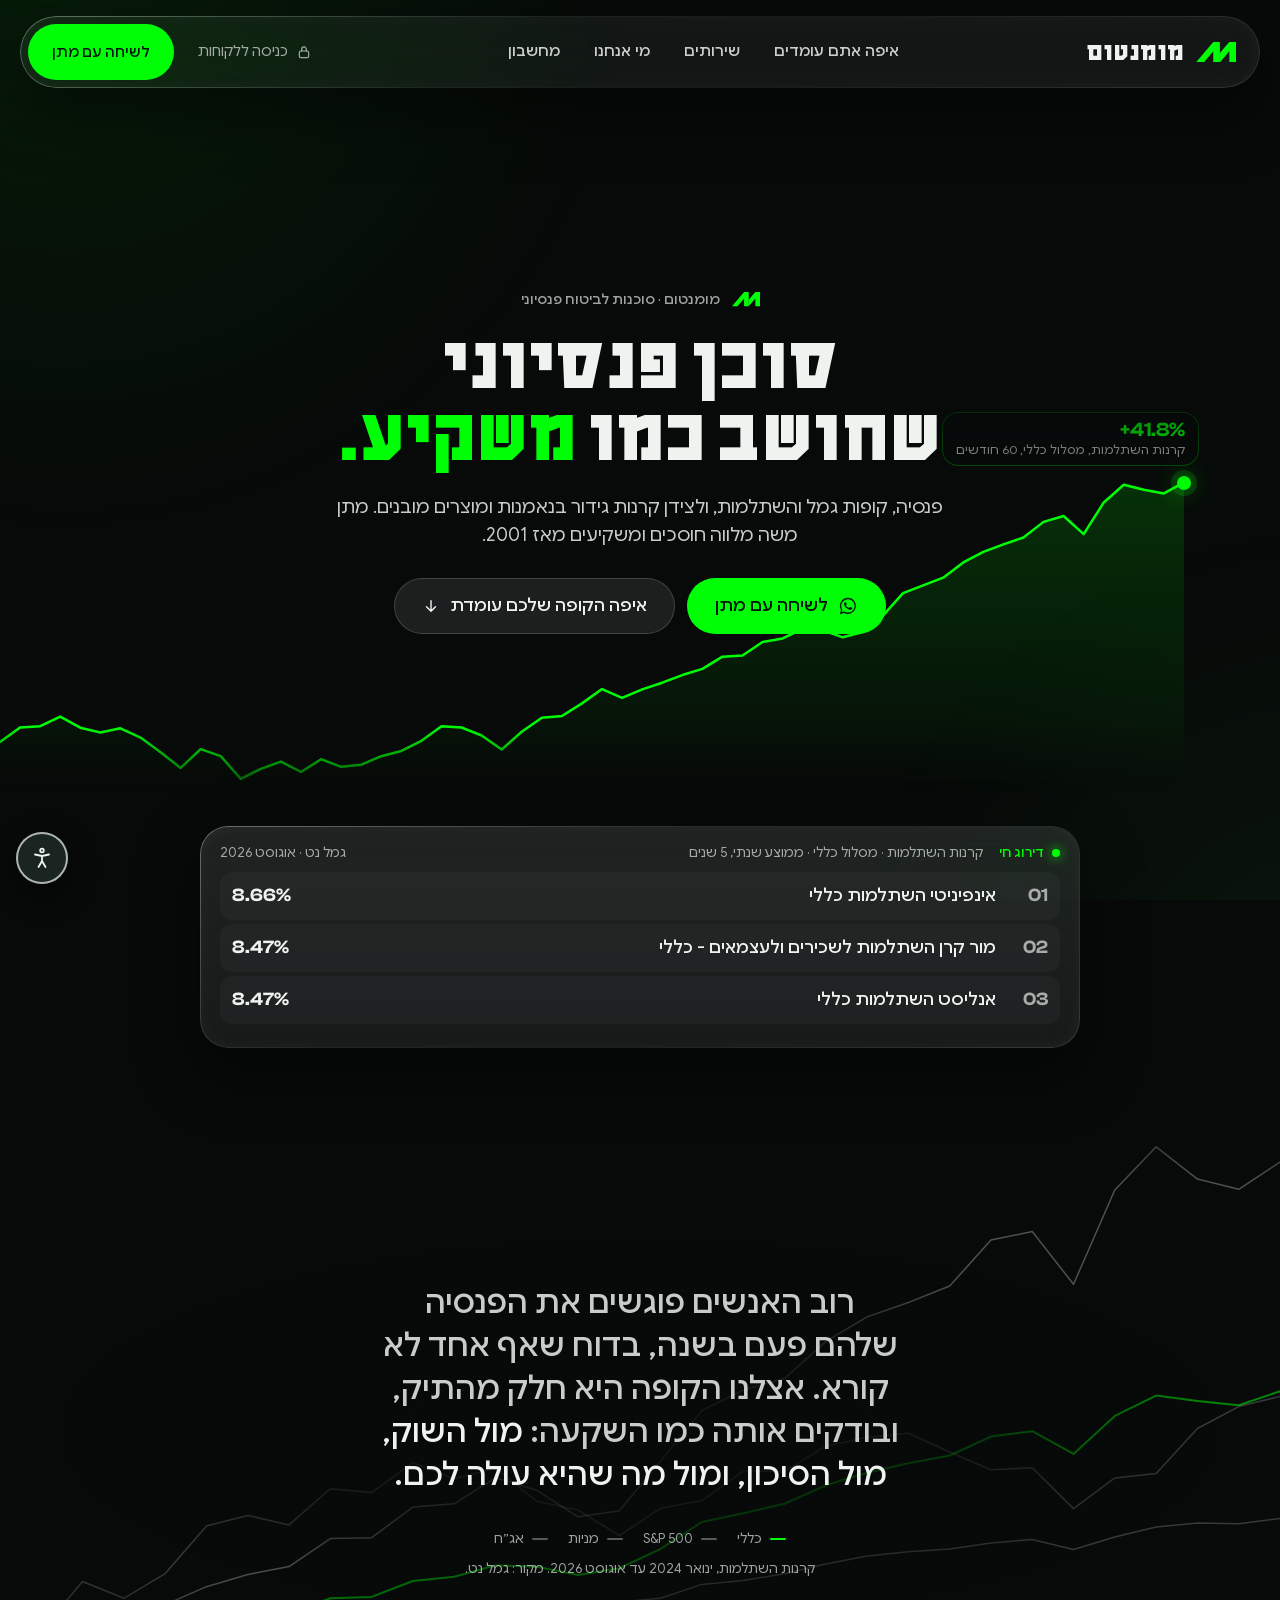
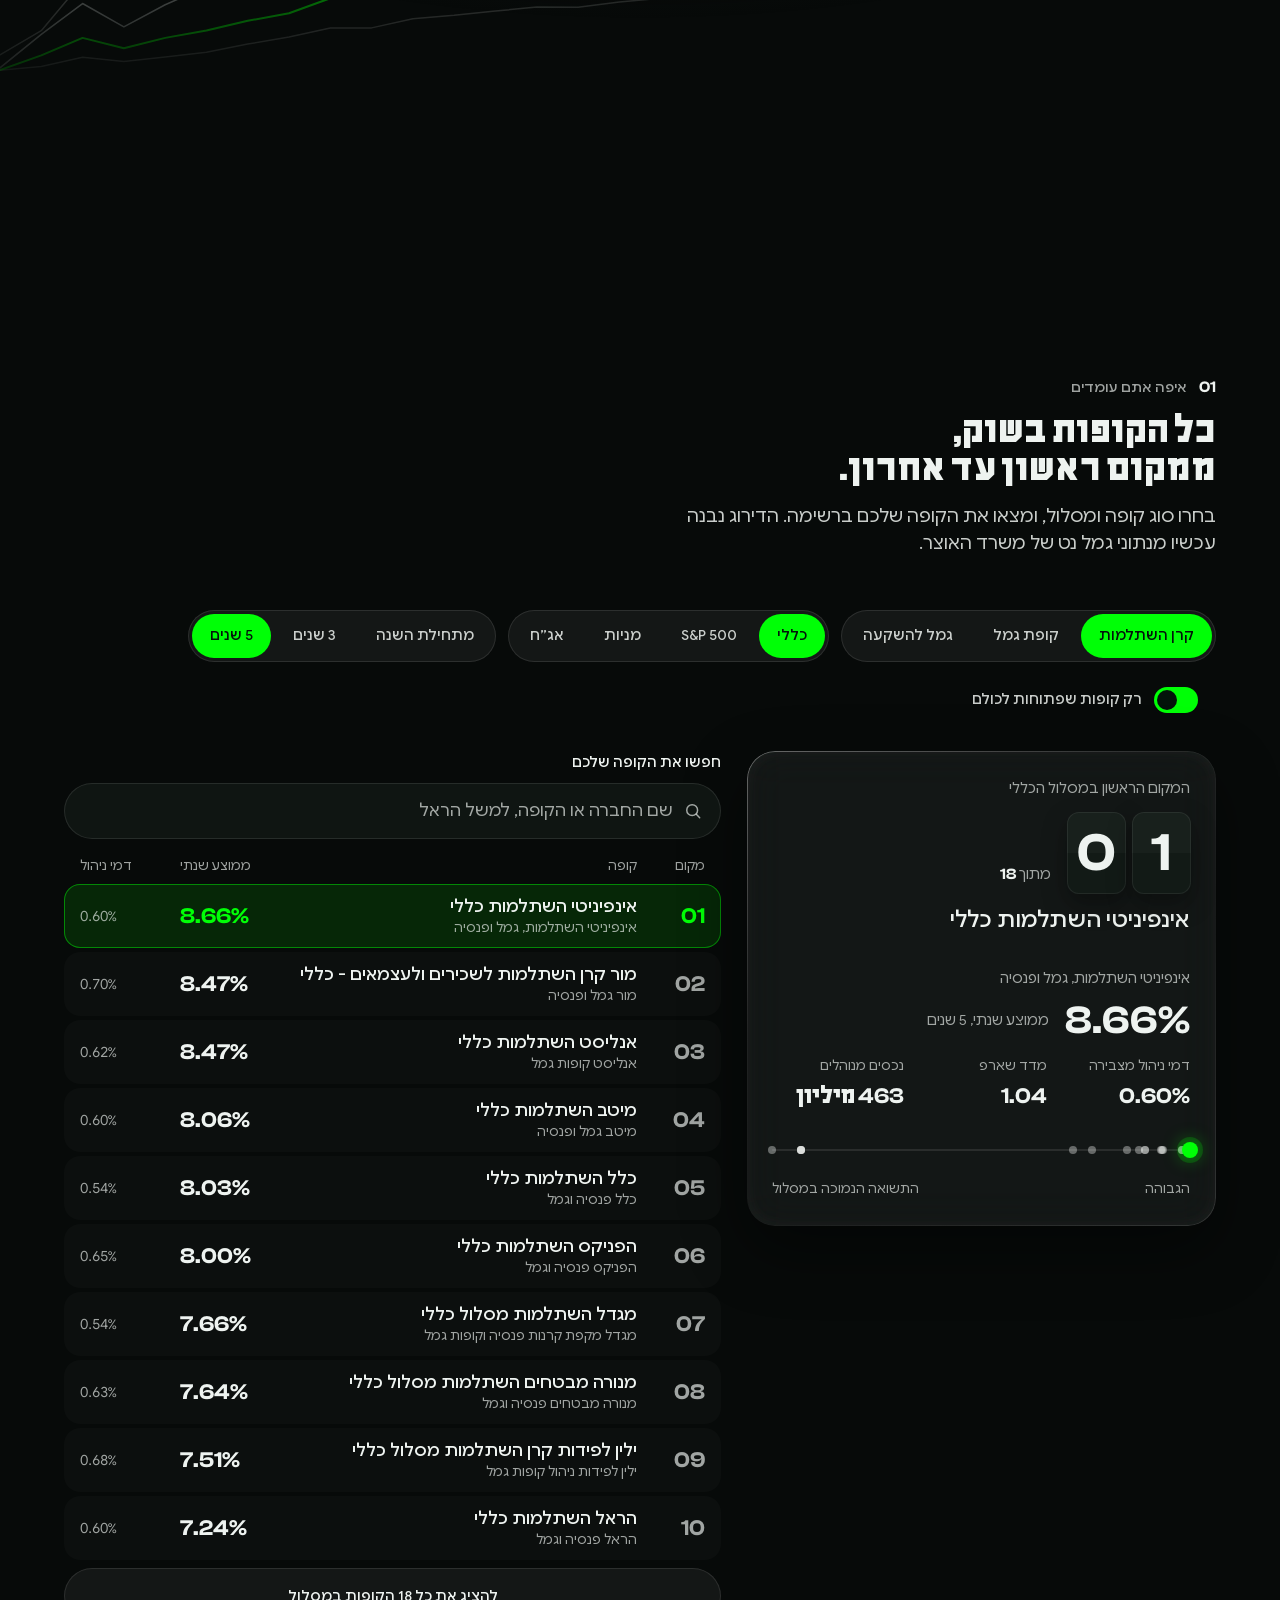
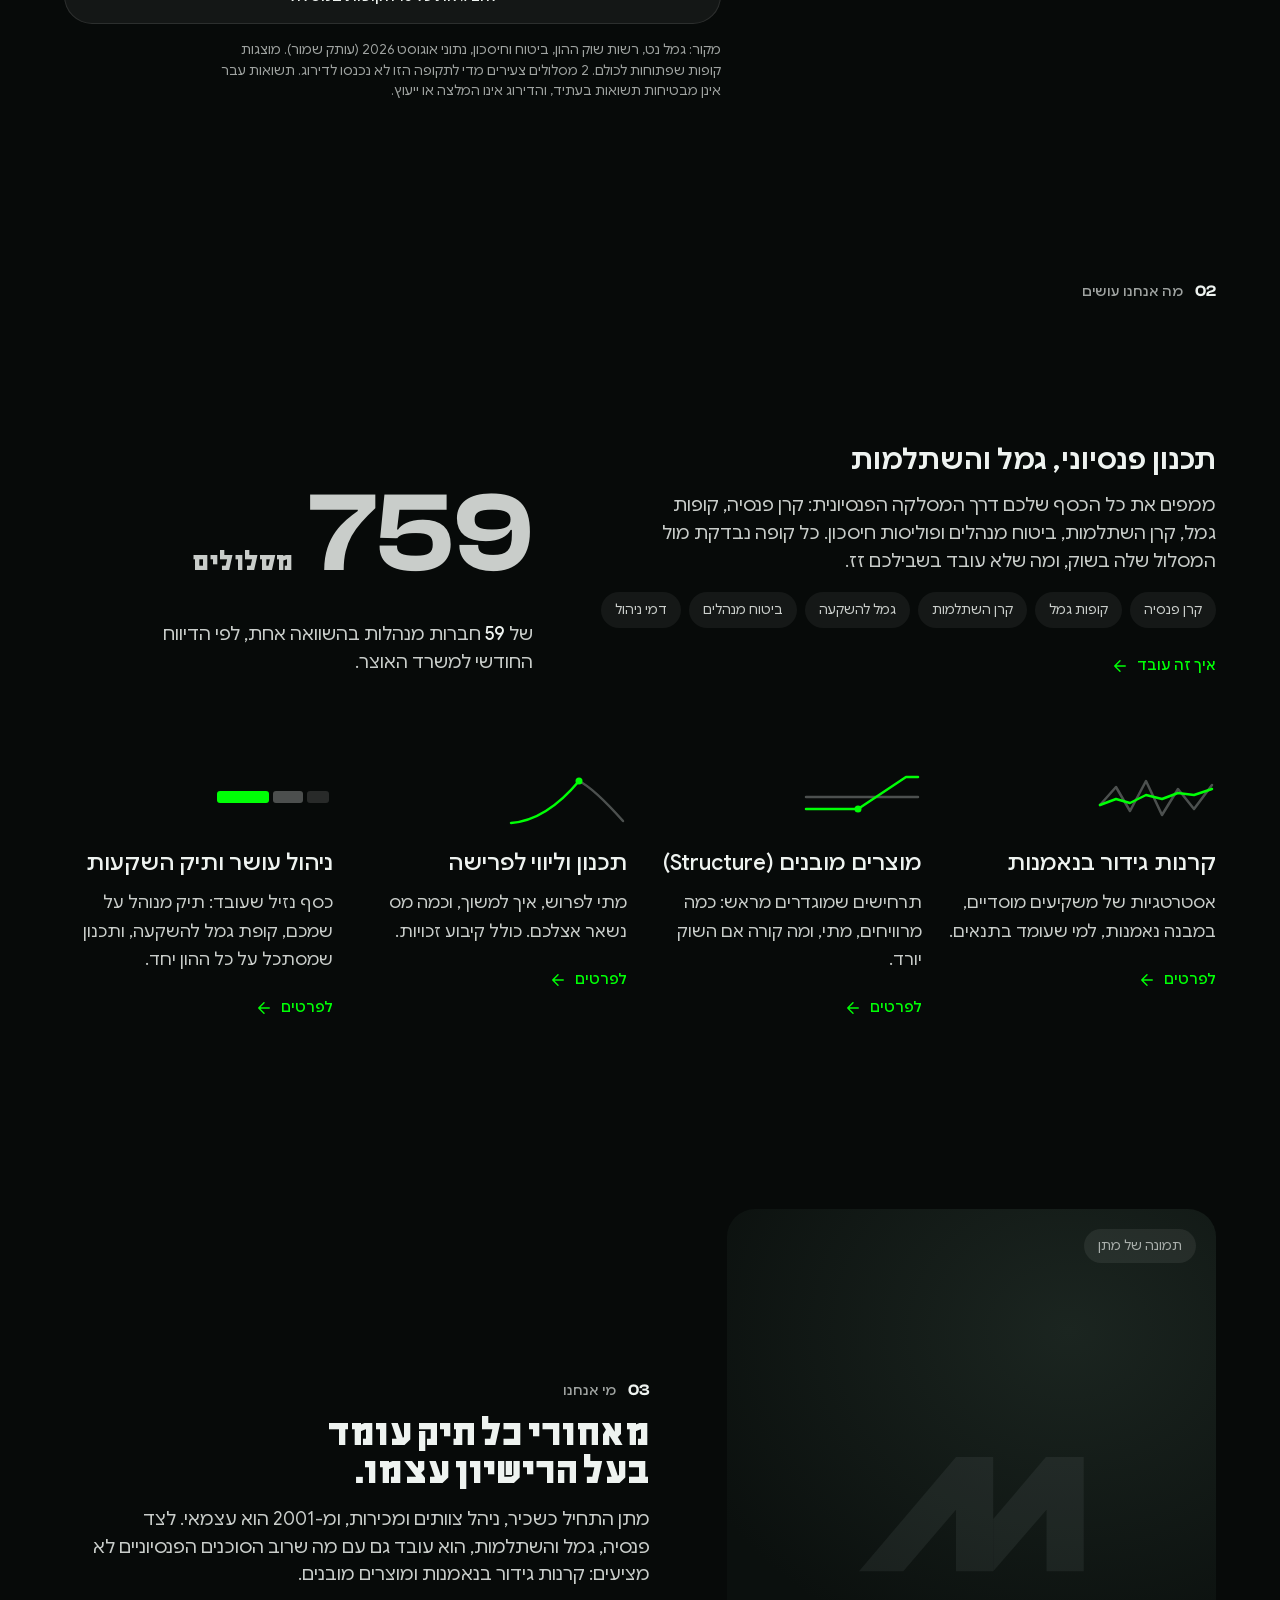
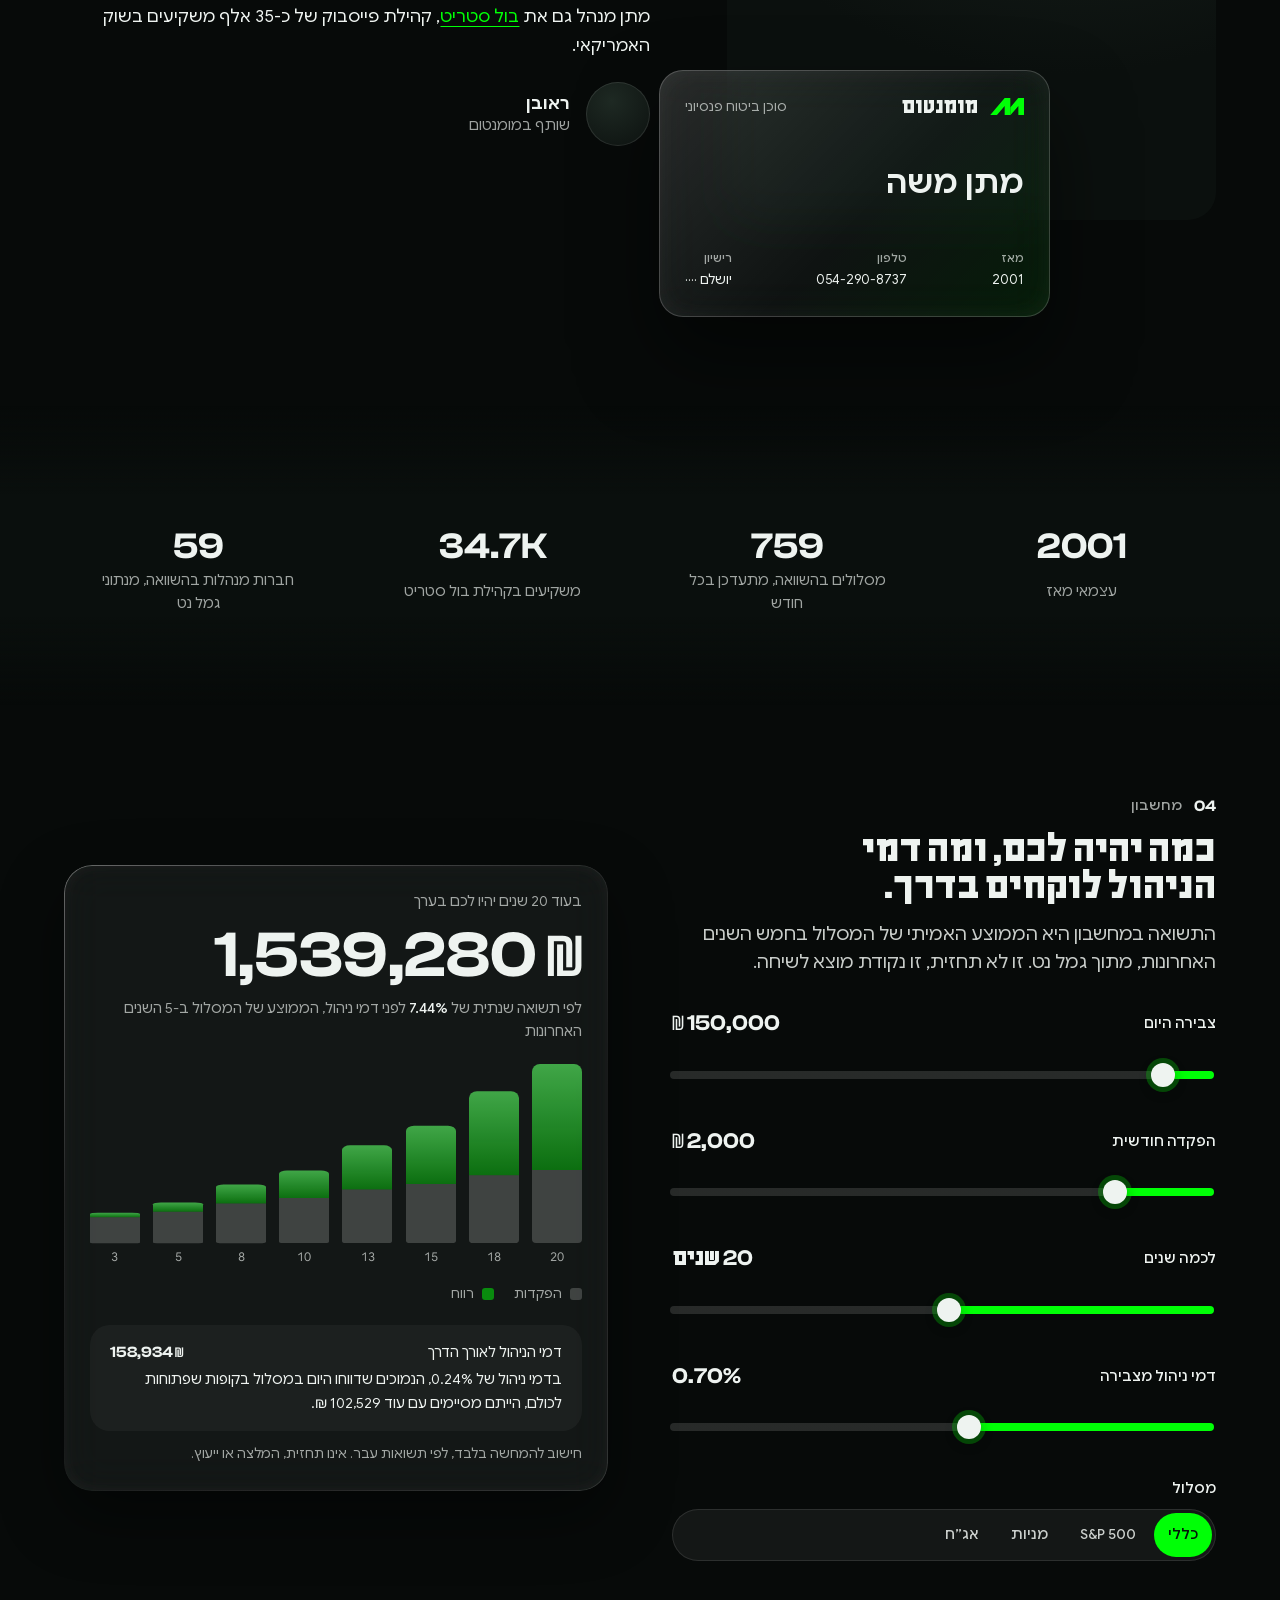
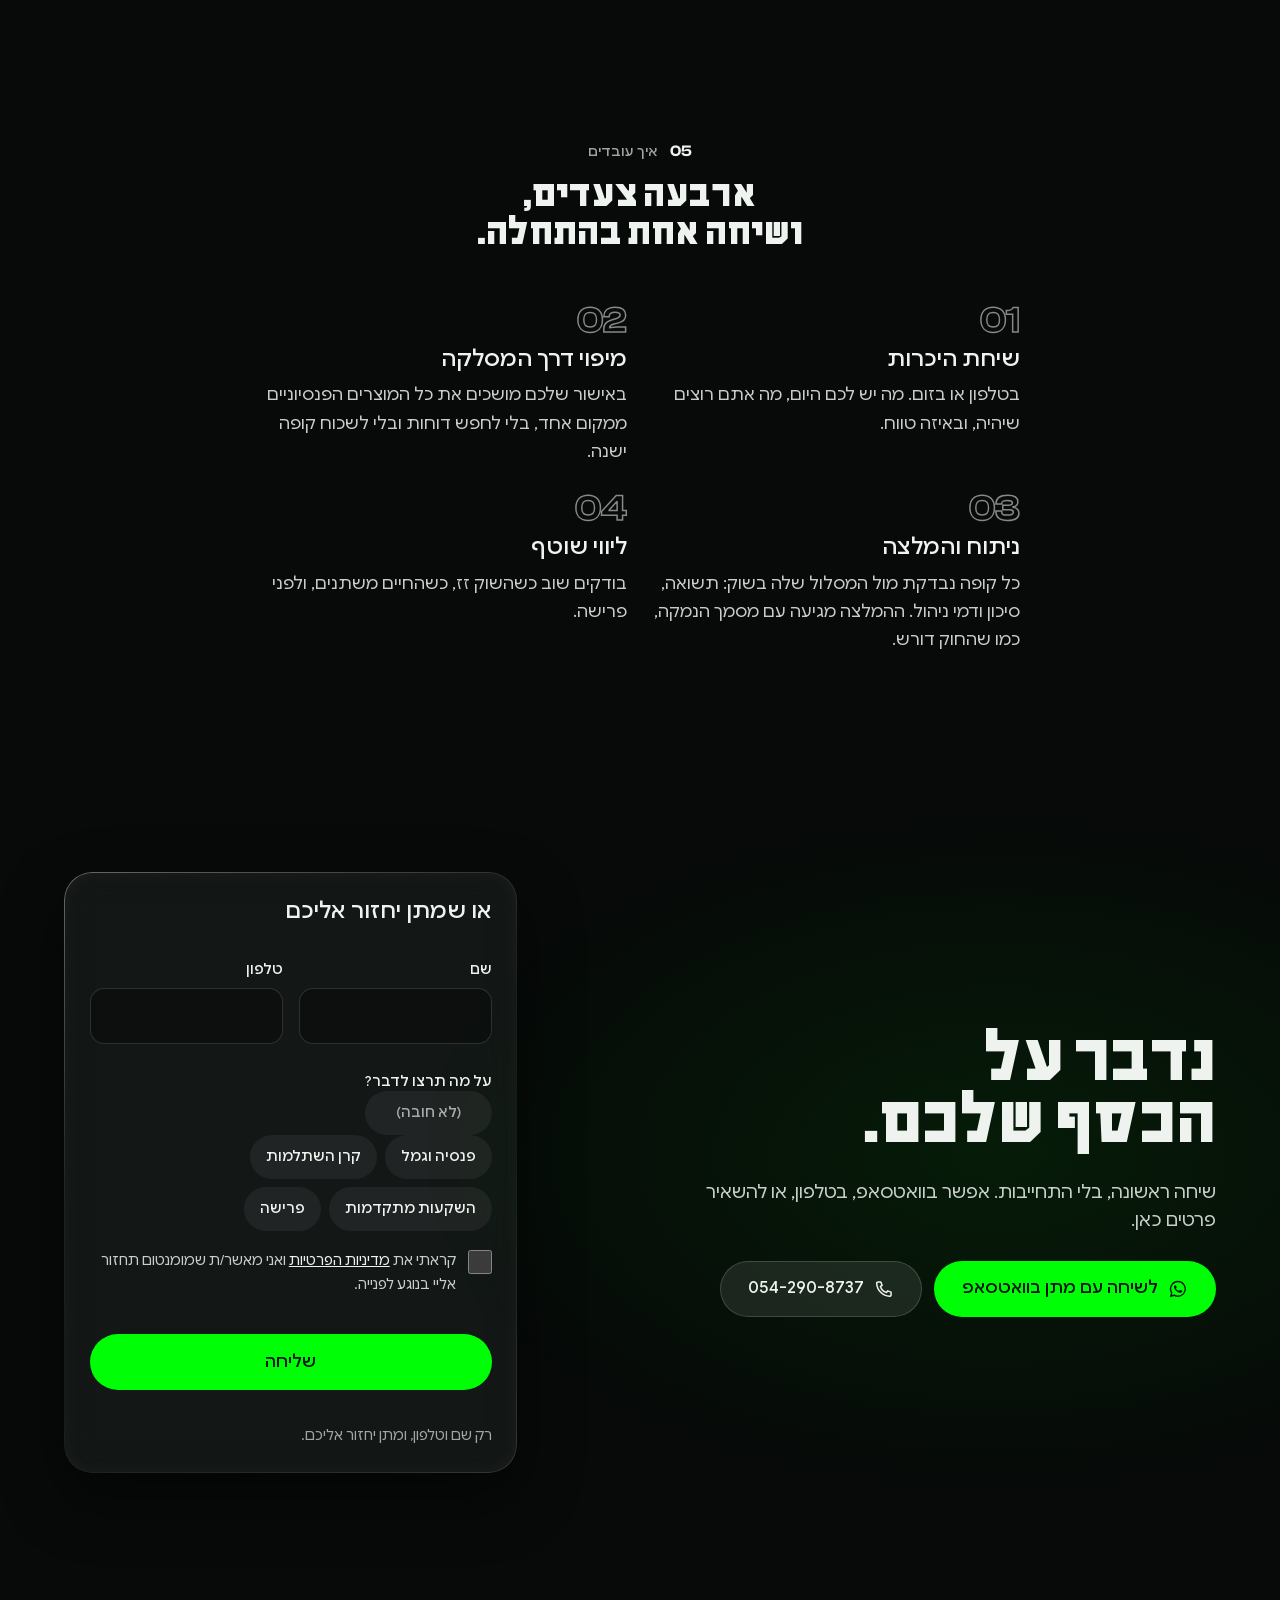
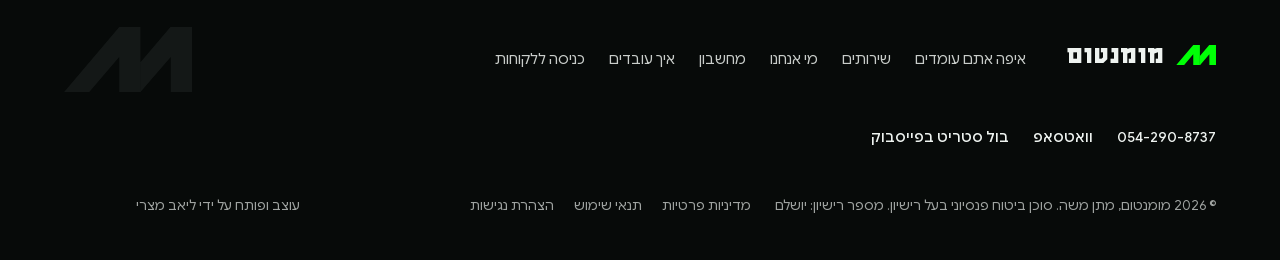
==== index.html @ 80d12e6f "sketch update 2026-09-30_1404" ====
<!DOCTYPE html>
<html lang="he" dir="rtl">
<head>
<meta charset="utf-8">
<meta name="viewport" content="width=device-width, initial-scale=1">
<meta name="robots" content="noindex, nofollow">
<meta name="theme-color" content="#070A09">
<title>מומנטום | מתן משה, סוכן ביטוח פנסיוני</title>
<meta name="description" content="פנסיה, קופות גמל והשתלמות, ולצידן קרנות גידור בנאמנות ומוצרים מובנים. בדקו עם נתוני משרד האוצר איפה הקופה שלכם עומדת מול כל השוק.">
<link rel="icon" href="images/favicon.svg" type="image/svg+xml">
<link rel="preload" href="fonts/Elkanah-ExtraBold.woff2" as="font" type="font/woff2" crossorigin>
<link rel="preload" href="fonts/GoogleSans-Hebrew.woff2" as="font" type="font/woff2" crossorigin>
<link rel="preconnect" href="https://data.gov.il" crossorigin>
<link rel="stylesheet" href="site.css?v=5d0c7196">
<script>document.documentElement.classList.add("js");if(!matchMedia("(prefers-reduced-motion: reduce)").matches&&!/[?&]edit=1/.test(location.search))document.documentElement.classList.add("open-anim")</script>
</head>
<body data-page="index">
<div class="aura" aria-hidden="true"><i></i><i></i></div>
<a class="skip" href="#main">דילוג לתוכן</a>
<header class="hd" id="hd">
  <div class="hd-pill glass">
    <a class="hd-logo" href="index.html" aria-label="מומנטום, לעמוד הבית"><span class="brand "><svg class="brand-m" viewBox="0 0 350 178" aria-hidden="true" focusable="false"><path fill="currentColor" d="M151 0H209V178H151V82L69 178H0Z"/><path fill="currentColor" d="M291 0H350V178H292V82L209 178V96.7Z"/></svg><span class="brand-t">מומנטום</span></span></a>
    <nav class="hd-nav" aria-label="ראשי"><a class="hd-link" href="index.html#terminal">איפה אתם עומדים</a><a class="hd-link" href="index.html#services">שירותים</a><a class="hd-link" href="index.html#about">מי אנחנו</a><a class="hd-link" href="index.html#calc">מחשבון</a></nav>
    <a class="hd-login" href="https://portal.roeto.co.il/Clientinfo/login" target="_blank" rel="noopener"><svg class="i-lock" viewBox="0 0 24 24" fill="none" stroke="currentColor" stroke-width="1.8" stroke-linecap="round" stroke-linejoin="round" aria-hidden="true"><rect x="5" y="10.5" width="14" height="10" rx="2.5"/><path d="M8.5 10.5V7.8a3.5 3.5 0 0 1 7 0v2.7"/></svg><span>כניסה ללקוחות</span></a>
    <a class="btn btn-primary btn-sm hd-cta" href="https://wa.me/972542908737?text=%D7%A9%D7%9C%D7%95%D7%9D%20%D7%9E%D7%AA%D7%9F%2C%20%D7%94%D7%92%D7%A2%D7%AA%D7%99%20%D7%9E%D7%94%D7%90%D7%AA%D7%A8%20%D7%A9%D7%9C%20%D7%9E%D7%95%D7%9E%D7%A0%D7%98%D7%95%D7%9D%20%D7%95%D7%90%D7%A9%D7%9E%D7%97%20%D7%9C%D7%A9%D7%99%D7%97%D7%94." target="_blank" rel="noopener">לשיחה עם מתן</a>
    <button class="burger" type="button" aria-expanded="false" aria-controls="drawer" aria-label="פתיחת התפריט"><span></span><span></span></button>
  </div>
</header>
<div class="drawer" id="drawer" inert>
  <div class="drawer-scrim" data-close></div>
  <nav class="drawer-panel" aria-label="תפריט">
    <div class="drawer-top"><span class="brand "><svg class="brand-m" viewBox="0 0 350 178" aria-hidden="true" focusable="false"><path fill="currentColor" d="M151 0H209V178H151V82L69 178H0Z"/><path fill="currentColor" d="M291 0H350V178H292V82L209 178V96.7Z"/></svg><span class="brand-t">מומנטום</span></span><button class="drawer-x" type="button" data-close aria-label="סגירת התפריט"><span></span><span></span></button></div>
    <ul class="drawer-list"><li style="--i:0"><a href="index.html#terminal">איפה אתם עומדים</a></li><li style="--i:1"><a href="index.html#services">שירותים</a></li><li style="--i:2"><a href="index.html#about">מי אנחנו</a></li><li style="--i:3"><a href="index.html#calc">מחשבון</a></li><li style="--i:4"><a href="index.html#process">איך עובדים</a></li></ul>
    <div class="drawer-foot">
      <a class="btn btn-primary btn-block" href="https://wa.me/972542908737?text=%D7%A9%D7%9C%D7%95%D7%9D%20%D7%9E%D7%AA%D7%9F%2C%20%D7%94%D7%92%D7%A2%D7%AA%D7%99%20%D7%9E%D7%94%D7%90%D7%AA%D7%A8%20%D7%A9%D7%9C%20%D7%9E%D7%95%D7%9E%D7%A0%D7%98%D7%95%D7%9D%20%D7%95%D7%90%D7%A9%D7%9E%D7%97%20%D7%9C%D7%A9%D7%99%D7%97%D7%94." target="_blank" rel="noopener"><svg class="i-wa" viewBox="0 0 24 24" fill="currentColor" aria-hidden="true"><path d="M12 2.2a9.7 9.7 0 0 0-8.4 14.6L2.2 21.8l5.1-1.3A9.7 9.7 0 1 0 12 2.2Zm0 17.7c-1.5 0-3-.4-4.2-1.2l-.3-.2-3 .8.8-2.9-.2-.3A8 8 0 1 1 12 19.9Zm4.4-6c-.2-.1-1.4-.7-1.7-.8-.2-.1-.4-.1-.5.1l-.8.9c-.1.2-.3.2-.5.1a6.6 6.6 0 0 1-3.3-2.9c-.2-.4.3-.4.8-1.3.1-.2 0-.3 0-.4l-.8-1.8c-.2-.5-.4-.4-.5-.4h-.5c-.2 0-.4.1-.6.3-.2.2-.8.8-.8 2s.9 2.3 1 2.5c.1.2 1.7 2.6 4.2 3.6 1.6.7 2.2.7 3 .6.5-.1 1.4-.6 1.6-1.1.2-.6.2-1 .1-1.1l-.4-.2Z"/></svg>לשיחה עם מתן</a>
      <a class="drawer-login" href="https://portal.roeto.co.il/Clientinfo/login" target="_blank" rel="noopener"><svg class="i-lock" viewBox="0 0 24 24" fill="none" stroke="currentColor" stroke-width="1.8" stroke-linecap="round" stroke-linejoin="round" aria-hidden="true"><rect x="5" y="10.5" width="14" height="10" rx="2.5"/><path d="M8.5 10.5V7.8a3.5 3.5 0 0 1 7 0v2.7"/></svg>כניסה ללקוחות</a>
    </div>
  </nav>
</div>
<main id="main" tabindex="-1">
<!-- ============ 01 HERO (MV:h1, centered, with the terminal peeking from below). The trend line behind the glass is real
     data (MV:g126): the asset-weighted average of the general track of the study funds, 60 months, from gemelnet. The path
     is written by build.mjs from data/hero-series.json, so it is there without JS ============ -->
<section class="hero" id="top" aria-labelledby="hero-h" data-cta-origin>
  <div class="hero-chart" aria-hidden="true">
    <svg viewBox="0 0 1600 600" preserveAspectRatio="none">
      <defs><linearGradient id="hc-g" x1="0" y1="0" x2="0" y2="1"><stop offset="0" stop-color="#00FF06" stop-opacity=".16"/><stop offset="1" stop-color="#00FF06" stop-opacity="0"/></linearGradient></defs>
      <g class="hc-grid"></g>
      <path class="hc-fill" d="M0.0 512.9 L25.1 494.1 L50.2 492.6 L75.3 480.2 L100.3 494.5 L125.4 500.6 L150.5 495.3 L175.6 507.2 L200.7 526.1 L225.8 546.1 L250.8 521.9 L275.9 531.0 L301.0 560.0 L326.1 547.2 L351.2 537.9 L376.3 551.3 L401.4 534.9 L426.4 544.7 L451.5 542.0 L476.6 531.0 L501.7 524.3 L526.8 511.3 L551.9 492.7 L576.9 494.2 L602.0 504.5 L627.1 522.5 L652.2 499.7 L677.3 481.6 L702.4 479.5 L727.5 463.3 L752.5 445.0 L777.6 456.2 L802.7 445.3 L827.8 436.8 L852.9 427.0 L878.0 419.1 L903.1 403.4 L928.1 402.0 L953.2 384.6 L978.3 380.0 L1003.4 367.9 L1028.5 369.7 L1053.6 378.6 L1078.6 371.8 L1103.7 350.9 L1128.8 322.0 L1153.9 312.1 L1179.0 302.1 L1204.1 282.6 L1229.2 269.1 L1254.2 259.5 L1279.3 250.6 L1304.4 230.6 L1329.5 223.1 L1354.6 246.3 L1379.7 205.7 L1404.7 183.0 L1429.8 189.5 L1454.9 194.1 L1480.0 180.0 L1480 600 L0 600 Z"/>
      <path class="hc-line" d="M0.0 512.9 L25.1 494.1 L50.2 492.6 L75.3 480.2 L100.3 494.5 L125.4 500.6 L150.5 495.3 L175.6 507.2 L200.7 526.1 L225.8 546.1 L250.8 521.9 L275.9 531.0 L301.0 560.0 L326.1 547.2 L351.2 537.9 L376.3 551.3 L401.4 534.9 L426.4 544.7 L451.5 542.0 L476.6 531.0 L501.7 524.3 L526.8 511.3 L551.9 492.7 L576.9 494.2 L602.0 504.5 L627.1 522.5 L652.2 499.7 L677.3 481.6 L702.4 479.5 L727.5 463.3 L752.5 445.0 L777.6 456.2 L802.7 445.3 L827.8 436.8 L852.9 427.0 L878.0 419.1 L903.1 403.4 L928.1 402.0 L953.2 384.6 L978.3 380.0 L1003.4 367.9 L1028.5 369.7 L1053.6 378.6 L1078.6 371.8 L1103.7 350.9 L1128.8 322.0 L1153.9 312.1 L1179.0 302.1 L1204.1 282.6 L1229.2 269.1 L1254.2 259.5 L1279.3 250.6 L1304.4 230.6 L1329.5 223.1 L1354.6 246.3 L1379.7 205.7 L1404.7 183.0 L1429.8 189.5 L1454.9 194.1 L1480.0 180.0"/>
    </svg>
    <span class="hc-dot" style="--x:92.50%;--y:30.00%"><span class="hc-tag"><b>+41.8%</b><small>קרנות השתלמות, מסלול כללי, 60 חודשים</small></span></span>
  </div>
  <div class="hero-in">
    <p class="kicker hero-kicker" data-open><svg class="kicker-m" viewBox="0 0 350 178" aria-hidden="true" focusable="false"><path fill="currentColor" d="M151 0H209V178H151V82L69 178H0Z"/><path fill="currentColor" d="M291 0H350V178H292V82L209 178V96.7Z"/></svg>מומנטום · סוכנות לביטוח פנסיוני</p>
    <h1 id="hero-h" data-open data-lines><span>סוכן פנסיוני</span> <span>שחושב כמו <em>משקיע.</em></span></h1>
    <p class="lead hero-lead" data-open>פנסיה, קופות גמל והשתלמות, ולצידן קרנות גידור בנאמנות ומוצרים מובנים. מתן משה מלווה חוסכים ומשקיעים מאז 2001.</p>
    <div class="hero-cta" data-open>
      <a class="btn btn-primary btn-lg shine" href="https://wa.me/972542908737?text=%D7%A9%D7%9C%D7%95%D7%9D%20%D7%9E%D7%AA%D7%9F%2C%20%D7%94%D7%92%D7%A2%D7%AA%D7%99%20%D7%9E%D7%94%D7%90%D7%AA%D7%A8%20%D7%A9%D7%9C%20%D7%9E%D7%95%D7%9E%D7%A0%D7%98%D7%95%D7%9D%20%D7%95%D7%90%D7%A9%D7%9E%D7%97%20%D7%9C%D7%A9%D7%99%D7%97%D7%94." target="_blank" rel="noopener"><svg class="i-wa" viewBox="0 0 24 24" fill="currentColor" aria-hidden="true"><path d="M12 2.2a9.7 9.7 0 0 0-8.4 14.6L2.2 21.8l5.1-1.3A9.7 9.7 0 1 0 12 2.2Zm0 17.7c-1.5 0-3-.4-4.2-1.2l-.3-.2-3 .8.8-2.9-.2-.3A8 8 0 1 1 12 19.9Zm4.4-6c-.2-.1-1.4-.7-1.7-.8-.2-.1-.4-.1-.5.1l-.8.9c-.1.2-.3.2-.5.1a6.6 6.6 0 0 1-3.3-2.9c-.2-.4.3-.4.8-1.3.1-.2 0-.3 0-.4l-.8-1.8c-.2-.5-.4-.4-.5-.4h-.5c-.2 0-.4.1-.6.3-.2.2-.8.8-.8 2s.9 2.3 1 2.5c.1.2 1.7 2.6 4.2 3.6 1.6.7 2.2.7 3 .6.5-.1 1.4-.6 1.6-1.1.2-.6.2-1 .1-1.1l-.4-.2Z"/></svg>לשיחה עם מתן</a>
      <a class="btn btn-glass btn-lg" href="#terminal">איפה הקופה שלכם עומדת<svg class="i-down" viewBox="0 0 24 24" fill="none" stroke="currentColor" stroke-width="1.9" stroke-linecap="round" stroke-linejoin="round" aria-hidden="true"><path d="M12 5v14m-6-6 6 6 6-6"/></svg></a>
    </div>
  </div>
</section>
<div class="peek-slot">
  <!-- the peek: a real preview of the terminal, filled from the same data. It rises as the page scrolls (a curtain) -->
  <a class="peek glass" href="#terminal" data-peek aria-label="לדירוג המלא של הקופות">
    <span class="peek-top"><span class="live"><i></i>דירוג חי</span><span data-peek-title>קרנות השתלמות · מסלול כללי · ממוצע שנתי, 5 שנים</span><span class="peek-src" data-peek-src>גמל נט</span></span>
    <ol class="peek-rows" data-peek-rows>
      <li><span class="pr-n">01</span><span class="pr-name">טוען את נתוני משרד האוצר</span><span class="pr-v">...</span></li>
      <li><span class="pr-n">02</span><span class="pr-name">&nbsp;</span><span class="pr-v">&nbsp;</span></li>
      <li><span class="pr-n">03</span><span class="pr-name">&nbsp;</span><span class="pr-v">&nbsp;</span></li>
    </ol>
  </a>
</div>

<!-- ============ 02 BREATH (C14 monologue). The statement is painted word by word (MV:g48) and, behind it, four real
     tracks of the study funds draw themselves on one scale: the market the sentence speaks of, quieter than the hero ============ -->
<section class="breath" data-comp="C14" aria-label="הגישה שלנו">
  <div class="breath-chart" aria-hidden="true"><svg viewBox="0 0 1600 600" preserveAspectRatio="none"><path class="bt bt-bonds" d="M0.0 560.0 L51.6 556.7 L103.2 548.7 L154.8 552.4 L206.5 548.3 L258.1 544.3 L309.7 537.0 L361.3 530.9 L412.9 522.9 L464.5 522.8 L516.1 514.7 L567.7 511.8 L619.4 508.0 L671.0 504.5 L722.6 504.6 L774.2 500.1 L825.8 496.7 L877.4 484.6 L929.0 481.2 L980.6 475.2 L1032.3 466.7 L1083.9 459.6 L1135.5 455.8 L1187.1 453.4 L1238.7 448.2 L1290.3 445.1 L1341.9 454.0 L1393.5 442.9 L1445.2 434.2 L1496.8 430.6 L1548.4 431.3 L1600.0 426.7"/><path class="bt bt-general" d="M0.0 559.9 L51.6 547.0 L103.2 531.6 L154.8 540.7 L206.5 531.6 L258.1 525.1 L309.7 516.6 L361.3 509.9 L412.9 496.8 L464.5 495.6 L516.1 481.6 L567.7 477.9 L619.4 467.9 L671.0 469.0 L722.6 476.3 L774.2 470.4 L825.8 453.4 L877.4 429.7 L929.0 422.0 L980.6 413.7 L1032.3 397.5 L1083.9 386.4 L1135.5 378.2 L1187.1 371.3 L1238.7 354.7 L1290.3 349.9 L1341.9 369.9 L1393.5 336.5 L1445.2 318.6 L1496.8 323.5 L1548.4 327.1 L1600.0 314.9"/><path class="bt bt-sp" d="M0.0 546.5 L51.6 525.3 L103.2 482.1 L154.8 496.8 L206.5 475.1 L258.1 433.2 L309.7 424.0 L361.3 432.3 L412.9 400.5 L464.5 403.9 L516.1 377.5 L567.7 391.7 L619.4 382.5 L671.0 411.6 L722.6 419.2 L774.2 441.7 L825.8 417.6 L877.4 410.9 L929.0 385.2 L980.6 385.2 L1032.3 363.1 L1083.9 355.3 L1135.5 351.8 L1187.1 368.2 L1238.7 383.9 L1290.3 382.1 L1341.9 418.0 L1393.5 391.0 L1445.2 387.2 L1496.8 347.6 L1548.4 328.3 L1600.0 319.4"/><path class="bt bt-stocks" d="M0.0 557.9 L51.6 528.5 L103.2 501.4 L154.8 521.9 L206.5 502.5 L258.1 486.6 L309.7 475.9 L361.3 468.9 L412.9 444.3 L464.5 443.5 L516.1 416.6 L567.7 413.8 L619.4 390.8 L671.0 401.9 L722.6 425.2 L774.2 419.9 L825.8 376.1 L877.4 331.8 L929.0 313.9 L980.6 303.6 L1032.3 271.1 L1083.9 249.5 L1135.5 236.8 L1187.1 222.4 L1238.7 182.0 L1290.3 174.5 L1341.9 220.8 L1393.5 138.0 L1445.2 100.0 L1496.8 128.4 L1548.4 137.4 L1600.0 113.4"/></svg></div>
  <div class="breath-in">
    <p class="say">רוב האנשים פוגשים את הפנסיה שלהם פעם בשנה, בדוח שאף אחד לא קורא. אצלנו הקופה היא חלק מהתיק, ובודקים אותה כמו השקעה: <em>מול השוק, מול הסיכון, ומול מה שהיא עולה לכם.</em></p>
    <p class="breath-src"><span class="bl bl-general">כללי</span><span class="bl bl-sp">S&amp;P 500</span><span class="bl bl-stocks">מניות</span><span class="bl bl-bonds">אג״ח</span><span class="bl-t">קרנות השתלמות, ינואר 2024 עד אוגוסט 2026. מקור: גמל נט.</span></p>
  </div>
</section>

<!-- ============ 03 THE TERMINAL (C11 split, sticky board). The signature: pick a fund type and a track, every fund in
     Israel lines up from first to last, and the board flips like a trading board (MV:g100). Live from data.gov.il,
     with data/gemelnet.json when the source does not answer ============ -->
<section class="sec term" id="terminal" aria-labelledby="t-h">
  <div class="sec-head">
    <p class="kicker rv"><span class="k-n">01</span>איפה אתם עומדים</p>
    <h2 id="t-h" class="rv">כל הקופות בשוק, ממקום ראשון עד אחרון.</h2>
    <p class="lead rv">בחרו סוג קופה ומסלול, ומצאו את הקופה שלכם ברשימה. הדירוג נבנה עכשיו מנתוני גמל נט של משרד האוצר.</p>
  </div>

  <div class="term-controls rv" role="group" aria-label="בחירת קופה">
    <div class="seg" data-seg="kind" role="radiogroup" aria-label="סוג הקופה">
      <button type="button" role="radio" aria-checked="true" data-v="hish">קרן השתלמות</button>
      <button type="button" role="radio" aria-checked="false" data-v="gemel">קופת גמל</button>
      <button type="button" role="radio" aria-checked="false" data-v="invest">גמל להשקעה</button>
    </div>
    <div class="seg" data-seg="track" role="radiogroup" aria-label="מסלול">
      <button type="button" role="radio" aria-checked="true" data-v="general">כללי</button>
      <button type="button" role="radio" aria-checked="false" data-v="sp">S&amp;P 500</button>
      <button type="button" role="radio" aria-checked="false" data-v="stocks">מניות</button>
      <button type="button" role="radio" aria-checked="false" data-v="bonds">אג״ח</button>
    </div>
    <div class="seg" data-seg="period" role="radiogroup" aria-label="תקופה">
      <button type="button" role="radio" aria-checked="false" data-v="ytd">מתחילת השנה</button>
      <button type="button" role="radio" aria-checked="false" data-v="y3">3 שנים</button>
      <button type="button" role="radio" aria-checked="true" data-v="y5">5 שנים</button>
    </div>
    <button class="pub" type="button" aria-pressed="true" data-public><i aria-hidden="true"></i>רק קופות שפתוחות לכולם</button>
  </div>

  <div class="term-grid" data-comp="C11">
    <aside class="board glass" aria-labelledby="b-lab" data-board>
      <p class="b-lab" id="b-lab" data-b-lab>המקום הראשון במסלול</p>
      <div class="b-rank"><span class="sf" data-sf="rank" aria-hidden="true"></span><span class="b-of">מתוך <b data-b-total>0</b></span></div>
      <div class="sr-only" aria-live="polite" data-b-sr></div>
      <p class="b-name" data-b-name>&nbsp;</p>
      <p class="b-co" data-b-co>&nbsp;</p>
      <div class="b-yield"><b class="b-y stat" data-b-y>-</b><span class="b-y-lab" data-b-ylab>ממוצע שנתי, 5 שנים</span></div>
      <dl class="b-stats">
        <div><dt>דמי ניהול מצבירה</dt><dd class="stat" data-b-fee>-</dd></div>
        <div><dt>מדד שארפ</dt><dd class="stat" data-b-sharpe>-</dd></div>
        <div><dt>נכסים מנוהלים</dt><dd class="stat" data-b-assets>-</dd></div>
      </dl>
      <div class="b-dist" data-b-dist aria-hidden="true"></div>
      <p class="b-dist-lab" aria-hidden="true"><span>התשואה הנמוכה במסלול</span><span>הגבוהה</span></p>
    </aside>

    <div class="term-list">
      <div class="tl-search">
        <label for="tl-q">חפשו את הקופה שלכם</label>
        <div class="tl-q-in"><svg viewBox="0 0 24 24" fill="none" stroke="currentColor" stroke-width="1.8" stroke-linecap="round" aria-hidden="true"><circle cx="11" cy="11" r="6.5"/><path d="M16 16l4 4"/></svg><input id="tl-q" type="search" placeholder="שם החברה או הקופה, למשל הראל" autocomplete="off" data-tl-q></div>
      </div>
      <div class="tl-head" aria-hidden="true"><span>מקום</span><span>קופה</span><span data-tl-col>ממוצע שנתי</span><span>דמי ניהול</span></div>
      <ol class="tl" data-tl aria-label="דירוג הקופות"></ol>
      <p class="tl-empty" data-tl-empty hidden>לא מצאנו קופה בשם הזה במסלול. נסו שם של חברה, או בחרו מסלול אחר.</p>
      <button class="tl-more" type="button" data-tl-more hidden></button>
      <p class="tl-note" data-tl-note>מקור: גמל נט, רשות שוק ההון, ביטוח וחיסכון. תשואות עבר אינן מבטיחות תשואות בעתיד, והדירוג אינו המלצה או ייעוץ.</p>
    </div>
  </div>
</section>

<!-- ============ 04 SERVICES (C15 two storeys): the core wide, four specialties under it. Each opens a drawer in the page
     (no inner pages: ar02). The small visuals are drawn in code from the subject itself, never from an icon library ============ -->
<section class="sec svc" id="services" aria-labelledby="s-h">
  <div class="sec-head">
    <p class="kicker rv"><span class="k-n">02</span>מה אנחנו עושים</p>
    <h2 id="s-h" class="rv">מהקופה של כל חודש, ועד השקעות שרוב הסוכנים לא נוגעים בהן.</h2>
  </div>
  <div class="svc-grid" data-comp="C15">
    <article class="svc-hero rv">
      <div class="svc-hero-t">
        <h3>תכנון פנסיוני, גמל והשתלמות</h3>
        <p>ממפים את כל הכסף שלכם דרך המסלקה הפנסיונית: קרן פנסיה, קופות גמל, קרן השתלמות, ביטוח מנהלים ופוליסות חיסכון. כל קופה נבדקת מול המסלול שלה בשוק, ומה שלא עובד בשבילכם זז.</p>
        <ul class="chips"><li>קרן פנסיה</li><li>קופות גמל</li><li>קרן השתלמות</li><li>גמל להשקעה</li><li>ביטוח מנהלים</li><li>דמי ניהול</li></ul>
        <button class="lnk" type="button" data-dlg="pension">איך זה עובד<svg class="i-arr" viewBox="0 0 24 24" fill="none" stroke="currentColor" stroke-width="1.9" stroke-linecap="round" stroke-linejoin="round" aria-hidden="true"><path d="M19 12H5m7-7-7 7 7 7"/></svg></button>
      </div>
      <div class="svc-hero-v" aria-hidden="true">
        <p class="big-n"><b class="stat" data-count-funds>759</b><span>מסלולים</span></p>
        <p class="big-sub">של <b data-count-cos>0</b> חברות מנהלות בהשוואה אחת, לפי הדיווח החודשי למשרד האוצר.</p>
      </div>
    </article>
    <article class="svc-it rv">
      <svg class="svc-v" viewBox="0 0 120 64" aria-hidden="true"><path class="v-mute" d="M4 40 L20 22 L34 46 L50 16 L66 50 L82 24 L98 44 L116 20"/><path class="v-acc" d="M4 40 L20 34 L34 38 L50 30 L66 34 L82 28 L98 30 L116 24"/></svg>
      <h3>קרנות גידור בנאמנות</h3>
      <p>אסטרטגיות של משקיעים מוסדיים, במבנה נאמנות, למי שעומד בתנאים.</p>
      <button class="lnk" type="button" data-dlg="hedge">לפרטים<svg class="i-arr" viewBox="0 0 24 24" fill="none" stroke="currentColor" stroke-width="1.9" stroke-linecap="round" stroke-linejoin="round" aria-hidden="true"><path d="M19 12H5m7-7-7 7 7 7"/></svg></button>
    </article>
    <article class="svc-it rv">
      <svg class="svc-v" viewBox="0 0 120 64" aria-hidden="true"><path class="v-mute" d="M4 32 H116"/><path class="v-acc" d="M4 44 H56 L104 12 H116"/><circle class="v-dot" cx="56" cy="44" r="3.5"/></svg>
      <h3>מוצרים מובנים (Structure)</h3>
      <p>תרחישים שמוגדרים מראש: כמה מרוויחים, מתי, ומה קורה אם השוק יורד.</p>
      <button class="lnk" type="button" data-dlg="structure">לפרטים<svg class="i-arr" viewBox="0 0 24 24" fill="none" stroke="currentColor" stroke-width="1.9" stroke-linecap="round" stroke-linejoin="round" aria-hidden="true"><path d="M19 12H5m7-7-7 7 7 7"/></svg></button>
    </article>
    <article class="svc-it rv">
      <svg class="svc-v" viewBox="0 0 120 64" aria-hidden="true"><path class="v-acc" d="M4 58 C30 56 52 40 72 16"/><path class="v-mute" d="M72 16 C84 22 100 38 116 56"/><circle class="v-dot" cx="72" cy="16" r="3.5"/></svg>
      <h3>תכנון וליווי לפרישה</h3>
      <p>מתי לפרוש, איך למשוך, וכמה מס נשאר אצלכם. כולל קיבוע זכויות.</p>
      <button class="lnk" type="button" data-dlg="retire">לפרטים<svg class="i-arr" viewBox="0 0 24 24" fill="none" stroke="currentColor" stroke-width="1.9" stroke-linecap="round" stroke-linejoin="round" aria-hidden="true"><path d="M19 12H5m7-7-7 7 7 7"/></svg></button>
    </article>
    <article class="svc-it rv">
      <svg class="svc-v" viewBox="0 0 120 64" aria-hidden="true"><rect class="v-acc-f" x="4" y="26" width="52" height="12" rx="3"/><rect class="v-mute-f" x="60" y="26" width="30" height="12" rx="3"/><rect class="v-mute-f v-dim" x="94" y="26" width="22" height="12" rx="3"/></svg>
      <h3>ניהול עושר ותיק השקעות</h3>
      <p>כסף נזיל שעובד: תיק מנוהל על שמכם, קופת גמל להשקעה, ותכנון שמסתכל על כל ההון יחד.</p>
      <button class="lnk" type="button" data-dlg="portfolio">לפרטים<svg class="i-arr" viewBox="0 0 24 24" fill="none" stroke="currentColor" stroke-width="1.9" stroke-linecap="round" stroke-linejoin="round" aria-hidden="true"><path d="M19 12H5m7-7-7 7 7 7"/></svg></button>
    </article>
  </div>
</section>

<!-- the service drawers: one dialog, filled from the button that opened it -->
<dialog class="dlg glass" data-dlg-box aria-labelledby="dlg-h">
  <div class="dlg-in">
    <button class="dlg-x" type="button" data-dlg-close aria-label="סגירה"><span></span><span></span></button>
    <p class="kicker" data-dlg-k></p>
    <h3 id="dlg-h" data-dlg-h></h3>
    <p class="dlg-p" data-dlg-p></p>
    <ul class="dlg-list" data-dlg-list></ul>
    <a class="btn btn-primary" data-dlg-go href="https://wa.me/972542908737?text=%D7%A9%D7%9C%D7%95%D7%9D%20%D7%9E%D7%AA%D7%9F%2C%20%D7%94%D7%92%D7%A2%D7%AA%D7%99%20%D7%9E%D7%94%D7%90%D7%AA%D7%A8%20%D7%A9%D7%9C%20%D7%9E%D7%95%D7%9E%D7%A0%D7%98%D7%95%D7%9D%20%D7%95%D7%90%D7%A9%D7%9E%D7%97%20%D7%9C%D7%A9%D7%99%D7%97%D7%94." target="_blank" rel="noopener"><svg class="i-wa" viewBox="0 0 24 24" fill="currentColor" aria-hidden="true"><path d="M12 2.2a9.7 9.7 0 0 0-8.4 14.6L2.2 21.8l5.1-1.3A9.7 9.7 0 1 0 12 2.2Zm0 17.7c-1.5 0-3-.4-4.2-1.2l-.3-.2-3 .8.8-2.9-.2-.3A8 8 0 1 1 12 19.9Zm4.4-6c-.2-.1-1.4-.7-1.7-.8-.2-.1-.4-.1-.5.1l-.8.9c-.1.2-.3.2-.5.1a6.6 6.6 0 0 1-3.3-2.9c-.2-.4.3-.4.8-1.3.1-.2 0-.3 0-.4l-.8-1.8c-.2-.5-.4-.4-.5-.4h-.5c-.2 0-.4.1-.6.3-.2.2-.8.8-.8 2s.9 2.3 1 2.5c.1.2 1.7 2.6 4.2 3.6 1.6.7 2.2.7 3 .6.5-.1 1.4-.6 1.6-1.1.2-.6.2-1 .1-1.1l-.4-.2Z"/></svg>לדבר עם מתן על זה</a>
  </div>
</dialog>

<!-- ============ 05 ABOUT (C2 overlap): the portrait, and Matan's "digital business card" as a glass card that tilts and
     catches the light as the page scrolls (MV:g125). The card rides the empty lower corner of the portrait only ============ -->
<section class="sec about" id="about" aria-labelledby="a-h">
  <div class="about-grid" data-comp="C2">
    <div class="about-v">
      <div class="portrait" role="img" aria-label="מקום לתמונה של מתן משה">
        <svg class="portrait-m" viewBox="0 0 350 178" aria-hidden="true" focusable="false"><path fill="currentColor" d="M151 0H209V178H151V82L69 178H0Z"/><path fill="currentColor" d="M291 0H350V178H292V82L209 178V96.7Z"/></svg>
        <span class="ph-tag">תמונה של מתן</span>
      </div>
      <div class="card-stage">
        <div class="bcard" data-bcard>
          <div class="bc-top"><span class="brand "><svg class="brand-m" viewBox="0 0 350 178" aria-hidden="true" focusable="false"><path fill="currentColor" d="M151 0H209V178H151V82L69 178H0Z"/><path fill="currentColor" d="M291 0H350V178H292V82L209 178V96.7Z"/></svg><span class="brand-t">מומנטום</span></span><span class="bc-lic">סוכן ביטוח פנסיוני</span></div>
          <p class="bc-name">מתן משה</p>
          <div class="bc-bot"><div><b>מאז</b>2001</div><div><b>טלפון</b><span dir="ltr">054-290-8737</span></div><div><b>רישיון</b><span dir="ltr">···· יושלם</span></div></div>
        </div>
      </div>
    </div>
    <div class="about-t">
      <p class="kicker rv"><span class="k-n">03</span>מי אנחנו</p>
      <h2 id="a-h" class="rv">מאחורי כל תיק עומד בעל הרישיון עצמו.</h2>
      <p class="lead rv">מתן התחיל כשכיר, ניהל צוותים ומכירות, ומ-2001 הוא עצמאי. לצד פנסיה, גמל והשתלמות, הוא עובד גם עם מה שרוב הסוכנים הפנסיוניים לא מציעים: קרנות גידור בנאמנות ומוצרים מובנים.</p>
      <p class="rv">מתן מנהל גם את <a href="https://www.facebook.com/groups/" target="_blank" rel="noopener">בול סטריט</a>, קהילת פייסבוק של כ-35 אלף משקיעים בשוק האמריקאי.</p>
      <div class="partner rv">
        <span class="partner-ph" role="img" aria-label="מקום לתמונה של ראובן"></span>
        <p><b>ראובן</b><span>שותף במומנטום</span></p>
      </div>
    </div>
  </div>
</section>

<!-- ============ 06 TRUST BAND (C10): the market, live (TradingView ticker, which Matan asked for), and four facts that
     come either from Matan or from the data ============ -->
<section class="band" aria-label="השוק ומה שמאחורינו">
  <div class="tv" data-tv><div class="tradingview-widget-container"><div class="tradingview-widget-container__widget"></div></div></div>
  <ul class="facts">
    <li class="rv"><b class="stat">2001</b><span>עצמאי מאז</span></li>
    <li class="rv"><b class="stat" data-count-funds data-count>759</b><span>מסלולים בהשוואה, מתעדכן בכל חודש</span></li>
    <li class="rv"><a href="https://www.facebook.com/groups/" target="_blank" rel="noopener"><b class="stat">34.7K</b><span>משקיעים בקהילת בול סטריט</span></a></li>
    <li class="rv"><b class="stat" data-count-cos>0</b><span>חברות מנהלות בהשוואה, מנתוני גמל נט</span></li>
  </ul>
</section>

<!-- ============ 07 CALCULATOR (C1 split, MV:b43): the return is the real 5-year average of the chosen track, and the fee
     line compares with the lowest fee in that track today. Both from the same data ============ -->
<section class="sec calc" id="calc" aria-labelledby="c-h">
  <div class="calc-grid" data-comp="C1">
    <div class="calc-t">
      <p class="kicker rv"><span class="k-n">04</span>מחשבון</p>
      <h2 id="c-h" class="rv">כמה יהיה לכם, ומה דמי הניהול לוקחים בדרך.</h2>
      <p class="lead rv">התשואה במחשבון היא הממוצע האמיתי של המסלול בחמש השנים האחרונות, מתוך גמל נט. זו לא תחזית, זו נקודת מוצא לשיחה.</p>
      <div class="calc-in rv" data-calc data-cta-end role="group" aria-labelledby="c-h">
        <div class="c-row"><label for="c-bal">צבירה היום</label><output for="c-bal" data-o="bal">150,000 ₪</output><input id="c-bal" type="range" min="0" max="2000000" step="10000" value="150000" data-c="bal"></div>
        <div class="c-row"><label for="c-dep">הפקדה חודשית</label><output for="c-dep" data-o="dep">2,000 ₪</output><input id="c-dep" type="range" min="0" max="12000" step="100" value="2000" data-c="dep"></div>
        <div class="c-row"><label for="c-yrs">לכמה שנים</label><output for="c-yrs" data-o="yrs">20 שנה</output><input id="c-yrs" type="range" min="1" max="40" step="1" value="20" data-c="yrs"></div>
        <div class="c-row"><label for="c-fee">דמי ניהול מצבירה</label><output for="c-fee" data-o="fee">0.70%</output><input id="c-fee" type="range" min="0.05" max="1.5" step="0.05" value="0.7" data-c="fee"></div>
        <div class="c-row c-row-seg"><span class="c-lab" id="c-trk-l">מסלול</span>
          <div class="seg seg-sm" data-seg="ctrack" role="radiogroup" aria-labelledby="c-trk-l">
            <button type="button" role="radio" aria-checked="true" data-v="general">כללי</button>
            <button type="button" role="radio" aria-checked="false" data-v="sp">S&amp;P 500</button>
            <button type="button" role="radio" aria-checked="false" data-v="stocks">מניות</button>
            <button type="button" role="radio" aria-checked="false" data-v="bonds">אג״ח</button>
          </div>
        </div>
      </div>
    </div>
    <div class="calc-out glass rv" aria-live="polite">
      <p class="co-lab">בעוד <span data-o="yrs2">20 שנה</span> יהיו לכם בערך</p>
      <p class="co-sum stat" data-o="sum">0 ₪</p>
      <p class="co-rate">לפי תשואה שנתית של <b data-o="rate">0%</b> לפני דמי ניהול, הממוצע של המסלול ב-5 השנים האחרונות</p>
      <div class="co-bars" data-bars aria-hidden="true"></div>
      <p class="co-legend" aria-hidden="true"><span class="lg-dep">הפקדות</span><span class="lg-gain">רווח</span></p>
      <div class="co-fee">
        <p><span>דמי הניהול לאורך הדרך</span><b data-o="feecost">0 ₪</b></p>
        <p class="co-fee-best" data-o="best">&nbsp;</p>
      </div>
      <p class="co-note">חישוב להמחשה בלבד, לפי תשואות עבר. אינו תחזית, המלצה או ייעוץ.</p>
    </div>
  </div>
</section>

<!-- ============ 08 PROCESS (C6 in a ring, MV:g22, from export/g22.html). A centred composition takes the circle (Liav,
     30.9.2026): the ring paints itself as the page scrolls, counter-clockwise from the top (forward in a right-to-left page),
     each station lights and the centre changes to its step. Without the ring (phone, reduced motion, no GSAP) the four
     steps are a plain numbered list: .is-ring is added by the script only when the scene can run ============ -->
<section class="sec proc" id="process" aria-labelledby="p-h" data-comp="C6">
  <div class="proc-in">
    <div class="sec-head sec-head-c">
      <p class="kicker rv"><span class="k-n">05</span>איך עובדים</p>
      <h2 id="p-h" class="rv">ארבעה צעדים, ושיחה אחת בהתחלה.</h2>
    </div>
    <div class="ring" data-ring>
      <svg class="ring-svg" viewBox="0 0 600 600" aria-hidden="true"><circle class="ring-track" cx="300" cy="300" r="290"/><circle class="ring-draw" cx="300" cy="300" r="290"/></svg>
      <span class="ring-dot on" style="--a:0" aria-hidden="true"></span><span class="ring-dot" style="--a:1" aria-hidden="true"></span><span class="ring-dot" style="--a:2" aria-hidden="true"></span><span class="ring-dot" style="--a:3" aria-hidden="true"></span>
      <ol class="ring-steps">
        <li class="rs on"><span class="rs-n">01</span><h3>שיחת היכרות</h3><p>בטלפון או בזום. מה יש לכם היום, מה אתם רוצים שיהיה, ובאיזה טווח.</p></li>
        <li class="rs"><span class="rs-n">02</span><h3>מיפוי דרך המסלקה</h3><p>באישור שלכם מושכים את כל המוצרים הפנסיוניים ממקום אחד, בלי לחפש דוחות ובלי לשכוח קופה ישנה.</p></li>
        <li class="rs"><span class="rs-n">03</span><h3>ניתוח והמלצה</h3><p>כל קופה נבדקת מול המסלול שלה בשוק: תשואה, סיכון ודמי ניהול. ההמלצה מגיעה עם מסמך הנמקה, כמו שהחוק דורש.</p></li>
        <li class="rs"><span class="rs-n">04</span><h3>ליווי שוטף</h3><p>בודקים שוב כשהשוק זז, כשהחיים משתנים, ולפני פרישה.</p></li>
      </ol>
    </div>
  </div>
</section>

<!-- ============ 09 CLOSING (MV:ft1, the big closer) with the short form. The phone bar steps down here ============ -->
<section class="close" id="contact" aria-labelledby="x-h" data-cta-end>
  <div class="close-grid">
    <div class="close-t">
      <h2 id="x-h" class="close-h rv">נדבר על הכסף שלכם.</h2>
      <p class="lead rv">שיחה ראשונה, בלי התחייבות. אפשר בוואטסאפ, בטלפון, או להשאיר פרטים כאן.</p>
      <div class="close-cta rv">
        <a class="btn btn-primary btn-lg shine" href="https://wa.me/972542908737?text=%D7%A9%D7%9C%D7%95%D7%9D%20%D7%9E%D7%AA%D7%9F%2C%20%D7%94%D7%92%D7%A2%D7%AA%D7%99%20%D7%9E%D7%94%D7%90%D7%AA%D7%A8%20%D7%A9%D7%9C%20%D7%9E%D7%95%D7%9E%D7%A0%D7%98%D7%95%D7%9D%20%D7%95%D7%90%D7%A9%D7%9E%D7%97%20%D7%9C%D7%A9%D7%99%D7%97%D7%94." target="_blank" rel="noopener"><svg class="i-wa" viewBox="0 0 24 24" fill="currentColor" aria-hidden="true"><path d="M12 2.2a9.7 9.7 0 0 0-8.4 14.6L2.2 21.8l5.1-1.3A9.7 9.7 0 1 0 12 2.2Zm0 17.7c-1.5 0-3-.4-4.2-1.2l-.3-.2-3 .8.8-2.9-.2-.3A8 8 0 1 1 12 19.9Zm4.4-6c-.2-.1-1.4-.7-1.7-.8-.2-.1-.4-.1-.5.1l-.8.9c-.1.2-.3.2-.5.1a6.6 6.6 0 0 1-3.3-2.9c-.2-.4.3-.4.8-1.3.1-.2 0-.3 0-.4l-.8-1.8c-.2-.5-.4-.4-.5-.4h-.5c-.2 0-.4.1-.6.3-.2.2-.8.8-.8 2s.9 2.3 1 2.5c.1.2 1.7 2.6 4.2 3.6 1.6.7 2.2.7 3 .6.5-.1 1.4-.6 1.6-1.1.2-.6.2-1 .1-1.1l-.4-.2Z"/></svg>לשיחה עם מתן בוואטסאפ</a>
        <a class="btn btn-glass btn-lg" href="tel:+972542908737"><svg class="i-ph" viewBox="0 0 24 24" fill="none" stroke="currentColor" stroke-width="1.8" stroke-linecap="round" stroke-linejoin="round" aria-hidden="true"><path d="M5 3.5h3.2l1.6 4.2-2.1 1.3a11 11 0 0 0 7.3 7.3l1.3-2.1 4.2 1.6V19a1.8 1.8 0 0 1-1.9 1.8A16.6 16.6 0 0 1 3.2 5.4 1.8 1.8 0 0 1 5 3.5Z"/></svg><span dir="ltr">054-290-8737</span></a>
      </div>
    </div>
    <div class="form-card glass rv" data-state="idle">
      <h3 class="form-h">או שמתן יחזור אליכם</h3>
      <form class="lead-form" data-form="talk" novalidate>
        <div class="sum" data-summary tabindex="-1" role="alert"><div><div class="sum-in"><b data-sum-count></b><ul></ul></div></div></div>
        <div class="f-row">
          <div class="f"><label for="x-name">שם</label><div class="f-in"><input id="x-name" name="name" type="text" autocomplete="name" data-v="name" required aria-describedby="x-name-e"><svg class="tick" viewBox="0 0 24 24" fill="none" stroke="currentColor" stroke-width="2.4" stroke-linecap="round" stroke-linejoin="round" aria-hidden="true"><path d="M5 12.5l4.5 4.5L19 7.5"/></svg></div><div class="f-err" id="x-name-e"><p></p></div></div>
          <div class="f"><label for="x-phone">טלפון</label><div class="f-in"><input id="x-phone" name="phone" type="tel" inputmode="tel" autocomplete="tel" dir="ltr" data-v="phone" required aria-describedby="x-phone-e"><svg class="tick" viewBox="0 0 24 24" fill="none" stroke="currentColor" stroke-width="2.4" stroke-linecap="round" stroke-linejoin="round" aria-hidden="true"><path d="M5 12.5l4.5 4.5L19 7.5"/></svg></div><div class="f-err" id="x-phone-e"><p></p></div></div>
        </div>
        <fieldset class="topic">
          <legend>על מה תרצו לדבר? <span class="opt">(לא חובה)</span></legend>
          <div class="topic-in">
            <label><input type="radio" name="topic" value="pension"><span>פנסיה וגמל</span></label>
            <label><input type="radio" name="topic" value="hishtalmut"><span>קרן השתלמות</span></label>
            <label><input type="radio" name="topic" value="advanced"><span>השקעות מתקדמות</span></label>
            <label><input type="radio" name="topic" value="retire"><span>פרישה</span></label>
          </div>
        </fieldset>
        <label class="consent"><input type="checkbox" name="consent" data-v="consent"><span>קראתי את <a href="privacy.html">מדיניות הפרטיות</a> ואני מאשר/ת שמומנטום תחזור אליי בנוגע לפנייה.</span></label>
        <div class="consent-err f-err"><p></p></div>
        <button class="btn btn-primary btn-lg btn-block send" type="submit"><span class="spin" aria-hidden="true"></span><span data-lab>שליחה</span></button>
        <div class="panel" data-panel role="status"><div><div class="panel-in"><p><svg class="ring-cd" viewBox="0 0 20 20" aria-hidden="true"><circle cx="10" cy="10" r="8"/></svg><span data-msg></span></p><p data-sub></p></div></div></div>
      </form>
      <p class="form-foot">רק שם וטלפון, ומתן יחזור אליכם.</p>
    </div>
  </div>
</section>

</main>
<footer class="ft" data-cta-end>
  <div class="ft-row">
    <a class="ft-logo" href="index.html" aria-label="מומנטום, לעמוד הבית"><span class="brand "><svg class="brand-m" viewBox="0 0 350 178" aria-hidden="true" focusable="false"><path fill="currentColor" d="M151 0H209V178H151V82L69 178H0Z"/><path fill="currentColor" d="M291 0H350V178H292V82L209 178V96.7Z"/></svg><span class="brand-t">מומנטום</span></span></a>
    <nav class="ft-nav" aria-label="ניווט תחתון"><a href="index.html#terminal">איפה אתם עומדים</a><a href="index.html#services">שירותים</a><a href="index.html#about">מי אנחנו</a><a href="index.html#calc">מחשבון</a><a href="index.html#process">איך עובדים</a><a href="https://portal.roeto.co.il/Clientinfo/login" target="_blank" rel="noopener">כניסה ללקוחות</a></nav>
    <svg class="ft-sign" viewBox="0 0 350 178" aria-hidden="true" focusable="false"><path fill="currentColor" d="M151 0H209V178H151V82L69 178H0Z"/><path fill="currentColor" d="M291 0H350V178H292V82L209 178V96.7Z"/></svg>
  </div>
  <div class="ft-contact">
    <a href="tel:+972542908737" dir="ltr">054-290-8737</a>
    <a href="https://wa.me/972542908737?text=%D7%A9%D7%9C%D7%95%D7%9D%20%D7%9E%D7%AA%D7%9F%2C%20%D7%94%D7%92%D7%A2%D7%AA%D7%99%20%D7%9E%D7%94%D7%90%D7%AA%D7%A8%20%D7%A9%D7%9C%20%D7%9E%D7%95%D7%9E%D7%A0%D7%98%D7%95%D7%9D%20%D7%95%D7%90%D7%A9%D7%9E%D7%97%20%D7%9C%D7%A9%D7%99%D7%97%D7%94." target="_blank" rel="noopener">וואטסאפ</a>
    <a href="https://www.facebook.com/groups/" target="_blank" rel="noopener">בול סטריט בפייסבוק</a>
  </div>
  <div class="ft-legal">
    <p>© <span data-year>2026</span> מומנטום, מתן משה. סוכן ביטוח פנסיוני בעל רישיון. <span class="ft-lic">מספר רישיון: יושלם</span></p>
    <nav aria-label="מסמכים"><a href="privacy.html">מדיניות פרטיות</a><a href="terms.html">תנאי שימוש</a><a href="accessibility.html">הצהרת נגישות</a></nav>
    <p class="ft-credit"><a href="https://liavmatzri.co.il" target="_blank" rel="noopener">עוצב ופותח על ידי ליאב מצרי</a></p>
  </div>
</footer>
<div class="fabs">
  <a class="fab fab-a11y" href="accessibility.html" aria-label="נגישות"><svg viewBox="0 0 24 24" fill="none" stroke="currentColor" stroke-width="1.8" stroke-linecap="round" stroke-linejoin="round" aria-hidden="true"><circle cx="12" cy="4.5" r="1.8"/><path d="M5 8.5l7 1.5 7-1.5M12 10v5m0 0-3.5 6M12 15l3.5 6"/></svg></a>
</div>
<div class="mbar glass" data-mbar role="region" aria-label="פעולה מהירה">
  <a class="btn btn-primary mb-go" href="https://wa.me/972542908737?text=%D7%A9%D7%9C%D7%95%D7%9D%20%D7%9E%D7%AA%D7%9F%2C%20%D7%94%D7%92%D7%A2%D7%AA%D7%99%20%D7%9E%D7%94%D7%90%D7%AA%D7%A8%20%D7%A9%D7%9C%20%D7%9E%D7%95%D7%9E%D7%A0%D7%98%D7%95%D7%9D%20%D7%95%D7%90%D7%A9%D7%9E%D7%97%20%D7%9C%D7%A9%D7%99%D7%97%D7%94." target="_blank" rel="noopener"><svg class="i-wa" viewBox="0 0 24 24" fill="currentColor" aria-hidden="true"><path d="M12 2.2a9.7 9.7 0 0 0-8.4 14.6L2.2 21.8l5.1-1.3A9.7 9.7 0 1 0 12 2.2Zm0 17.7c-1.5 0-3-.4-4.2-1.2l-.3-.2-3 .8.8-2.9-.2-.3A8 8 0 1 1 12 19.9Zm4.4-6c-.2-.1-1.4-.7-1.7-.8-.2-.1-.4-.1-.5.1l-.8.9c-.1.2-.3.2-.5.1a6.6 6.6 0 0 1-3.3-2.9c-.2-.4.3-.4.8-1.3.1-.2 0-.3 0-.4l-.8-1.8c-.2-.5-.4-.4-.5-.4h-.5c-.2 0-.4.1-.6.3-.2.2-.8.8-.8 2s.9 2.3 1 2.5c.1.2 1.7 2.6 4.2 3.6 1.6.7 2.2.7 3 .6.5-.1 1.4-.6 1.6-1.1.2-.6.2-1 .1-1.1l-.4-.2Z"/></svg>לשיחה עם מתן</a>
  <a class="mb-call" href="tel:+972542908737" aria-label="להתקשר 054-290-8737"><svg class="i-ph" viewBox="0 0 24 24" fill="none" stroke="currentColor" stroke-width="1.8" stroke-linecap="round" stroke-linejoin="round" aria-hidden="true"><path d="M5 3.5h3.2l1.6 4.2-2.1 1.3a11 11 0 0 0 7.3 7.3l1.3-2.1 4.2 1.6V19a1.8 1.8 0 0 1-1.9 1.8A16.6 16.6 0 0 1 3.2 5.4 1.8 1.8 0 0 1 5 3.5Z"/></svg></a>
</div>
<script src="vendor/gsap.min.js" defer></script>
<script src="vendor/ScrollTrigger.min.js" defer></script>
<script src="vendor/DrawSVGPlugin.min.js" defer></script>
<script src="vendor/Flip.min.js" defer></script>
<script src="a11y.js?v=5d0c7196" defer></script>
<script src="site.js?v=5d0c7196" defer></script>
<script src="terminal.js?v=5d0c7196" defer></script>
</body>
</html>
---- site.css ----
/* ============================================================================
   Momentum, Matan Moshe. design-dna, fluid frame, skin: Liquid Glass dark (MV:s08), 29.9.2026.
   Concept (CLAUDE.md): a private trading terminal. Charcoal, and the green of the M as the only light: on actions,
   on numbers, on what goes up. The live glass lives in four places only: the header, the terminal, Matan's card and the
   buttons. The content sits on plain surfaces. The data is the photography.
   Fonts X10: FUP Elkanah 800 for h1/h2 (factor 0.81, λ 1.25; Latin and digits in Clash Display at 110%),
   Google Sans for everything that is read (0.94, λ 1.05), hosted here.
   ============================================================================ */

@font-face { font-family: "Mdisp"; src: url("fonts/Elkanah-ExtraBold.woff2") format("woff2"); font-weight: 800; font-display: swap; unicode-range: U+0590-05FF, U+FB1D-FB4F; } /* the shekel sign comes from Google Sans: Elkanah draws it as a heavy block */
@font-face { font-family: "Mdisp"; src: url("fonts/ClashDisplay-Semibold.woff2") format("woff2"); font-weight: 800; font-display: swap; size-adjust: 110%; unicode-range: U+0000-00FF, U+2000-206F, U+2190-21FF, U+2212, U+20AC; }
@font-face { font-family: "Google Sans"; src: url("fonts/GoogleSans-Hebrew.woff2") format("woff2"); font-weight: 400 700; font-display: swap; unicode-range: U+0307-0308, U+0590-05FF, U+200C-2010, U+20AA, U+25CC, U+FB1D-FB4F; }
@font-face { font-family: "Google Sans"; src: url("fonts/GoogleSans-Latin.woff2") format("woff2"); font-weight: 400 700; font-display: swap; unicode-range: U+0000-00FF, U+0131, U+0152-0153, U+02BB-02BC, U+02C6, U+02DA, U+02DC, U+0304, U+0308, U+0329, U+2000-206F, U+20AC, U+2122, U+2191, U+2193, U+2212, U+2215, U+FEFF, U+FFFD; }

:root {
  color-scheme: dark;
  /* the skin: charcoal with a trace of the green, never #000 (a hole, not a ground) */
  --bg: #070A09;
  --bg-2: #0A0F0D;
  --surface: #0F1512;
  --surface-2: #141B18;
  --ink: #EEF3F0;
  --ink-soft: rgba(238, 243, 240, .84);
  --muted: rgba(238, 243, 240, .66);
  --line: rgba(238, 243, 240, .1);
  /* the logo's green, measured from the file (0, 255, 6): a light, not a paint */
  --acc: #00FF06;
  --acc-hi: #5CFF66;
  --acc-ink: #03140A;
  --acc-12: rgba(0, 255, 6, .12);
  --acc-6: rgba(0, 255, 6, .06);
  --err: #FF8A7A;
  /* glass (the polished values of the course page, 8.2026, tuned to a green-black ground) */
  --glass: rgba(255, 255, 255, .055);
  --glass-2: rgba(255, 255, 255, .09);
  --glass-edge: rgba(255, 255, 255, .16);
  --blur: blur(20px) saturate(1.5);
  --lift: 0 24px 64px rgba(0, 0, 0, .45);

  --e: cubic-bezier(.2, .6, .2, 1);
  --eio: cubic-bezier(.76, 0, .24, 1);
  --f-d: "Mdisp", "Google Sans", system-ui, sans-serif;
  --f: "Google Sans", system-ui, -apple-system, "Segoe UI", sans-serif;
  --r-card: 28px;
  --r-tile: 20px;
  --r-control: 14px;

  /* the fluid frame (engine/fluid-frame.md), sizes × the font factor, and --a11y-scale is the toolbar's text size */
  --a11y-scale: 1;
  --gutter: clamp(24px, 5vw, 96px);
  --sec: clamp(64px, 7vw, 160px);
  --sec-loose: clamp(96px, 10vw, 224px);
  --sec-breath: clamp(112px, 18vw, 320px);
  --gap-s: clamp(14px, 1vw, 24px);
  --gap-m: clamp(20px, 2vw, 48px);
  --pad-card: clamp(20px, 2vw, 40px);
  --measure: clamp(560px, 36vw, 880px);
  --head: clamp(760px, 52vw, 1240px);
  --hd-h: 72px;
  --fs-h1: calc(clamp(36px, min(4.4vw + 0.5rem, 7.9vh), 104px) * var(--a11y-scale)); /* the hero h1 stays within 8% of the screen height (heroes.md) */
  --fs-close: calc(clamp(34px, min(3.9vw, 6.4vh) + 0.5rem, 92px) * var(--a11y-scale));
  --fs-h2: calc(clamp(27px, 2.1vw + 0.32rem, 60px) * var(--a11y-scale));
  --fs-say: calc(clamp(22px, 1.9vw + 0.4rem, 50px) * var(--a11y-scale));
  --fs-h3: calc(clamp(20px, 1.13vw + 0.47rem, 32px) * var(--a11y-scale));
  --fs-lead: calc(clamp(18px, 0.5vw + 0.72rem, 22px) * var(--a11y-scale));
  --fs-body: calc(clamp(16px, 0.5vw + 0.65rem, 19px) * var(--a11y-scale));
  --fs-small: calc(clamp(14px, 0.3vw + 0.62rem, 16px) * var(--a11y-scale));
  --fs-meta: calc(clamp(13px, 0.25vw + 0.6rem, 15px) * var(--a11y-scale));
  --fs-kicker: calc(clamp(13px, 0.5vw + 0.45rem, 18px) * var(--a11y-scale));
}

/* ---------- base ---------- */
*, *::before, *::after { box-sizing: border-box; }
html { background: var(--bg); color: var(--ink); overflow-x: clip; -webkit-text-size-adjust: 100%; scroll-padding-top: 104px; }
body { margin: 0; overflow-x: clip; font-family: var(--f); font-size: var(--fs-body); line-height: 1.68; font-weight: 400; color: var(--ink); -webkit-font-smoothing: antialiased; display: flex; flex-direction: column; min-height: 100svh; }
#main { flex: 1 0 auto; outline: 0; }
h1, h2, h3, p, ul, ol, dl, dd, figure, blockquote { margin: 0; }
h1, h2 { font-family: var(--f-d); font-weight: 800; letter-spacing: 0; }
h1 { font-size: var(--fs-h1); line-height: 1.12; }
h2 { font-size: var(--fs-h2); line-height: 1.18; text-wrap: balance; }
h3 { font-family: var(--f); font-size: var(--fs-h3); line-height: 1.3; font-weight: 500; }
strong, b { font-weight: 700; }
a { color: inherit; }
img, svg { display: block; max-width: 100%; }
button, input, select, textarea { font: inherit; color: inherit; }
::selection { background: var(--acc); color: var(--acc-ink); }
:focus-visible { outline: 2px solid var(--acc); outline-offset: 3px; border-radius: 6px; }
.sr-only { position: absolute; width: 1px; height: 1px; overflow: hidden; clip-path: inset(50%); white-space: nowrap; }
html.lock { overflow: hidden; }
.skip { position: fixed; top: 12px; inset-inline-start: 12px; z-index: 200; padding: 12px 20px; border-radius: 999px; background: var(--acc); color: var(--acc-ink); font-weight: 500; text-decoration: none; transform: translateY(-160%); transition: transform .2s var(--e); }
.skip:focus-visible { transform: none; }
.lead { font-size: var(--fs-lead); line-height: 1.55; color: var(--ink-soft); max-width: var(--measure); }
p { max-width: var(--measure); }

/* the page ground behind the glass: two soft auras at most (B17), painted as gradients, never a live blur */
.aura { position: fixed; inset: 0; z-index: -1; pointer-events: none; overflow: hidden; }
.aura i { position: absolute; border-radius: 50%; }
.aura i:first-child { width: 90vmax; height: 90vmax; inset-inline-end: -40vmax; top: -48vmax; background: radial-gradient(closest-side, rgba(0, 255, 6, .075), rgba(0, 255, 6, 0)); }
.aura i:last-child { width: 80vmax; height: 80vmax; inset-inline-start: -44vmax; bottom: -50vmax; background: radial-gradient(closest-side, rgba(92, 255, 102, .05), rgba(92, 255, 102, 0)); }

/* the kicker: one opening grammar for every content section, a number in the green and a quiet label (spacing-and-axes, "קצב העמוד") */
.kicker { display: inline-flex; align-items: center; gap: 12px; font-size: var(--fs-kicker); font-weight: 500; color: var(--muted); line-height: 1.6; }
.k-n { font-family: var(--f-d); color: var(--ink); font-size: 1.05em; }
.kicker-m { width: 28px; height: auto; color: var(--acc); }

/* ---------- glass: the lens edge is a gradient painted in a border mask, the light sweeps across on hover ---------- */
.glass { position: relative; isolation: isolate; background: var(--glass); -webkit-backdrop-filter: var(--blur); backdrop-filter: var(--blur);
  box-shadow: inset 0 0 18px rgba(255, 255, 255, .045), var(--lift); }
.glass::before { content: ""; position: absolute; inset: 0; z-index: -1; border-radius: inherit; padding: 1px; pointer-events: none;
  background: linear-gradient(150deg, rgba(255, 255, 255, .34), rgba(255, 255, 255, .04) 38%, rgba(255, 255, 255, 0) 60%, rgba(255, 255, 255, .12));
  -webkit-mask: linear-gradient(#000 0 0) content-box, linear-gradient(#000 0 0); -webkit-mask-composite: xor; mask: linear-gradient(#000 0 0) content-box exclude, linear-gradient(#000 0 0); }
@supports not ((backdrop-filter: blur(1px)) or (-webkit-backdrop-filter: blur(1px))) { .glass { background: rgba(20, 28, 24, .94); } }

/* ---------- buttons: capsules, like the glass they come from (the header is a capsule, and a control inside it is too) ---------- */
.btn { position: relative; display: inline-flex; align-items: center; justify-content: center; gap: 10px; min-height: 48px; padding: 0 24px; border: 0; border-radius: 999px; font-family: var(--f); font-size: var(--fs-small); font-weight: 500; line-height: 1.2; text-decoration: none; cursor: pointer; white-space: nowrap;
  transition: transform .18s var(--e), background-color .18s var(--e), box-shadow .3s var(--e), color .18s var(--e); }
.btn svg { width: 20px; height: 20px; flex: none; }
.btn-lg { min-height: 56px; padding: 0 28px; font-size: var(--fs-body); }
.btn-sm { min-height: 44px; padding: 0 20px; }
.btn-block { width: 100%; }
.btn-primary { background: var(--acc); color: var(--acc-ink); box-shadow: 0 0 0 0 rgba(0, 255, 6, 0); }
.btn-glass { background: var(--glass-2); color: var(--ink); -webkit-backdrop-filter: var(--blur); backdrop-filter: var(--blur); box-shadow: inset 0 0 0 1px var(--glass-edge); }
.btn-glass .i-down { width: 18px; height: 18px; }
@media (hover: hover) and (pointer: fine) {
  .btn:hover { transform: translateY(-2px); }
  .btn-primary:hover { background: var(--acc-hi); box-shadow: 0 0 0 6px var(--acc-12), 0 16px 40px rgba(0, 255, 6, .18); }
  .btn-glass:hover { background: rgba(255, 255, 255, .14); }
}
.btn:active { transform: scale(.97); }
/* MV:css20, from export/css20.html: a light that sweeps across the main CTA every few seconds */
.shine { overflow: hidden; }
.shine::after { content: ""; position: absolute; top: 0; height: 100%; width: 40%; inset-inline-start: -60%; background: linear-gradient(105deg, transparent, rgba(255, 255, 255, .55), transparent); transform: skewX(-20deg); animation: sweep 3.8s var(--e) infinite; pointer-events: none; }
@keyframes sweep { 0%, 62% { inset-inline-start: -60%; } 100% { inset-inline-start: 130%; } }
.lnk { display: inline-flex; align-items: center; gap: 8px; min-height: 44px; padding: 0; border: 0; background: none; color: var(--acc); font-weight: 500; font-size: var(--fs-small); cursor: pointer; }
.lnk .i-arr, .btn .i-arr { width: 18px; height: 18px; transition: transform .2s var(--e); }
@media (hover: hover) and (pointer: fine) { .lnk:hover .i-arr { transform: translateX(-4px); } }

/* ---------- header: MV:hd3, a floating glass capsule, with headroom ---------- */
.hd { position: fixed; top: 16px; inset-inline: 0; z-index: 60; display: flex; justify-content: center; padding-inline: 16px; pointer-events: none; transition: transform .45s var(--e); }
.hd.is-hidden { transform: translateY(calc(-100% - 24px)); }
.hd.is-hidden .hd-pill { box-shadow: none; }
.hd-pill { pointer-events: auto; width: min(1240px, 100%); display: flex; align-items: center; gap: 8px; min-height: var(--hd-h); padding: 8px; padding-inline-start: 24px; border-radius: 999px; }
.hd-logo { display: inline-flex; align-items: center; min-height: 48px; text-decoration: none; margin-inline-end: 8px; }
.brand { display: inline-flex; align-items: center; gap: 12px; color: var(--ink); }
.brand-m { width: 40px; height: auto; color: var(--acc); }
.brand-t { font-family: var(--f-d); font-weight: 800; font-size: 22px; line-height: 1; }
.hd-nav { display: flex; gap: 2px; margin-inline: auto; }
.hd-link { display: inline-flex; align-items: center; min-height: 44px; padding: 0 16px; border-radius: 999px; font-size: 15px; font-weight: 500; color: var(--ink-soft); text-decoration: none; transition: background-color .18s var(--e), color .18s var(--e); }
.hd-login { display: inline-flex; align-items: center; gap: 8px; min-height: 44px; padding: 0 16px; border-radius: 999px; font-size: 14px; color: var(--muted); text-decoration: none; transition: color .18s var(--e), background-color .18s var(--e); }
.hd-cta { min-height: calc(var(--hd-h) - 16px); padding-inline: 24px; } /* 8px above, below and at the end, like the capsule's padding */
.hd-login svg, .drawer-login svg { width: 16px; height: 16px; }
@media (hover: hover) and (pointer: fine) { .hd-link:hover, .hd-login:hover { background: rgba(255, 255, 255, .07); color: var(--ink); } }
.burger { display: none; width: 48px; height: 48px; margin-inline-start: auto; border: 0; border-radius: 50%; background: rgba(255, 255, 255, .08); place-content: center; gap: 6px; cursor: pointer; transition: background-color .18s var(--e); }
.burger span { display: block; width: 18px; height: 2px; border-radius: 2px; background: var(--ink); }
@media (max-width: 1100px) { .hd-nav, .hd-login { display: none; } .hd-cta { margin-inline-start: auto; } }
@media (max-width: 767px) { .hd-pill { min-height: 64px; padding-inline-start: 20px; } .hd-cta { display: none; } .burger { display: grid; } .brand-m { width: 34px; } .brand-t { font-size: 19px; } }

/* ---------- drawer (from the start edge, its own close button) ---------- */
.drawer { position: fixed; inset: 0; z-index: 80; visibility: hidden; transition: visibility 0s linear .44s; }
.drawer.open { visibility: visible; transition-delay: 0s; }
.drawer-scrim { position: absolute; inset: 0; background: rgba(0, 0, 0, .6); opacity: 0; transition: opacity .3s var(--e); }
.drawer.open .drawer-scrim { opacity: 1; }
.drawer-panel { position: absolute; inset-block: 0; inset-inline-start: 0; width: min(88vw, 400px); display: flex; flex-direction: column; overflow: auto; padding: 20px 24px 32px; background: var(--surface); transform: translateX(100%); transition: transform .44s var(--eio); }
.drawer.open .drawer-panel { transform: none; }
.drawer-top { display: flex; align-items: center; justify-content: space-between; padding-bottom: 24px; }
.drawer-x { position: relative; width: 48px; height: 48px; border: 0; border-radius: 50%; background: rgba(255, 255, 255, .08); cursor: pointer; }
.drawer-x span, .dlg-x span { position: absolute; inset: 0; margin: auto; width: 18px; height: 2px; border-radius: 2px; background: var(--ink); transform: rotate(45deg); }
.drawer-x span + span, .dlg-x span + span { transform: rotate(-45deg); }
.drawer-list { list-style: none; padding: 0; display: grid; }
.drawer-list li { opacity: 0; transform: translateY(12px); transition: opacity .18s var(--e), transform .18s var(--e); }
.drawer.open .drawer-list li { opacity: 1; transform: none; transition-duration: .4s; transition-delay: calc(.14s + var(--i) * 45ms); }
.drawer-list a { display: flex; align-items: center; min-height: 56px; font-size: calc(22px * var(--a11y-scale)); font-weight: 500; text-decoration: none; }
.drawer-foot { margin-top: auto; padding-top: 24px; display: grid; gap: 12px; }
.drawer-login { display: inline-flex; align-items: center; justify-content: center; gap: 8px; min-height: 48px; color: var(--muted); text-decoration: none; font-size: var(--fs-small); }

/* ---------- sections ---------- */
.sec { position: relative; padding: var(--sec) var(--gutter); }
.sec-head { display: grid; gap: var(--gap-s); max-width: var(--head); margin-bottom: clamp(32px, 4vw, 72px); }
.sec-head h2 { max-width: 22ch; }
.sec-head-c { justify-items: center; text-align: center; margin-inline: auto; }
.sec-head-c h2, .sec-head-c .lead { margin-inline: auto; }
/* reveal: 16px, 0.5s, keyframes, behind .js (tokens.json motion.reveal); groups stagger 70ms inside themselves only */
.js .rv { opacity: 0; }
.js .rv.is-in { animation: rv .5s var(--e) both; animation-delay: calc(var(--i, 0) * 70ms); }
@keyframes rv { from { opacity: 0; transform: translateY(16px); } to { opacity: 1; transform: none; } }

/* ---------- 01 hero (MV:h1) with the real trend line (MV:g126) and the terminal peeking from below ---------- */
.hero { position: relative; isolation: isolate; min-height: 100svh; display: grid; align-content: center; justify-items: center; padding: calc(var(--hd-h) + 40px) var(--gutter) var(--sec); text-align: center; overflow: clip; }
.hero-chart { position: absolute; inset-inline: 0; bottom: var(--sec); height: 52%; z-index: -1; direction: ltr; pointer-events: none;
  -webkit-mask: linear-gradient(to top, transparent 0, #000 18%, #000 70%, transparent); mask: linear-gradient(to top, transparent 0, #000 18%, #000 70%, transparent); }
.hero-chart svg { width: 100%; height: 100%; overflow: visible; }
.hc-grid line { stroke: rgba(238, 243, 240, .06); stroke-width: 1; vector-effect: non-scaling-stroke; }
.hc-line { fill: none; stroke: var(--acc); stroke-width: 2.5; stroke-linejoin: round; stroke-linecap: round; vector-effect: non-scaling-stroke; opacity: .9; }
.hc-fill { fill: url(#hc-g); }
.hc-dot { position: absolute; inset-inline-start: var(--x); top: var(--y); width: 14px; height: 14px; translate: -50% -50%; border-radius: 50%; background: var(--acc); box-shadow: 0 0 0 6px rgba(0, 255, 6, .16), 0 0 24px rgba(0, 255, 6, .6); }
.hc-tag { position: absolute; bottom: 24px; inset-inline-end: -8px; display: grid; justify-items: end; gap: 2px; padding: 8px 14px; border-radius: 16px; background: rgba(7, 10, 9, .82); box-shadow: inset 0 0 0 1px rgba(0, 255, 6, .28); white-space: nowrap; }
.hc-tag b { color: var(--acc); font-family: var(--f-d); font-size: 18px; font-weight: 800; line-height: 1.1; font-variant-numeric: tabular-nums; }
.hc-tag small { font-size: 12px; color: var(--muted); line-height: 1.3; direction: rtl; }
.hero-in { position: relative; display: grid; justify-items: center; gap: clamp(16px, 2.2vh, 28px); max-width: var(--head); }
.hero h1 { max-width: 14ch; }
.hero h1 > span { display: block; }
.hero h1 em { font-style: normal; color: var(--acc); }
.hero-lead { margin-inline: auto; max-width: 52ch; }
.hero-cta { display: flex; flex-wrap: wrap; justify-content: center; gap: 12px; margin-top: 8px; }
/* the peek: the top of the terminal shows in the first screen and rises as the page scrolls */
.peek-slot { position: relative; z-index: 2; padding-inline: var(--gutter); height: 0; }
.peek { position: relative; top: calc(16px - var(--sec)); margin-inline: auto; width: min(880px, 100%); display: grid; background-image: linear-gradient(180deg, rgba(255, 255, 255, .05), rgba(255, 255, 255, .015)); gap: 8px; padding: 16px 20px 24px; border-radius: var(--r-card); text-decoration: none; color: var(--ink); transition: transform .3s var(--e); }
.peek-top { display: flex; align-items: center; gap: 16px; font-size: var(--fs-meta); color: var(--muted); }
.peek-src { margin-inline-start: auto; }
.live { display: inline-flex; align-items: center; gap: 8px; color: var(--acc); font-weight: 500; }
.live i { width: 8px; height: 8px; border-radius: 50%; background: var(--acc); box-shadow: 0 0 12px var(--acc); animation: pulse 2s var(--e) infinite; }
@keyframes pulse { 50% { opacity: .35; } }
.peek-rows { list-style: none; padding: 0; display: grid; gap: 4px; }
.peek-rows li { display: grid; grid-template-columns: 40px 1fr auto; align-items: center; gap: 12px; min-height: 48px; padding: 0 12px; border-radius: 12px; background: rgba(255, 255, 255, .03); text-align: start; }
.pr-n { font-family: var(--f-d); color: var(--muted); }
.pr-name { overflow: hidden; text-overflow: ellipsis; white-space: nowrap; font-weight: 500; }
.pr-v { font-family: var(--f-d); font-variant-numeric: tabular-nums; }
@media (hover: hover) and (pointer: fine) { .peek:hover { transform: translateY(-6px); } }
@media (max-width: 767px) {
  .hero h1 { font-size: calc(clamp(34px, 9.4vw, 44px) * var(--a11y-scale)); }
  .hero-cta { flex-direction: column; align-items: stretch; width: 100%; }
  .hero-chart { height: 30%; }
  .hc-tag small { display: none; }
  .peek { padding: 12px 12px 20px; }
  .peek-top > span:nth-child(2) { display: none; }
}

/* ---------- 02 breath (C14): the statement painted word by word (MV:g48) over four real tracks drawing themselves ---------- */
.breath { position: relative; isolation: isolate; min-height: 100svh; display: grid; align-content: center; padding: var(--sec-breath) var(--gutter); text-align: center; overflow: clip; }
.peek-slot + .breath { padding-top: calc(var(--sec-breath) + 112px); }
.breath-chart { position: absolute; inset: 14% 0; z-index: -1; direction: ltr; pointer-events: none;
  -webkit-mask: linear-gradient(to bottom, transparent, #000 22%, #000 78%, transparent); mask: linear-gradient(to bottom, transparent, #000 22%, #000 78%, transparent); }
.breath-chart svg { width: 100%; height: 100%; overflow: visible; }
.bt { fill: none; stroke: rgba(238, 243, 240, .2); stroke-width: 1.5; stroke-linejoin: round; stroke-linecap: round; vector-effect: non-scaling-stroke; }
.bt-general { stroke: var(--acc); stroke-opacity: .5; stroke-width: 2; }
.bt-stocks { stroke: rgba(238, 243, 240, .3); }
/* a soft pool of the ground behind the words: the lines pass under it and the sentence stays clear */
.breath-in { position: relative; display: grid; justify-items: center; gap: 32px; padding: clamp(24px, 3vw, 56px); background-image: radial-gradient(closest-side, rgba(7, 10, 9, .9), rgba(7, 10, 9, .6) 60%, rgba(7, 10, 9, 0)); }
.say { max-width: 30ch; margin-inline: auto; font-size: var(--fs-say); line-height: 1.4; font-weight: 500; color: var(--ink-soft); text-wrap: balance; }
.say em { font-style: normal; color: var(--ink); }
.say.is-split, .say.is-split em { color: rgba(238, 243, 240, .24); } /* MV:g48: from a whisper to full, as it is read (reduced motion never splits it) */
.say .w { display: inline-block; }
.breath-src { display: flex; flex-wrap: wrap; justify-content: center; align-items: center; gap: 8px 20px; max-width: 56ch; margin-inline: auto; font-size: var(--fs-meta); color: var(--muted); }
.bl { display: inline-flex; align-items: center; gap: 8px; }
.bl::before { content: ""; width: 16px; height: 2px; border-radius: 2px; background: rgba(238, 243, 240, .35); }
.bl-general::before { background: var(--acc); }
.bl-t { flex-basis: 100%; }

/* ---------- 03 the terminal (C11, a sticky board beside the list) ---------- */
.term { padding-top: var(--sec-loose); }
.term-controls { display: flex; flex-wrap: wrap; gap: 12px; margin-bottom: var(--gap-m); }
.seg { display: inline-flex; flex-wrap: wrap; gap: 4px; padding: 4px; border-radius: 999px; background: var(--glass); -webkit-backdrop-filter: var(--blur); backdrop-filter: var(--blur); box-shadow: inset 0 0 0 1px rgba(255, 255, 255, .1); }
.seg button { min-height: 44px; padding: 0 18px; border: 0; border-radius: 999px; background: none; color: var(--ink-soft); font-size: var(--fs-small); font-weight: 500; cursor: pointer; white-space: nowrap; transition: background-color .2s var(--e), color .2s var(--e); }
.seg button[aria-checked="true"] { background: var(--acc); color: var(--acc-ink); } /* the chosen state is lit: the green is the light on what you act on */
@media (hover: hover) and (pointer: fine) { .seg button[aria-checked="false"]:hover { background: rgba(255, 255, 255, .08); color: var(--ink); } }
.seg-sm button { padding: 0 14px; }
.term-grid { display: grid; grid-template-columns: minmax(340px, 5fr) 7fr; gap: var(--gap-m); align-items: start; }
.board { position: sticky; top: calc(var(--hd-h) + 32px); display: grid; gap: 12px; padding: var(--pad-card); border-radius: var(--r-card); }
.b-lab { font-size: var(--fs-small); color: var(--muted); }
.b-rank { display: flex; align-items: flex-end; gap: 16px; }
.b-of { font-size: var(--fs-small); color: var(--muted); padding-bottom: 8px; }
.b-of b { font-family: var(--f-d); color: var(--ink); font-weight: 800; }
.b-name { font-size: var(--fs-h3); font-weight: 500; line-height: 1.3; min-height: 2.6em; }
.b-co { font-size: var(--fs-small); color: var(--muted); margin-top: -8px; }
.b-yield { display: flex; align-items: center; gap: 16px; flex-wrap: wrap; }
.b-y-lab { font-size: var(--fs-small); color: var(--muted); }
.b-y { font-family: var(--f-d); font-weight: 800; font-size: calc(clamp(34px, 2.8vw, 60px) * var(--a11y-scale)); line-height: 1; font-variant-numeric: tabular-nums; direction: ltr; }
.b-y.is-new { animation: b-y-in .5s var(--e); } /* not .tick: that name belongs to the form's check mark */
@keyframes b-y-in { from { opacity: 0; transform: translateY(10px); } }
/* the switch: funds of a sector or an employer are real, but most visitors cannot join them */
.pub { display: inline-flex; align-items: center; gap: 12px; min-height: 52px; padding: 0 18px 0 8px; border: 0; border-radius: 999px; background: none; color: var(--ink-soft); font-size: var(--fs-small); font-weight: 500; cursor: pointer; }
.pub i { position: relative; width: 44px; height: 26px; border-radius: 999px; background: rgba(238, 243, 240, .16); transition: background-color .2s var(--e); }
.pub i::after { content: ""; position: absolute; top: 3px; inset-inline-start: 3px; width: 20px; height: 20px; border-radius: 50%; background: var(--ink); transition: transform .2s var(--e); }
.pub[aria-pressed="true"] i { background: var(--acc); }
.pub[aria-pressed="true"] i::after { transform: translateX(-18px); background: var(--acc-ink); }
.b-stats { display: grid; grid-template-columns: repeat(3, 1fr); gap: 12px; margin-top: 4px; }
.b-stats div { display: grid; gap: 4px; }
.b-stats dt { font-size: var(--fs-meta); color: var(--muted); }
.b-stats dd { font-family: var(--f-d); font-size: calc(20px * var(--a11y-scale)); font-variant-numeric: tabular-nums; }
.b-dist { position: relative; height: 32px; margin-top: 8px; direction: ltr; }
.b-dist::before { content: ""; position: absolute; inset-inline: 0; top: 15px; height: 2px; border-radius: 2px; background: rgba(238, 243, 240, .1); }
.b-dist i { position: absolute; top: 50%; inset-inline-start: var(--p); width: 8px; height: 8px; margin: -4px 0 0 -4px; border-radius: 50%; background: rgba(238, 243, 240, .38); transition: background-color .3s var(--e); }
.b-dist i.on { width: 16px; height: 16px; margin: -8px 0 0 -8px; background: var(--acc); box-shadow: 0 0 0 5px rgba(0, 255, 6, .18), 0 0 18px rgba(0, 255, 6, .6); z-index: 1; }
.b-dist-lab { display: flex; justify-content: space-between; flex-direction: row-reverse; font-size: var(--fs-meta); color: var(--muted); }
/* MV:g100, from export/g100.html: split-flap tiles; the digits turn over, one tile after the other */
.sf { display: inline-flex; gap: 6px; direction: ltr; perspective: 800px; }
.sf-t { position: relative; display: grid; place-items: center; width: clamp(52px, 4.6vw, 88px); height: clamp(72px, 6.4vw, 120px); border-radius: 12px; background: linear-gradient(#18201C, #0E1411); color: var(--ink); font-family: var(--f-d); font-weight: 800; font-size: clamp(40px, 3.8vw, 78px); line-height: 1; transform-style: preserve-3d; will-change: transform; box-shadow: inset 0 0 0 1px rgba(255, 255, 255, .07), 0 10px 24px rgba(0, 0, 0, .35); }
.sf-t { background-image: linear-gradient(to bottom, #18201C 0 49.4%, #070A09 49.4% 50.6%, #121A16 50.6%); } /* the hinge is painted into the tile, not drawn as a line */
/* the list */
.tl-search { display: grid; gap: 8px; margin-bottom: 16px; }
.tl-search label { font-size: var(--fs-small); font-weight: 500; }
.tl-q-in { position: relative; }
.tl-q-in svg, .nf-s-in svg { position: absolute; inset-inline-start: 18px; top: 50%; width: 20px; height: 20px; margin-top: -10px; color: var(--muted); pointer-events: none; }
.tl-q-in input, .nf-s-in input { width: 100%; min-height: 56px; padding: 0 20px; padding-inline-start: 48px; border: 0; border-radius: 999px; background: var(--surface); font-size: max(16px, var(--fs-body)); color: var(--ink); box-shadow: inset 0 0 0 1px var(--line); transition: box-shadow .18s var(--e); }
.tl-q-in input:focus, .nf-s-in input:focus { outline: 0; box-shadow: inset 0 0 0 2px var(--acc); }
.tl-q-in input::placeholder, .nf-s-in input::placeholder { color: var(--muted); }
.tl-head, .tl-row { display: grid; grid-template-columns: 56px minmax(0, 1fr) 104px 88px; align-items: center; gap: 12px; }
.tl-head { padding: 0 16px 8px; font-size: var(--fs-meta); color: var(--muted); }
.tl-head span:nth-child(n+3) { text-align: end; }
.tl-row .tl-v, .tl-row .tl-f { text-align: start; } /* the numbers run LTR: start is the same edge as the heading's end */
.tl { list-style: none; padding: 0; display: grid; gap: 4px; }
.tl-row { width: 100%; min-height: 64px; padding: 8px 16px; border: 0; border-radius: 16px; background: rgba(255, 255, 255, .025); text-align: start; cursor: pointer; transition: background-color .18s var(--e), transform .18s var(--e); }
.tl-n { font-family: var(--f-d); font-size: calc(20px * var(--a11y-scale)); color: var(--muted); font-variant-numeric: tabular-nums; }
.tl-t { display: grid; min-width: 0; line-height: 1.35; }
.tl-t b { font-weight: 500; overflow: hidden; text-overflow: ellipsis; white-space: nowrap; }
.tl-t small { font-size: var(--fs-meta); color: var(--muted); overflow: hidden; text-overflow: ellipsis; white-space: nowrap; }
.tl-v { font-family: var(--f-d); font-size: calc(20px * var(--a11y-scale)); font-variant-numeric: tabular-nums; direction: ltr; }
.tl-f { font-size: var(--fs-small); color: var(--muted); font-variant-numeric: tabular-nums; direction: ltr; }
.tl-row[aria-pressed="true"] { background: var(--acc-12); box-shadow: inset 0 0 0 1px rgba(0, 255, 6, .45); }
.tl-row[aria-pressed="true"] .tl-n, .tl-row[aria-pressed="true"] .tl-v { color: var(--acc); }
.tl-gap { display: flex; justify-content: center; padding: 4px 0; color: var(--muted); letter-spacing: 0; }
@media (hover: hover) and (pointer: fine) { .tl-row:hover { background: rgba(255, 255, 255, .06); } }
.tl-row mark { background: var(--acc-12); color: inherit; border-radius: 4px; }
.tl-empty { padding: 20px; border-radius: 16px; background: var(--surface); color: var(--ink-soft); }
.tl-empty[hidden], .tl-more[hidden] { display: none; }
.tl-more { display: flex; align-items: center; justify-content: center; width: 100%; min-height: 56px; margin-top: 8px; border: 0; border-radius: 999px; background: var(--glass); color: var(--ink); font-weight: 500; font-size: var(--fs-small); cursor: pointer; box-shadow: inset 0 0 0 1px rgba(255, 255, 255, .1); transition: background-color .18s var(--e); }
@media (hover: hover) and (pointer: fine) { .tl-more:hover { background: var(--glass-2); } }
.tl-note { margin-top: 16px; font-size: var(--fs-meta); color: var(--muted); line-height: 1.55; max-width: 56ch; }
@media (max-width: 1023px) {
  .term-grid { grid-template-columns: 1fr; }
  /* tablet and phone: the board is in the flow above the list (a sticky bar would ride on the list's text); a pick brings it back into view */
  .board { position: static; }
  .sf-t { width: 56px; height: 76px; font-size: 44px; }
}
@media (max-width: 767px) {
  .term-controls { display: grid; gap: 8px; }
  .seg { display: flex; flex-wrap: nowrap; overflow-x: auto; scrollbar-width: none; }
  .seg button { flex: 1 0 auto; padding: 0 14px; }
  .tl-head { display: none; }
  .tl-row { grid-template-columns: 40px minmax(0, 1fr) auto; }
  .tl-f { display: none; }
}

/* ---------- 04 services (C15): the core on the top storey, four specialties under it. No cards: space and type ---------- */
.svc-grid { display: grid; grid-template-columns: repeat(4, minmax(0, 1fr)); gap: clamp(32px, 3vw, 64px) var(--gap-m); }
.svc-hero { grid-column: 1 / -1; display: grid; grid-template-columns: 7fr 5fr; gap: var(--gap-m); align-items: center; padding-bottom: clamp(24px, 3vw, 56px); }
.svc-hero-t { display: grid; gap: 16px; justify-items: start; }
.svc-hero h3 { font-weight: 700; font-size: calc(clamp(24px, 1.5vw + 0.5rem, 44px) * var(--a11y-scale)); line-height: 1.2; }
.svc-hero p { color: var(--ink-soft); font-size: var(--fs-lead); line-height: 1.55; }
.chips { list-style: none; padding: 0; display: flex; flex-wrap: wrap; gap: 8px; }
.chips li { display: inline-flex; align-items: center; min-height: 36px; padding: 0 14px; border-radius: 999px; background: rgba(255, 255, 255, .06); font-size: var(--fs-meta); color: var(--ink-soft); }
.svc-hero-v { display: grid; gap: 8px; justify-items: start; }
.big-n { display: flex; align-items: baseline; gap: 16px; font-family: var(--f-d); line-height: .9; }
.big-n b { font-size: calc(clamp(72px, 8vw, 180px) * var(--a11y-scale)); font-weight: 800; font-variant-numeric: tabular-nums; }
.big-n span { font-size: var(--fs-h3); font-weight: 800; }
.big-sub { color: var(--muted); max-width: 34ch; }
.big-sub b { color: var(--ink); font-weight: 500; }
.svc-it { display: grid; gap: 12px; align-content: start; justify-items: start; }
.svc-it h3 { font-weight: 500; }
.svc-it p { color: var(--ink-soft); }
.svc-v { width: 120px; height: 64px; margin-bottom: 8px; overflow: visible; }
.svc-v path { fill: none; stroke-width: 2.5; stroke-linecap: round; stroke-linejoin: round; }
.v-mute { stroke: rgba(238, 243, 240, .3); }
.v-acc { stroke: var(--acc); }
.v-dot { fill: var(--acc); }
.v-acc-f { fill: var(--acc); }
.v-mute-f { fill: rgba(238, 243, 240, .3); }
.v-dim { fill: rgba(238, 243, 240, .14); }
@media (max-width: 1023px) { .svc-grid { grid-template-columns: repeat(2, minmax(0, 1fr)); } .svc-hero { grid-template-columns: 1fr; } }
@media (max-width: 767px) { .svc-grid { grid-template-columns: 1fr; } }

/* the service drawer: a native dialog, glass, from the bottom on a phone */
.dlg { position: fixed; width: min(640px, calc(100% - 32px)); max-height: calc(100svh - 48px); padding: 0; border: 0; border-radius: var(--r-card); color: var(--ink); background: rgba(16, 22, 19, .82); overflow: auto; }
.dlg::backdrop { background: rgba(0, 0, 0, .62); }
.dlg[open] { animation: dlg-in .32s var(--e); }
@keyframes dlg-in { from { opacity: 0; transform: translateY(16px) scale(.98); } }
.dlg-in { position: relative; display: grid; gap: 16px; padding: clamp(28px, 3vw, 48px); }
.dlg-x { position: absolute; top: 16px; inset-inline-end: 16px; width: 48px; height: 48px; border: 0; border-radius: 50%; background: rgba(255, 255, 255, .08); cursor: pointer; }
.dlg h3 { font-family: var(--f-d); font-weight: 800; font-size: var(--fs-h2); line-height: 1.18; padding-inline-end: 48px; }
.dlg-p { color: var(--ink-soft); }
.dlg-list { list-style: none; padding: 0; display: grid; gap: 12px; }
.dlg-list li { position: relative; padding-inline-start: 28px; color: var(--ink-soft); }
.dlg-list li::before { content: ""; position: absolute; inset-inline-start: 0; top: .55em; width: 14px; height: 8px; background: var(--acc); clip-path: polygon(40% 0, 100% 0, 60% 100%, 0 100%); }
.dlg .btn { justify-self: start; margin-top: 8px; }
@media (max-width: 767px) { .dlg { margin: auto auto 0; width: 100%; max-width: none; border-radius: var(--r-card) var(--r-card) 0 0; } }

/* ---------- 05 about (C2): the portrait, and the business card riding its empty lower corner ---------- */
.about-grid { display: grid; grid-template-columns: 5fr 6fr; gap: clamp(48px, 6vw, 144px); align-items: center; }
.about-v { position: relative; padding-bottom: 96px; }
.portrait { position: relative; aspect-ratio: 4 / 5; width: min(100%, 520px); border-radius: var(--r-card); overflow: hidden; background: radial-gradient(120% 80% at 70% 20%, #1B2520, #0B100E 70%); display: grid; place-items: center; }
.portrait-m { width: 46%; height: auto; color: rgba(238, 243, 240, .06); }
.ph-tag { position: absolute; top: 20px; inset-inline-start: 20px; padding: 6px 14px; border-radius: 999px; background: rgba(255, 255, 255, .07); font-size: var(--fs-meta); color: var(--muted); }
.card-stage { position: absolute; bottom: 0; inset-inline-start: 34%; width: min(440px, 80%); perspective: 1200px; }
/* MV:g125, from export/g125.html: a glass card that tilts and catches the light as the page scrolls */
.bcard { position: relative; aspect-ratio: 1.586; display: flex; flex-direction: column; justify-content: space-between; padding: clamp(18px, 2vw, 28px); border-radius: 24px; overflow: hidden; transform-style: preserve-3d; will-change: transform; color: var(--ink);
  background: linear-gradient(135deg, rgba(255, 255, 255, .14), rgba(255, 255, 255, .04) 55%, rgba(0, 255, 6, .08)); -webkit-backdrop-filter: blur(22px) saturate(1.6); backdrop-filter: blur(22px) saturate(1.6);
  box-shadow: inset 0 0 0 1px rgba(255, 255, 255, .18), inset 0 0 24px rgba(255, 255, 255, .05), 0 40px 80px rgba(0, 0, 0, .5); }
.bcard::after { content: ""; position: absolute; inset: 0; background: linear-gradient(115deg, transparent 40%, rgba(255, 255, 255, .28) 50%, transparent 60%); background-size: 300% 100%; background-position: var(--shine, 120%) 0; pointer-events: none; }
.bc-top { display: flex; align-items: center; justify-content: space-between; gap: 12px; }
.bc-top .brand-m { width: 34px; }
.bc-top .brand-t { font-size: 18px; }
.bc-lic { font-size: var(--fs-meta); color: var(--muted); }
.bc-name { font-weight: 700; font-size: calc(clamp(28px, 2.4vw, 44px) * var(--a11y-scale)); line-height: 1.1; }
.bc-bot { display: flex; justify-content: space-between; gap: 12px; font-size: var(--fs-meta); }
.bc-bot b { display: block; font-size: 11px; font-weight: 500; color: var(--muted); margin-bottom: 2px; }
.about-t { display: grid; gap: var(--gap-s); }
.about-t h2 { max-width: 16ch; }
.about-t a { color: var(--acc); text-underline-offset: 4px; }
.partner { display: flex; align-items: center; gap: 16px; margin-top: 8px; }
.partner-ph { width: 64px; height: 64px; border-radius: 50%; background: radial-gradient(circle at 40% 30%, #1E2923, #0C110F); box-shadow: inset 0 0 0 1px rgba(255, 255, 255, .1); flex: none; }
.partner p { display: grid; line-height: 1.4; }
.partner span { color: var(--muted); font-size: var(--fs-small); }
@media (max-width: 1023px) { .about-grid { grid-template-columns: 1fr; } .about-v { max-width: 560px; } }
@media (max-width: 767px) { .card-stage { inset-inline-start: 12%; width: 86%; } .about-v { padding-bottom: 72px; } }

/* ---------- 06 the band (C10): the market, live, then four facts ---------- */
/* one ground for the whole page (seam-check, 30.9.2026): a section that needs another tone fades it in and out, never a line */
.band { position: relative; background: linear-gradient(to bottom, transparent, var(--bg-2) 30%, var(--bg-2) 70%, transparent); padding-bottom: var(--sec); }
.tv { height: 84px; overflow: hidden; direction: ltr; /* the tape with its change line is 84px: reserved up front so the lazy widget never moves the pins below it */ -webkit-mask: linear-gradient(90deg, transparent, #000 6%, #000 94%, transparent); mask: linear-gradient(90deg, transparent, #000 6%, #000 94%, transparent); }
.tv iframe { color-scheme: light; } /* a dark page paints an opaque white under a light-scheme iframe (Chrome); matching the scheme keeps it transparent */
.facts { list-style: none; display: grid; grid-template-columns: repeat(4, minmax(0, 1fr)); gap: var(--gap-m); padding: clamp(32px, 3vw, 56px) var(--gutter) 0; }
.facts li { display: grid; gap: 4px; justify-items: center; text-align: center; }
.facts a { display: grid; gap: 4px; justify-items: center; text-decoration: none; }
.facts b { font-family: var(--f-d); font-weight: 800; font-size: calc(clamp(32px, 2.6vw, 60px) * var(--a11y-scale)); line-height: 1.1; font-variant-numeric: tabular-nums; }
.facts span { font-size: var(--fs-small); color: var(--muted); max-width: 22ch; }
@media (hover: hover) and (pointer: fine) { .facts a:hover b { color: var(--acc); } }
.facts a b { transition: color .2s var(--e); }
@media (max-width: 767px) { .facts { grid-template-columns: repeat(2, minmax(0, 1fr)); } }

/* ---------- 07 calculator (C1, MV:b43) ---------- */
.calc-grid { display: grid; grid-template-columns: 1fr 1fr; gap: clamp(40px, 5vw, 112px); align-items: center; }
.calc-t { display: grid; gap: var(--gap-s); }
.calc-t h2 { max-width: 16ch; }
.calc-in { display: grid; gap: 24px; margin-top: 16px; max-width: 620px; }
.c-row { display: grid; grid-template-columns: 1fr auto; gap: 8px 16px; align-items: center; }
.c-row label, .c-lab { font-size: var(--fs-small); font-weight: 500; }
.c-row output { font-family: var(--f-d); font-size: calc(20px * var(--a11y-scale)); font-variant-numeric: tabular-nums; }
.c-row input { grid-column: 1 / -1; }
.c-row-seg { grid-template-columns: 1fr; }
input[type="range"] { -webkit-appearance: none; appearance: none; width: 100%; height: 48px; background: transparent; cursor: pointer; direction: rtl; }
input[type="range"]::-webkit-slider-runnable-track { height: 8px; border-radius: 8px; background: linear-gradient(to left, var(--acc) var(--p, 50%), rgba(238, 243, 240, .14) var(--p, 50%)); }
input[type="range"]::-moz-range-track { height: 8px; border-radius: 8px; background: rgba(238, 243, 240, .14); }
input[type="range"]::-moz-range-progress { height: 8px; border-radius: 8px; background: var(--acc); }
input[type="range"]::-webkit-slider-thumb { -webkit-appearance: none; width: 24px; height: 24px; margin-top: -8px; border-radius: 50%; background: var(--ink); box-shadow: 0 0 0 5px rgba(0, 255, 6, .25), 0 4px 12px rgba(0, 0, 0, .4); transition: transform .18s var(--e); }
input[type="range"]::-moz-range-thumb { width: 24px; height: 24px; border: 0; border-radius: 50%; background: var(--ink); box-shadow: 0 0 0 5px rgba(0, 255, 6, .25); }
input[type="range"]:active::-webkit-slider-thumb { transform: scale(1.12); }
input[type="range"]:focus-visible { outline: 2px solid var(--acc); outline-offset: 4px; }
.calc-out { display: grid; gap: 12px; padding: var(--pad-card); border-radius: var(--r-card); }
.co-lab { color: var(--muted); font-size: var(--fs-small); }
.co-sum { font-family: var(--f-d); font-weight: 800; font-size: calc(clamp(44px, 4.6vw, 104px) * var(--a11y-scale)); line-height: 1; font-variant-numeric: tabular-nums; direction: ltr; text-align: end; }
.co-rate { font-size: var(--fs-small); color: var(--muted); max-width: 52ch; }
.co-rate b { color: var(--ink); font-weight: 500; }
.co-bars { display: flex; align-items: flex-end; gap: clamp(6px, 1vw, 16px); height: clamp(140px, 14vw, 240px); margin-top: 8px; direction: ltr; }
.co-bar { position: relative; flex: 1; height: 100%; display: flex; flex-direction: column; justify-content: flex-end; align-items: stretch; }
.co-stack { display: flex; flex-direction: column; justify-content: flex-end; height: 100%; transform-origin: 50% 100%; transition: transform .45s var(--e); }
.co-gain { background: linear-gradient(180deg, rgba(92, 255, 102, .62), rgba(0, 255, 6, .38)); border-radius: 8px 8px 0 0; }
.co-dep { background: rgba(238, 243, 240, .2); border-radius: 0 0 4px 4px; }
.co-yr { position: absolute; bottom: -24px; inset-inline: 0; text-align: center; font-size: 12px; color: var(--muted); font-variant-numeric: tabular-nums; }
.co-legend { display: flex; gap: 20px; margin-top: 28px; font-size: var(--fs-meta); color: var(--muted); }
.co-legend span { display: inline-flex; align-items: center; gap: 8px; }
.co-legend span::before { content: ""; width: 12px; height: 12px; border-radius: 3px; }
.lg-dep::before { background: rgba(238, 243, 240, .2); }
.lg-gain::before { background: rgba(0, 255, 6, .5); }
.co-fee { display: grid; gap: 4px; margin-top: 8px; padding: 16px 20px; border-radius: var(--r-tile); background: rgba(255, 255, 255, .04); }
.co-fee p { display: flex; justify-content: space-between; gap: 16px; font-size: var(--fs-small); max-width: 52ch; }
.co-fee b { font-family: var(--f-d); font-weight: 800; font-variant-numeric: tabular-nums; direction: ltr; }
.co-fee-best { color: var(--ink); }
.co-note { font-size: var(--fs-meta); color: var(--muted); max-width: 52ch; }
@media (max-width: 1023px) { .calc-grid { grid-template-columns: 1fr; } }

/* ---------- 08 process (C6 in a ring, MV:g22). Without .is-ring: a plain numbered list ---------- */
.ring-svg, .ring-dot { display: none; }
.ring-steps { list-style: none; padding: 0; display: grid; grid-template-columns: repeat(2, minmax(0, 1fr)); gap: var(--gap-m); max-width: var(--head); margin-inline: auto; }
.rs { display: grid; gap: 8px; align-content: start; }
.rs-n { font-family: var(--f-d); font-size: calc(clamp(32px, 2.6vw, 56px) * var(--a11y-scale)); line-height: 1; color: transparent; -webkit-text-stroke: 1.5px rgba(238, 243, 240, .55); }
.rs p { color: var(--ink-soft); max-width: 40ch; }
@media (max-width: 767px) { .ring-steps { grid-template-columns: 1fr; } }
.proc.is-ring { padding-block: 0; }
.is-ring .proc-in { min-height: 100svh; display: grid; align-content: center; gap: clamp(24px, 3vh, 48px); padding-block: calc(var(--hd-h) + 24px) 32px; }
.is-ring .sec-head { margin-bottom: 0; }
.is-ring .ring { position: relative; width: min(560px, 58svh); aspect-ratio: 1; margin-inline: auto; direction: ltr; }
.is-ring .ring-svg { display: block; position: absolute; inset: 0; width: 100%; height: 100%; transform: scaleX(-1) rotate(-90deg); } /* from the top, counter-clockwise: forward in RTL */
.ring-track { fill: none; stroke: rgba(238, 243, 240, .12); stroke-width: 2; vector-effect: non-scaling-stroke; }
.ring-draw { fill: none; stroke: var(--acc); stroke-width: 3; stroke-linecap: round; vector-effect: non-scaling-stroke; }
.is-ring .ring-dot { display: block; position: absolute; width: 22px; height: 22px; translate: -50% -50%; border-radius: 50%; background: var(--bg); box-shadow: inset 0 0 0 2px rgba(238, 243, 240, .3); transition: background-color .35s var(--e), box-shadow .35s var(--e); }
.ring-dot[style*="--a:0"] { top: 1.67%; inset-inline-start: 50%; }
.ring-dot[style*="--a:1"] { top: 50%; inset-inline-start: 1.67%; }
.ring-dot[style*="--a:2"] { top: 98.33%; inset-inline-start: 50%; }
.ring-dot[style*="--a:3"] { top: 50%; inset-inline-start: 98.33%; }
.is-ring .ring-dot.on { background: var(--acc); box-shadow: 0 0 0 6px var(--acc-12), 0 0 18px rgba(0, 255, 6, .55); }
.is-ring .ring-steps { position: absolute; inset: 0; display: block; max-width: none; direction: rtl; }
.is-ring .rs { position: absolute; inset: 0; display: grid; align-content: center; justify-items: center; gap: 12px; padding: 17%; text-align: center; opacity: 0; transform: translateY(12px); transition: opacity .35s var(--e), transform .35s var(--e); }
.is-ring .rs.on { opacity: 1; transform: none; }
.is-ring .rs p { max-width: 30ch; margin-inline: auto; }

/* ---------- 09 the closer (MV:ft1) with the short form ---------- */
.close { position: relative; padding: var(--sec-loose) var(--gutter) var(--sec); background: radial-gradient(46% 42% at 78% 50%, rgba(0, 255, 6, .075), rgba(0, 255, 6, 0)); } /* the glow dies before the edges: no line at the top, none at the footer */
.close-grid { display: grid; grid-template-columns: 7fr 5fr; gap: clamp(40px, 5vw, 112px); align-items: center; }
.close-t { display: grid; gap: var(--gap-m); }
.close-h { font-size: var(--fs-close); line-height: 1.08; max-width: 11ch; }
.close-cta { display: flex; flex-wrap: wrap; gap: 12px; }
.form-card { display: grid; gap: 16px; padding: var(--pad-card); border-radius: var(--r-card); }
.form-h { font-weight: 500; }
@media (max-width: 1023px) { .close-grid { grid-template-columns: 1fr; } }
@media (max-width: 767px) { .close-cta { flex-direction: column; align-items: stretch; } }

/* ---------- forms (MV:cv8 + MV:cv9) ---------- */
.lead-form { display: grid; gap: 18px; }
.f { display: grid; gap: 8px; align-content: start; min-width: 0; margin: 0; padding: 0; border: 0; }
.f > label, .topic legend { font-size: var(--fs-small); font-weight: 500; padding: 0; line-height: 1.4; }
.opt { font-weight: 400; color: var(--muted); }
.f-row { display: grid; grid-template-columns: 1fr 1fr; gap: 16px; }
.f-in { position: relative; }
.f input { width: 100%; min-height: 56px; padding: 12px 18px; border: 0; border-radius: var(--r-control); background: rgba(7, 10, 9, .6); font-size: max(16px, var(--fs-body)); color: var(--ink); box-shadow: inset 0 0 0 1px rgba(255, 255, 255, .14); transition: box-shadow .18s var(--e), background-color .18s var(--e); }
.f input:focus { outline: 0; background: rgba(7, 10, 9, .85); box-shadow: inset 0 0 0 2px var(--acc); }
.f input[dir="ltr"] { padding-inline: 48px 18px; text-align: end; }
.f.is-bad input { box-shadow: inset 0 0 0 2px var(--err); }
.tick { position: absolute; inset-inline-end: 14px; top: 50%; width: 20px; height: 20px; margin-top: -10px; color: var(--acc); opacity: 0; transform: scale(.6); transition: opacity .2s var(--e), transform .25s var(--e); pointer-events: none; }
.tick path { stroke-dasharray: 24; stroke-dashoffset: 24; transition: stroke-dashoffset .3s var(--e) .05s; }
.f.is-ok .tick { opacity: 1; transform: none; } .f.is-ok .tick path { stroke-dashoffset: 0; }
.f-err, .sum, .panel { display: grid; grid-template-rows: 0fr; transition: grid-template-rows .28s var(--e); }
.f-err > p, .sum > div, .panel > div { overflow: hidden; min-height: 0; }
.f.is-bad .f-err, .consent-err.is-on, .sum.is-open, .panel.is-open { grid-template-rows: 1fr; }
.f-err p { color: var(--err); font-size: var(--fs-small); padding-top: 2px; }
.sum-in { padding: 16px 20px; border-radius: var(--r-control); background: rgba(255, 138, 122, .1); }
.sum-in b { display: block; color: var(--err); margin-bottom: 4px; }
.sum-in ul { margin: 0; padding-inline-start: 20px; font-size: var(--fs-small); }
.sum-in a { color: var(--ink); }
.sum:focus { outline: 0; }
.topic { margin: 0; padding: 0; border: 0; display: grid; gap: 8px; }
.topic-in { display: flex; flex-wrap: wrap; gap: 8px; }
.topic label { position: relative; display: grid; }
.topic input { position: absolute; opacity: 0; inset: 0; margin: 0; cursor: pointer; }
.topic span { display: grid; place-items: center; min-height: 44px; padding: 0 16px; border-radius: 999px; background: rgba(255, 255, 255, .06); font-size: var(--fs-small); font-weight: 500; transition: background-color .2s var(--e), color .2s var(--e); }
.topic input:checked + span { background: var(--ink); color: var(--bg); }
.topic input:focus-visible + span { outline: 2px solid var(--acc); outline-offset: 2px; }
.consent { display: grid; grid-template-columns: 24px 1fr; gap: 12px; align-items: start; font-size: var(--fs-small); color: var(--ink-soft); }
.consent input { width: 24px; height: 24px; margin: 1px 0 0; accent-color: var(--acc); }
.consent a { color: var(--ink); }
.send .spin { display: none; width: 18px; height: 18px; border-radius: 50%; box-shadow: inset 0 0 0 2px rgba(3, 20, 10, .25); border-top: 2px solid var(--acc-ink); animation: spin .8s linear infinite; }
[data-state="sending"] .send .spin { display: block; }
[data-lab].in { animation: lab .22s var(--e); }
@keyframes lab { from { opacity: 0; transform: translateY(6px); } to { opacity: 1; transform: none; } }
@keyframes spin { to { transform: rotate(360deg); } }
.panel-in { display: grid; gap: 8px; padding: 16px 20px; border-radius: var(--r-control); background: rgba(255, 138, 122, .1); }
.panel[data-kind="offline"] .panel-in { background: rgba(255, 255, 255, .06); }
.panel-in p { display: flex; align-items: center; gap: 10px; color: var(--ink-soft); font-size: var(--fs-small); }
.ring-cd { width: 20px; height: 20px; flex: none; transform: rotate(-90deg); }
.ring-cd circle { fill: none; stroke: var(--err); stroke-width: 2.5; stroke-dasharray: 50.3; stroke-dashoffset: 0; }
.ring-cd.run circle { animation: count var(--t, 5s) linear forwards; }
@keyframes count { to { stroke-dashoffset: 50.3; } }
.panel[data-kind="offline"] .ring-cd, .panel.is-final .ring-cd { display: none; }
.form-foot { font-size: var(--fs-small); color: var(--muted); }
@media (max-width: 767px) { .f-row { grid-template-columns: 1fr; } }

/* ---------- footer (MV:ft1 + the brand signature of MV:ft8) ---------- */
.ft { position: relative; display: grid; gap: 24px; padding: clamp(48px, 5vw, 88px) var(--gutter) 32px; overflow: clip; } /* on the page ground, like every section */
.ft-sign { margin-inline-start: auto; width: clamp(120px, 10vw, 200px); height: auto; color: rgba(238, 243, 240, .06); pointer-events: none; }
.ft-row { position: relative; display: flex; flex-wrap: wrap; align-items: center; gap: 16px 40px; }
.ft-logo { text-decoration: none; }
.ft-nav, .ft-contact { display: flex; flex-wrap: wrap; gap: 4px 24px; }
.ft-nav a, .ft-contact a, .ft-legal a { display: inline-flex; align-items: center; min-height: 44px; color: var(--ink-soft); text-decoration: none; font-size: var(--fs-small); transition: color .18s var(--e); }
.ft-contact a { color: var(--ink); font-weight: 500; }
@media (hover: hover) and (pointer: fine) { .ft-nav a:hover, .ft-contact a:hover, .ft-legal a:hover { color: var(--acc); } }
.ft-legal { position: relative; display: flex; flex-wrap: wrap; align-items: center; gap: 4px 24px; font-size: var(--fs-meta); color: var(--muted); }
.ft-legal p { max-width: none; }
.ft-legal nav { display: flex; flex-wrap: wrap; gap: 0 20px; }
.ft-legal a { font-size: var(--fs-meta); color: var(--muted); }
.ft-credit { margin-inline-start: auto; }
.ft-lic { color: var(--muted); }
@media (min-width: 768px) { .ft-legal { padding-inline-end: 72px; } }
@media (max-width: 1023px) { .ft-sign { display: none; } }
@media (max-width: 767px) {
  .ft-row { display: grid; justify-content: start; }
  .ft-credit { margin-inline-start: 0; flex-basis: 100%; }
  body[data-page="index"] .ft { padding-bottom: calc(112px + env(safe-area-inset-bottom)); }
}

/* ---------- fixed controls: the end side (left in RTL), where Hebrew lines end ragged ---------- */
.fabs { position: fixed; z-index: 70; inset-inline-end: 16px; bottom: 16px; display: grid; gap: 12px; }
.fab { display: grid; place-items: center; width: 52px; height: 52px; border: 0; border-radius: 50%; color: var(--ink); cursor: pointer; transition: transform .18s var(--e); }
.fab svg { width: 24px; height: 24px; }
.fab-a11y { background: #1A2420; box-shadow: inset 0 0 0 2px rgba(238, 243, 240, .7), 0 10px 28px rgba(0, 0, 0, .45); }
.fab:active { transform: scale(.94); }
/* phone: never on running text. With the bar on, it docks in the slot the bar keeps for it; with the bar off it is a tab in the gutter */
@media (max-width: 767px) {
  .fabs { bottom: 16px; inset-inline-end: 0; }
  .fab-a11y { width: 24px; height: 48px; border-radius: 0 12px 12px 0; }
  .fab-a11y svg { width: 16px; height: 16px; }
  html.bar-on .fabs { bottom: 14px; inset-inline-end: 12px; }
  html.bar-on .fab-a11y { width: 48px; height: 48px; border-radius: 50%; }
  html.bar-on .fab-a11y svg { width: 24px; height: 24px; }
}

/* ---------- mobile action bar (MV:cv1) ---------- */
.mbar { position: fixed; inset-inline: 12px; bottom: 12px; z-index: 65; display: flex; align-items: center; gap: 8px; padding: 8px; padding-inline-end: 72px; border-radius: 999px; transform: translateY(calc(100% + 24px)); transition: transform .32s var(--eio); background: rgba(15, 21, 18, .8); }
.mbar.is-on { transform: none; transition-timing-function: var(--e); }
@media (min-width: 768px) { .mbar { display: none; } }
.mb-go { flex: 1; min-width: 0; min-height: 52px; }
.mb-call { display: grid; place-items: center; width: 52px; height: 52px; border-radius: 50%; background: rgba(255, 255, 255, .1); color: var(--ink); flex: none; }
.mb-call svg { width: 22px; height: 22px; }

/* ---------- inner pages ---------- */
.page-sec { min-height: 80svh; padding: calc(var(--sec) + 96px) var(--gutter) var(--sec); }
.thanks-in, .nf-in, .legal-in { position: relative; max-width: 720px; margin-inline: auto; display: grid; gap: 16px; }
.legal h2 { font-family: var(--f); font-size: var(--fs-h3); font-weight: 500; margin-top: 16px; }
.legal p { color: var(--ink-soft); }
.legal-note { padding: 16px 20px; border-radius: var(--r-control); background: rgba(255, 255, 255, .05); color: var(--muted); font-size: var(--fs-small); }
.ty-check { width: 56px; height: 56px; fill: none; stroke: var(--acc); stroke-width: 2.5; stroke-linecap: round; stroke-linejoin: round; }
.ty-check circle { stroke-dasharray: 164; stroke-dashoffset: 164; transform: rotate(-90deg); transform-origin: center; transition: stroke-dashoffset .7s var(--e); }
.ty-check path { stroke: var(--ink); stroke-dasharray: 36; stroke-dashoffset: 36; transition: stroke-dashoffset .35s var(--e) .5s; }
.is-in .ty-check circle, .is-in .ty-check path { stroke-dashoffset: 0; }
.ty-steps { position: relative; list-style: none; margin: 16px 0 24px; padding: 0; display: grid; gap: 28px; }
.ty-steps li { position: relative; display: grid; grid-template-columns: 24px 1fr; gap: 16px; }
.ty-steps li > i { position: relative; z-index: 1; display: grid; place-items: center; width: 24px; height: 24px; border-radius: 50%; background: var(--surface); box-shadow: inset 0 0 0 2px rgba(238, 243, 240, .25); }
.ty-steps li.is-done > i { background: var(--acc); box-shadow: none; color: var(--acc-ink); }
.ty-steps li.is-done > i svg { width: 14px; height: 14px; }
.ty-steps li.is-now > i { box-shadow: inset 0 0 0 2px var(--acc); }
.ty-steps li.is-now > i::after { content: ""; width: 8px; height: 8px; border-radius: 50%; background: var(--acc); }
.ty-step-h { font-family: var(--f); font-size: calc(21px * var(--a11y-scale)); font-weight: 500; }
.ty-steps p { color: var(--ink-soft); margin-top: 4px; }
.ty-more-h { font-weight: 500; margin-bottom: 12px; }
.ty-more div { display: flex; flex-wrap: wrap; gap: 12px; }
.nf-code { display: flex; align-items: center; gap: 10px; font-size: var(--fs-small); font-weight: 500; color: var(--muted); }
.nf-code code { padding: 4px 10px; border-radius: 8px; background: var(--surface); color: var(--ink); text-decoration: line-through; text-decoration-color: var(--err); }
.nf-guess { display: grid; grid-template-columns: 1fr auto; gap: 4px 16px; align-items: center; margin: 8px 0 16px; padding: 20px 24px; border-radius: var(--r-tile); background: var(--surface-2); text-decoration: none; transition: transform .2s var(--e); }
.nf-guess[hidden] { display: none; }
.nf-guess small { font-size: var(--fs-small); color: var(--muted); }
.nf-guess b { grid-column: 1; font-size: var(--fs-h3); font-weight: 500; }
.nf-guess code { grid-column: 1; font-size: var(--fs-small); color: var(--muted); text-align: start; }
.nf-guess code mark { background: var(--acc-12); color: var(--acc); border-radius: 3px; }
.nf-guess .i-arr { grid-row: 1 / span 3; grid-column: 2; width: 24px; height: 24px; }
@media (hover: hover) and (pointer: fine) { .nf-guess:hover { transform: translateY(-2px); } }
.nf-s { font-size: var(--fs-small); font-weight: 500; }
.nf-s-in { position: relative; }
.nf-list { list-style: none; margin: 0; padding: 0; display: grid; gap: 2px; }
.nf-list a { display: flex; align-items: baseline; justify-content: space-between; gap: 16px; min-height: 48px; padding: 12px 16px; border-radius: var(--r-control); text-decoration: none; transition: background-color .15s var(--e); }
.nf-list a:focus-visible, .nf-list a:hover { background: var(--surface); }
.nf-list mark { background: var(--acc-12); color: inherit; border-radius: 3px; }
.nf-empty { padding: 16px; border-radius: var(--r-control); background: var(--surface); color: var(--ink-soft); }
.nf-empty[hidden] { display: none; }
.nf-out { display: flex; flex-wrap: wrap; gap: 12px; margin-top: 16px; }

/* ---------- accessibility toolbar (B19), built by a11y.js ---------- */
.a11y-panel { position: fixed; z-index: 90; inset-inline-end: 16px; bottom: 84px; width: min(340px, calc(100vw - 32px)); max-height: min(560px, calc(100svh - 120px)); display: flex; flex-direction: column;
  border-radius: var(--r-tile); background: var(--surface-2); color: var(--ink); box-shadow: 0 24px 64px rgba(0, 0, 0, .55), inset 0 0 0 1px rgba(255, 255, 255, .08);
  opacity: 0; transform: translateY(8px) scale(.98); transform-origin: bottom left; /* qa-allow: physical, it grows from the button on the left */ visibility: hidden; transition: opacity .2s var(--e), transform .24s var(--e), visibility 0s linear .24s; }
.a11y-panel.open { opacity: 1; transform: none; visibility: visible; transition-delay: 0s; }
html.bar-on .a11y-panel { bottom: 164px; }
.a11y-head { display: flex; align-items: center; justify-content: space-between; padding: 16px 20px 8px; }
.a11y-head h2 { font-family: var(--f); font-size: calc(19px * var(--a11y-scale)); font-weight: 500; }
.a11y-x { width: 48px; height: 48px; border: 0; border-radius: 12px; background: rgba(255, 255, 255, .08); font-size: 22px; line-height: 1; cursor: pointer; }
.a11y-opts { overflow-y: auto; padding: 8px 12px; display: grid; gap: 6px; }
.a11y-row { display: flex; align-items: center; gap: 8px; }
.a11y-row > span { flex: 1; font-weight: 500; font-size: var(--fs-small); }
.a11y-opts button { min-height: 48px; padding: 0 14px; border: 0; border-radius: 12px; background: rgba(255, 255, 255, .06); font-size: var(--fs-small); font-weight: 500; cursor: pointer; text-align: start; transition: background-color .15s var(--e), color .15s var(--e); }
.a11y-opts button[aria-pressed="true"] { background: var(--acc); color: var(--acc-ink); }
.a11y-foot { display: flex; flex-wrap: wrap; align-items: center; justify-content: space-between; gap: 4px 12px; padding: 12px 20px 16px; }
.a11y-note { font-size: calc(13px * var(--a11y-scale)); color: var(--muted); }
.a11y-foot a { white-space: nowrap; font-weight: 500; min-height: 44px; display: inline-flex; align-items: center; }
/* modes */
html.a11y-contrast body, html.a11y-contrast .sec, html.a11y-contrast .hero, html.a11y-contrast .band, html.a11y-contrast .close, html.a11y-contrast .ft, html.a11y-contrast .page-sec, html.a11y-contrast .glass, html.a11y-contrast .bcard, html.a11y-contrast .a11y-panel { background: #000 !important; color: #fff !important; }
html.a11y-contrast p, html.a11y-contrast .lead, html.a11y-contrast small, html.a11y-contrast .say { color: #fff !important; }
html.a11y-contrast a { color: #FFE14D !important; }
html.a11y-contrast .btn-primary { background: #FFE14D !important; color: #000 !important; }
html.a11y-gray { filter: grayscale(1); }
html.a11y-invert { filter: invert(1) hue-rotate(180deg); }
html.a11y-links a { text-decoration: underline !important; text-underline-offset: 3px; outline: 2px solid rgba(0, 255, 6, .6); outline-offset: 2px; }
html.a11y-font body, html.a11y-font h1, html.a11y-font h2, html.a11y-font h3, html.a11y-font .btn, html.a11y-font button, html.a11y-font input { font-family: Arial, sans-serif !important; }
html.a11y-spacing p, html.a11y-spacing li { line-height: 1.9 !important; word-spacing: .12em; }
html.a11y-still *, html.a11y-still *::before, html.a11y-still *::after { animation-duration: .01ms !important; animation-iteration-count: 1 !important; transition-duration: .01ms !important; }

/* ---------- the page opening: hidden only while the opening can run (html.open-anim, set in the head); shown anyway after 2.5s ---------- */
.open-anim [data-open], .open-anim .hc-line, .open-anim .hc-fill, .open-anim .hc-dot, .open-anim .hd-pill, .open-anim .peek { opacity: 0; animation: open-failsafe 0s 2.5s forwards; }
@keyframes open-failsafe { to { opacity: 1; } }

/* ---------- reduced motion: final states, nothing moves by itself ---------- */
@media (prefers-reduced-motion: reduce) {
  .js .rv { opacity: 1; animation: none; }
  .shine::after, .live i { animation: none; }
  .btn, .peek, .tl-row, .co-stack, .b-dist i, .ring-dot, .rs, .hd, .drawer-panel { transition: none; }
  .dlg[open] { animation: none; }
}

/* forced colors: every focus that is a shadow becomes an outline again */
@media (forced-colors: active) { .tl-q-in input:focus, .nf-s-in input:focus, .f input:focus { outline: 2px solid CanvasText; } }
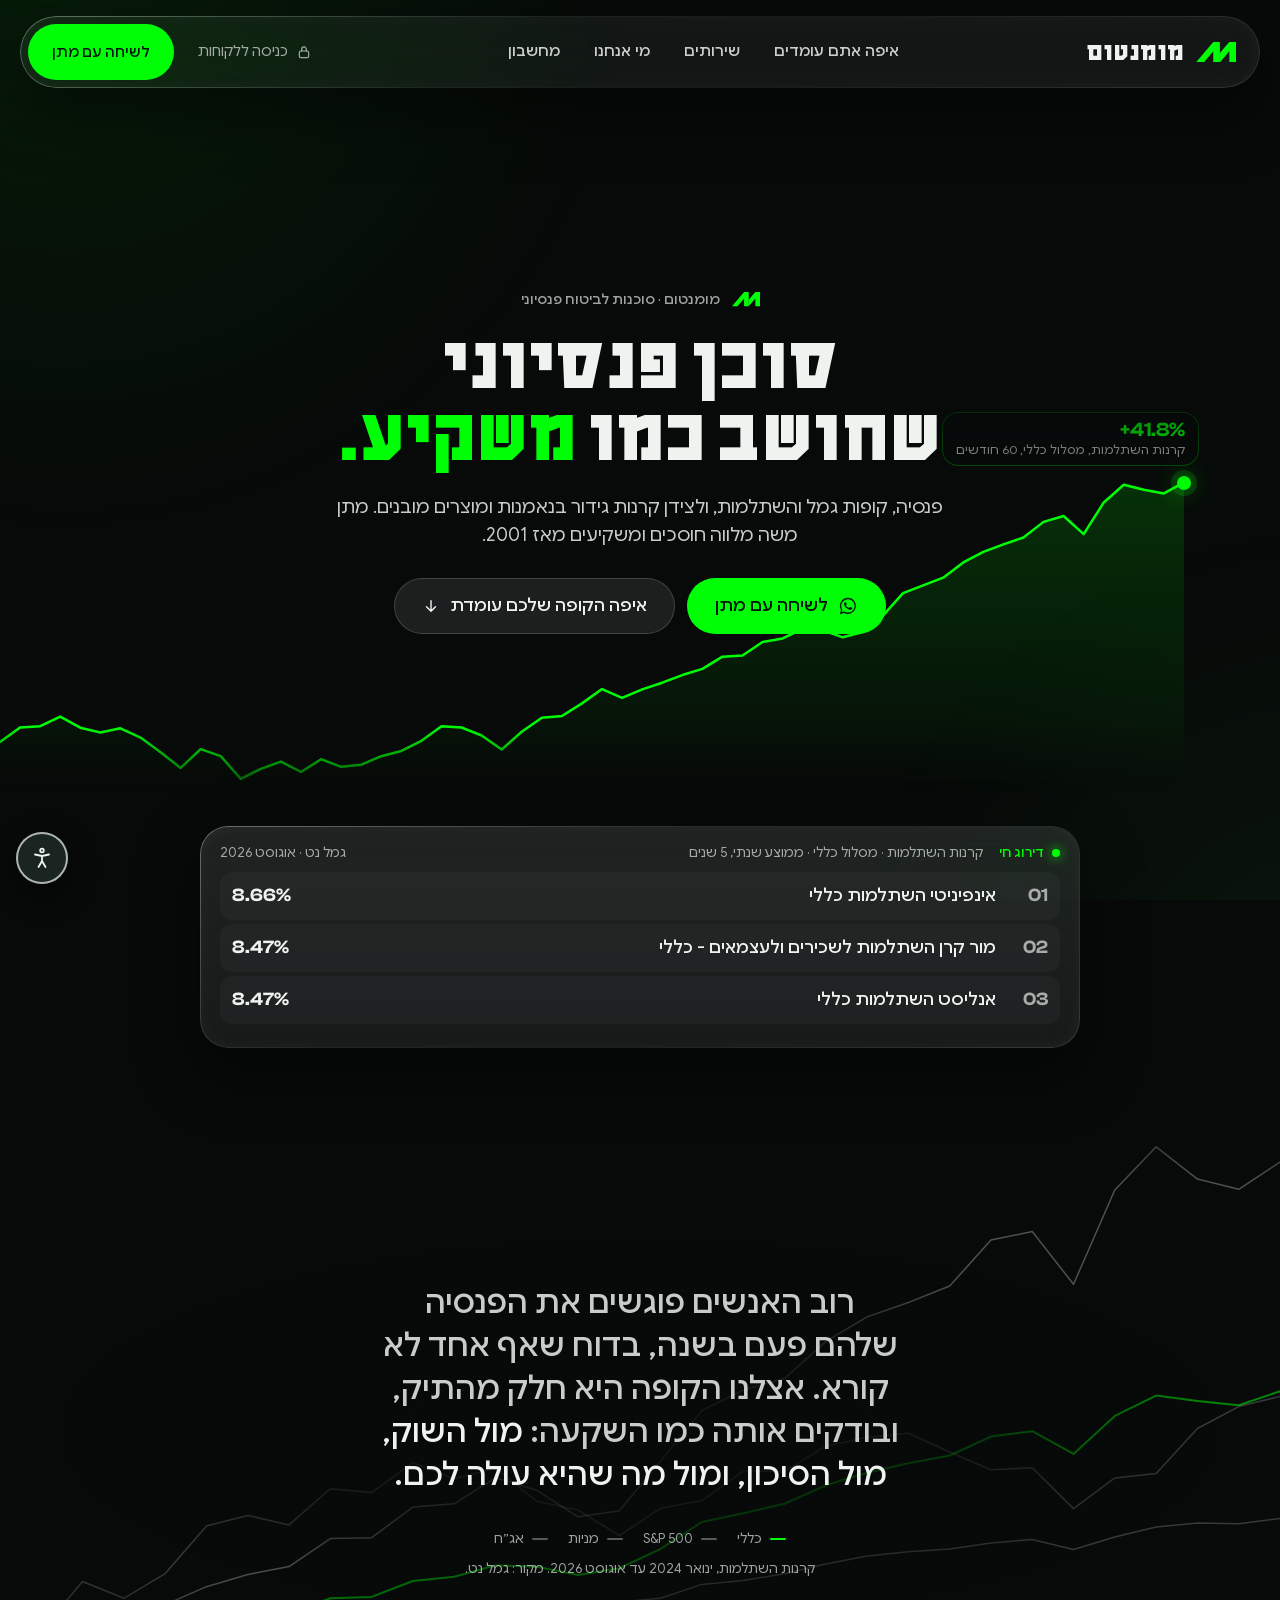
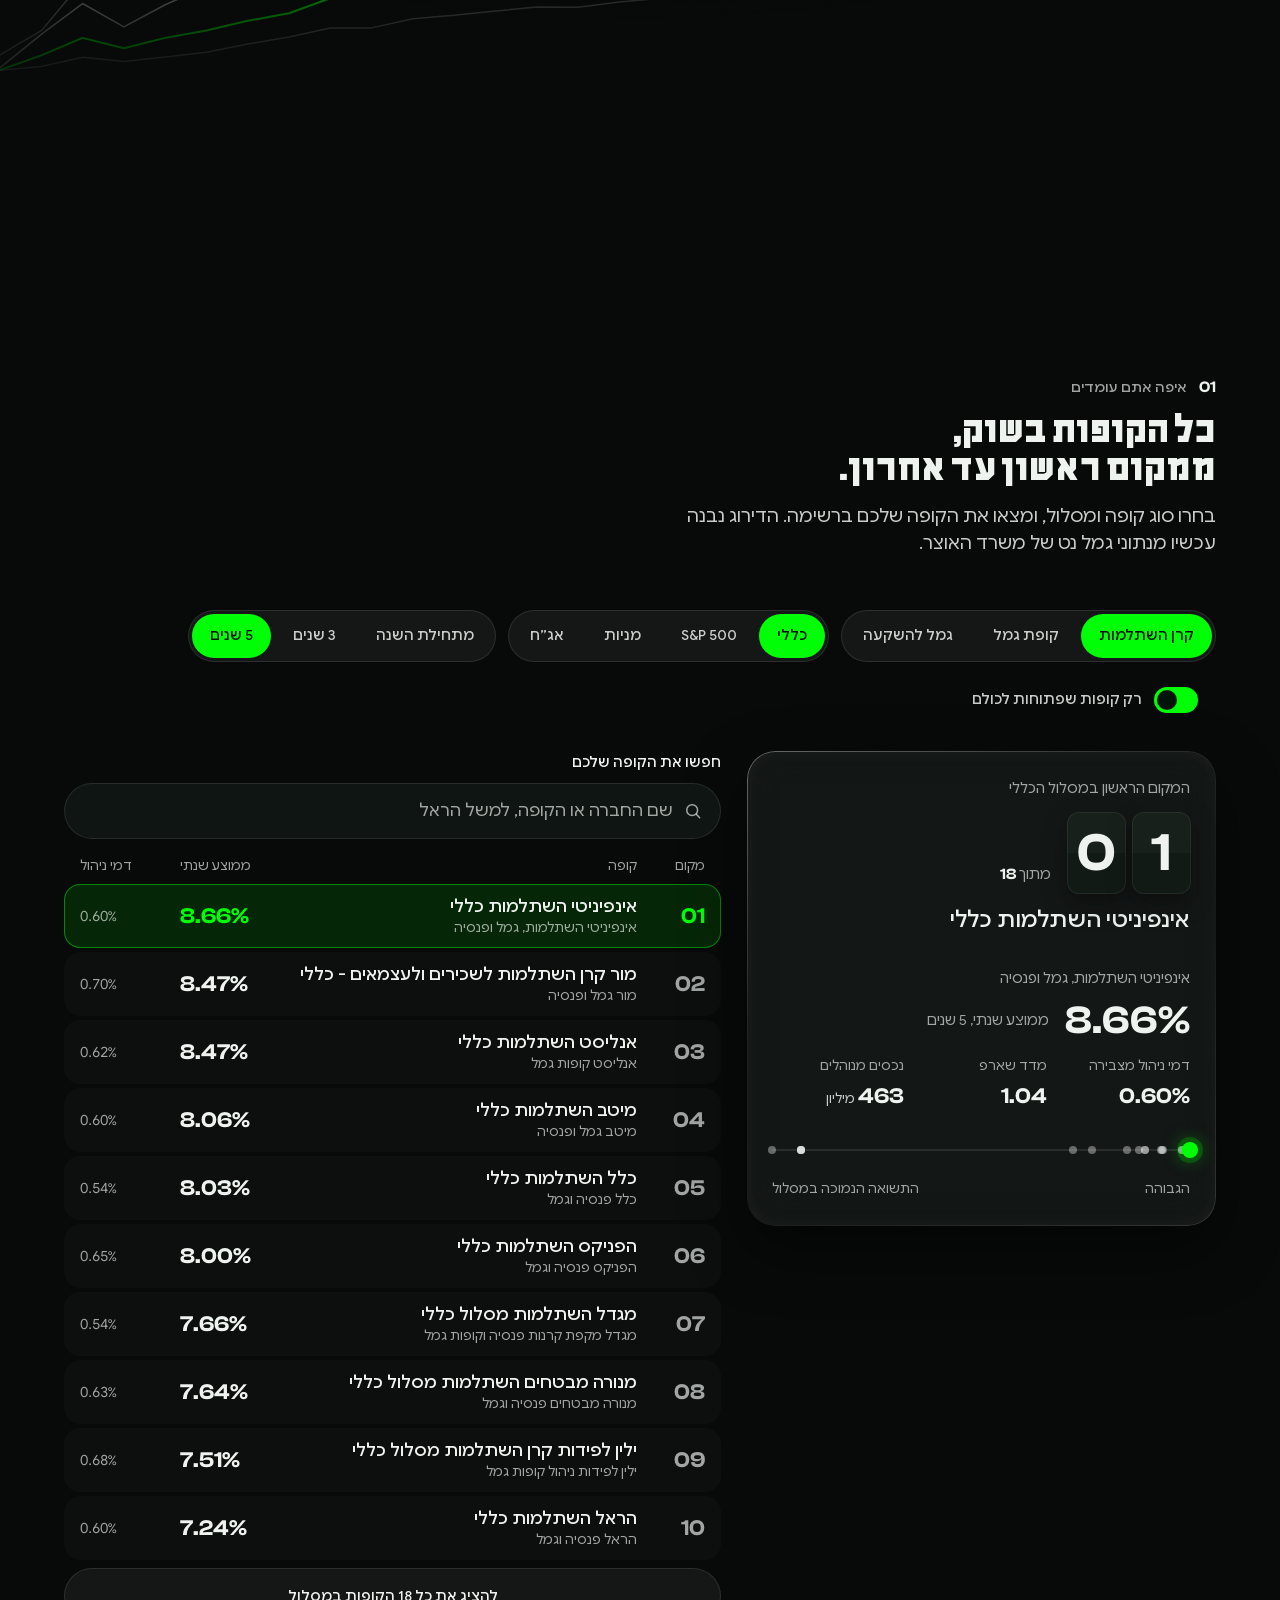
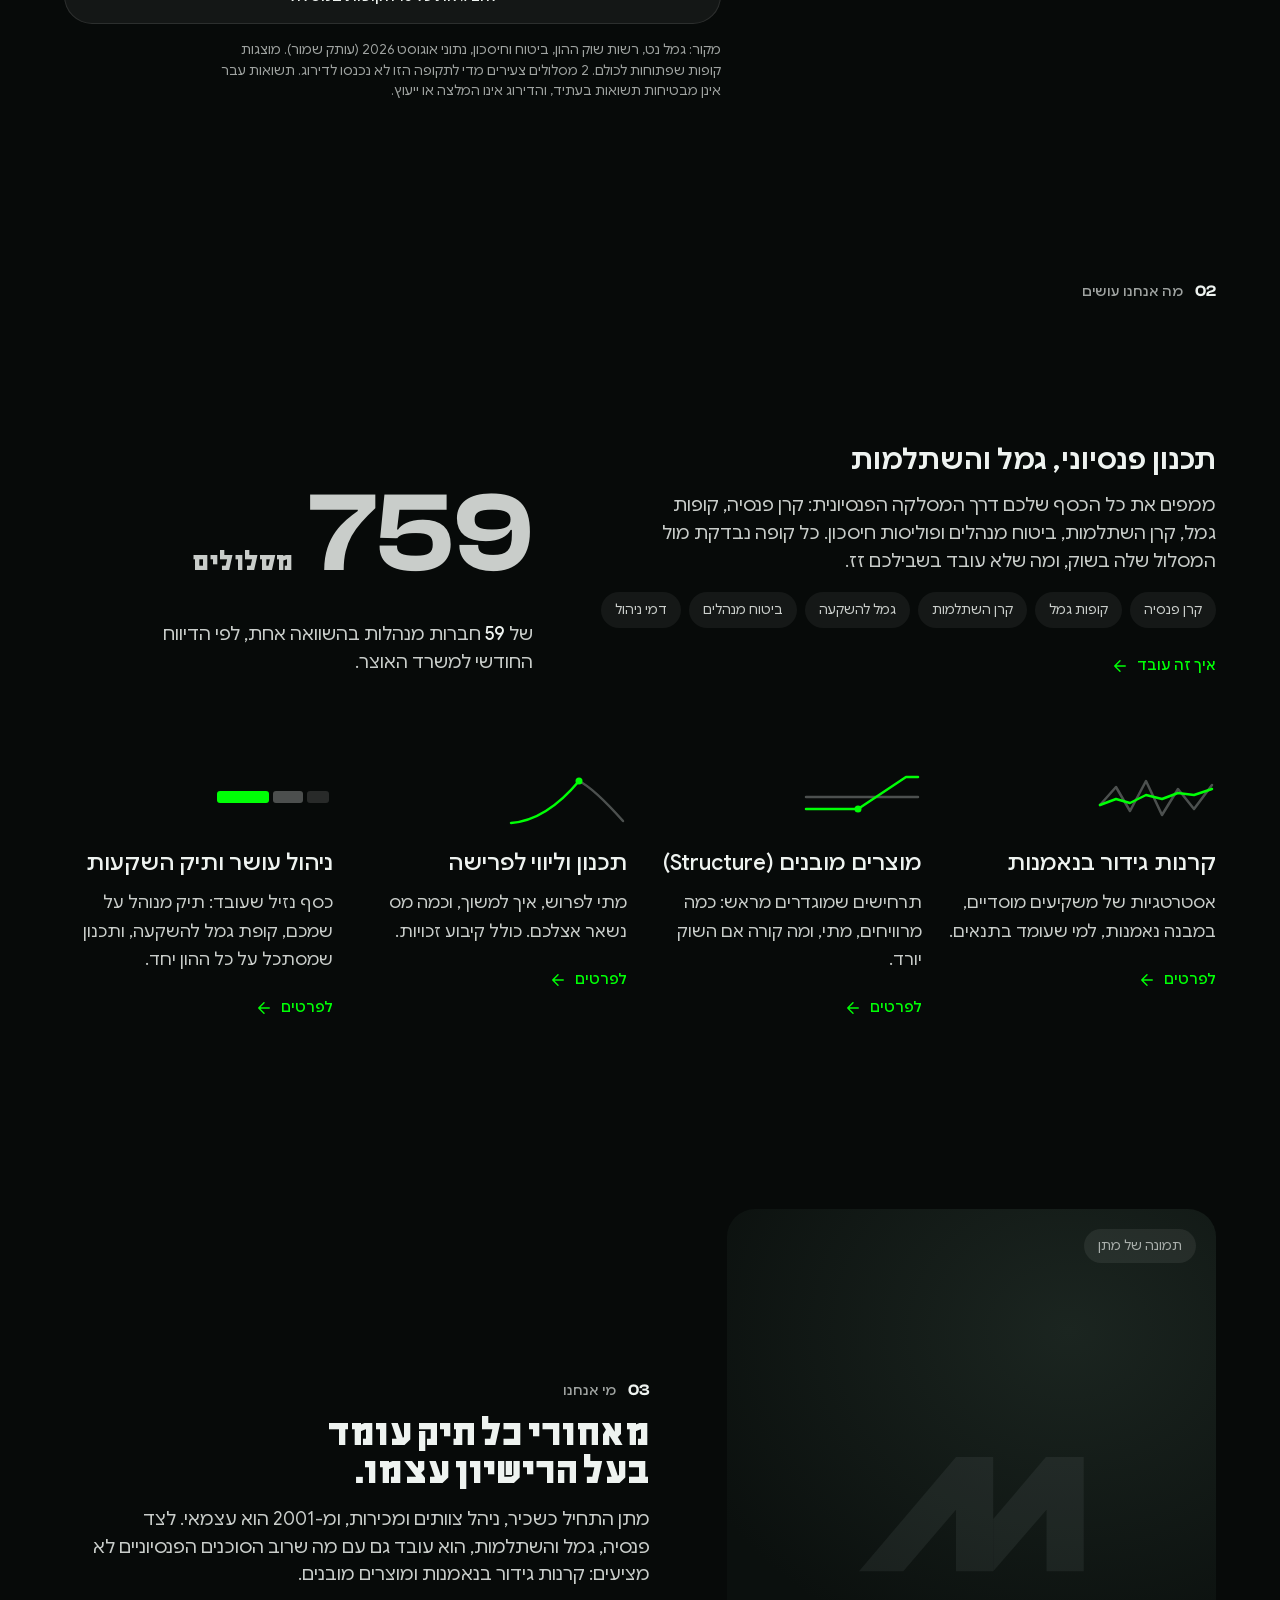
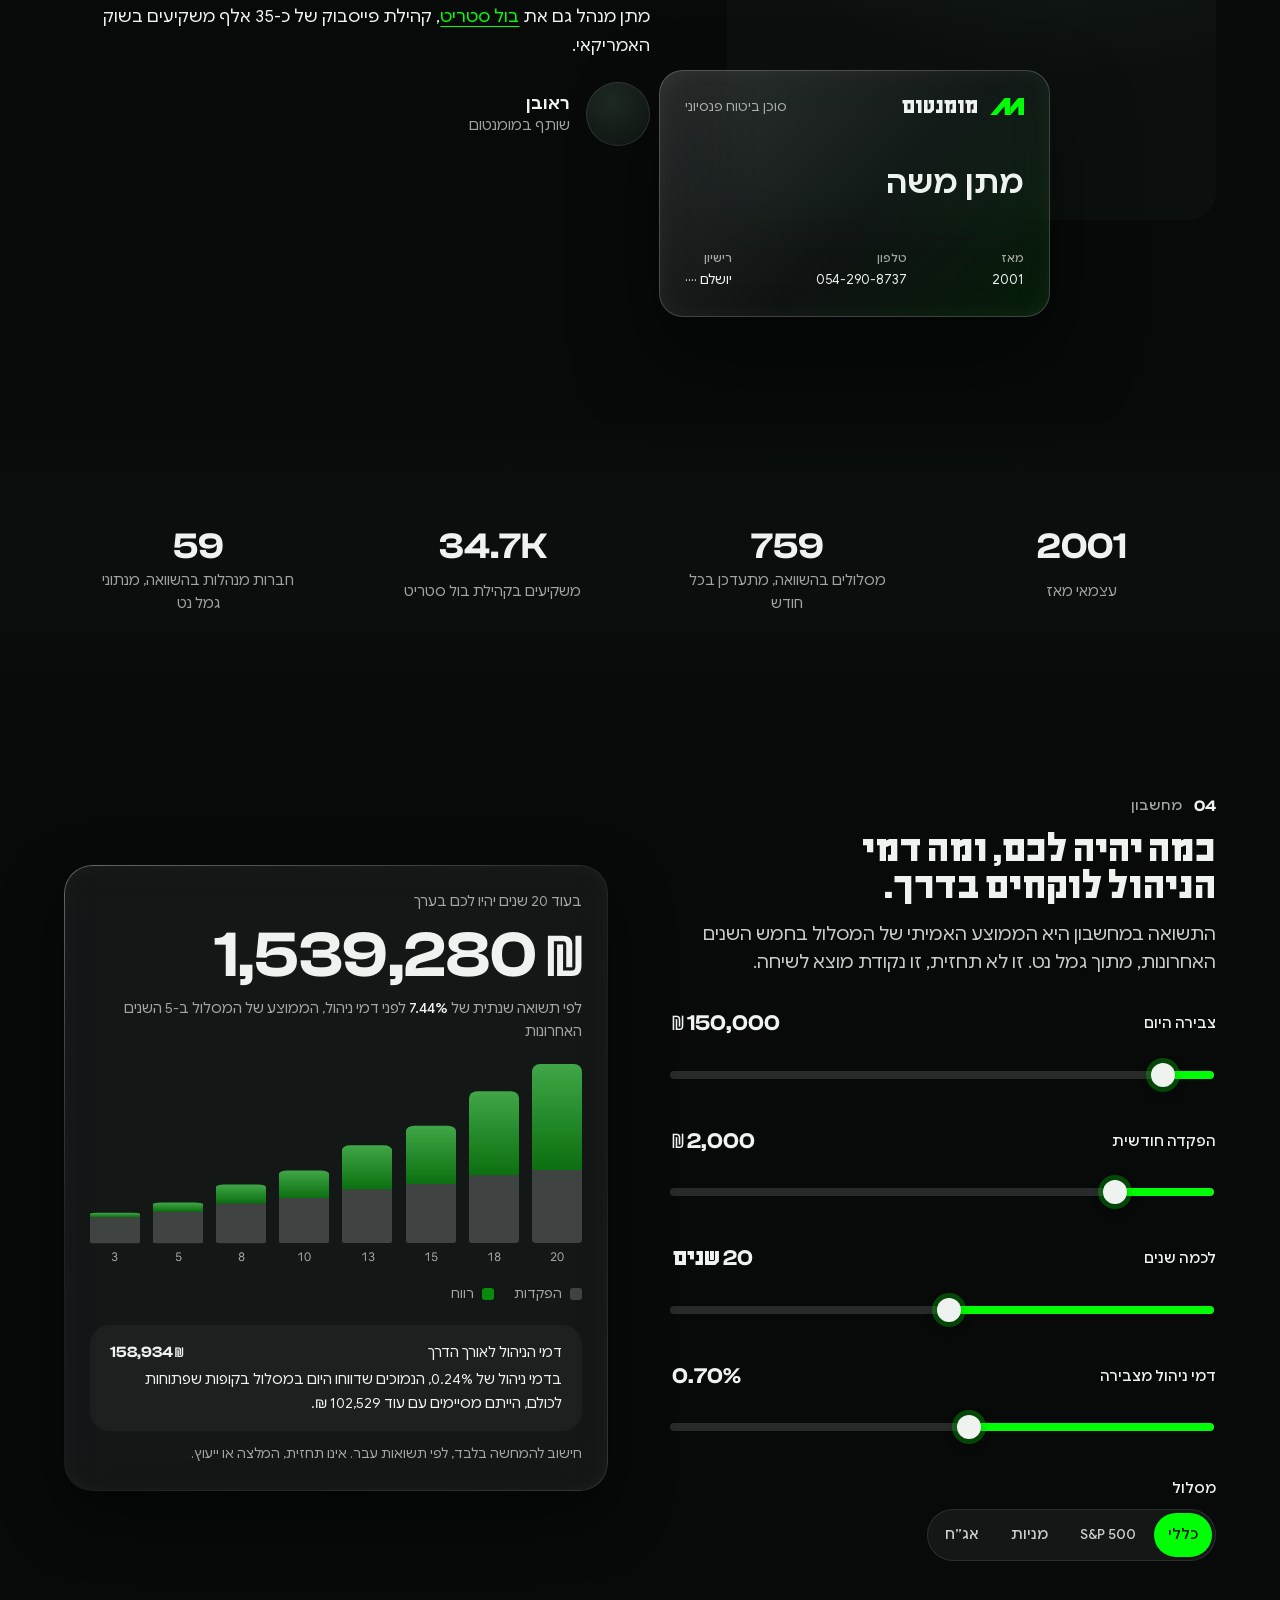
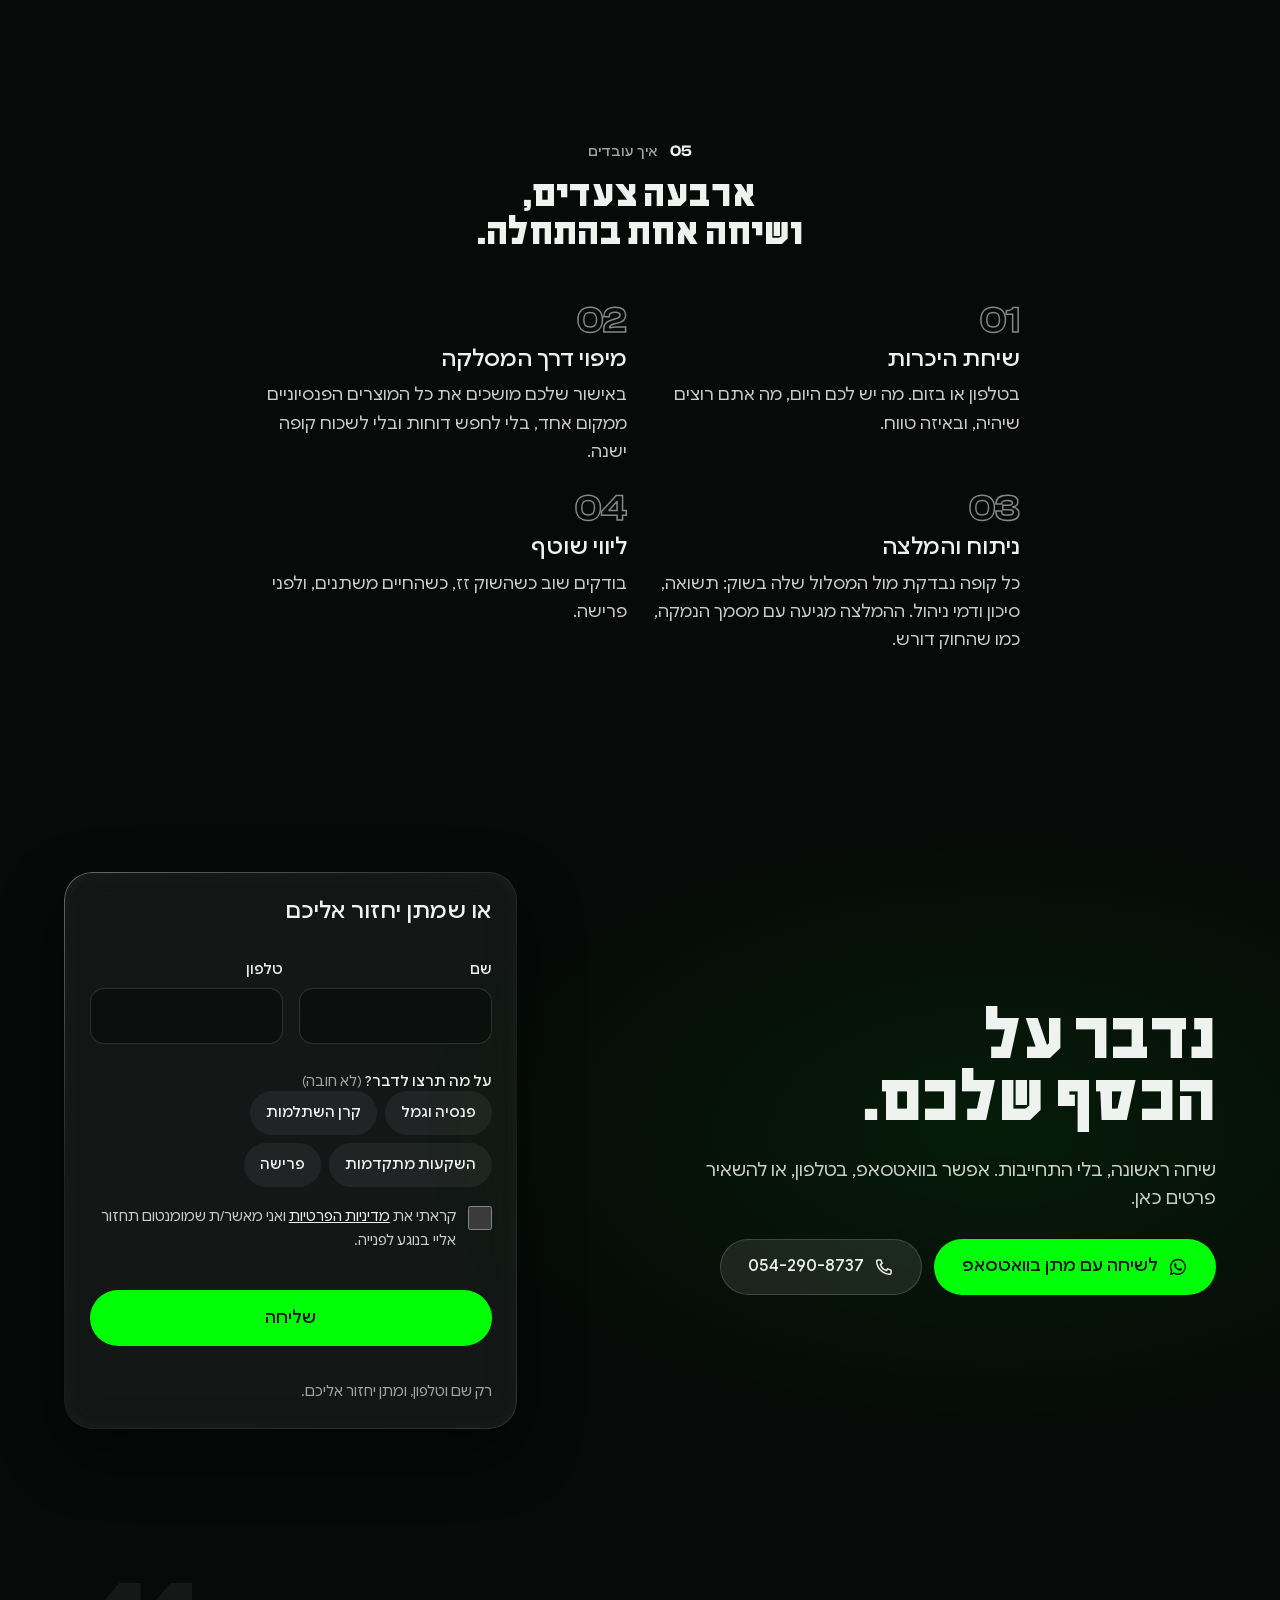
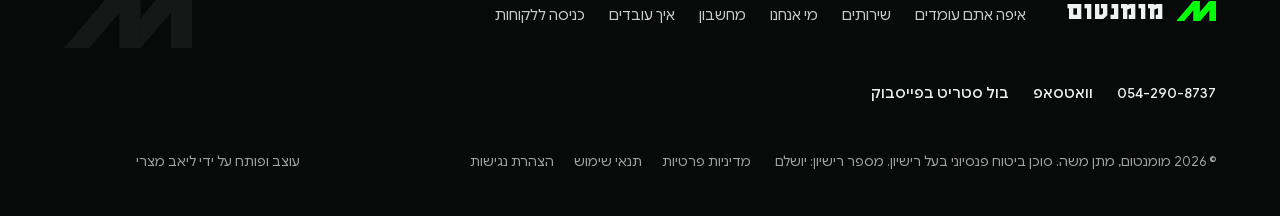
==== commit b474251f: "sketch update 2026-09-30_1525" ====
--- a/index.html
+++ b/index.html
@@ -11,7 +11,7 @@
 <link rel="preload" href="fonts/Elkanah-ExtraBold.woff2" as="font" type="font/woff2" crossorigin>
 <link rel="preload" href="fonts/GoogleSans-Hebrew.woff2" as="font" type="font/woff2" crossorigin>
 <link rel="preconnect" href="https://data.gov.il" crossorigin>
-<link rel="stylesheet" href="site.css?v=5d0c7196">
+<link rel="stylesheet" href="site.css?v=7a7351ff">
 <script>document.documentElement.classList.add("js");if(!matchMedia("(prefers-reduced-motion: reduce)").matches&&!/[?&]edit=1/.test(location.search))document.documentElement.classList.add("open-anim")</script>
 </head>
 <body data-page="index">
@@ -247,7 +247,7 @@
 
 <!-- ============ 07 CALCULATOR (C1 split, MV:b43): the return is the real 5-year average of the chosen track, and the fee
      line compares with the lowest fee in that track today. Both from the same data ============ -->
-<section class="sec calc" id="calc" aria-labelledby="c-h">
+<section class="sec calc" id="calc" aria-labelledby="c-h" data-axis="start">
   <div class="calc-grid" data-comp="C1">
     <div class="calc-t">
       <p class="kicker rv"><span class="k-n">04</span>מחשבון</p>
@@ -287,7 +287,7 @@
      30.9.2026): the ring paints itself as the page scrolls, counter-clockwise from the top (forward in a right-to-left page),
      each station lights and the centre changes to its step. Without the ring (phone, reduced motion, no GSAP) the four
      steps are a plain numbered list: .is-ring is added by the script only when the scene can run ============ -->
-<section class="sec proc" id="process" aria-labelledby="p-h" data-comp="C6">
+<section class="sec proc" id="process" aria-labelledby="p-h" data-comp="C6" data-axis="start">
   <div class="proc-in">
     <div class="sec-head sec-head-c">
       <p class="kicker rv"><span class="k-n">05</span>איך עובדים</p>
@@ -307,7 +307,7 @@
 </section>
 
 <!-- ============ 09 CLOSING (MV:ft1, the big closer) with the short form. The phone bar steps down here ============ -->
-<section class="close" id="contact" aria-labelledby="x-h" data-cta-end>
+<section class="close" id="contact" aria-labelledby="x-h" data-cta-end data-axis="start">
   <div class="close-grid">
     <div class="close-t">
       <h2 id="x-h" class="close-h rv">נדבר על הכסף שלכם.</h2>
@@ -373,8 +373,8 @@
 <script src="vendor/ScrollTrigger.min.js" defer></script>
 <script src="vendor/DrawSVGPlugin.min.js" defer></script>
 <script src="vendor/Flip.min.js" defer></script>
-<script src="a11y.js?v=5d0c7196" defer></script>
-<script src="site.js?v=5d0c7196" defer></script>
-<script src="terminal.js?v=5d0c7196" defer></script>
+<script src="a11y.js?v=7a7351ff" defer></script>
+<script src="site.js?v=7a7351ff" defer></script>
+<script src="terminal.js?v=7a7351ff" defer></script>
 </body>
 </html>
--- a/site.css
+++ b/site.css
@@ -189,6 +189,7 @@
 .hero-chart { position: absolute; inset-inline: 0; bottom: var(--sec); height: 52%; z-index: -1; direction: ltr; pointer-events: none;
   -webkit-mask: linear-gradient(to top, transparent 0, #000 18%, #000 70%, transparent); mask: linear-gradient(to top, transparent 0, #000 18%, #000 70%, transparent); }
 .hero-chart svg { width: 100%; height: 100%; overflow: visible; }
+.sd { stroke-dasharray: var(--S) var(--S); stroke-dashoffset: calc((1 - var(--p, 1)) * var(--S)); } /* drawn by screen length (site.js drawable) */
 .hc-grid line { stroke: rgba(238, 243, 240, .06); stroke-width: 1; vector-effect: non-scaling-stroke; }
 .hc-line { fill: none; stroke: var(--acc); stroke-width: 2.5; stroke-linejoin: round; stroke-linecap: round; vector-effect: non-scaling-stroke; opacity: .9; }
 .hc-fill { fill: url(#hc-g); }
@@ -200,7 +201,7 @@
 .hero h1 { max-width: 14ch; }
 .hero h1 > span { display: block; }
 .hero h1 em { font-style: normal; color: var(--acc); }
-.hero-lead { margin-inline: auto; max-width: 52ch; }
+.hero-lead { margin-inline: auto; max-width: 52ch; text-wrap: pretty; }
 .hero-cta { display: flex; flex-wrap: wrap; justify-content: center; gap: 12px; margin-top: 8px; }
 /* the peek: the top of the terminal shows in the first screen and rises as the page scrolls */
 .peek-slot { position: relative; z-index: 2; padding-inline: var(--gutter); height: 0; }
@@ -216,11 +217,11 @@
 .pr-name { overflow: hidden; text-overflow: ellipsis; white-space: nowrap; font-weight: 500; }
 .pr-v { font-family: var(--f-d); font-variant-numeric: tabular-nums; }
 @media (hover: hover) and (pointer: fine) { .peek:hover { transform: translateY(-6px); } }
+@media (max-width: 1023px) { .hero-chart { height: 30%; } } /* phone and tablet: the line runs under the buttons, not through the lead */
+@media (max-width: 1199px) { .hc-tag { display: none; } } /* under ~1160 the tag lands on the headline or the lead (QA 30.9.2026: 1024x768, 768, 390) */
 @media (max-width: 767px) {
   .hero h1 { font-size: calc(clamp(34px, 9.4vw, 44px) * var(--a11y-scale)); }
   .hero-cta { flex-direction: column; align-items: stretch; width: 100%; }
-  .hero-chart { height: 30%; }
-  .hc-tag small { display: none; }
   .peek { padding: 12px 12px 20px; }
   .peek-top > span:nth-child(2) { display: none; }
 }
@@ -245,6 +246,10 @@
 .bl::before { content: ""; width: 16px; height: 2px; border-radius: 2px; background: rgba(238, 243, 240, .35); }
 .bl-general::before { background: var(--acc); }
 .bl-t { flex-basis: 100%; }
+@media (max-width: 1023px) { /* no pin below 1024: a full-screen minimum only added blank space around the statement (QA 30.9.2026) */
+  .breath { min-height: 0; padding-bottom: var(--sec); }
+  .peek-slot + .breath { padding-top: calc(var(--sec-breath) + 64px); } /* clears the peek at rest and in reduced motion, without a blank screen once it has risen */
+}
 
 /* ---------- 03 the terminal (C11, a sticky board beside the list) ---------- */
 .term { padding-top: var(--sec-loose); }
@@ -274,9 +279,10 @@
 .pub[aria-pressed="true"] i { background: var(--acc); }
 .pub[aria-pressed="true"] i::after { transform: translateX(-18px); background: var(--acc-ink); }
 .b-stats { display: grid; grid-template-columns: repeat(3, 1fr); gap: 12px; margin-top: 4px; }
-.b-stats div { display: grid; gap: 4px; }
+.b-stats div { display: grid; gap: 4px; align-content: space-between; } /* a label on two lines does not push its value off the row */
 .b-stats dt { font-size: var(--fs-meta); color: var(--muted); }
-.b-stats dd { font-family: var(--f-d); font-size: calc(20px * var(--a11y-scale)); font-variant-numeric: tabular-nums; }
+.b-stats dd { font-family: var(--f-d); font-size: calc(20px * var(--a11y-scale)); font-variant-numeric: tabular-nums; white-space: nowrap; }
+.b-stats dd small { font-family: var(--f); font-size: var(--fs-meta); color: var(--ink-soft); }
 .b-dist { position: relative; height: 32px; margin-top: 8px; direction: ltr; }
 .b-dist::before { content: ""; position: absolute; inset-inline: 0; top: 15px; height: 2px; border-radius: 2px; background: rgba(238, 243, 240, .1); }
 .b-dist i { position: absolute; top: 50%; inset-inline-start: var(--p); width: 8px; height: 8px; margin: -4px 0 0 -4px; border-radius: 50%; background: rgba(238, 243, 240, .38); transition: background-color .3s var(--e); }
@@ -400,7 +406,7 @@
 .partner-ph { width: 64px; height: 64px; border-radius: 50%; background: radial-gradient(circle at 40% 30%, #1E2923, #0C110F); box-shadow: inset 0 0 0 1px rgba(255, 255, 255, .1); flex: none; }
 .partner p { display: grid; line-height: 1.4; }
 .partner span { color: var(--muted); font-size: var(--fs-small); }
-@media (max-width: 1023px) { .about-grid { grid-template-columns: 1fr; } .about-v { max-width: 560px; } }
+@media (max-width: 1023px) { .about-grid { grid-template-columns: 1fr; } .about-v { max-width: 560px; } .about-t { order: -1; } } /* the head before its picture on a phone */
 @media (max-width: 767px) { .card-stage { inset-inline-start: 12%; width: 86%; } .about-v { padding-bottom: 72px; } }
 
 /* ---------- 06 the band (C10): the market, live, then four facts ---------- */
@@ -427,6 +433,7 @@
 .c-row output { font-family: var(--f-d); font-size: calc(20px * var(--a11y-scale)); font-variant-numeric: tabular-nums; }
 .c-row input { grid-column: 1 / -1; }
 .c-row-seg { grid-template-columns: 1fr; }
+@media (min-width: 768px) { .c-row-seg .seg { justify-self: start; } } /* the four tracks, not a wide empty capsule */
 input[type="range"] { -webkit-appearance: none; appearance: none; width: 100%; height: 48px; background: transparent; cursor: pointer; direction: rtl; }
 input[type="range"]::-webkit-slider-runnable-track { height: 8px; border-radius: 8px; background: linear-gradient(to left, var(--acc) var(--p, 50%), rgba(238, 243, 240, .14) var(--p, 50%)); }
 input[type="range"]::-moz-range-track { height: 8px; border-radius: 8px; background: rgba(238, 243, 240, .14); }
@@ -464,7 +471,7 @@
 .rs { display: grid; gap: 8px; align-content: start; }
 .rs-n { font-family: var(--f-d); font-size: calc(clamp(32px, 2.6vw, 56px) * var(--a11y-scale)); line-height: 1; color: transparent; -webkit-text-stroke: 1.5px rgba(238, 243, 240, .55); }
 .rs p { color: var(--ink-soft); max-width: 40ch; }
-@media (max-width: 767px) { .ring-steps { grid-template-columns: 1fr; } }
+@media (max-width: 767px) { .ring-steps { grid-template-columns: 1fr; } .proc .sec-head-c { justify-items: start; text-align: start; margin-inline: 0; } .proc .sec-head-c h2 { margin-inline: 0; } } /* a single column of running text: the head goes with it, to the start */
 .proc.is-ring { padding-block: 0; }
 .is-ring .proc-in { min-height: 100svh; display: grid; align-content: center; gap: clamp(24px, 3vh, 48px); padding-block: calc(var(--hd-h) + 24px) 32px; }
 .is-ring .sec-head { margin-bottom: 0; }
@@ -521,7 +528,7 @@
 .topic-in { display: flex; flex-wrap: wrap; gap: 8px; }
 .topic label { position: relative; display: grid; }
 .topic input { position: absolute; opacity: 0; inset: 0; margin: 0; cursor: pointer; }
-.topic span { display: grid; place-items: center; min-height: 44px; padding: 0 16px; border-radius: 999px; background: rgba(255, 255, 255, .06); font-size: var(--fs-small); font-weight: 500; transition: background-color .2s var(--e), color .2s var(--e); }
+.topic label span { display: grid; place-items: center; min-height: 44px; padding: 0 16px; border-radius: 999px; background: rgba(255, 255, 255, .06); font-size: var(--fs-small); font-weight: 500; transition: background-color .2s var(--e), color .2s var(--e); }
 .topic input:checked + span { background: var(--ink); color: var(--bg); }
 .topic input:focus-visible + span { outline: 2px solid var(--acc); outline-offset: 2px; }
 .consent { display: grid; grid-template-columns: 24px 1fr; gap: 12px; align-items: start; font-size: var(--fs-small); color: var(--ink-soft); }
@@ -572,8 +579,8 @@
 .fab svg { width: 24px; height: 24px; }
 .fab-a11y { background: #1A2420; box-shadow: inset 0 0 0 2px rgba(238, 243, 240, .7), 0 10px 28px rgba(0, 0, 0, .45); }
 .fab:active { transform: scale(.94); }
-/* phone: never on running text. With the bar on, it docks in the slot the bar keeps for it; with the bar off it is a tab in the gutter */
-@media (max-width: 767px) {
+/* phone and tablet: never on running text (the gutter is under 52px up to 1023). With the bar on (phone), it docks in the slot the bar keeps for it; with the bar off it is a tab in the gutter */
+@media (max-width: 1023px) {
   .fabs { bottom: 16px; inset-inline-end: 0; }
   .fab-a11y { width: 24px; height: 48px; border-radius: 0 12px 12px 0; }
   .fab-a11y svg { width: 16px; height: 16px; }
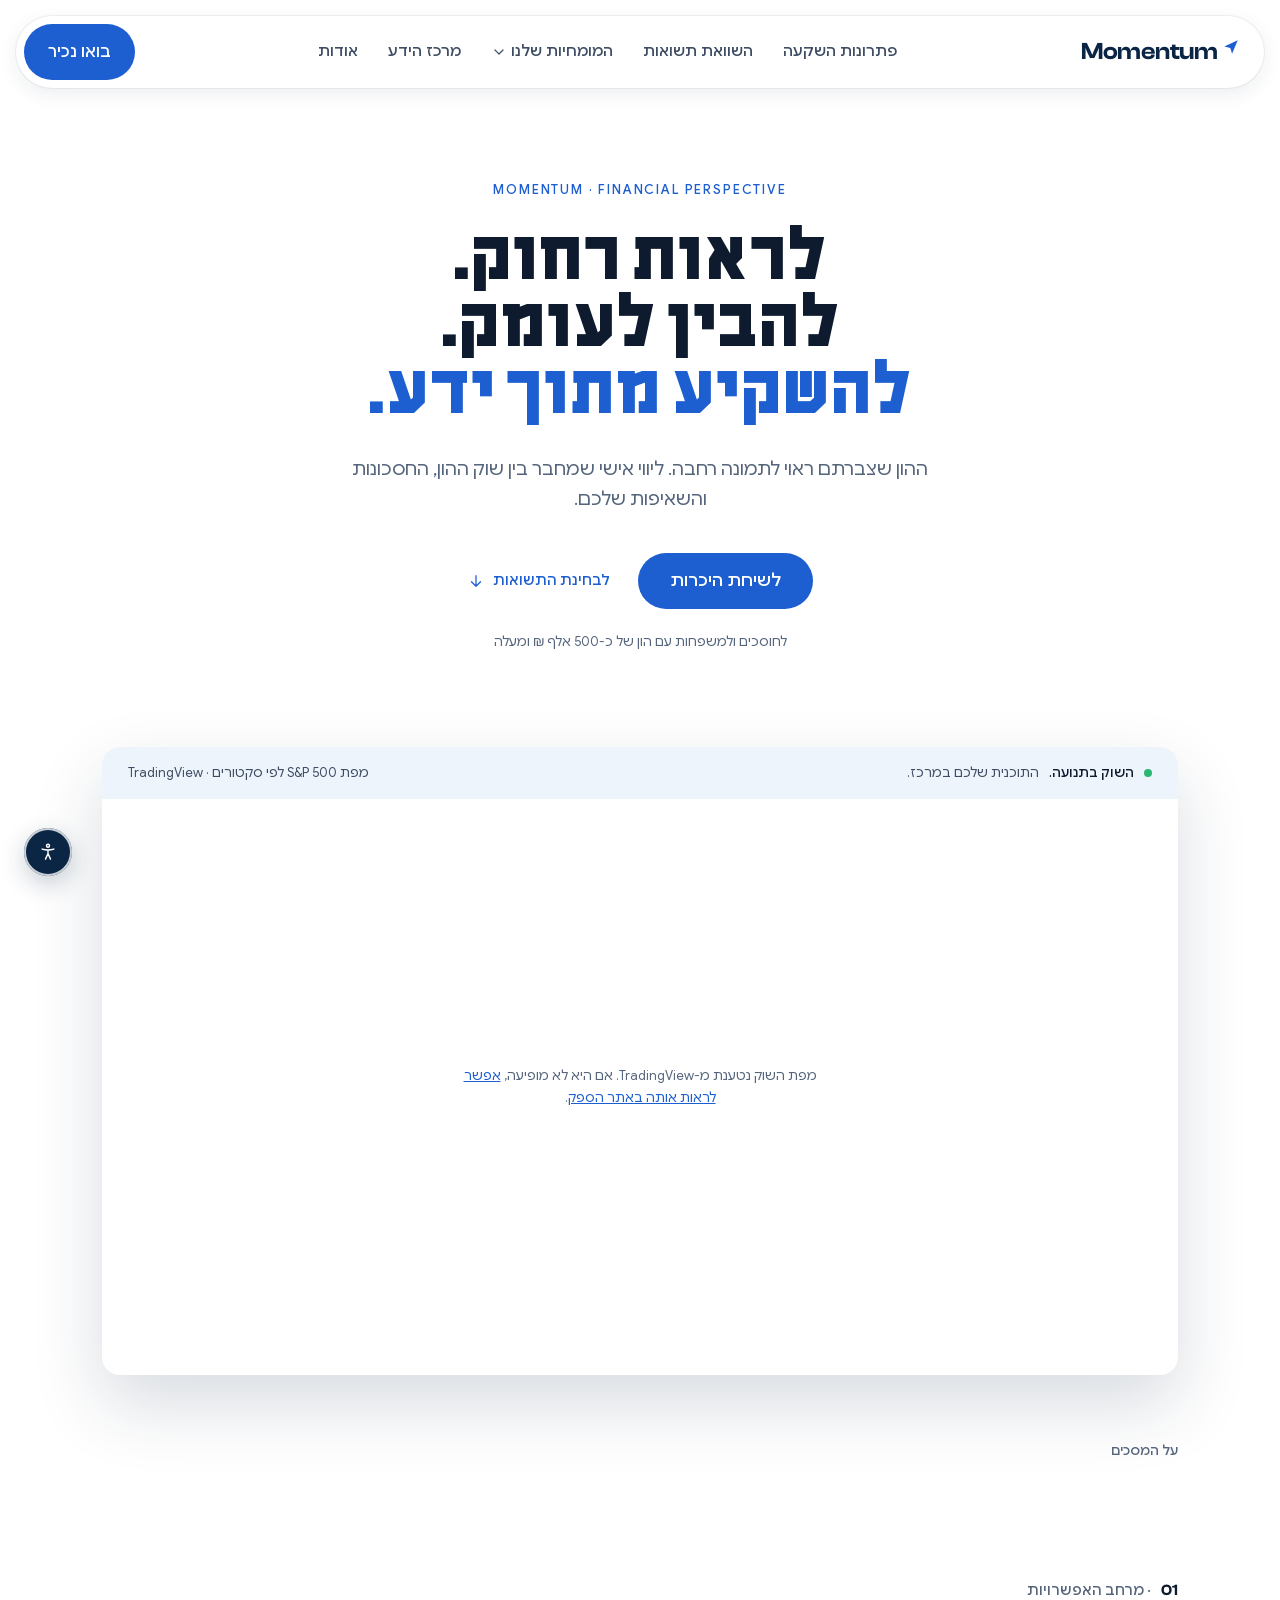
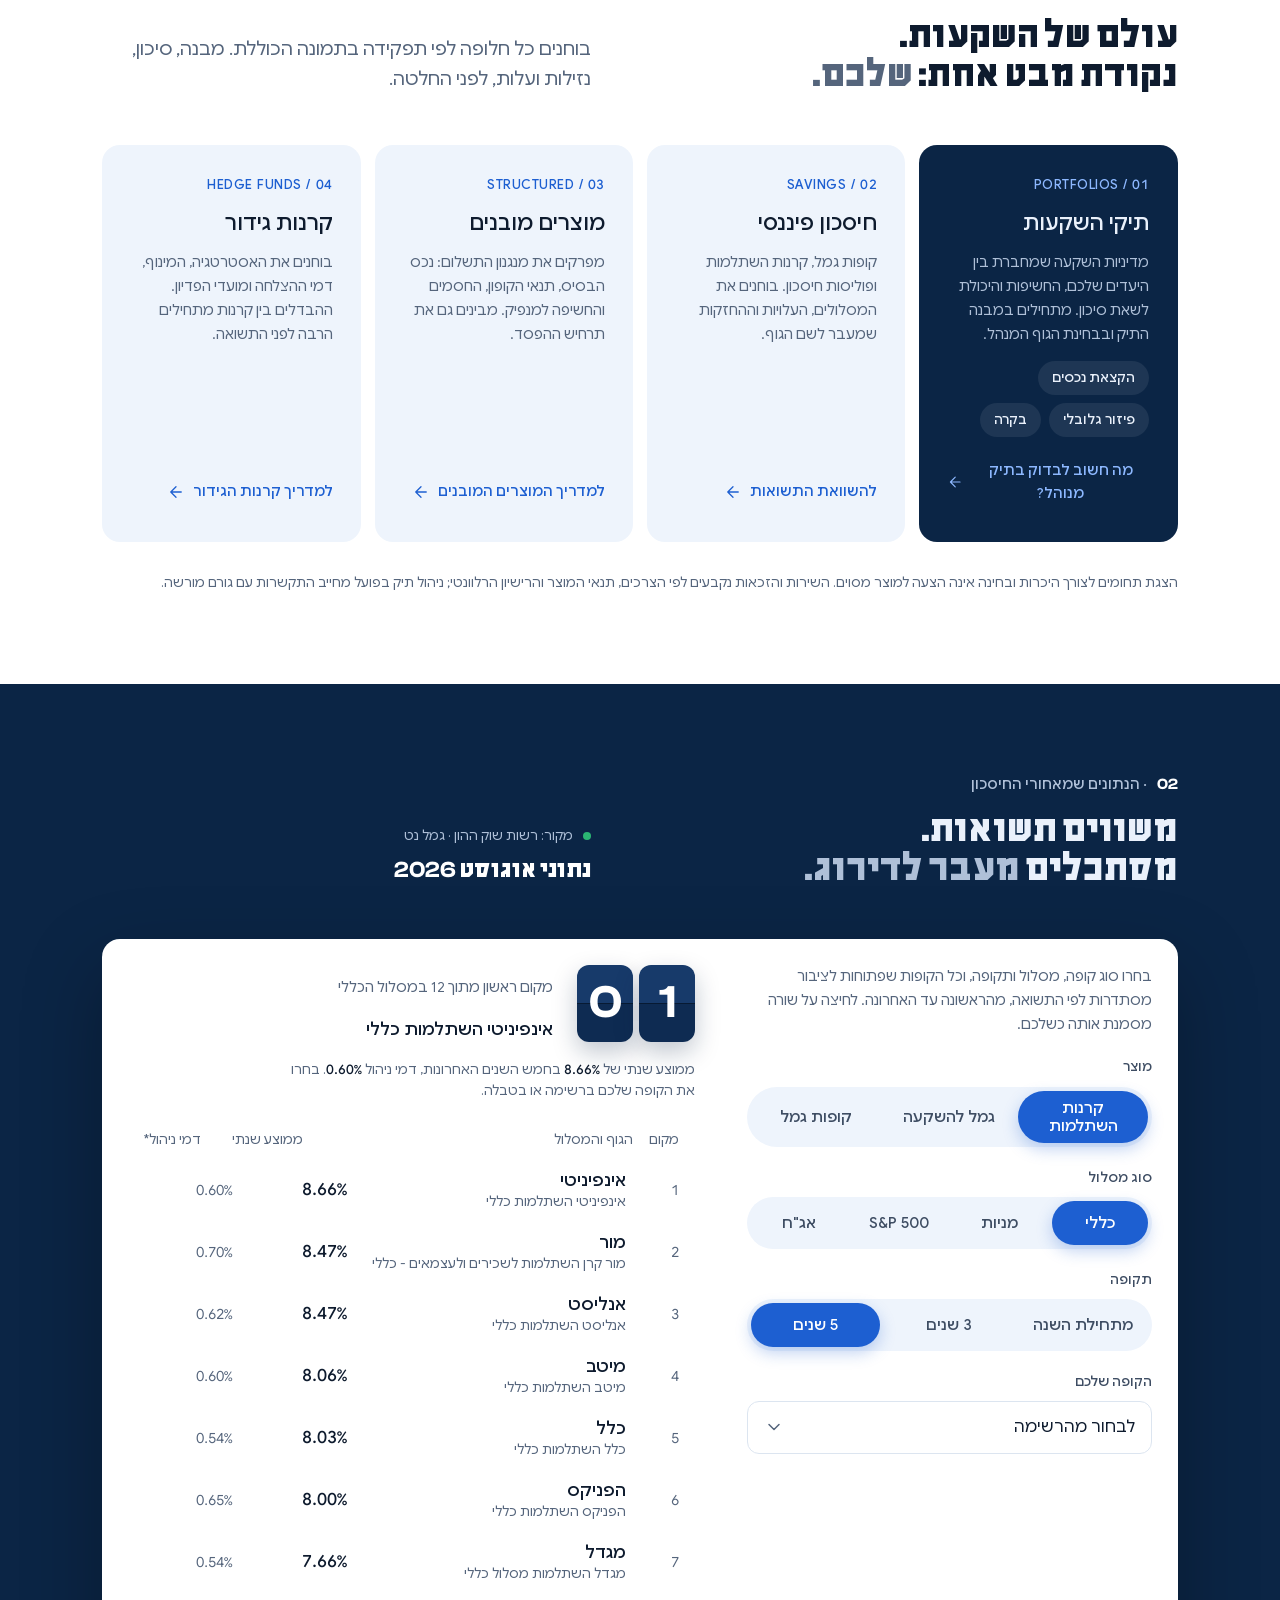
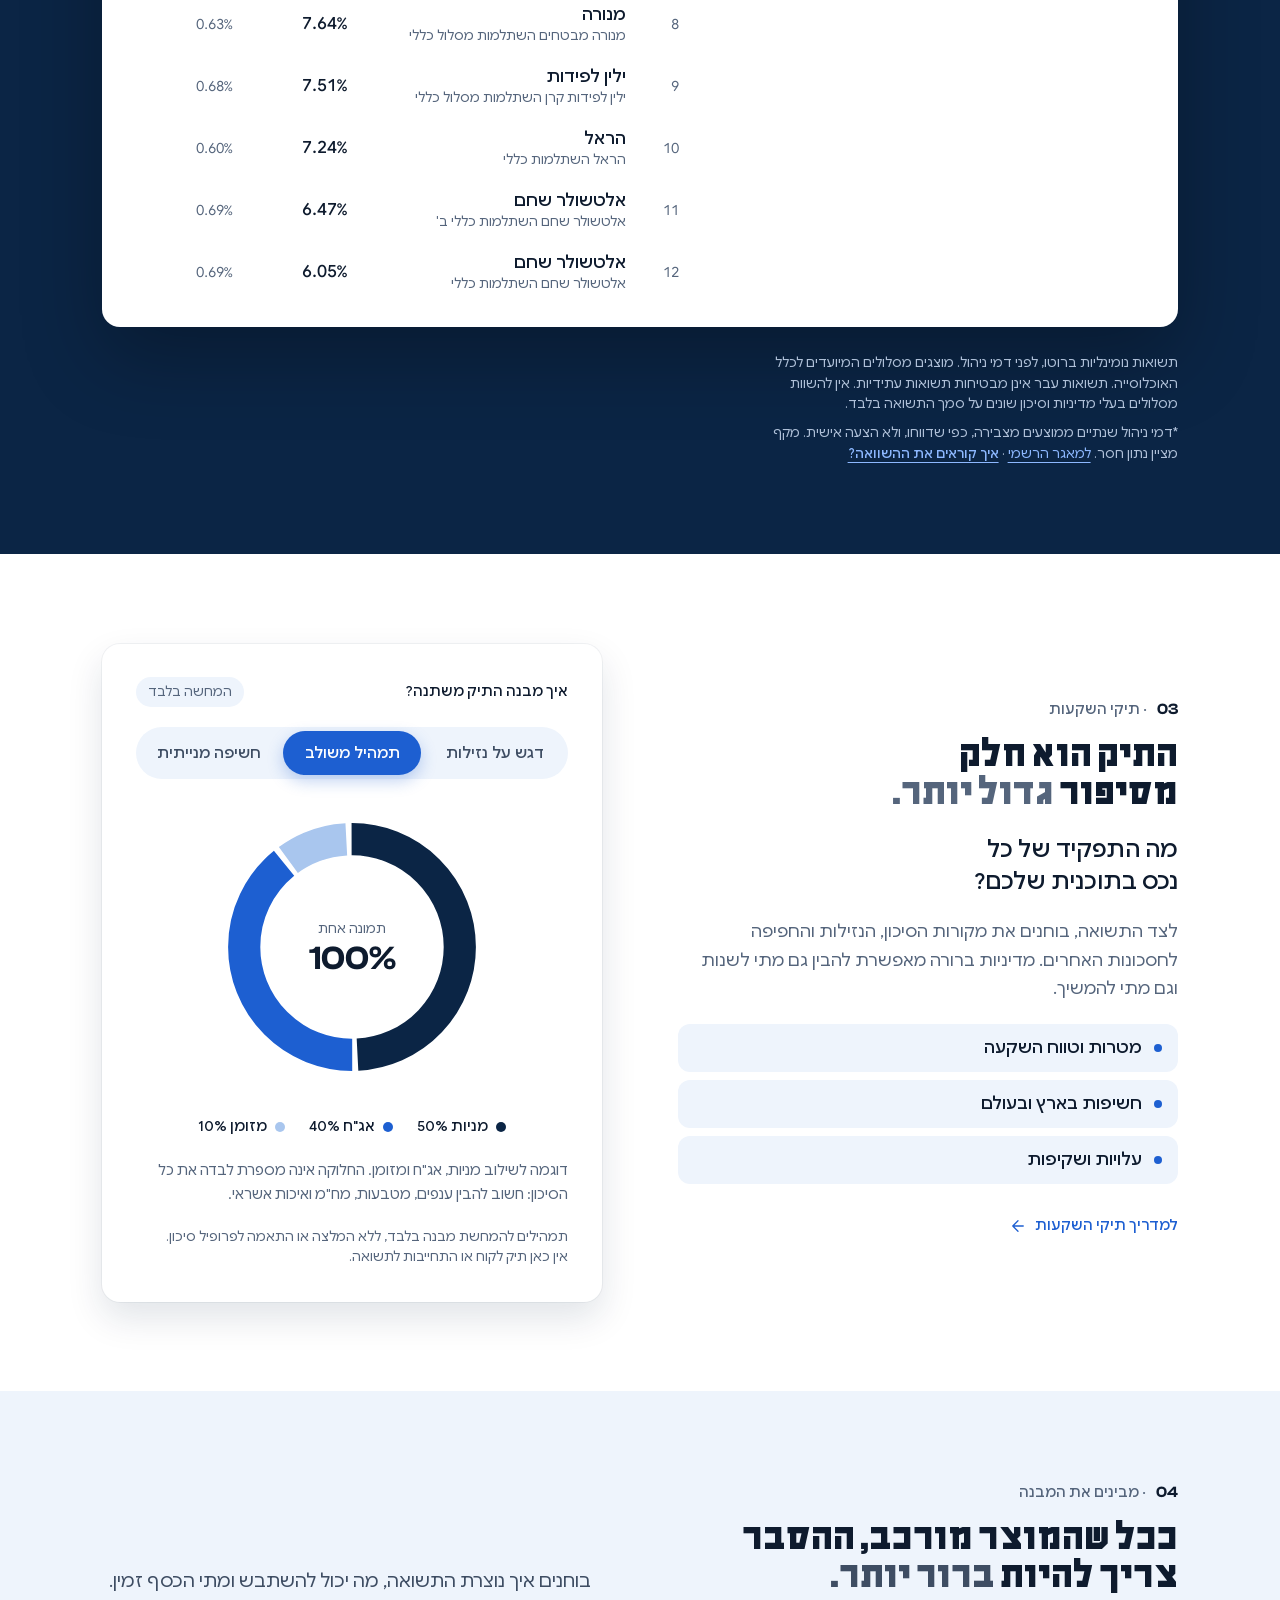
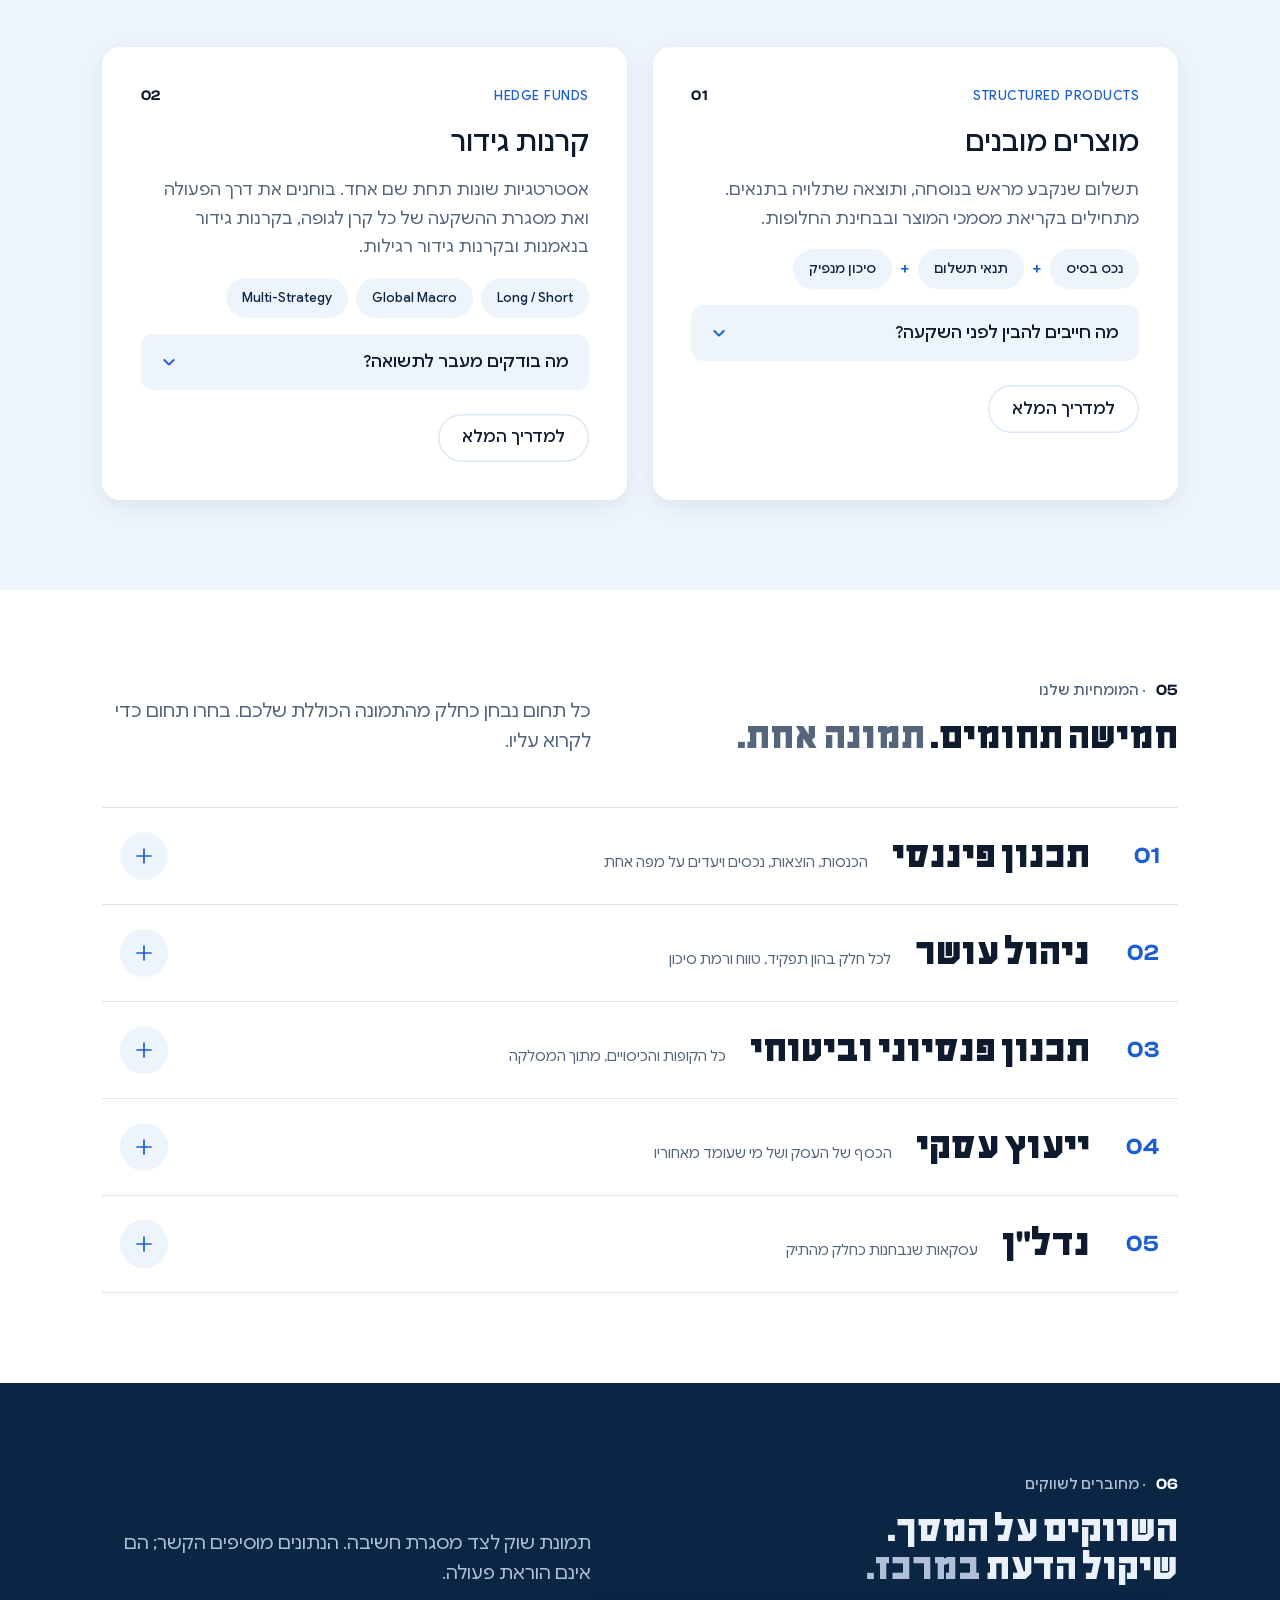
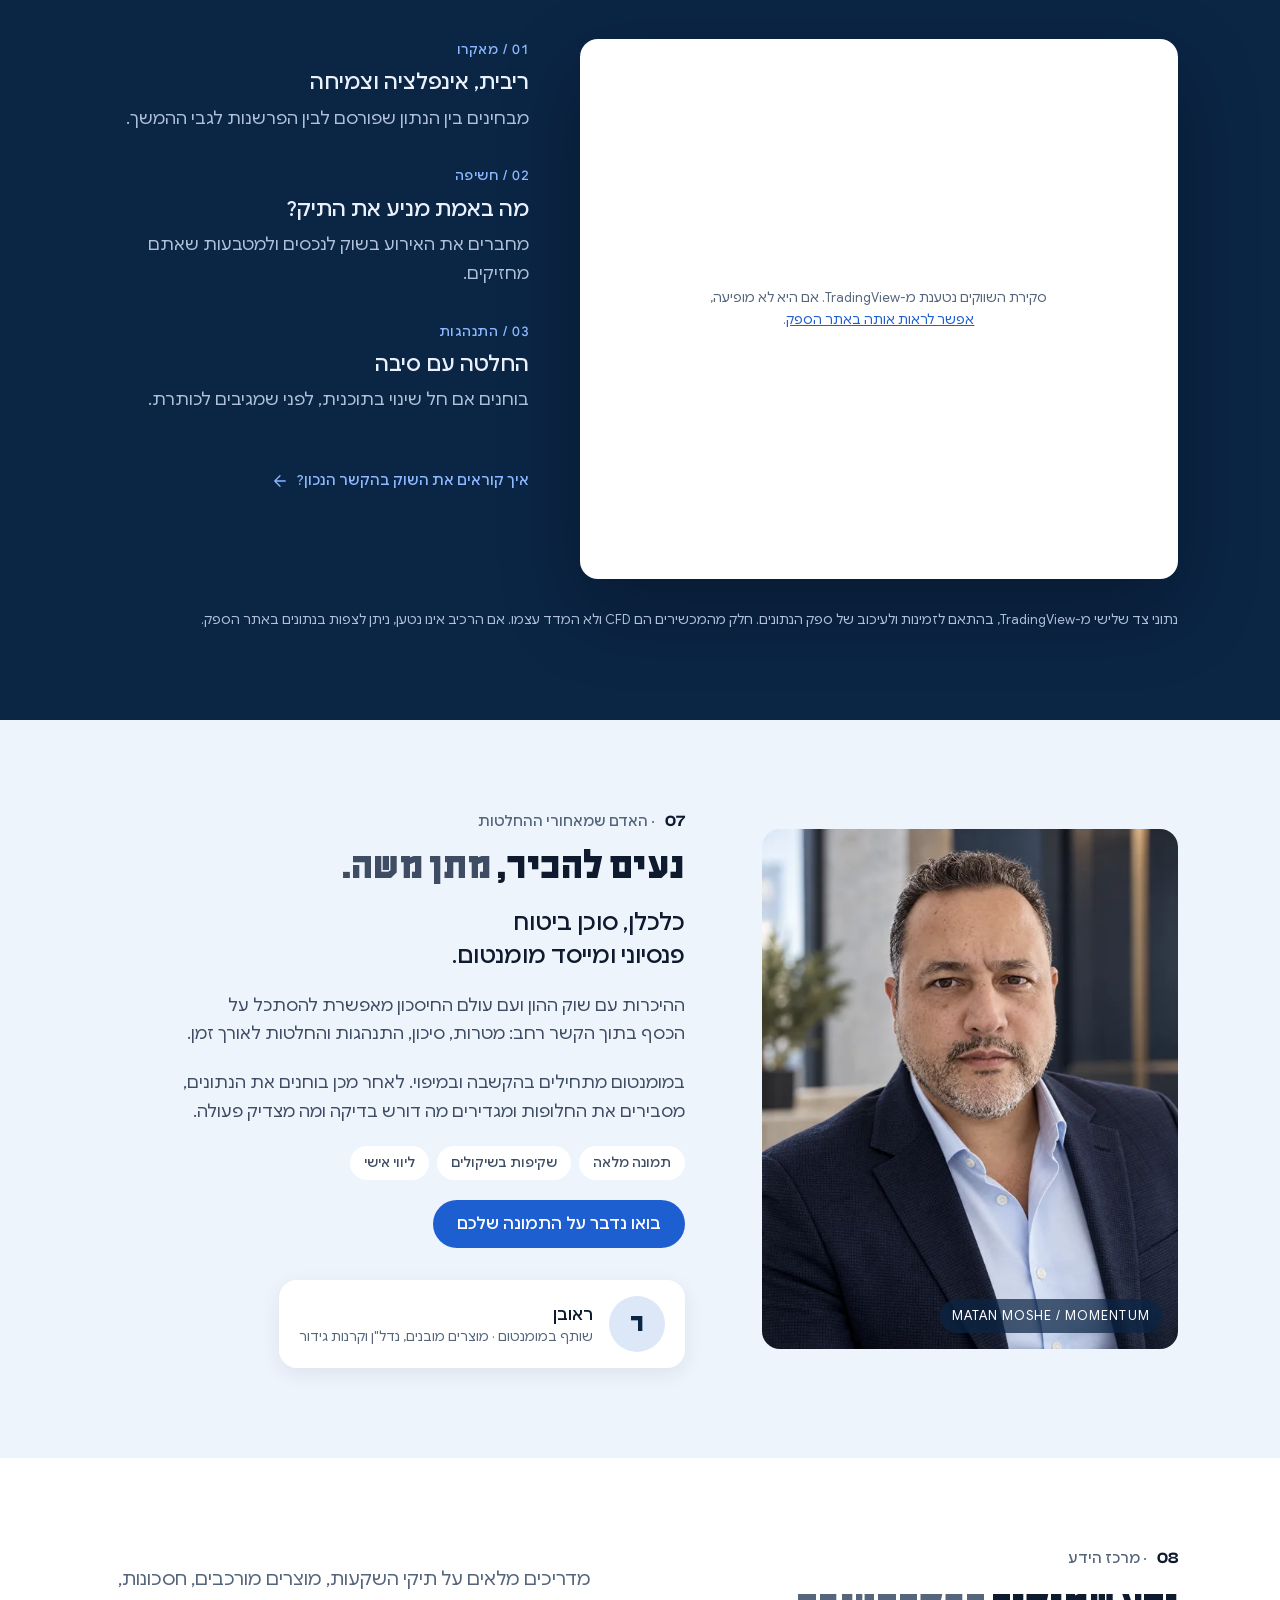
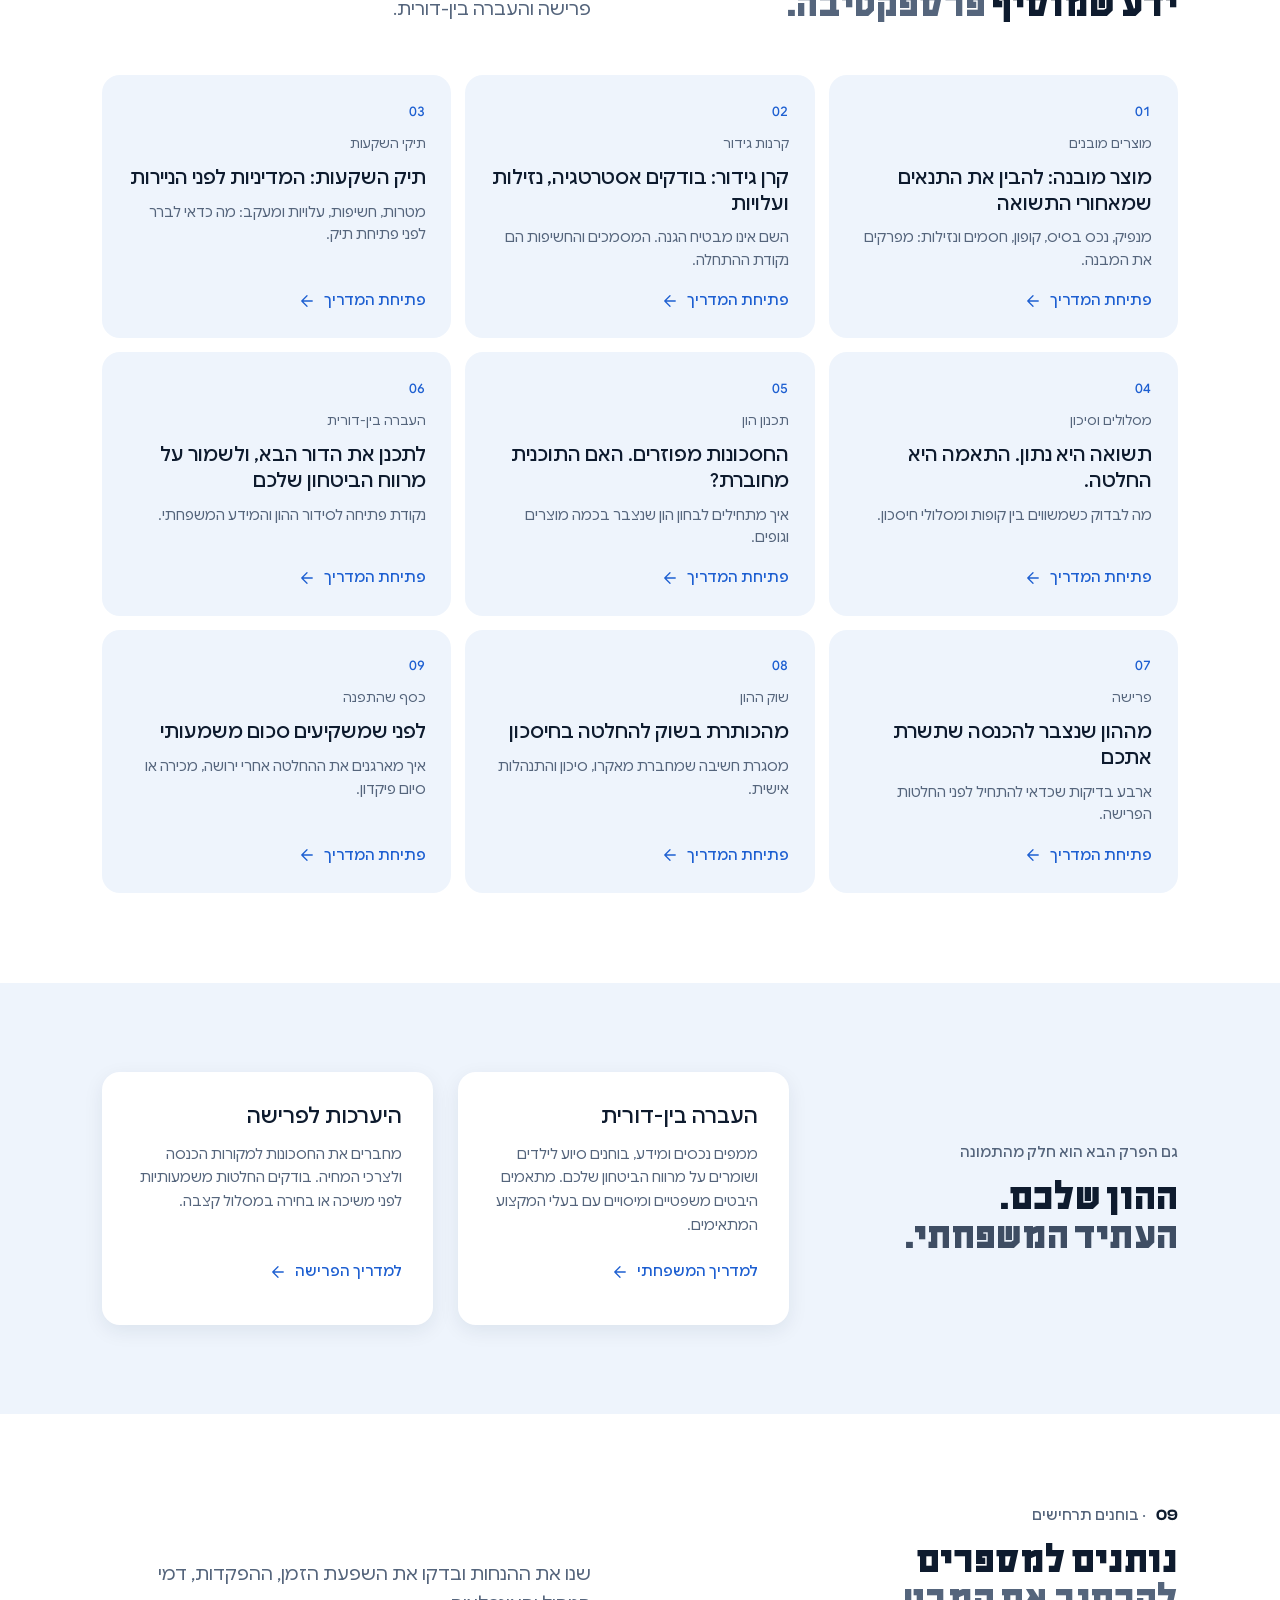
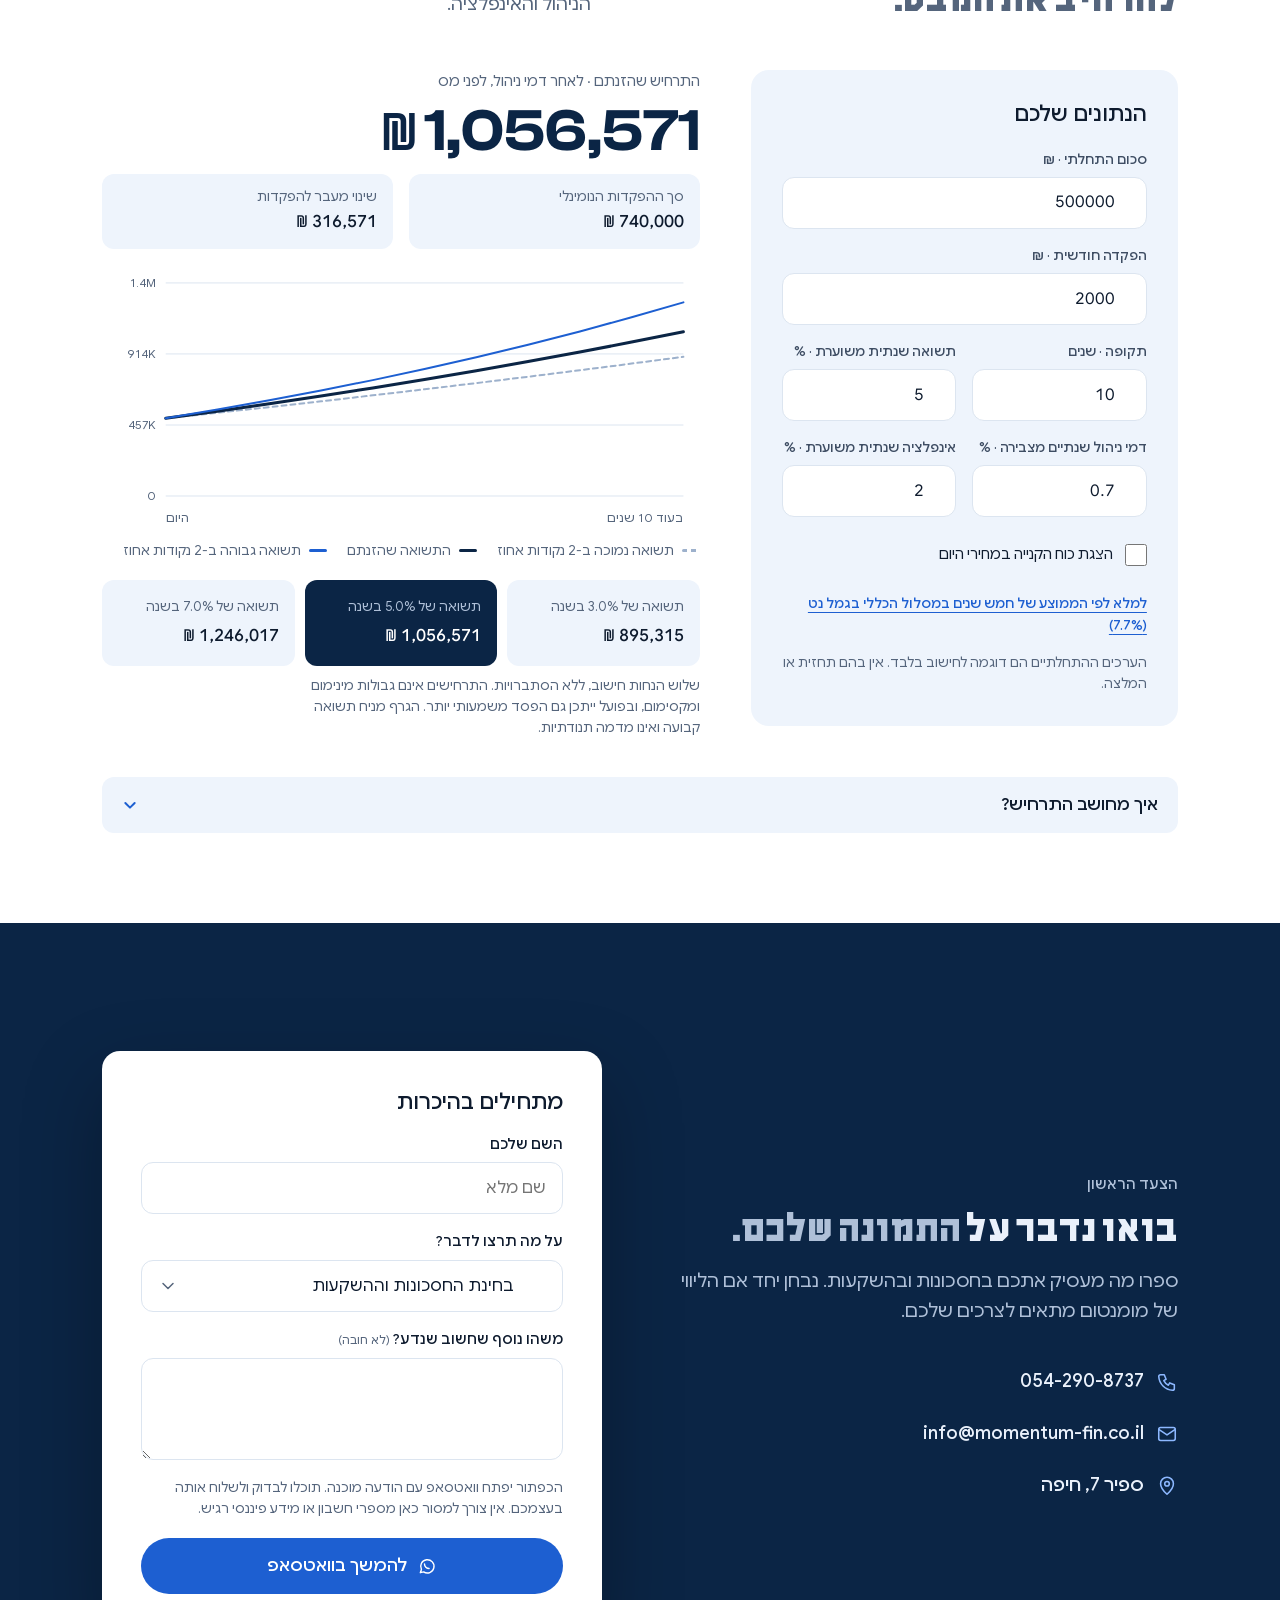
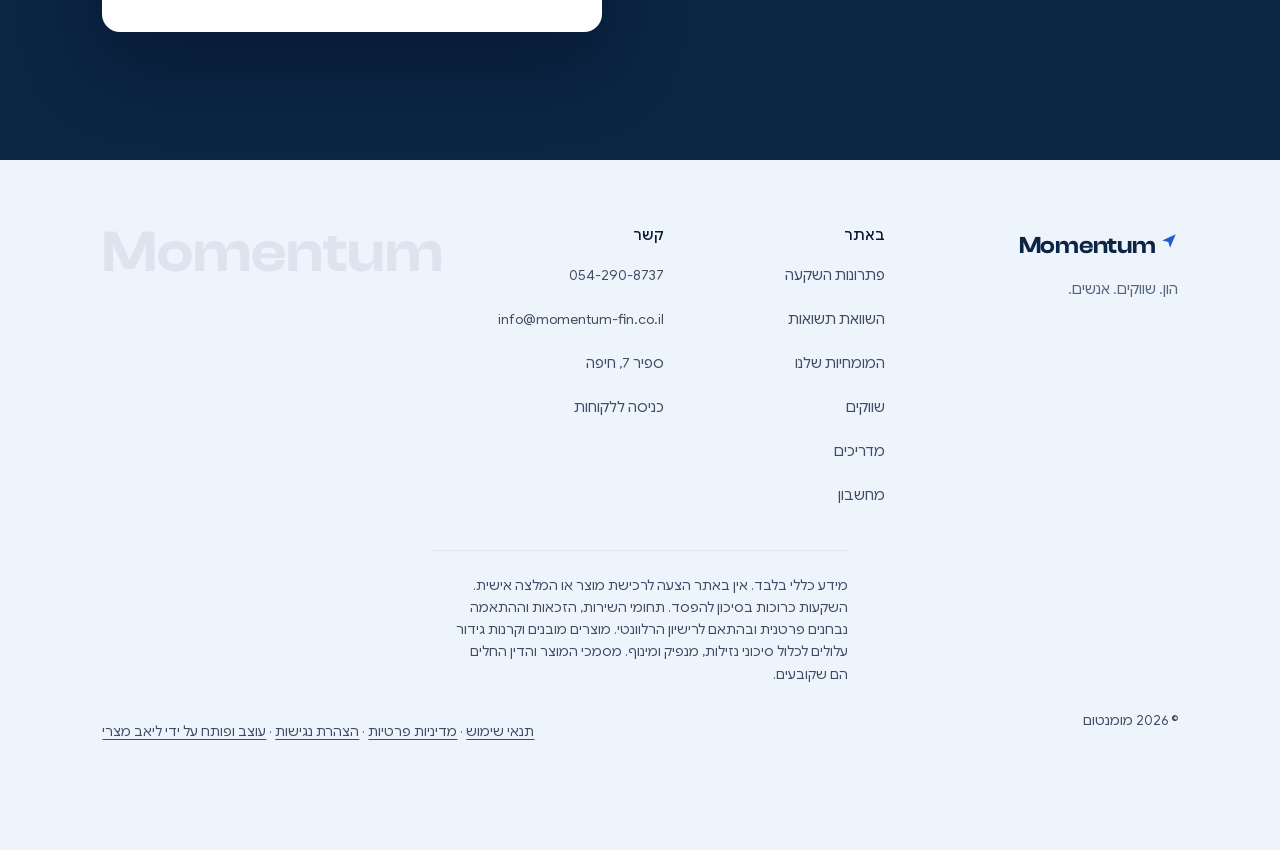
==== commit 12753fa4: "sketch update 2026-10-01_1330" ====
--- a/index.html
+++ b/index.html
@@ -1,380 +1,514 @@
-<!DOCTYPE html>
+<!doctype html>
 <html lang="he" dir="rtl">
 <head>
 <meta charset="utf-8">
-<meta name="viewport" content="width=device-width, initial-scale=1">
+<meta name="viewport" content="width=device-width, initial-scale=1, viewport-fit=cover">
+<title>מומנטום · תכנון פיננסי עם הבנה של שוק ההון</title>
+<meta name="description" content="ליווי אישי שמחבר בין שוק ההון, החסכונות והשאיפות שלכם. תיקי השקעות, חיסכון פיננסי, מוצרים מובנים וקרנות גידור. מתן משה, מומנטום.">
 <meta name="robots" content="noindex, nofollow">
-<meta name="theme-color" content="#070A09">
-<title>מומנטום | מתן משה, סוכן ביטוח פנסיוני</title>
-<meta name="description" content="פנסיה, קופות גמל והשתלמות, ולצידן קרנות גידור בנאמנות ומוצרים מובנים. בדקו עם נתוני משרד האוצר איפה הקופה שלכם עומדת מול כל השוק.">
+<meta name="theme-color" content="#ffffff">
 <link rel="icon" href="images/favicon.svg" type="image/svg+xml">
 <link rel="preload" href="fonts/Elkanah-ExtraBold.woff2" as="font" type="font/woff2" crossorigin>
 <link rel="preload" href="fonts/GoogleSans-Hebrew.woff2" as="font" type="font/woff2" crossorigin>
-<link rel="preconnect" href="https://data.gov.il" crossorigin>
-<link rel="stylesheet" href="site.css?v=7a7351ff">
-<script>document.documentElement.classList.add("js");if(!matchMedia("(prefers-reduced-motion: reduce)").matches&&!/[?&]edit=1/.test(location.search))document.documentElement.classList.add("open-anim")</script>
+<link rel="stylesheet" href="site.css?v=m2-1">
+<script>
+  /* the progressive-enhancement gate (engine/motion.md 2), and the page opening only when motion is allowed */
+  (function () {
+    var h = document.documentElement, still = false;
+    h.classList.add("js");
+    try { still = !!(JSON.parse(localStorage.getItem("momentum-a11y") || "{}").still); } catch (e) {}
+    if (true && !still && !matchMedia("(prefers-reduced-motion: reduce)").matches) h.classList.add("open-anim");
+  })();
+</script>
 </head>
-<body data-page="index">
-<div class="aura" aria-hidden="true"><i></i><i></i></div>
-<a class="skip" href="#main">דילוג לתוכן</a>
+<body>
+<a class="hskip" href="#main">דילוג לתוכן</a>
 <header class="hd" id="hd">
-  <div class="hd-pill glass">
-    <a class="hd-logo" href="index.html" aria-label="מומנטום, לעמוד הבית"><span class="brand "><svg class="brand-m" viewBox="0 0 350 178" aria-hidden="true" focusable="false"><path fill="currentColor" d="M151 0H209V178H151V82L69 178H0Z"/><path fill="currentColor" d="M291 0H350V178H292V82L209 178V96.7Z"/></svg><span class="brand-t">מומנטום</span></span></a>
-    <nav class="hd-nav" aria-label="ראשי"><a class="hd-link" href="index.html#terminal">איפה אתם עומדים</a><a class="hd-link" href="index.html#services">שירותים</a><a class="hd-link" href="index.html#about">מי אנחנו</a><a class="hd-link" href="index.html#calc">מחשבון</a></nav>
-    <a class="hd-login" href="https://portal.roeto.co.il/Clientinfo/login" target="_blank" rel="noopener"><svg class="i-lock" viewBox="0 0 24 24" fill="none" stroke="currentColor" stroke-width="1.8" stroke-linecap="round" stroke-linejoin="round" aria-hidden="true"><rect x="5" y="10.5" width="14" height="10" rx="2.5"/><path d="M8.5 10.5V7.8a3.5 3.5 0 0 1 7 0v2.7"/></svg><span>כניסה ללקוחות</span></a>
-    <a class="btn btn-primary btn-sm hd-cta" href="https://wa.me/972542908737?text=%D7%A9%D7%9C%D7%95%D7%9D%20%D7%9E%D7%AA%D7%9F%2C%20%D7%94%D7%92%D7%A2%D7%AA%D7%99%20%D7%9E%D7%94%D7%90%D7%AA%D7%A8%20%D7%A9%D7%9C%20%D7%9E%D7%95%D7%9E%D7%A0%D7%98%D7%95%D7%9D%20%D7%95%D7%90%D7%A9%D7%9E%D7%97%20%D7%9C%D7%A9%D7%99%D7%97%D7%94." target="_blank" rel="noopener">לשיחה עם מתן</a>
-    <button class="burger" type="button" aria-expanded="false" aria-controls="drawer" aria-label="פתיחת התפריט"><span></span><span></span></button>
+  <div class="hd-pill">
+    <a class="logo" href="#top" aria-label="מומנטום, לעמוד הבית"><span class="wm" lang="en">Momentum</span><svg class="logo-arrow" viewBox="0 0 24 24" aria-hidden="true"><path fill="currentColor" d="M3 11.2 21 3l-7.6 18-2.3-7.6z"/></svg></a>
+    <nav class="hd-nav" aria-label="ראשי">
+      <a class="hlink" href="#solutions">פתרונות השקעה</a>
+      <a class="hlink" href="#returns">השוואת תשואות</a>
+      <div class="hd-sub" data-sub>
+        <button class="hlink hd-sub-btn" type="button" aria-expanded="false" aria-controls="sub-exp">המומחיות שלנו<svg viewBox="0 0 24 24" fill="none" stroke="currentColor" stroke-width="1.8" stroke-linecap="round" stroke-linejoin="round" aria-hidden="true"><path d="m6 9 6 6 6-6"/></svg></button>
+        <ul class="hd-sub-list" id="sub-exp">
+          <li><a href="#expertise" data-open-dlg="exp-planning">תכנון פיננסי</a></li>
+          <li><a href="#expertise" data-open-dlg="exp-wealth">ניהול עושר</a></li>
+          <li><a href="#expertise" data-open-dlg="exp-pension">תכנון פנסיוני וביטוחי</a></li>
+          <li><a href="#expertise" data-open-dlg="exp-business">ייעוץ עסקי</a></li>
+          <li><a href="#expertise" data-open-dlg="exp-realestate">נדל"ן</a></li>
+        </ul>
+      </div>
+      <a class="hlink" href="#knowledge">מרכז הידע</a>
+      <a class="hlink" href="#about">אודות</a>
+    </nav>
+    <a class="btn shine hd-cta" href="#contact">בואו נכיר</a>
+    <button class="burger" type="button" aria-label="פתיחת תפריט" aria-expanded="false" aria-controls="md"><i></i><i></i><i></i></button>
   </div>
 </header>
-<div class="drawer" id="drawer" inert>
-  <div class="drawer-scrim" data-close></div>
-  <nav class="drawer-panel" aria-label="תפריט">
-    <div class="drawer-top"><span class="brand "><svg class="brand-m" viewBox="0 0 350 178" aria-hidden="true" focusable="false"><path fill="currentColor" d="M151 0H209V178H151V82L69 178H0Z"/><path fill="currentColor" d="M291 0H350V178H292V82L209 178V96.7Z"/></svg><span class="brand-t">מומנטום</span></span><button class="drawer-x" type="button" data-close aria-label="סגירת התפריט"><span></span><span></span></button></div>
-    <ul class="drawer-list"><li style="--i:0"><a href="index.html#terminal">איפה אתם עומדים</a></li><li style="--i:1"><a href="index.html#services">שירותים</a></li><li style="--i:2"><a href="index.html#about">מי אנחנו</a></li><li style="--i:3"><a href="index.html#calc">מחשבון</a></li><li style="--i:4"><a href="index.html#process">איך עובדים</a></li></ul>
-    <div class="drawer-foot">
-      <a class="btn btn-primary btn-block" href="https://wa.me/972542908737?text=%D7%A9%D7%9C%D7%95%D7%9D%20%D7%9E%D7%AA%D7%9F%2C%20%D7%94%D7%92%D7%A2%D7%AA%D7%99%20%D7%9E%D7%94%D7%90%D7%AA%D7%A8%20%D7%A9%D7%9C%20%D7%9E%D7%95%D7%9E%D7%A0%D7%98%D7%95%D7%9D%20%D7%95%D7%90%D7%A9%D7%9E%D7%97%20%D7%9C%D7%A9%D7%99%D7%97%D7%94." target="_blank" rel="noopener"><svg class="i-wa" viewBox="0 0 24 24" fill="currentColor" aria-hidden="true"><path d="M12 2.2a9.7 9.7 0 0 0-8.4 14.6L2.2 21.8l5.1-1.3A9.7 9.7 0 1 0 12 2.2Zm0 17.7c-1.5 0-3-.4-4.2-1.2l-.3-.2-3 .8.8-2.9-.2-.3A8 8 0 1 1 12 19.9Zm4.4-6c-.2-.1-1.4-.7-1.7-.8-.2-.1-.4-.1-.5.1l-.8.9c-.1.2-.3.2-.5.1a6.6 6.6 0 0 1-3.3-2.9c-.2-.4.3-.4.8-1.3.1-.2 0-.3 0-.4l-.8-1.8c-.2-.5-.4-.4-.5-.4h-.5c-.2 0-.4.1-.6.3-.2.2-.8.8-.8 2s.9 2.3 1 2.5c.1.2 1.7 2.6 4.2 3.6 1.6.7 2.2.7 3 .6.5-.1 1.4-.6 1.6-1.1.2-.6.2-1 .1-1.1l-.4-.2Z"/></svg>לשיחה עם מתן</a>
-      <a class="drawer-login" href="https://portal.roeto.co.il/Clientinfo/login" target="_blank" rel="noopener"><svg class="i-lock" viewBox="0 0 24 24" fill="none" stroke="currentColor" stroke-width="1.8" stroke-linecap="round" stroke-linejoin="round" aria-hidden="true"><rect x="5" y="10.5" width="14" height="10" rx="2.5"/><path d="M8.5 10.5V7.8a3.5 3.5 0 0 1 7 0v2.7"/></svg>כניסה ללקוחות</a>
+
+<div class="md" id="md" role="dialog" aria-modal="true" aria-label="תפריט">
+  <div class="md-scrim"></div>
+  <nav class="md-panel" aria-label="ניווט ראשי">
+    <div class="md-top"><span class="logo"><span class="wm" lang="en">Momentum</span><svg class="logo-arrow" viewBox="0 0 24 24" aria-hidden="true"><path fill="currentColor" d="M3 11.2 21 3l-7.6 18-2.3-7.6z"/></svg></span><button class="md-close" type="button" aria-label="סגירת תפריט"><svg viewBox="0 0 24 24" fill="none" stroke="currentColor" stroke-width="1.7" stroke-linecap="round" aria-hidden="true"><path d="M18 6 6 18M6 6l12 12"/></svg></button></div>
+    <ul>
+      <li class="md-item"><a class="md-link" href="#solutions"><small>01</small>פתרונות השקעה</a></li>
+      <li class="md-item"><a class="md-link" href="#returns"><small>02</small>השוואת תשואות</a></li>
+      <li class="md-item"><a class="md-link" href="#expertise"><small>05</small>המומחיות שלנו</a></li>
+      <li class="md-item"><a class="md-link" href="#markets"><small>06</small>שווקים</a></li>
+      <li class="md-item"><a class="md-link" href="#about"><small>07</small>אודות</a></li>
+      <li class="md-item"><a class="md-link" href="#knowledge"><small>08</small>מרכז הידע</a></li>
+      <li class="md-item"><a class="md-link" href="#tools"><small>09</small>מחשבון</a></li>
+    </ul>
+    <div class="md-cta">
+      <a class="btn" href="#contact">בואו נכיר</a>
+      <a class="btn b2" href="https://portal.roeto.co.il/Clientinfo/login" target="_blank" rel="noopener">כניסה ללקוחות</a>
     </div>
   </nav>
 </div>
+
 <main id="main" tabindex="-1">
-<!-- ============ 01 HERO (MV:h1, centered, with the terminal peeking from below). The trend line behind the glass is real
-     data (MV:g126): the asset-weighted average of the general track of the study funds, 60 months, from gemelnet. The path
-     is written by build.mjs from data/hero-series.json, so it is there without JS ============ -->
-<section class="hero" id="top" aria-labelledby="hero-h" data-cta-origin>
-  <div class="hero-chart" aria-hidden="true">
-    <svg viewBox="0 0 1600 600" preserveAspectRatio="none">
-      <defs><linearGradient id="hc-g" x1="0" y1="0" x2="0" y2="1"><stop offset="0" stop-color="#00FF06" stop-opacity=".16"/><stop offset="1" stop-color="#00FF06" stop-opacity="0"/></linearGradient></defs>
-      <g class="hc-grid"></g>
-      <path class="hc-fill" d="M0.0 512.9 L25.1 494.1 L50.2 492.6 L75.3 480.2 L100.3 494.5 L125.4 500.6 L150.5 495.3 L175.6 507.2 L200.7 526.1 L225.8 546.1 L250.8 521.9 L275.9 531.0 L301.0 560.0 L326.1 547.2 L351.2 537.9 L376.3 551.3 L401.4 534.9 L426.4 544.7 L451.5 542.0 L476.6 531.0 L501.7 524.3 L526.8 511.3 L551.9 492.7 L576.9 494.2 L602.0 504.5 L627.1 522.5 L652.2 499.7 L677.3 481.6 L702.4 479.5 L727.5 463.3 L752.5 445.0 L777.6 456.2 L802.7 445.3 L827.8 436.8 L852.9 427.0 L878.0 419.1 L903.1 403.4 L928.1 402.0 L953.2 384.6 L978.3 380.0 L1003.4 367.9 L1028.5 369.7 L1053.6 378.6 L1078.6 371.8 L1103.7 350.9 L1128.8 322.0 L1153.9 312.1 L1179.0 302.1 L1204.1 282.6 L1229.2 269.1 L1254.2 259.5 L1279.3 250.6 L1304.4 230.6 L1329.5 223.1 L1354.6 246.3 L1379.7 205.7 L1404.7 183.0 L1429.8 189.5 L1454.9 194.1 L1480.0 180.0 L1480 600 L0 600 Z"/>
-      <path class="hc-line" d="M0.0 512.9 L25.1 494.1 L50.2 492.6 L75.3 480.2 L100.3 494.5 L125.4 500.6 L150.5 495.3 L175.6 507.2 L200.7 526.1 L225.8 546.1 L250.8 521.9 L275.9 531.0 L301.0 560.0 L326.1 547.2 L351.2 537.9 L376.3 551.3 L401.4 534.9 L426.4 544.7 L451.5 542.0 L476.6 531.0 L501.7 524.3 L526.8 511.3 L551.9 492.7 L576.9 494.2 L602.0 504.5 L627.1 522.5 L652.2 499.7 L677.3 481.6 L702.4 479.5 L727.5 463.3 L752.5 445.0 L777.6 456.2 L802.7 445.3 L827.8 436.8 L852.9 427.0 L878.0 419.1 L903.1 403.4 L928.1 402.0 L953.2 384.6 L978.3 380.0 L1003.4 367.9 L1028.5 369.7 L1053.6 378.6 L1078.6 371.8 L1103.7 350.9 L1128.8 322.0 L1153.9 312.1 L1179.0 302.1 L1204.1 282.6 L1229.2 269.1 L1254.2 259.5 L1279.3 250.6 L1304.4 230.6 L1329.5 223.1 L1354.6 246.3 L1379.7 205.7 L1404.7 183.0 L1429.8 189.5 L1454.9 194.1 L1480.0 180.0"/>
-    </svg>
-    <span class="hc-dot" style="--x:92.50%;--y:30.00%"><span class="hc-tag"><b>+41.8%</b><small>קרנות השתלמות, מסלול כללי, 60 חודשים</small></span></span>
-  </div>
-  <div class="hero-in">
-    <p class="kicker hero-kicker" data-open><svg class="kicker-m" viewBox="0 0 350 178" aria-hidden="true" focusable="false"><path fill="currentColor" d="M151 0H209V178H151V82L69 178H0Z"/><path fill="currentColor" d="M291 0H350V178H292V82L209 178V96.7Z"/></svg>מומנטום · סוכנות לביטוח פנסיוני</p>
-    <h1 id="hero-h" data-open data-lines><span>סוכן פנסיוני</span> <span>שחושב כמו <em>משקיע.</em></span></h1>
-    <p class="lead hero-lead" data-open>פנסיה, קופות גמל והשתלמות, ולצידן קרנות גידור בנאמנות ומוצרים מובנים. מתן משה מלווה חוסכים ומשקיעים מאז 2001.</p>
-    <div class="hero-cta" data-open>
-      <a class="btn btn-primary btn-lg shine" href="https://wa.me/972542908737?text=%D7%A9%D7%9C%D7%95%D7%9D%20%D7%9E%D7%AA%D7%9F%2C%20%D7%94%D7%92%D7%A2%D7%AA%D7%99%20%D7%9E%D7%94%D7%90%D7%AA%D7%A8%20%D7%A9%D7%9C%20%D7%9E%D7%95%D7%9E%D7%A0%D7%98%D7%95%D7%9D%20%D7%95%D7%90%D7%A9%D7%9E%D7%97%20%D7%9C%D7%A9%D7%99%D7%97%D7%94." target="_blank" rel="noopener"><svg class="i-wa" viewBox="0 0 24 24" fill="currentColor" aria-hidden="true"><path d="M12 2.2a9.7 9.7 0 0 0-8.4 14.6L2.2 21.8l5.1-1.3A9.7 9.7 0 1 0 12 2.2Zm0 17.7c-1.5 0-3-.4-4.2-1.2l-.3-.2-3 .8.8-2.9-.2-.3A8 8 0 1 1 12 19.9Zm4.4-6c-.2-.1-1.4-.7-1.7-.8-.2-.1-.4-.1-.5.1l-.8.9c-.1.2-.3.2-.5.1a6.6 6.6 0 0 1-3.3-2.9c-.2-.4.3-.4.8-1.3.1-.2 0-.3 0-.4l-.8-1.8c-.2-.5-.4-.4-.5-.4h-.5c-.2 0-.4.1-.6.3-.2.2-.8.8-.8 2s.9 2.3 1 2.5c.1.2 1.7 2.6 4.2 3.6 1.6.7 2.2.7 3 .6.5-.1 1.4-.6 1.6-1.1.2-.6.2-1 .1-1.1l-.4-.2Z"/></svg>לשיחה עם מתן</a>
-      <a class="btn btn-glass btn-lg" href="#terminal">איפה הקופה שלכם עומדת<svg class="i-down" viewBox="0 0 24 24" fill="none" stroke="currentColor" stroke-width="1.9" stroke-linecap="round" stroke-linejoin="round" aria-hidden="true"><path d="M12 5v14m-6-6 6 6 6-6"/></svg></a>
-    </div>
-  </div>
-</section>
-<div class="peek-slot">
-  <!-- the peek: a real preview of the terminal, filled from the same data. It rises as the page scrolls (a curtain) -->
-  <a class="peek glass" href="#terminal" data-peek aria-label="לדירוג המלא של הקופות">
-    <span class="peek-top"><span class="live"><i></i>דירוג חי</span><span data-peek-title>קרנות השתלמות · מסלול כללי · ממוצע שנתי, 5 שנים</span><span class="peek-src" data-peek-src>גמל נט</span></span>
-    <ol class="peek-rows" data-peek-rows>
-      <li><span class="pr-n">01</span><span class="pr-name">טוען את נתוני משרד האוצר</span><span class="pr-v">...</span></li>
-      <li><span class="pr-n">02</span><span class="pr-name">&nbsp;</span><span class="pr-v">&nbsp;</span></li>
-      <li><span class="pr-n">03</span><span class="pr-name">&nbsp;</span><span class="pr-v">&nbsp;</span></li>
-    </ol>
-  </a>
+
+<section class="hero" id="top">
+  <p class="kicker eyebrow lad l1" lang="en">MOMENTUM · FINANCIAL PERSPECTIVE</p>
+  <h1 class="lad l2"><span>לראות רחוק.</span> <span>להבין לעומק.</span> <em>להשקיע מתוך ידע.</em></h1>
+  <p class="lead lad l3">ההון שצברתם ראוי לתמונה רחבה. ליווי אישי שמחבר בין שוק ההון, החסכונות והשאיפות שלכם.</p>
+  <div class="ctas lad l4">
+    <a class="btn lg shine" data-cta href="#contact">לשיחת היכרות</a>
+    <a class="lnk" href="#returns">לבחינת התשואות <svg class="down" viewBox="0 0 24 24" fill="none" stroke="currentColor" stroke-width="1.7" stroke-linecap="round" stroke-linejoin="round" aria-hidden="true"><path d="M12 5v14m-6-6 6 6 6-6"/></svg></a>
+  </div>
+  <p class="audience lad l5">לחוסכים ולמשפחות עם הון של כ-500 אלף ₪ ומעלה</p>
+</section>
+
+<div class="peek-wrap" aria-label="מפת השוק">
+  <div class="peek">
+    <div class="peek-bar"><span class="live"><i aria-hidden="true"></i><b>השוק בתנועה.</b> התוכנית שלכם במרכז.</span><span class="peek-src">מפת S&amp;P 500 לפי סקטורים · TradingView</span></div>
+    <div class="peek-map tv" data-tv="heatmap"><div class="tradingview-widget-container"><div class="tradingview-widget-container__widget"></div></div><p class="tv-fallback">מפת השוק נטענת מ-TradingView. אם היא לא מופיעה, <a href="https://www.tradingview.com/heatmap/stock/" target="_blank" rel="noopener">אפשר לראות אותה באתר הספק</a>.</p></div>
+  </div>
 </div>
 
-<!-- ============ 02 BREATH (C14 monologue). The statement is painted word by word (MV:g48) and, behind it, four real
-     tracks of the study funds draw themselves on one scale: the market the sentence speaks of, quieter than the hero ============ -->
-<section class="breath" data-comp="C14" aria-label="הגישה שלנו">
-  <div class="breath-chart" aria-hidden="true"><svg viewBox="0 0 1600 600" preserveAspectRatio="none"><path class="bt bt-bonds" d="M0.0 560.0 L51.6 556.7 L103.2 548.7 L154.8 552.4 L206.5 548.3 L258.1 544.3 L309.7 537.0 L361.3 530.9 L412.9 522.9 L464.5 522.8 L516.1 514.7 L567.7 511.8 L619.4 508.0 L671.0 504.5 L722.6 504.6 L774.2 500.1 L825.8 496.7 L877.4 484.6 L929.0 481.2 L980.6 475.2 L1032.3 466.7 L1083.9 459.6 L1135.5 455.8 L1187.1 453.4 L1238.7 448.2 L1290.3 445.1 L1341.9 454.0 L1393.5 442.9 L1445.2 434.2 L1496.8 430.6 L1548.4 431.3 L1600.0 426.7"/><path class="bt bt-general" d="M0.0 559.9 L51.6 547.0 L103.2 531.6 L154.8 540.7 L206.5 531.6 L258.1 525.1 L309.7 516.6 L361.3 509.9 L412.9 496.8 L464.5 495.6 L516.1 481.6 L567.7 477.9 L619.4 467.9 L671.0 469.0 L722.6 476.3 L774.2 470.4 L825.8 453.4 L877.4 429.7 L929.0 422.0 L980.6 413.7 L1032.3 397.5 L1083.9 386.4 L1135.5 378.2 L1187.1 371.3 L1238.7 354.7 L1290.3 349.9 L1341.9 369.9 L1393.5 336.5 L1445.2 318.6 L1496.8 323.5 L1548.4 327.1 L1600.0 314.9"/><path class="bt bt-sp" d="M0.0 546.5 L51.6 525.3 L103.2 482.1 L154.8 496.8 L206.5 475.1 L258.1 433.2 L309.7 424.0 L361.3 432.3 L412.9 400.5 L464.5 403.9 L516.1 377.5 L567.7 391.7 L619.4 382.5 L671.0 411.6 L722.6 419.2 L774.2 441.7 L825.8 417.6 L877.4 410.9 L929.0 385.2 L980.6 385.2 L1032.3 363.1 L1083.9 355.3 L1135.5 351.8 L1187.1 368.2 L1238.7 383.9 L1290.3 382.1 L1341.9 418.0 L1393.5 391.0 L1445.2 387.2 L1496.8 347.6 L1548.4 328.3 L1600.0 319.4"/><path class="bt bt-stocks" d="M0.0 557.9 L51.6 528.5 L103.2 501.4 L154.8 521.9 L206.5 502.5 L258.1 486.6 L309.7 475.9 L361.3 468.9 L412.9 444.3 L464.5 443.5 L516.1 416.6 L567.7 413.8 L619.4 390.8 L671.0 401.9 L722.6 425.2 L774.2 419.9 L825.8 376.1 L877.4 331.8 L929.0 313.9 L980.6 303.6 L1032.3 271.1 L1083.9 249.5 L1135.5 236.8 L1187.1 222.4 L1238.7 182.0 L1290.3 174.5 L1341.9 220.8 L1393.5 138.0 L1445.2 100.0 L1496.8 128.4 L1548.4 137.4 L1600.0 113.4"/></svg></div>
-  <div class="breath-in">
-    <p class="say">רוב האנשים פוגשים את הפנסיה שלהם פעם בשנה, בדוח שאף אחד לא קורא. אצלנו הקופה היא חלק מהתיק, ובודקים אותה כמו השקעה: <em>מול השוק, מול הסיכון, ומול מה שהיא עולה לכם.</em></p>
-    <p class="breath-src"><span class="bl bl-general">כללי</span><span class="bl bl-sp">S&amp;P 500</span><span class="bl bl-stocks">מניות</span><span class="bl bl-bonds">אג״ח</span><span class="bl-t">קרנות השתלמות, ינואר 2024 עד אוגוסט 2026. מקור: גמל נט.</span></p>
-  </div>
-</section>
-
-<!-- ============ 03 THE TERMINAL (C11 split, sticky board). The signature: pick a fund type and a track, every fund in
-     Israel lines up from first to last, and the board flips like a trading board (MV:g100). Live from data.gov.il,
-     with data/gemelnet.json when the source does not answer ============ -->
-<section class="sec term" id="terminal" aria-labelledby="t-h">
-  <div class="sec-head">
-    <p class="kicker rv"><span class="k-n">01</span>איפה אתם עומדים</p>
-    <h2 id="t-h" class="rv">כל הקופות בשוק, ממקום ראשון עד אחרון.</h2>
-    <p class="lead rv">בחרו סוג קופה ומסלול, ומצאו את הקופה שלכם ברשימה. הדירוג נבנה עכשיו מנתוני גמל נט של משרד האוצר.</p>
-  </div>
-
-  <div class="term-controls rv" role="group" aria-label="בחירת קופה">
-    <div class="seg" data-seg="kind" role="radiogroup" aria-label="סוג הקופה">
-      <button type="button" role="radio" aria-checked="true" data-v="hish">קרן השתלמות</button>
-      <button type="button" role="radio" aria-checked="false" data-v="gemel">קופת גמל</button>
-      <button type="button" role="radio" aria-checked="false" data-v="invest">גמל להשקעה</button>
-    </div>
-    <div class="seg" data-seg="track" role="radiogroup" aria-label="מסלול">
-      <button type="button" role="radio" aria-checked="true" data-v="general">כללי</button>
-      <button type="button" role="radio" aria-checked="false" data-v="sp">S&amp;P 500</button>
-      <button type="button" role="radio" aria-checked="false" data-v="stocks">מניות</button>
-      <button type="button" role="radio" aria-checked="false" data-v="bonds">אג״ח</button>
-    </div>
-    <div class="seg" data-seg="period" role="radiogroup" aria-label="תקופה">
-      <button type="button" role="radio" aria-checked="false" data-v="ytd">מתחילת השנה</button>
-      <button type="button" role="radio" aria-checked="false" data-v="y3">3 שנים</button>
-      <button type="button" role="radio" aria-checked="true" data-v="y5">5 שנים</button>
-    </div>
-    <button class="pub" type="button" aria-pressed="true" data-public><i aria-hidden="true"></i>רק קופות שפתוחות לכולם</button>
-  </div>
-
-  <div class="term-grid" data-comp="C11">
-    <aside class="board glass" aria-labelledby="b-lab" data-board>
-      <p class="b-lab" id="b-lab" data-b-lab>המקום הראשון במסלול</p>
-      <div class="b-rank"><span class="sf" data-sf="rank" aria-hidden="true"></span><span class="b-of">מתוך <b data-b-total>0</b></span></div>
-      <div class="sr-only" aria-live="polite" data-b-sr></div>
-      <p class="b-name" data-b-name>&nbsp;</p>
-      <p class="b-co" data-b-co>&nbsp;</p>
-      <div class="b-yield"><b class="b-y stat" data-b-y>-</b><span class="b-y-lab" data-b-ylab>ממוצע שנתי, 5 שנים</span></div>
-      <dl class="b-stats">
-        <div><dt>דמי ניהול מצבירה</dt><dd class="stat" data-b-fee>-</dd></div>
-        <div><dt>מדד שארפ</dt><dd class="stat" data-b-sharpe>-</dd></div>
-        <div><dt>נכסים מנוהלים</dt><dd class="stat" data-b-assets>-</dd></div>
-      </dl>
-      <div class="b-dist" data-b-dist aria-hidden="true"></div>
-      <p class="b-dist-lab" aria-hidden="true"><span>התשואה הנמוכה במסלול</span><span>הגבוהה</span></p>
-    </aside>
-
-    <div class="term-list">
-      <div class="tl-search">
-        <label for="tl-q">חפשו את הקופה שלכם</label>
-        <div class="tl-q-in"><svg viewBox="0 0 24 24" fill="none" stroke="currentColor" stroke-width="1.8" stroke-linecap="round" aria-hidden="true"><circle cx="11" cy="11" r="6.5"/><path d="M16 16l4 4"/></svg><input id="tl-q" type="search" placeholder="שם החברה או הקופה, למשל הראל" autocomplete="off" data-tl-q></div>
-      </div>
-      <div class="tl-head" aria-hidden="true"><span>מקום</span><span>קופה</span><span data-tl-col>ממוצע שנתי</span><span>דמי ניהול</span></div>
-      <ol class="tl" data-tl aria-label="דירוג הקופות"></ol>
-      <p class="tl-empty" data-tl-empty hidden>לא מצאנו קופה בשם הזה במסלול. נסו שם של חברה, או בחרו מסלול אחר.</p>
-      <button class="tl-more" type="button" data-tl-more hidden></button>
-      <p class="tl-note" data-tl-note>מקור: גמל נט, רשות שוק ההון, ביטוח וחיסכון. תשואות עבר אינן מבטיחות תשואות בעתיד, והדירוג אינו המלצה או ייעוץ.</p>
-    </div>
-  </div>
-</section>
-
-<!-- ============ 04 SERVICES (C15 two storeys): the core wide, four specialties under it. Each opens a drawer in the page
-     (no inner pages: ar02). The small visuals are drawn in code from the subject itself, never from an icon library ============ -->
-<section class="sec svc" id="services" aria-labelledby="s-h">
-  <div class="sec-head">
-    <p class="kicker rv"><span class="k-n">02</span>מה אנחנו עושים</p>
-    <h2 id="s-h" class="rv">מהקופה של כל חודש, ועד השקעות שרוב הסוכנים לא נוגעים בהן.</h2>
-  </div>
-  <div class="svc-grid" data-comp="C15">
-    <article class="svc-hero rv">
-      <div class="svc-hero-t">
-        <h3>תכנון פנסיוני, גמל והשתלמות</h3>
-        <p>ממפים את כל הכסף שלכם דרך המסלקה הפנסיונית: קרן פנסיה, קופות גמל, קרן השתלמות, ביטוח מנהלים ופוליסות חיסכון. כל קופה נבדקת מול המסלול שלה בשוק, ומה שלא עובד בשבילכם זז.</p>
-        <ul class="chips"><li>קרן פנסיה</li><li>קופות גמל</li><li>קרן השתלמות</li><li>גמל להשקעה</li><li>ביטוח מנהלים</li><li>דמי ניהול</li></ul>
-        <button class="lnk" type="button" data-dlg="pension">איך זה עובד<svg class="i-arr" viewBox="0 0 24 24" fill="none" stroke="currentColor" stroke-width="1.9" stroke-linecap="round" stroke-linejoin="round" aria-hidden="true"><path d="M19 12H5m7-7-7 7 7 7"/></svg></button>
-      </div>
-      <div class="svc-hero-v" aria-hidden="true">
-        <p class="big-n"><b class="stat" data-count-funds>759</b><span>מסלולים</span></p>
-        <p class="big-sub">של <b data-count-cos>0</b> חברות מנהלות בהשוואה אחת, לפי הדיווח החודשי למשרד האוצר.</p>
-      </div>
+<section class="ticker" aria-label="על המסכים">
+  <span class="ticker-l">על המסכים</span>
+  <div class="tv tv-tape" data-tv="tape"><div class="tradingview-widget-container"><div class="tradingview-widget-container__widget"></div></div></div>
+</section>
+
+<section class="sec sol" id="solutions" aria-labelledby="sol-h" data-comp="C5">
+  <div class="head split reveal">
+    <div><p class="kicker"><b>01</b> · מרחב האפשרויות</p>
+    <h2 id="sol-h">עולם של השקעות. נקודת מבט אחת: <em>שלכם.</em></h2></div>
+    <p class="lead">בוחנים כל חלופה לפי תפקידה בתמונה הכוללת. מבנה, סיכון, נזילות ועלות, לפני החלטה.</p>
+  </div>
+  <div class="sol-grid">
+    <article class="sol-card feat reveal" style="--i:0">
+      <span class="no" lang="en">01 / PORTFOLIOS</span>
+      <h3>תיקי השקעות</h3>
+      <p>מדיניות השקעה שמחברת בין היעדים שלכם, החשיפות והיכולת לשאת סיכון. מתחילים במבנה התיק ובבחינת הגוף המנהל.</p>
+      <ul class="tags"><li>הקצאת נכסים</li><li>פיזור גלובלי</li><li>בקרה</li></ul>
+      <button class="lnk" type="button" data-open-dlg="g-portfolios">מה חשוב לבדוק בתיק מנוהל? <svg class="left" viewBox="0 0 24 24" fill="none" stroke="currentColor" stroke-width="1.7" stroke-linecap="round" stroke-linejoin="round" aria-hidden="true"><path d="M19 12H5m7-7-7 7 7 7"/></svg></button>
     </article>
-    <article class="svc-it rv">
-      <svg class="svc-v" viewBox="0 0 120 64" aria-hidden="true"><path class="v-mute" d="M4 40 L20 22 L34 46 L50 16 L66 50 L82 24 L98 44 L116 20"/><path class="v-acc" d="M4 40 L20 34 L34 38 L50 30 L66 34 L82 28 L98 30 L116 24"/></svg>
-      <h3>קרנות גידור בנאמנות</h3>
-      <p>אסטרטגיות של משקיעים מוסדיים, במבנה נאמנות, למי שעומד בתנאים.</p>
-      <button class="lnk" type="button" data-dlg="hedge">לפרטים<svg class="i-arr" viewBox="0 0 24 24" fill="none" stroke="currentColor" stroke-width="1.9" stroke-linecap="round" stroke-linejoin="round" aria-hidden="true"><path d="M19 12H5m7-7-7 7 7 7"/></svg></button>
+    <article class="sol-card reveal" style="--i:1">
+      <span class="no" lang="en">02 / SAVINGS</span>
+      <h3>חיסכון פיננסי</h3>
+      <p>קופות גמל, קרנות השתלמות ופוליסות חיסכון. בוחנים את המסלולים, העלויות וההחזקות שמעבר לשם הגוף.</p>
+      <a class="lnk" href="#returns">להשוואת התשואות <svg class="left" viewBox="0 0 24 24" fill="none" stroke="currentColor" stroke-width="1.7" stroke-linecap="round" stroke-linejoin="round" aria-hidden="true"><path d="M19 12H5m7-7-7 7 7 7"/></svg></a>
     </article>
-    <article class="svc-it rv">
-      <svg class="svc-v" viewBox="0 0 120 64" aria-hidden="true"><path class="v-mute" d="M4 32 H116"/><path class="v-acc" d="M4 44 H56 L104 12 H116"/><circle class="v-dot" cx="56" cy="44" r="3.5"/></svg>
-      <h3>מוצרים מובנים (Structure)</h3>
-      <p>תרחישים שמוגדרים מראש: כמה מרוויחים, מתי, ומה קורה אם השוק יורד.</p>
-      <button class="lnk" type="button" data-dlg="structure">לפרטים<svg class="i-arr" viewBox="0 0 24 24" fill="none" stroke="currentColor" stroke-width="1.9" stroke-linecap="round" stroke-linejoin="round" aria-hidden="true"><path d="M19 12H5m7-7-7 7 7 7"/></svg></button>
+    <article class="sol-card reveal" style="--i:2">
+      <span class="no" lang="en">03 / STRUCTURED</span>
+      <h3>מוצרים מובנים</h3>
+      <p>מפרקים את מנגנון התשלום: נכס הבסיס, תנאי הקופון, החסמים והחשיפה למנפיק. מבינים גם את תרחיש ההפסד.</p>
+      <button class="lnk" type="button" data-open-dlg="g-structured">למדריך המוצרים המובנים <svg class="left" viewBox="0 0 24 24" fill="none" stroke="currentColor" stroke-width="1.7" stroke-linecap="round" stroke-linejoin="round" aria-hidden="true"><path d="M19 12H5m7-7-7 7 7 7"/></svg></button>
     </article>
-    <article class="svc-it rv">
-      <svg class="svc-v" viewBox="0 0 120 64" aria-hidden="true"><path class="v-acc" d="M4 58 C30 56 52 40 72 16"/><path class="v-mute" d="M72 16 C84 22 100 38 116 56"/><circle class="v-dot" cx="72" cy="16" r="3.5"/></svg>
-      <h3>תכנון וליווי לפרישה</h3>
-      <p>מתי לפרוש, איך למשוך, וכמה מס נשאר אצלכם. כולל קיבוע זכויות.</p>
-      <button class="lnk" type="button" data-dlg="retire">לפרטים<svg class="i-arr" viewBox="0 0 24 24" fill="none" stroke="currentColor" stroke-width="1.9" stroke-linecap="round" stroke-linejoin="round" aria-hidden="true"><path d="M19 12H5m7-7-7 7 7 7"/></svg></button>
+    <article class="sol-card reveal" style="--i:3">
+      <span class="no" lang="en">04 / HEDGE FUNDS</span>
+      <h3>קרנות גידור</h3>
+      <p>בוחנים את האסטרטגיה, המינוף, דמי ההצלחה ומועדי הפדיון. ההבדלים בין קרנות מתחילים הרבה לפני התשואה.</p>
+      <button class="lnk" type="button" data-open-dlg="g-hedge">למדריך קרנות הגידור <svg class="left" viewBox="0 0 24 24" fill="none" stroke="currentColor" stroke-width="1.7" stroke-linecap="round" stroke-linejoin="round" aria-hidden="true"><path d="M19 12H5m7-7-7 7 7 7"/></svg></button>
     </article>
-    <article class="svc-it rv">
-      <svg class="svc-v" viewBox="0 0 120 64" aria-hidden="true"><rect class="v-acc-f" x="4" y="26" width="52" height="12" rx="3"/><rect class="v-mute-f" x="60" y="26" width="30" height="12" rx="3"/><rect class="v-mute-f v-dim" x="94" y="26" width="22" height="12" rx="3"/></svg>
-      <h3>ניהול עושר ותיק השקעות</h3>
-      <p>כסף נזיל שעובד: תיק מנוהל על שמכם, קופת גמל להשקעה, ותכנון שמסתכל על כל ההון יחד.</p>
-      <button class="lnk" type="button" data-dlg="portfolio">לפרטים<svg class="i-arr" viewBox="0 0 24 24" fill="none" stroke="currentColor" stroke-width="1.9" stroke-linecap="round" stroke-linejoin="round" aria-hidden="true"><path d="M19 12H5m7-7-7 7 7 7"/></svg></button>
+  </div>
+  <p class="fine reveal">הצגת תחומים לצורך היכרות ובחינה אינה הצעה למוצר מסוים. השירות והזכאות נקבעים לפי הצרכים, תנאי המוצר והרישיון הרלוונטי; ניהול תיק בפועל מחייב התקשרות עם גורם מורשה.</p>
+</section>
+
+<section class="sec deep returns" id="returns" aria-labelledby="rank-h" data-axis="start" data-comp="C11">
+  <div class="head split reveal">
+    <div><p class="kicker"><b>02</b> · הנתונים שמאחורי החיסכון</p>
+    <h2 id="rank-h">משווים תשואות. מסתכלים <em>מעבר לדירוג.</em></h2></div>
+    <p class="data-date"><span><i aria-hidden="true"></i>מקור: רשות שוק ההון · גמל נט</span><b>נתוני אוגוסט 2026</b></p>
+  </div>
+  <div class="frame reveal">
+    <div class="rk" data-rank>
+      <div class="rk-side">
+        <p class="rk-intro">בחרו סוג קופה, מסלול ותקופה, וכל הקופות שפתוחות לציבור מסתדרות לפי התשואה, מהראשונה עד האחרונה. לחיצה על שורה מסמנת אותה כשלכם.</p>
+        <div class="ctl"><span class="ctl-l" id="l-kind">מוצר</span>
+          <div class="seg" role="group" aria-labelledby="l-kind" data-seg="kind"><button type="button" data-v="hish" aria-pressed="true">קרנות השתלמות</button><button type="button" data-v="invest" aria-pressed="false">גמל להשקעה</button><button type="button" data-v="gemel" aria-pressed="false">קופות גמל</button></div></div>
+        <div class="ctl"><span class="ctl-l" id="l-track">סוג מסלול</span>
+          <div class="seg four" role="group" aria-labelledby="l-track" data-seg="track"><button type="button" data-v="general" aria-pressed="true">כללי</button><button type="button" data-v="stocks" aria-pressed="false">מניות</button><button type="button" data-v="sp" aria-pressed="false">S&amp;P 500</button><button type="button" data-v="bonds" aria-pressed="false">אג"ח</button></div></div>
+        <div class="ctl"><span class="ctl-l" id="l-period">תקופה</span>
+          <div class="seg" role="group" aria-labelledby="l-period" data-seg="period"><button type="button" data-v="ytd" aria-pressed="false">מתחילת השנה</button><button type="button" data-v="y3" aria-pressed="false">3 שנים</button><button type="button" data-v="y5" aria-pressed="true">5 שנים</button></div></div>
+        <div class="ctl sel"><label class="ctl-l" for="pick">הקופה שלכם</label>
+          <select id="pick" data-pick><option value="">לבחור מהרשימה</option><option value="13229">אינפיניטי השתלמות כללי</option><option value="1093">אלטשולר שחם השתלמות כללי</option><option value="1290">אלטשולר שחם השתלמות כללי ב'</option><option value="962">אנליסט השתלמות כללי</option><option value="964">הפניקס השתלמות כללי</option><option value="154">הראל השתלמות כללי</option><option value="1162">ילין לפידות קרן השתלמות מסלול כללי</option><option value="456">כלל השתלמות כללי</option><option value="579">מגדל השתלמות מסלול כללי</option><option value="12535">מור קרן השתלמות לשכירים ולעצמאים - כללי</option><option value="880">מיטב השתלמות כללי</option><option value="828">מנורה מבטחים השתלמות מסלול כללי</option></select></div>
+      </div>
+      <div class="rk-main">
+        <div class="readout" aria-live="polite" data-readout><span class="flap" data-r-flap aria-hidden="true"><span class="sf-t">0</span><span class="sf-t">1</span></span><span class="of" data-r-of>מקום ראשון מתוך 12 במסלול הכללי</span><span class="who" data-r-who>אינפיניטי השתלמות כללי</span></div>
+        <p class="readout-note" data-note>ממוצע שנתי של <b>8.66%</b> בחמש השנים האחרונות, דמי ניהול <b>0.60%</b>. בחרו את הקופה שלכם ברשימה או בטבלה.</p>
+        <div class="rk-cols" aria-hidden="true"><span>מקום</span><span>הגוף והמסלול</span><span data-col>ממוצע שנתי</span><span>דמי ניהול*</span></div>
+        <ol class="rk-list" id="rk-list" data-list><li data-flip-id="13229"><button class="rk-row" type="button" data-id="13229" aria-pressed="false" aria-label="מקום 1: אינפיניטי השתלמות כללי, אינפיניטי השתלמות, גמל ופנסיה. ממוצע שנתי 8.66%, דמי ניהול 0.60%"><span class="r">1</span><span class="n"><b><span class="nm">אינפיניטי</span><span class="mine">שלכם</span></b><small>אינפיניטי השתלמות כללי</small></span><span class="v">8.66%</span><span class="f">0.60%</span></button></li><li data-flip-id="12535"><button class="rk-row" type="button" data-id="12535" aria-pressed="false" aria-label="מקום 2: מור קרן השתלמות לשכירים ולעצמאים - כללי, מור גמל ופנסיה. ממוצע שנתי 8.47%, דמי ניהול 0.70%"><span class="r">2</span><span class="n"><b><span class="nm">מור</span><span class="mine">שלכם</span></b><small>מור קרן השתלמות לשכירים ולעצמאים - כללי</small></span><span class="v">8.47%</span><span class="f">0.70%</span></button></li><li data-flip-id="962"><button class="rk-row" type="button" data-id="962" aria-pressed="false" aria-label="מקום 3: אנליסט השתלמות כללי, אנליסט קופות גמל. ממוצע שנתי 8.47%, דמי ניהול 0.62%"><span class="r">3</span><span class="n"><b><span class="nm">אנליסט</span><span class="mine">שלכם</span></b><small>אנליסט השתלמות כללי</small></span><span class="v">8.47%</span><span class="f">0.62%</span></button></li><li data-flip-id="880"><button class="rk-row" type="button" data-id="880" aria-pressed="false" aria-label="מקום 4: מיטב השתלמות כללי, מיטב גמל ופנסיה. ממוצע שנתי 8.06%, דמי ניהול 0.60%"><span class="r">4</span><span class="n"><b><span class="nm">מיטב</span><span class="mine">שלכם</span></b><small>מיטב השתלמות כללי</small></span><span class="v">8.06%</span><span class="f">0.60%</span></button></li><li data-flip-id="456"><button class="rk-row" type="button" data-id="456" aria-pressed="false" aria-label="מקום 5: כלל השתלמות כללי, כלל פנסיה וגמל. ממוצע שנתי 8.03%, דמי ניהול 0.54%"><span class="r">5</span><span class="n"><b><span class="nm">כלל</span><span class="mine">שלכם</span></b><small>כלל השתלמות כללי</small></span><span class="v">8.03%</span><span class="f">0.54%</span></button></li><li data-flip-id="964"><button class="rk-row" type="button" data-id="964" aria-pressed="false" aria-label="מקום 6: הפניקס השתלמות כללי, הפניקס פנסיה וגמל. ממוצע שנתי 8.00%, דמי ניהול 0.65%"><span class="r">6</span><span class="n"><b><span class="nm">הפניקס</span><span class="mine">שלכם</span></b><small>הפניקס השתלמות כללי</small></span><span class="v">8.00%</span><span class="f">0.65%</span></button></li><li data-flip-id="579"><button class="rk-row" type="button" data-id="579" aria-pressed="false" aria-label="מקום 7: מגדל השתלמות מסלול כללי, מגדל מקפת קרנות פנסיה וקופות גמל. ממוצע שנתי 7.66%, דמי ניהול 0.54%"><span class="r">7</span><span class="n"><b><span class="nm">מגדל</span><span class="mine">שלכם</span></b><small>מגדל השתלמות מסלול כללי</small></span><span class="v">7.66%</span><span class="f">0.54%</span></button></li><li data-flip-id="828"><button class="rk-row" type="button" data-id="828" aria-pressed="false" aria-label="מקום 8: מנורה מבטחים השתלמות מסלול כללי, מנורה מבטחים פנסיה וגמל. ממוצע שנתי 7.64%, דמי ניהול 0.63%"><span class="r">8</span><span class="n"><b><span class="nm">מנורה</span><span class="mine">שלכם</span></b><small>מנורה מבטחים השתלמות מסלול כללי</small></span><span class="v">7.64%</span><span class="f">0.63%</span></button></li><li data-flip-id="1162"><button class="rk-row" type="button" data-id="1162" aria-pressed="false" aria-label="מקום 9: ילין לפידות קרן השתלמות מסלול כללי, ילין לפידות ניהול קופות גמל. ממוצע שנתי 7.51%, דמי ניהול 0.68%"><span class="r">9</span><span class="n"><b><span class="nm">ילין לפידות</span><span class="mine">שלכם</span></b><small>ילין לפידות קרן השתלמות מסלול כללי</small></span><span class="v">7.51%</span><span class="f">0.68%</span></button></li><li data-flip-id="154"><button class="rk-row" type="button" data-id="154" aria-pressed="false" aria-label="מקום 10: הראל השתלמות כללי, הראל פנסיה וגמל. ממוצע שנתי 7.24%, דמי ניהול 0.60%"><span class="r">10</span><span class="n"><b><span class="nm">הראל</span><span class="mine">שלכם</span></b><small>הראל השתלמות כללי</small></span><span class="v">7.24%</span><span class="f">0.60%</span></button></li><li data-flip-id="1290"><button class="rk-row" type="button" data-id="1290" aria-pressed="false" aria-label="מקום 11: אלטשולר שחם השתלמות כללי ב', אלטשולר שחם גמל ופנסיה. ממוצע שנתי 6.47%, דמי ניהול 0.69%"><span class="r">11</span><span class="n"><b><span class="nm">אלטשולר שחם</span><span class="mine">שלכם</span></b><small>אלטשולר שחם השתלמות כללי ב'</small></span><span class="v">6.47%</span><span class="f">0.69%</span></button></li><li data-flip-id="1093"><button class="rk-row" type="button" data-id="1093" aria-pressed="false" aria-label="מקום 12: אלטשולר שחם השתלמות כללי, אלטשולר שחם גמל ופנסיה. ממוצע שנתי 6.05%, דמי ניהול 0.69%"><span class="r">12</span><span class="n"><b><span class="nm">אלטשולר שחם</span><span class="mine">שלכם</span></b><small>אלטשולר שחם השתלמות כללי</small></span><span class="v">6.05%</span><span class="f">0.69%</span></button></li></ol>
+        <button class="lnk rk-more" type="button" aria-expanded="false" aria-controls="rk-list" data-more hidden>להציג את כל 12 הקופות</button>
+      </div>
+    </div>
+  </div>
+  <div class="rk-notes reveal">
+    <p>תשואות נומינליות ברוטו, לפני דמי ניהול. מוצגים מסלולים המיועדים לכלל האוכלוסייה. תשואות עבר אינן מבטיחות תשואות עתידיות. אין להשוות מסלולים בעלי מדיניות וסיכון שונים על סמך התשואה בלבד.</p>
+    <p>*דמי ניהול שנתיים ממוצעים מצבירה, כפי שדווחו, ולא הצעה אישית. מקף מציין נתון חסר. <a href="https://data.gov.il/he/datasets/cma/gemelnet" target="_blank" rel="noopener">למאגר הרשמי</a> · <button class="txt" type="button" data-open-dlg="g-compare-returns">איך קוראים את ההשוואה?</button></p>
+  </div>
+</section>
+
+<section class="sec port" id="portfolios" aria-labelledby="port-h" data-comp="C2">
+  <div class="port-grid">
+    <div class="port-t">
+      <div class="head reveal">
+        <p class="kicker"><b>03</b> · תיקי השקעות</p>
+        <h2 id="port-h">התיק הוא חלק מסיפור <em>גדול יותר.</em></h2>
+      </div>
+      <p class="big reveal">מה התפקיד של כל נכס בתוכנית שלכם?</p>
+      <p class="body reveal">לצד התשואה, בוחנים את מקורות הסיכון, הנזילות והחפיפה לחסכונות האחרים. מדיניות ברורה מאפשרת להבין גם מתי לשנות וגם מתי להמשיך.</p>
+      <ul class="points reveal"><li>מטרות וטווח השקעה</li><li>חשיפות בארץ ובעולם</li><li>עלויות ושקיפות</li></ul>
+      <button class="lnk reveal" type="button" data-open-dlg="g-portfolios">למדריך תיקי השקעות <svg class="left" viewBox="0 0 24 24" fill="none" stroke="currentColor" stroke-width="1.7" stroke-linecap="round" stroke-linejoin="round" aria-hidden="true"><path d="M19 12H5m7-7-7 7 7 7"/></svg></button>
+    </div>
+    <div class="alloc reveal" data-alloc>
+      <div class="alloc-top"><span class="ctl-l" id="l-alloc">איך מבנה התיק משתנה?</span><span class="demo">המחשה בלבד</span></div>
+      <div class="seg" role="group" aria-labelledby="l-alloc"><button type="button" data-a="liquid" aria-pressed="false">דגש על נזילות</button><button type="button" data-a="balanced" aria-pressed="true">תמהיל משולב</button><button type="button" data-a="equity" aria-pressed="false">חשיפה מנייתית</button></div>
+      <div class="donut">
+        <svg viewBox="0 0 200 200" role="img" aria-labelledby="donut-t" data-donut><title id="donut-t">מניות 50%, אג"ח 40%, מזומן 10%</title><circle class="dn dn0" cx="100" cy="100" r="77" pathLength="100" stroke-dasharray="49.2 50.8" stroke-dashoffset="0"/><circle class="dn dn1" cx="100" cy="100" r="77" pathLength="100" stroke-dasharray="39.2 60.8" stroke-dashoffset="-50"/><circle class="dn dn2" cx="100" cy="100" r="77" pathLength="100" stroke-dasharray="9.2 90.8" stroke-dashoffset="-90"/></svg>
+        <div class="donut-c"><span>תמונה אחת</span><b>100%</b></div>
+      </div>
+      <ul class="alloc-legend" data-legend><li><i class="dn0"></i>מניות 50%</li><li><i class="dn1"></i>אג"ח 40%</li><li><i class="dn2"></i>מזומן 10%</li></ul>
+      <p class="alloc-note" data-anote>דוגמה לשילוב מניות, אג"ח ומזומן. החלוקה אינה מספרת לבדה את כל הסיכון: חשוב להבין ענפים, מטבעות, מח"מ ואיכות אשראי.</p>
+      <p class="fine">תמהילים להמחשת מבנה בלבד, ללא המלצה או התאמה לפרופיל סיכון. אין כאן תיק לקוח או התחייבות לתשואה.</p>
+    </div>
+  </div>
+</section>
+
+<section class="sec tint adv" id="advanced" aria-labelledby="adv-h" data-comp="C15">
+  <div class="head split reveal">
+    <div><p class="kicker"><b>04</b> · מבינים את המבנה</p>
+    <h2 id="adv-h">ככל שהמוצר מורכב, ההסבר צריך להיות <em>ברור יותר.</em></h2></div>
+    <p class="lead">בוחנים איך נוצרת התשואה, מה יכול להשתבש ומתי הכסף זמין.</p>
+  </div>
+  <div class="adv-grid">
+    <article class="adv-card reveal" style="--i:0">
+      <div class="adv-top"><span lang="en">STRUCTURED PRODUCTS</span><span class="n">01</span></div>
+      <h3>מוצרים מובנים</h3>
+      <p>תשלום שנקבע מראש בנוסחה, ותוצאה שתלויה בתנאים. מתחילים בקריאת מסמכי המוצר ובבחינת החלופות.</p>
+      <div class="flow" aria-label="מבנה המוצר"><span>נכס בסיס</span><i aria-hidden="true">+</i><span>תנאי תשלום</span><i aria-hidden="true">+</i><span>סיכון מנפיק</span></div>
+      <details class="acc"><summary>מה חייבים להבין לפני השקעה?</summary>
+        <ul><li>מתי משולם הקופון, והאם הוא מותנה?</li><li>מה מפעיל חסם או פדיון מוקדם?</li><li>באילו תנאים אפשר לאבד מהקרן?</li><li>מה האפשרות לצאת לפני הפדיון?</li></ul></details>
+      <button class="btn b2" type="button" data-open-dlg="g-structured">למדריך המלא</button>
     </article>
-  </div>
-</section>
-
-<!-- the service drawers: one dialog, filled from the button that opened it -->
-<dialog class="dlg glass" data-dlg-box aria-labelledby="dlg-h">
-  <div class="dlg-in">
-    <button class="dlg-x" type="button" data-dlg-close aria-label="סגירה"><span></span><span></span></button>
-    <p class="kicker" data-dlg-k></p>
-    <h3 id="dlg-h" data-dlg-h></h3>
-    <p class="dlg-p" data-dlg-p></p>
-    <ul class="dlg-list" data-dlg-list></ul>
-    <a class="btn btn-primary" data-dlg-go href="https://wa.me/972542908737?text=%D7%A9%D7%9C%D7%95%D7%9D%20%D7%9E%D7%AA%D7%9F%2C%20%D7%94%D7%92%D7%A2%D7%AA%D7%99%20%D7%9E%D7%94%D7%90%D7%AA%D7%A8%20%D7%A9%D7%9C%20%D7%9E%D7%95%D7%9E%D7%A0%D7%98%D7%95%D7%9D%20%D7%95%D7%90%D7%A9%D7%9E%D7%97%20%D7%9C%D7%A9%D7%99%D7%97%D7%94." target="_blank" rel="noopener"><svg class="i-wa" viewBox="0 0 24 24" fill="currentColor" aria-hidden="true"><path d="M12 2.2a9.7 9.7 0 0 0-8.4 14.6L2.2 21.8l5.1-1.3A9.7 9.7 0 1 0 12 2.2Zm0 17.7c-1.5 0-3-.4-4.2-1.2l-.3-.2-3 .8.8-2.9-.2-.3A8 8 0 1 1 12 19.9Zm4.4-6c-.2-.1-1.4-.7-1.7-.8-.2-.1-.4-.1-.5.1l-.8.9c-.1.2-.3.2-.5.1a6.6 6.6 0 0 1-3.3-2.9c-.2-.4.3-.4.8-1.3.1-.2 0-.3 0-.4l-.8-1.8c-.2-.5-.4-.4-.5-.4h-.5c-.2 0-.4.1-.6.3-.2.2-.8.8-.8 2s.9 2.3 1 2.5c.1.2 1.7 2.6 4.2 3.6 1.6.7 2.2.7 3 .6.5-.1 1.4-.6 1.6-1.1.2-.6.2-1 .1-1.1l-.4-.2Z"/></svg>לדבר עם מתן על זה</a>
-  </div>
-</dialog>
-
-<!-- ============ 05 ABOUT (C2 overlap): the portrait, and Matan's "digital business card" as a glass card that tilts and
-     catches the light as the page scrolls (MV:g125). The card rides the empty lower corner of the portrait only ============ -->
-<section class="sec about" id="about" aria-labelledby="a-h">
-  <div class="about-grid" data-comp="C2">
-    <div class="about-v">
-      <div class="portrait" role="img" aria-label="מקום לתמונה של מתן משה">
-        <svg class="portrait-m" viewBox="0 0 350 178" aria-hidden="true" focusable="false"><path fill="currentColor" d="M151 0H209V178H151V82L69 178H0Z"/><path fill="currentColor" d="M291 0H350V178H292V82L209 178V96.7Z"/></svg>
-        <span class="ph-tag">תמונה של מתן</span>
-      </div>
-      <div class="card-stage">
-        <div class="bcard" data-bcard>
-          <div class="bc-top"><span class="brand "><svg class="brand-m" viewBox="0 0 350 178" aria-hidden="true" focusable="false"><path fill="currentColor" d="M151 0H209V178H151V82L69 178H0Z"/><path fill="currentColor" d="M291 0H350V178H292V82L209 178V96.7Z"/></svg><span class="brand-t">מומנטום</span></span><span class="bc-lic">סוכן ביטוח פנסיוני</span></div>
-          <p class="bc-name">מתן משה</p>
-          <div class="bc-bot"><div><b>מאז</b>2001</div><div><b>טלפון</b><span dir="ltr">054-290-8737</span></div><div><b>רישיון</b><span dir="ltr">···· יושלם</span></div></div>
-        </div>
-      </div>
-    </div>
+    <article class="adv-card reveal" style="--i:1">
+      <div class="adv-top"><span lang="en">HEDGE FUNDS</span><span class="n">02</span></div>
+      <h3>קרנות גידור</h3>
+      <p>אסטרטגיות שונות תחת שם אחד. בוחנים את דרך הפעולה ואת מסגרת ההשקעה של כל קרן לגופה, בקרנות גידור בנאמנות ובקרנות גידור רגילות.</p>
+      <div class="flow" lang="en" aria-label="אסטרטגיות"><span>Long / Short</span><span>Global Macro</span><span>Multi-Strategy</span></div>
+      <details class="acc"><summary>מה בודקים מעבר לתשואה?</summary>
+        <ul><li>חשיפה נטו, מינוף ותרחישי הפסד.</li><li>דמי הצלחה ושיטת חישובם.</li><li>מועדי פדיון והודעה מוקדמת.</li><li>שיערוך נכסים ובקרה עצמאית.</li></ul></details>
+      <button class="btn b2" type="button" data-open-dlg="g-hedge">למדריך המלא</button>
+    </article>
+  </div>
+</section>
+
+<section class="sec exp" id="expertise" aria-labelledby="exp-h" data-axis="start" data-comp="C8">
+  <div class="head split reveal">
+    <div><p class="kicker"><b>05</b> · המומחיות שלנו</p>
+    <h2 id="exp-h">חמישה תחומים. <em>תמונה אחת.</em></h2></div>
+    <p class="lead">כל תחום נבחן כחלק מהתמונה הכוללת שלכם. בחרו תחום כדי לקרוא עליו.</p>
+  </div>
+  <ol class="exp-list">
+    <li class="reveal" style="--i:0"><button class="exp-gate" type="button" data-open-dlg="exp-planning"><span class="no">01</span><span class="t"><b>תכנון פיננסי</b><small>הכנסות, הוצאות, נכסים ויעדים על מפה אחת</small></span><svg class="plus" viewBox="0 0 24 24" fill="none" stroke="currentColor" stroke-width="1.7" stroke-linecap="round" stroke-linejoin="round" aria-hidden="true"><path d="M12 5v14M5 12h14"/></svg></button></li>
+    <li class="reveal" style="--i:1"><button class="exp-gate" type="button" data-open-dlg="exp-wealth"><span class="no">02</span><span class="t"><b>ניהול עושר</b><small>לכל חלק בהון תפקיד, טווח ורמת סיכון</small></span><svg class="plus" viewBox="0 0 24 24" fill="none" stroke="currentColor" stroke-width="1.7" stroke-linecap="round" stroke-linejoin="round" aria-hidden="true"><path d="M12 5v14M5 12h14"/></svg></button></li>
+    <li class="reveal" style="--i:2"><button class="exp-gate" type="button" data-open-dlg="exp-pension"><span class="no">03</span><span class="t"><b>תכנון פנסיוני וביטוחי</b><small>כל הקופות והכיסויים, מתוך המסלקה</small></span><svg class="plus" viewBox="0 0 24 24" fill="none" stroke="currentColor" stroke-width="1.7" stroke-linecap="round" stroke-linejoin="round" aria-hidden="true"><path d="M12 5v14M5 12h14"/></svg></button></li>
+    <li class="reveal" style="--i:3"><button class="exp-gate" type="button" data-open-dlg="exp-business"><span class="no">04</span><span class="t"><b>ייעוץ עסקי</b><small>הכסף של העסק ושל מי שעומד מאחוריו</small></span><svg class="plus" viewBox="0 0 24 24" fill="none" stroke="currentColor" stroke-width="1.7" stroke-linecap="round" stroke-linejoin="round" aria-hidden="true"><path d="M12 5v14M5 12h14"/></svg></button></li>
+    <li class="reveal" style="--i:4"><button class="exp-gate" type="button" data-open-dlg="exp-realestate"><span class="no">05</span><span class="t"><b>נדל"ן</b><small>עסקאות שנבחנות כחלק מהתיק</small></span><svg class="plus" viewBox="0 0 24 24" fill="none" stroke="currentColor" stroke-width="1.7" stroke-linecap="round" stroke-linejoin="round" aria-hidden="true"><path d="M12 5v14M5 12h14"/></svg></button></li>
+  </ol>
+</section>
+
+<section class="sec deep mkt" id="markets" aria-labelledby="mkt-h" data-comp="C11">
+  <div class="head split reveal">
+    <div><p class="kicker"><b>06</b> · מחוברים לשווקים</p>
+    <h2 id="mkt-h">השווקים על המסך. שיקול הדעת <em>במרכז.</em></h2></div>
+    <p class="lead">תמונת שוק לצד מסגרת חשיבה. הנתונים מוסיפים הקשר; הם אינם הוראת פעולה.</p>
+  </div>
+  <div class="mkt-grid">
+    <div class="mkt-embed tv reveal" data-tv="overview"><div class="tradingview-widget-container"><div class="tradingview-widget-container__widget"></div></div><p class="tv-fallback">סקירת השווקים נטענת מ-TradingView. אם היא לא מופיעה, <a href="https://www.tradingview.com/markets/" target="_blank" rel="noopener">אפשר לראות אותה באתר הספק</a>.</p></div>
+    <div class="mkt-ins">
+      <article class="reveal" style="--i:0"><span class="no">01 / מאקרו</span><h3>ריבית, אינפלציה וצמיחה</h3><p>מבחינים בין הנתון שפורסם לבין הפרשנות לגבי ההמשך.</p></article>
+      <article class="reveal" style="--i:1"><span class="no">02 / חשיפה</span><h3>מה באמת מניע את התיק?</h3><p>מחברים את האירוע בשוק לנכסים ולמטבעות שאתם מחזיקים.</p></article>
+      <article class="reveal" style="--i:2"><span class="no">03 / התנהגות</span><h3>החלטה עם סיבה</h3><p>בוחנים אם חל שינוי בתוכנית, לפני שמגיבים לכותרת.</p></article>
+      <button class="lnk reveal" type="button" data-open-dlg="g-reading-markets">איך קוראים את השוק בהקשר הנכון? <svg class="left" viewBox="0 0 24 24" fill="none" stroke="currentColor" stroke-width="1.7" stroke-linecap="round" stroke-linejoin="round" aria-hidden="true"><path d="M19 12H5m7-7-7 7 7 7"/></svg></button>
+    </div>
+  </div>
+  <p class="fine reveal">נתוני צד שלישי מ-TradingView, בהתאם לזמינות ולעיכוב של ספק הנתונים. חלק מהמכשירים הם CFD ולא המדד עצמו. אם הרכיב אינו נטען, ניתן לצפות בנתונים באתר הספק.</p>
+</section>
+
+<section class="sec tint about" id="about" aria-labelledby="about-h" data-axis="start" data-comp="C8">
+  <div class="about-grid">
+    <figure class="portrait reveal">
+      <img src="images/matan-900.webp" srcset="images/matan-560.webp 560w, images/matan-900.webp 900w" sizes="(min-width: 1024px) 40vw, 92vw" width="900" height="1125" alt="מתן משה, מייסד מומנטום" loading="lazy" decoding="async">
+      <figcaption lang="en">MATAN MOSHE / MOMENTUM</figcaption>
+    </figure>
     <div class="about-t">
-      <p class="kicker rv"><span class="k-n">03</span>מי אנחנו</p>
-      <h2 id="a-h" class="rv">מאחורי כל תיק עומד בעל הרישיון עצמו.</h2>
-      <p class="lead rv">מתן התחיל כשכיר, ניהל צוותים ומכירות, ומ-2001 הוא עצמאי. לצד פנסיה, גמל והשתלמות, הוא עובד גם עם מה שרוב הסוכנים הפנסיוניים לא מציעים: קרנות גידור בנאמנות ומוצרים מובנים.</p>
-      <p class="rv">מתן מנהל גם את <a href="https://www.facebook.com/groups/" target="_blank" rel="noopener">בול סטריט</a>, קהילת פייסבוק של כ-35 אלף משקיעים בשוק האמריקאי.</p>
-      <div class="partner rv">
-        <span class="partner-ph" role="img" aria-label="מקום לתמונה של ראובן"></span>
-        <p><b>ראובן</b><span>שותף במומנטום</span></p>
-      </div>
-    </div>
-  </div>
-</section>
-
-<!-- ============ 06 TRUST BAND (C10): the market, live (TradingView ticker, which Matan asked for), and four facts that
-     come either from Matan or from the data ============ -->
-<section class="band" aria-label="השוק ומה שמאחורינו">
-  <div class="tv" data-tv><div class="tradingview-widget-container"><div class="tradingview-widget-container__widget"></div></div></div>
-  <ul class="facts">
-    <li class="rv"><b class="stat">2001</b><span>עצמאי מאז</span></li>
-    <li class="rv"><b class="stat" data-count-funds data-count>759</b><span>מסלולים בהשוואה, מתעדכן בכל חודש</span></li>
-    <li class="rv"><a href="https://www.facebook.com/groups/" target="_blank" rel="noopener"><b class="stat">34.7K</b><span>משקיעים בקהילת בול סטריט</span></a></li>
-    <li class="rv"><b class="stat" data-count-cos>0</b><span>חברות מנהלות בהשוואה, מנתוני גמל נט</span></li>
-  </ul>
-</section>
-
-<!-- ============ 07 CALCULATOR (C1 split, MV:b43): the return is the real 5-year average of the chosen track, and the fee
-     line compares with the lowest fee in that track today. Both from the same data ============ -->
-<section class="sec calc" id="calc" aria-labelledby="c-h" data-axis="start">
-  <div class="calc-grid" data-comp="C1">
-    <div class="calc-t">
-      <p class="kicker rv"><span class="k-n">04</span>מחשבון</p>
-      <h2 id="c-h" class="rv">כמה יהיה לכם, ומה דמי הניהול לוקחים בדרך.</h2>
-      <p class="lead rv">התשואה במחשבון היא הממוצע האמיתי של המסלול בחמש השנים האחרונות, מתוך גמל נט. זו לא תחזית, זו נקודת מוצא לשיחה.</p>
-      <div class="calc-in rv" data-calc data-cta-end role="group" aria-labelledby="c-h">
-        <div class="c-row"><label for="c-bal">צבירה היום</label><output for="c-bal" data-o="bal">150,000 ₪</output><input id="c-bal" type="range" min="0" max="2000000" step="10000" value="150000" data-c="bal"></div>
-        <div class="c-row"><label for="c-dep">הפקדה חודשית</label><output for="c-dep" data-o="dep">2,000 ₪</output><input id="c-dep" type="range" min="0" max="12000" step="100" value="2000" data-c="dep"></div>
-        <div class="c-row"><label for="c-yrs">לכמה שנים</label><output for="c-yrs" data-o="yrs">20 שנה</output><input id="c-yrs" type="range" min="1" max="40" step="1" value="20" data-c="yrs"></div>
-        <div class="c-row"><label for="c-fee">דמי ניהול מצבירה</label><output for="c-fee" data-o="fee">0.70%</output><input id="c-fee" type="range" min="0.05" max="1.5" step="0.05" value="0.7" data-c="fee"></div>
-        <div class="c-row c-row-seg"><span class="c-lab" id="c-trk-l">מסלול</span>
-          <div class="seg seg-sm" data-seg="ctrack" role="radiogroup" aria-labelledby="c-trk-l">
-            <button type="button" role="radio" aria-checked="true" data-v="general">כללי</button>
-            <button type="button" role="radio" aria-checked="false" data-v="sp">S&amp;P 500</button>
-            <button type="button" role="radio" aria-checked="false" data-v="stocks">מניות</button>
-            <button type="button" role="radio" aria-checked="false" data-v="bonds">אג״ח</button>
-          </div>
-        </div>
-      </div>
-    </div>
-    <div class="calc-out glass rv" aria-live="polite">
-      <p class="co-lab">בעוד <span data-o="yrs2">20 שנה</span> יהיו לכם בערך</p>
-      <p class="co-sum stat" data-o="sum">0 ₪</p>
-      <p class="co-rate">לפי תשואה שנתית של <b data-o="rate">0%</b> לפני דמי ניהול, הממוצע של המסלול ב-5 השנים האחרונות</p>
-      <div class="co-bars" data-bars aria-hidden="true"></div>
-      <p class="co-legend" aria-hidden="true"><span class="lg-dep">הפקדות</span><span class="lg-gain">רווח</span></p>
-      <div class="co-fee">
-        <p><span>דמי הניהול לאורך הדרך</span><b data-o="feecost">0 ₪</b></p>
-        <p class="co-fee-best" data-o="best">&nbsp;</p>
-      </div>
-      <p class="co-note">חישוב להמחשה בלבד, לפי תשואות עבר. אינו תחזית, המלצה או ייעוץ.</p>
-    </div>
-  </div>
-</section>
-
-<!-- ============ 08 PROCESS (C6 in a ring, MV:g22, from export/g22.html). A centred composition takes the circle (Liav,
-     30.9.2026): the ring paints itself as the page scrolls, counter-clockwise from the top (forward in a right-to-left page),
-     each station lights and the centre changes to its step. Without the ring (phone, reduced motion, no GSAP) the four
-     steps are a plain numbered list: .is-ring is added by the script only when the scene can run ============ -->
-<section class="sec proc" id="process" aria-labelledby="p-h" data-comp="C6" data-axis="start">
-  <div class="proc-in">
-    <div class="sec-head sec-head-c">
-      <p class="kicker rv"><span class="k-n">05</span>איך עובדים</p>
-      <h2 id="p-h" class="rv">ארבעה צעדים, ושיחה אחת בהתחלה.</h2>
-    </div>
-    <div class="ring" data-ring>
-      <svg class="ring-svg" viewBox="0 0 600 600" aria-hidden="true"><circle class="ring-track" cx="300" cy="300" r="290"/><circle class="ring-draw" cx="300" cy="300" r="290"/></svg>
-      <span class="ring-dot on" style="--a:0" aria-hidden="true"></span><span class="ring-dot" style="--a:1" aria-hidden="true"></span><span class="ring-dot" style="--a:2" aria-hidden="true"></span><span class="ring-dot" style="--a:3" aria-hidden="true"></span>
-      <ol class="ring-steps">
-        <li class="rs on"><span class="rs-n">01</span><h3>שיחת היכרות</h3><p>בטלפון או בזום. מה יש לכם היום, מה אתם רוצים שיהיה, ובאיזה טווח.</p></li>
-        <li class="rs"><span class="rs-n">02</span><h3>מיפוי דרך המסלקה</h3><p>באישור שלכם מושכים את כל המוצרים הפנסיוניים ממקום אחד, בלי לחפש דוחות ובלי לשכוח קופה ישנה.</p></li>
-        <li class="rs"><span class="rs-n">03</span><h3>ניתוח והמלצה</h3><p>כל קופה נבדקת מול המסלול שלה בשוק: תשואה, סיכון ודמי ניהול. ההמלצה מגיעה עם מסמך הנמקה, כמו שהחוק דורש.</p></li>
-        <li class="rs"><span class="rs-n">04</span><h3>ליווי שוטף</h3><p>בודקים שוב כשהשוק זז, כשהחיים משתנים, ולפני פרישה.</p></li>
-      </ol>
-    </div>
-  </div>
-</section>
-
-<!-- ============ 09 CLOSING (MV:ft1, the big closer) with the short form. The phone bar steps down here ============ -->
-<section class="close" id="contact" aria-labelledby="x-h" data-cta-end data-axis="start">
+      <div class="head reveal">
+        <p class="kicker"><b>07</b> · האדם שמאחורי ההחלטות</p>
+        <h2 id="about-h">נעים להכיר, <em>מתן משה.</em></h2>
+      </div>
+      <p class="big reveal">כלכלן, סוכן ביטוח פנסיוני ומייסד מומנטום.</p>
+      <p class="body reveal">ההיכרות עם שוק ההון ועם עולם החיסכון מאפשרת להסתכל על הכסף בתוך הקשר רחב: מטרות, סיכון, התנהגות והחלטות לאורך זמן.</p>
+      <p class="body reveal">במומנטום מתחילים בהקשבה ובמיפוי. לאחר מכן בוחנים את הנתונים, מסבירים את החלופות ומגדירים מה דורש בדיקה ומה מצדיק פעולה.</p>
+      <ul class="tags reveal"><li>תמונה מלאה</li><li>שקיפות בשיקולים</li><li>ליווי אישי</li></ul>
+      <a class="btn reveal" href="#contact">בואו נדבר על התמונה שלכם</a>
+      <div class="partner reveal">
+        <span class="ph-r" aria-hidden="true">ר</span>
+        <p><b>ראובן</b><small>שותף במומנטום · מוצרים מובנים, נדל"ן וקרנות גידור</small></p>
+      </div>
+    </div>
+  </div>
+</section>
+
+<section class="sec know" id="knowledge" aria-labelledby="know-h" data-comp="C5">
+  <div class="head split reveal">
+    <div><p class="kicker"><b>08</b> · מרכז הידע</p>
+    <h2 id="know-h">ידע שמוסיף <em>פרספקטיבה.</em></h2></div>
+    <p class="lead">מדריכים מלאים על תיקי השקעות, מוצרים מורכבים, חסכונות, פרישה והעברה בין-דורית.</p>
+  </div>
+  <div class="know-grid"><button class="know-card reveal" type="button" data-open-dlg="g-structured" style="--i:0"><span class="no">01</span><span class="k">מוצרים מובנים</span><b>מוצר מובנה: להבין את התנאים שמאחורי התשואה</b><span class="d">מנפיק, נכס בסיס, קופון, חסמים ונזילות: מפרקים את המבנה.</span><span class="read">פתיחת המדריך <svg class="left" viewBox="0 0 24 24" fill="none" stroke="currentColor" stroke-width="1.7" stroke-linecap="round" stroke-linejoin="round" aria-hidden="true"><path d="M19 12H5m7-7-7 7 7 7"/></svg></span></button><button class="know-card reveal" type="button" data-open-dlg="g-hedge" style="--i:1"><span class="no">02</span><span class="k">קרנות גידור</span><b>קרן גידור: בודקים אסטרטגיה, נזילות ועלויות</b><span class="d">השם אינו מבטיח הגנה. המסמכים והחשיפות הם נקודת ההתחלה.</span><span class="read">פתיחת המדריך <svg class="left" viewBox="0 0 24 24" fill="none" stroke="currentColor" stroke-width="1.7" stroke-linecap="round" stroke-linejoin="round" aria-hidden="true"><path d="M19 12H5m7-7-7 7 7 7"/></svg></span></button><button class="know-card reveal" type="button" data-open-dlg="g-portfolios" style="--i:2"><span class="no">03</span><span class="k">תיקי השקעות</span><b>תיק השקעות: המדיניות לפני הניירות</b><span class="d">מטרות, חשיפות, עלויות ומעקב: מה כדאי לברר לפני פתיחת תיק.</span><span class="read">פתיחת המדריך <svg class="left" viewBox="0 0 24 24" fill="none" stroke="currentColor" stroke-width="1.7" stroke-linecap="round" stroke-linejoin="round" aria-hidden="true"><path d="M19 12H5m7-7-7 7 7 7"/></svg></span></button><button class="know-card reveal" type="button" data-open-dlg="g-compare-returns" style="--i:0"><span class="no">04</span><span class="k">מסלולים וסיכון</span><b>תשואה היא נתון. התאמה היא החלטה.</b><span class="d">מה לבדוק כשמשווים בין קופות ומסלולי חיסכון.</span><span class="read">פתיחת המדריך <svg class="left" viewBox="0 0 24 24" fill="none" stroke="currentColor" stroke-width="1.7" stroke-linecap="round" stroke-linejoin="round" aria-hidden="true"><path d="M19 12H5m7-7-7 7 7 7"/></svg></span></button><button class="know-card reveal" type="button" data-open-dlg="g-whole-picture" style="--i:1"><span class="no">05</span><span class="k">תכנון הון</span><b>החסכונות מפוזרים. האם התוכנית מחוברת?</b><span class="d">איך מתחילים לבחון הון שנצבר בכמה מוצרים וגופים.</span><span class="read">פתיחת המדריך <svg class="left" viewBox="0 0 24 24" fill="none" stroke="currentColor" stroke-width="1.7" stroke-linecap="round" stroke-linejoin="round" aria-hidden="true"><path d="M19 12H5m7-7-7 7 7 7"/></svg></span></button><button class="know-card reveal" type="button" data-open-dlg="g-next-generation" style="--i:2"><span class="no">06</span><span class="k">העברה בין-דורית</span><b>לתכנן את הדור הבא, ולשמור על מרווח הביטחון שלכם</b><span class="d">נקודת פתיחה לסידור ההון והמידע המשפחתי.</span><span class="read">פתיחת המדריך <svg class="left" viewBox="0 0 24 24" fill="none" stroke="currentColor" stroke-width="1.7" stroke-linecap="round" stroke-linejoin="round" aria-hidden="true"><path d="M19 12H5m7-7-7 7 7 7"/></svg></span></button><button class="know-card reveal" type="button" data-open-dlg="g-retirement" style="--i:0"><span class="no">07</span><span class="k">פרישה</span><b>מההון שנצבר להכנסה שתשרת אתכם</b><span class="d">ארבע בדיקות שכדאי להתחיל לפני החלטות הפרישה.</span><span class="read">פתיחת המדריך <svg class="left" viewBox="0 0 24 24" fill="none" stroke="currentColor" stroke-width="1.7" stroke-linecap="round" stroke-linejoin="round" aria-hidden="true"><path d="M19 12H5m7-7-7 7 7 7"/></svg></span></button><button class="know-card reveal" type="button" data-open-dlg="g-reading-markets" style="--i:1"><span class="no">08</span><span class="k">שוק ההון</span><b>מהכותרת בשוק להחלטה בחיסכון</b><span class="d">מסגרת חשיבה שמחברת מאקרו, סיכון והתנהלות אישית.</span><span class="read">פתיחת המדריך <svg class="left" viewBox="0 0 24 24" fill="none" stroke="currentColor" stroke-width="1.7" stroke-linecap="round" stroke-linejoin="round" aria-hidden="true"><path d="M19 12H5m7-7-7 7 7 7"/></svg></span></button><button class="know-card reveal" type="button" data-open-dlg="g-new-money" style="--i:2"><span class="no">09</span><span class="k">כסף שהתפנה</span><b>לפני שמשקיעים סכום משמעותי</b><span class="d">איך מארגנים את ההחלטה אחרי ירושה, מכירה או סיום פיקדון.</span><span class="read">פתיחת המדריך <svg class="left" viewBox="0 0 24 24" fill="none" stroke="currentColor" stroke-width="1.7" stroke-linecap="round" stroke-linejoin="round" aria-hidden="true"><path d="M19 12H5m7-7-7 7 7 7"/></svg></span></button></div>
+</section>
+
+<section class="sec tint plan" id="planning" aria-labelledby="plan-h" data-comp="C15">
+  <div class="plan-grid">
+    <div class="head reveal">
+      <p class="kicker">גם הפרק הבא הוא חלק מהתמונה</p>
+      <h2 id="plan-h">ההון שלכם. <em>העתיד המשפחתי.</em></h2>
+    </div>
+    <article class="plan-card reveal" style="--i:0"><h3>העברה בין-דורית</h3><p>ממפים נכסים ומידע, בוחנים סיוע לילדים ושומרים על מרווח הביטחון שלכם. מתאמים היבטים משפטיים ומיסויים עם בעלי המקצוע המתאימים.</p><button class="lnk" type="button" data-open-dlg="g-next-generation">למדריך המשפחתי <svg class="left" viewBox="0 0 24 24" fill="none" stroke="currentColor" stroke-width="1.7" stroke-linecap="round" stroke-linejoin="round" aria-hidden="true"><path d="M19 12H5m7-7-7 7 7 7"/></svg></button></article>
+    <article class="plan-card reveal" style="--i:1"><h3>היערכות לפרישה</h3><p>מחברים את החסכונות למקורות הכנסה ולצרכי המחיה. בודקים החלטות משמעותיות לפני משיכה או בחירה במסלול קצבה.</p><button class="lnk" type="button" data-open-dlg="g-retirement">למדריך הפרישה <svg class="left" viewBox="0 0 24 24" fill="none" stroke="currentColor" stroke-width="1.7" stroke-linecap="round" stroke-linejoin="round" aria-hidden="true"><path d="M19 12H5m7-7-7 7 7 7"/></svg></button></article>
+  </div>
+</section>
+
+<section class="sec tools" id="tools" aria-labelledby="calc-h" data-axis="start" data-comp="C1">
+  <div class="head split reveal">
+    <div><p class="kicker"><b>09</b> · בוחנים תרחישים</p>
+    <h2 id="calc-h">נותנים למספרים <em>להרחיב את המבט.</em></h2></div>
+    <p class="lead">שנו את ההנחות ובדקו את השפעת הזמן, ההפקדות, דמי הניהול והאינפלציה.</p>
+  </div>
+  <div class="calc reveal" id="calculator" data-calc>
+    <div class="calc-in" role="group" aria-labelledby="calc-in-h">
+      <h3 id="calc-in-h">הנתונים שלכם</h3>
+      <div class="cf"><label for="c-principal">סכום התחלתי · ₪</label><input class="in" id="c-principal" type="number" inputmode="numeric" min="0" max="100000000" step="1000" value="500000" data-c="principal"></div>
+      <div class="cf"><label for="c-monthly">הפקדה חודשית · ₪</label><input class="in" id="c-monthly" type="number" inputmode="numeric" min="0" max="1000000" step="100" value="2000" data-c="monthly"></div>
+      <div class="cf-row">
+        <div class="cf"><label for="c-years">תקופה · שנים</label><input class="in" id="c-years" type="number" inputmode="numeric" min="1" max="50" step="1" value="10" data-c="years"></div>
+        <div class="cf"><label for="c-rate">תשואה שנתית משוערת · %</label><input class="in" id="c-rate" type="number" inputmode="decimal" min="-20" max="30" step="0.1" value="5" data-c="rate"></div>
+      </div>
+      <div class="cf-row">
+        <div class="cf"><label for="c-fee">דמי ניהול שנתיים מצבירה · %</label><input class="in" id="c-fee" type="number" inputmode="decimal" min="0" max="5" step="0.05" value="0.7" data-c="fee"></div>
+        <div class="cf"><label for="c-infl">אינפלציה שנתית משוערת · %</label><input class="in" id="c-infl" type="number" inputmode="decimal" min="-5" max="20" step="0.1" value="2" data-c="inflation"></div>
+      </div>
+      <label class="check"><input type="checkbox" id="c-real" data-c-real><span>הצגת כוח הקנייה במחירי היום</span></label>
+      <button class="txt" type="button" data-c-gemel>למלא לפי הממוצע של חמש שנים במסלול הכללי בגמל נט (7.7%)</button>
+      <p class="fine">הערכים ההתחלתיים הם דוגמה לחישוב בלבד. אין בהם תחזית או המלצה.</p>
+      <p class="calc-err" role="alert" data-c-err></p>
+    </div>
+    <div class="calc-out" aria-live="polite">
+      <span class="lbl">התרחיש שהזנתם · לאחר דמי ניהול, לפני מס</span>
+      <p class="calc-sum stat" data-c-main>1,056,571 ₪</p>
+      <dl class="calc-sum2"><div><dt>סך ההפקדות הנומינלי</dt><dd data-c-dep>740,000 ₪</dd></div><div><dt data-c-gainl>שינוי מעבר להפקדות</dt><dd data-c-gain>316,571 ₪</dd></div></dl>
+      <svg class="calc-chart" viewBox="0 0 600 260" role="img" aria-labelledby="chart-t" data-c-chart><title id="chart-t">התפתחות החיסכון לאורך התקופה בשלושה תרחישים</title><line class="gl" x1="64" y1="226.0" x2="584" y2="226.0"/><text class="tk" x="54" y="230.0" text-anchor="end">0</text><line class="gl" x1="64" y1="154.7" x2="584" y2="154.7"/><text class="tk" x="54" y="158.7" text-anchor="end">457K</text><line class="gl" x1="64" y1="83.3" x2="584" y2="83.3"/><text class="tk" x="54" y="87.3" text-anchor="end">914K</text><line class="gl" x1="64" y1="12.0" x2="584" y2="12.0"/><text class="tk" x="54" y="16.0" text-anchor="end">1.4M</text><path class="ln lo" d="M64.0,147.9 L116.0,142.4 L168.0,136.7 L220.0,130.9 L272.0,124.9 L324.0,118.8 L376.0,112.6 L428.0,106.2 L480.0,99.7 L532.0,93.0 L584.0,86.2"/><path class="ln base" d="M64.0,147.9 L116.0,140.8 L168.0,133.3 L220.0,125.6 L272.0,117.5 L324.0,109.0 L376.0,100.2 L428.0,91.0 L480.0,81.4 L532.0,71.4 L584.0,61.0"/><path class="ln hi" d="M64.0,147.9 L116.0,139.2 L168.0,129.9 L220.0,120.1 L272.0,109.6 L324.0,98.5 L376.0,86.6 L428.0,74.1 L480.0,60.7 L532.0,46.5 L584.0,31.5"/><text class="tk" x="64" y="252" text-anchor="start">היום</text><text class="tk" x="584" y="252" text-anchor="end">בעוד 10 שנים</text></svg>
+      <ul class="calc-legend"><li><i class="lo"></i>תשואה נמוכה ב-2 נקודות אחוז</li><li><i class="base"></i>התשואה שהזנתם</li><li><i class="hi"></i>תשואה גבוהה ב-2 נקודות אחוז</li></ul>
+      <div class="scen" data-c-scen><div class="sc"><span>תשואה של 3.0% בשנה</span><b>895,315 ₪</b></div><div class="sc base"><span>תשואה של 5.0% בשנה</span><b>1,056,571 ₪</b></div><div class="sc"><span>תשואה של 7.0% בשנה</span><b>1,246,017 ₪</b></div></div>
+      <p class="fine">שלוש הנחות חישוב, ללא הסתברויות. התרחישים אינם גבולות מינימום ומקסימום, ובפועל ייתכן גם הפסד משמעותי יותר. הגרף מניח תשואה קבועה ואינו מדמה תנודתיות.</p>
+    </div>
+  </div>
+  <details class="acc method reveal"><summary>איך מחושב התרחיש?</summary>
+    <p>החישוב מניח תשואה שנתית אפקטיבית קבועה. מקדם הצמיחה השנתי לאחר דמי ניהול הוא (1 + תשואה) × (1 - דמי ניהול). מקדם הצמיחה החודשי הוא השורש ה-12 של מקדם זה. ההפקדה החודשית מתווספת בסוף כל חודש.</p>
+    <p>בהצגת כוח קנייה, היתרה העתידית מחולקת ב-(1 + אינפלציה) בחזקת מספר השנים. ההפקדות החודשיות נשארות קבועות נומינלית. לא נכללים מס, דמי ניהול מהפקדה, עמלות נוספות או תנאי מוצר. החישוב הוא המחשה מקורבת, ולא חישוב של מוצר מסוים.</p>
+  </details>
+</section>
+
+<section class="sec deep close" id="contact" aria-labelledby="close-h" data-axis="start" data-cta-end>
   <div class="close-grid">
     <div class="close-t">
-      <h2 id="x-h" class="close-h rv">נדבר על הכסף שלכם.</h2>
-      <p class="lead rv">שיחה ראשונה, בלי התחייבות. אפשר בוואטסאפ, בטלפון, או להשאיר פרטים כאן.</p>
-      <div class="close-cta rv">
-        <a class="btn btn-primary btn-lg shine" href="https://wa.me/972542908737?text=%D7%A9%D7%9C%D7%95%D7%9D%20%D7%9E%D7%AA%D7%9F%2C%20%D7%94%D7%92%D7%A2%D7%AA%D7%99%20%D7%9E%D7%94%D7%90%D7%AA%D7%A8%20%D7%A9%D7%9C%20%D7%9E%D7%95%D7%9E%D7%A0%D7%98%D7%95%D7%9D%20%D7%95%D7%90%D7%A9%D7%9E%D7%97%20%D7%9C%D7%A9%D7%99%D7%97%D7%94." target="_blank" rel="noopener"><svg class="i-wa" viewBox="0 0 24 24" fill="currentColor" aria-hidden="true"><path d="M12 2.2a9.7 9.7 0 0 0-8.4 14.6L2.2 21.8l5.1-1.3A9.7 9.7 0 1 0 12 2.2Zm0 17.7c-1.5 0-3-.4-4.2-1.2l-.3-.2-3 .8.8-2.9-.2-.3A8 8 0 1 1 12 19.9Zm4.4-6c-.2-.1-1.4-.7-1.7-.8-.2-.1-.4-.1-.5.1l-.8.9c-.1.2-.3.2-.5.1a6.6 6.6 0 0 1-3.3-2.9c-.2-.4.3-.4.8-1.3.1-.2 0-.3 0-.4l-.8-1.8c-.2-.5-.4-.4-.5-.4h-.5c-.2 0-.4.1-.6.3-.2.2-.8.8-.8 2s.9 2.3 1 2.5c.1.2 1.7 2.6 4.2 3.6 1.6.7 2.2.7 3 .6.5-.1 1.4-.6 1.6-1.1.2-.6.2-1 .1-1.1l-.4-.2Z"/></svg>לשיחה עם מתן בוואטסאפ</a>
-        <a class="btn btn-glass btn-lg" href="tel:+972542908737"><svg class="i-ph" viewBox="0 0 24 24" fill="none" stroke="currentColor" stroke-width="1.8" stroke-linecap="round" stroke-linejoin="round" aria-hidden="true"><path d="M5 3.5h3.2l1.6 4.2-2.1 1.3a11 11 0 0 0 7.3 7.3l1.3-2.1 4.2 1.6V19a1.8 1.8 0 0 1-1.9 1.8A16.6 16.6 0 0 1 3.2 5.4 1.8 1.8 0 0 1 5 3.5Z"/></svg><span dir="ltr">054-290-8737</span></a>
-      </div>
-    </div>
-    <div class="form-card glass rv" data-state="idle">
-      <h3 class="form-h">או שמתן יחזור אליכם</h3>
-      <form class="lead-form" data-form="talk" novalidate>
-        <div class="sum" data-summary tabindex="-1" role="alert"><div><div class="sum-in"><b data-sum-count></b><ul></ul></div></div></div>
-        <div class="f-row">
-          <div class="f"><label for="x-name">שם</label><div class="f-in"><input id="x-name" name="name" type="text" autocomplete="name" data-v="name" required aria-describedby="x-name-e"><svg class="tick" viewBox="0 0 24 24" fill="none" stroke="currentColor" stroke-width="2.4" stroke-linecap="round" stroke-linejoin="round" aria-hidden="true"><path d="M5 12.5l4.5 4.5L19 7.5"/></svg></div><div class="f-err" id="x-name-e"><p></p></div></div>
-          <div class="f"><label for="x-phone">טלפון</label><div class="f-in"><input id="x-phone" name="phone" type="tel" inputmode="tel" autocomplete="tel" dir="ltr" data-v="phone" required aria-describedby="x-phone-e"><svg class="tick" viewBox="0 0 24 24" fill="none" stroke="currentColor" stroke-width="2.4" stroke-linecap="round" stroke-linejoin="round" aria-hidden="true"><path d="M5 12.5l4.5 4.5L19 7.5"/></svg></div><div class="f-err" id="x-phone-e"><p></p></div></div>
-        </div>
-        <fieldset class="topic">
-          <legend>על מה תרצו לדבר? <span class="opt">(לא חובה)</span></legend>
-          <div class="topic-in">
-            <label><input type="radio" name="topic" value="pension"><span>פנסיה וגמל</span></label>
-            <label><input type="radio" name="topic" value="hishtalmut"><span>קרן השתלמות</span></label>
-            <label><input type="radio" name="topic" value="advanced"><span>השקעות מתקדמות</span></label>
-            <label><input type="radio" name="topic" value="retire"><span>פרישה</span></label>
-          </div>
-        </fieldset>
-        <label class="consent"><input type="checkbox" name="consent" data-v="consent"><span>קראתי את <a href="privacy.html">מדיניות הפרטיות</a> ואני מאשר/ת שמומנטום תחזור אליי בנוגע לפנייה.</span></label>
-        <div class="consent-err f-err"><p></p></div>
-        <button class="btn btn-primary btn-lg btn-block send" type="submit"><span class="spin" aria-hidden="true"></span><span data-lab>שליחה</span></button>
-        <div class="panel" data-panel role="status"><div><div class="panel-in"><p><svg class="ring-cd" viewBox="0 0 20 20" aria-hidden="true"><circle cx="10" cy="10" r="8"/></svg><span data-msg></span></p><p data-sub></p></div></div></div>
-      </form>
-      <p class="form-foot">רק שם וטלפון, ומתן יחזור אליכם.</p>
-    </div>
+      <div class="head reveal">
+        <p class="kicker">הצעד הראשון</p>
+        <h2 id="close-h">בואו נדבר על <em>התמונה שלכם.</em></h2>
+        <p class="lead">ספרו מה מעסיק אתכם בחסכונות ובהשקעות. נבחן יחד אם הליווי של מומנטום מתאים לצרכים שלכם.</p>
+      </div>
+      <ul class="contact reveal">
+        <li><a href="tel:+972542908737"><svg viewBox="0 0 24 24" fill="none" stroke="currentColor" stroke-width="1.7" stroke-linecap="round" stroke-linejoin="round" aria-hidden="true"><path d="M5 4h4l2 5-2.5 1.5a11 11 0 0 0 5 5L15 13l5 2v4a2 2 0 0 1-2 2A16 16 0 0 1 3 6a2 2 0 0 1 2-2"/></svg><span class="ltr">054-290-8737</span></a></li>
+        <li><a href="mailto:info@momentum-fin.co.il"><svg viewBox="0 0 24 24" fill="none" stroke="currentColor" stroke-width="1.7" stroke-linecap="round" stroke-linejoin="round" aria-hidden="true"><rect x="3" y="5" width="18" height="14" rx="2"/><path d="m3 7 9 6 9-6"/></svg><span class="ltr">info@momentum-fin.co.il</span></a></li>
+        <li><span><svg viewBox="0 0 24 24" fill="none" stroke="currentColor" stroke-width="1.7" stroke-linecap="round" stroke-linejoin="round" aria-hidden="true"><path d="M12 21s-7-6.2-7-11.5A7 7 0 0 1 19 9.5C19 14.8 12 21 12 21z"/><circle cx="12" cy="9.5" r="2.5"/></svg>ספיר 7, חיפה</span></li>
+      </ul>
+    </div>
+    <form class="form reveal" data-form="lead" novalidate>
+      <h3>מתחילים בהיכרות</h3>
+      <div class="fld"><label for="f-name">השם שלכם</label><input class="in" id="f-name" name="name" autocomplete="name" placeholder="שם מלא" required aria-describedby="f-name-e"><span class="msg" id="f-name-e"><svg viewBox="0 0 24 24" fill="none" stroke="currentColor" stroke-width="1.7" stroke-linecap="round" stroke-linejoin="round" aria-hidden="true"><circle cx="12" cy="12" r="9"/><path d="M12 7.5v5.5m0 3.2v.3"/></svg>חסר שם, איך לפנות אליכם?</span></div>
+      <div class="fld"><label for="f-topic">על מה תרצו לדבר?</label>
+        <select class="in" id="f-topic" name="topic"><option>בחינת החסכונות וההשקעות</option><option>תיקי השקעות</option><option>מוצרים מובנים</option><option>קרנות גידור</option><option>השקעת כסף שהתפנה</option><option>תכנון ההון המשפחתי</option><option>היערכות לפרישה</option><option>נדל"ן</option></select></div>
+      <div class="fld"><label for="f-msg">משהו נוסף שחשוב שנדע? <small>(לא חובה)</small></label><textarea class="in" id="f-msg" name="message" rows="3"></textarea></div>
+      <p class="form-note">הכפתור יפתח וואטסאפ עם הודעה מוכנה. תוכלו לבדוק ולשלוח אותה בעצמכם. אין צורך למסור כאן מספרי חשבון או מידע פיננסי רגיש.</p>
+      <p class="form-alert" role="alert" data-alert></p>
+      <button class="btn shine" type="submit"><svg viewBox="0 0 24 24" fill="none" stroke="currentColor" stroke-width="1.7" stroke-linecap="round" stroke-linejoin="round" aria-hidden="true"><path d="M4 20l1.3-3.9A8 8 0 1 1 8 19.1z"/><path d="M9 9.5c0 3 2.5 5.5 5.5 5.5"/></svg>להמשך בוואטסאפ</button>
+    </form>
   </div>
 </section>
 
 </main>
-<footer class="ft" data-cta-end>
-  <div class="ft-row">
-    <a class="ft-logo" href="index.html" aria-label="מומנטום, לעמוד הבית"><span class="brand "><svg class="brand-m" viewBox="0 0 350 178" aria-hidden="true" focusable="false"><path fill="currentColor" d="M151 0H209V178H151V82L69 178H0Z"/><path fill="currentColor" d="M291 0H350V178H292V82L209 178V96.7Z"/></svg><span class="brand-t">מומנטום</span></span></a>
-    <nav class="ft-nav" aria-label="ניווט תחתון"><a href="index.html#terminal">איפה אתם עומדים</a><a href="index.html#services">שירותים</a><a href="index.html#about">מי אנחנו</a><a href="index.html#calc">מחשבון</a><a href="index.html#process">איך עובדים</a><a href="https://portal.roeto.co.il/Clientinfo/login" target="_blank" rel="noopener">כניסה ללקוחות</a></nav>
-    <svg class="ft-sign" viewBox="0 0 350 178" aria-hidden="true" focusable="false"><path fill="currentColor" d="M151 0H209V178H151V82L69 178H0Z"/><path fill="currentColor" d="M291 0H350V178H292V82L209 178V96.7Z"/></svg>
-  </div>
-  <div class="ft-contact">
-    <a href="tel:+972542908737" dir="ltr">054-290-8737</a>
-    <a href="https://wa.me/972542908737?text=%D7%A9%D7%9C%D7%95%D7%9D%20%D7%9E%D7%AA%D7%9F%2C%20%D7%94%D7%92%D7%A2%D7%AA%D7%99%20%D7%9E%D7%94%D7%90%D7%AA%D7%A8%20%D7%A9%D7%9C%20%D7%9E%D7%95%D7%9E%D7%A0%D7%98%D7%95%D7%9D%20%D7%95%D7%90%D7%A9%D7%9E%D7%97%20%D7%9C%D7%A9%D7%99%D7%97%D7%94." target="_blank" rel="noopener">וואטסאפ</a>
-    <a href="https://www.facebook.com/groups/" target="_blank" rel="noopener">בול סטריט בפייסבוק</a>
-  </div>
+
+<dialog class="dlg" id="exp-planning" aria-labelledby="exp-planning-h">
+  <div class="dlg-top"><span>מומנטום / המומחיות שלנו</span><button class="dlg-x" type="button" data-close-dlg aria-label="סגירה"><svg viewBox="0 0 24 24" fill="none" stroke="currentColor" stroke-width="1.7" stroke-linecap="round" stroke-linejoin="round" aria-hidden="true"><path d="M18 6 6 18M6 6l12 12"/></svg></button></div>
+  <article class="dlg-body">
+    <span class="eyebrow">01 · תכנון פיננסי</span>
+    <h2 id="exp-planning-h">תכנון פיננסי: כל הכסף שלכם, על מפה אחת</h2>
+    <p class="dlg-lead">לפני שבוחרים מוצר, מבינים מה המטרה, מתי צריך את הכסף ומה עוד קורה סביבו.</p>
+    <section><h3>מתחילים ממפת מצב</h3><p>הכנסות, הוצאות קבועות, חסכונות, השקעות, הלוואות והתחייבויות. רוב האנשים מחזיקים כמה מוצרים אצל כמה גופים, ואף אחד לא מסתכל עליהם יחד.</p></section>
+    <section><h3>מגדירים יעדים וזמנים</h3><p>דירה, לימודים לילדים, עצמאות כלכלית, פרישה. לכל יעד יש מועד, סכום ורמת ודאות, והם קובעים איך הכסף צריך להיות מושקע.</p></section>
+    <section><h3>בונים תוכנית אחת</h3><p>מחברים בין החיסכון לטווח ארוך, ההשקעות, הנזילות והכיסויים הביטוחיים, כך שכל חלק עושה את התפקיד שלו ומשתלב עם השאר.</p></section>
+    <section><h3>חוזרים לתוכנית</h3><p>החיים משתנים והשוק משתנה. בודקים את התוכנית מחדש באופן קבוע, ולפני כל החלטה משמעותית.</p></section>
+    <a class="btn" href="#contact" data-close-dlg>לשיחת היכרות</a>
+    <p class="fine">מידע כללי להכנה לשיחה. אינו הצעה למוצר, המלצה אישית או תחליף לבדיקה פרטנית.</p>
+  </article>
+</dialog>
+<dialog class="dlg" id="exp-wealth" aria-labelledby="exp-wealth-h">
+  <div class="dlg-top"><span>מומנטום / המומחיות שלנו</span><button class="dlg-x" type="button" data-close-dlg aria-label="סגירה"><svg viewBox="0 0 24 24" fill="none" stroke="currentColor" stroke-width="1.7" stroke-linecap="round" stroke-linejoin="round" aria-hidden="true"><path d="M18 6 6 18M6 6l12 12"/></svg></button></div>
+  <article class="dlg-body">
+    <span class="eyebrow">02 · ניהול עושר</span>
+    <h2 id="exp-wealth-h">ניהול עושר: לכל חלק בהון תפקיד</h2>
+    <p class="dlg-lead">הון שנצבר מחוץ לפנסיה צריך מדיניות השקעה ברורה: מה מטרתו, מתי תצטרכו אותו, ואיזה סיכון מתאים לו.</p>
+    <section><h3>מה כל חלק בכסף אמור לעשות</h3><p>כרית ביטחון נזילה, כסף לטווח בינוני והון לטווח ארוך. כל חלק נבחן לפי המועד שבו תצטרכו אותו והתנודות שתוכלו לשאת בדרך.</p></section>
+    <section><h3>הכלים</h3><p>תיק השקעות מנוהל, קופת גמל להשקעה, פוליסות חיסכון, ולמי שמתאים גם מוצרים מובנים וקרנות גידור. הבחירה נעשית לפי התפקיד של הכסף, ולפני שמסתכלים על התשואה האחרונה.</p></section>
+    <section><h3>פיזור של ממש</h3><p>בודקים חפיפה בין מוצרים שונים שמחזיקים בפועל את אותם נכסים, חשיפה למטבעות, עלויות ומיסוי.</p></section>
+    <section><h3>מעקב ודיווח</h3><p>דיווח שמבינים, בדיקה מול המדיניות שנקבעה, ושינוי רק כשיש לו סיבה.</p></section>
+    <a class="btn" href="#contact" data-close-dlg>לשיחת היכרות</a>
+    <p class="fine">מידע כללי להכנה לשיחה. אינו הצעה למוצר, המלצה אישית או תחליף לבדיקה פרטנית. ניהול תיק בפועל מחייב התקשרות עם גורם מורשה.</p>
+  </article>
+</dialog>
+<dialog class="dlg" id="exp-pension" aria-labelledby="exp-pension-h">
+  <div class="dlg-top"><span>מומנטום / המומחיות שלנו</span><button class="dlg-x" type="button" data-close-dlg aria-label="סגירה"><svg viewBox="0 0 24 24" fill="none" stroke="currentColor" stroke-width="1.7" stroke-linecap="round" stroke-linejoin="round" aria-hidden="true"><path d="M18 6 6 18M6 6l12 12"/></svg></button></div>
+  <article class="dlg-body">
+    <span class="eyebrow">03 · תכנון פנסיוני וביטוחי</span>
+    <h2 id="exp-pension-h">תכנון פנסיוני וביטוחי: כל הקופות והכיסויים, בבת אחת</h2>
+    <p class="dlg-lead">דרך המסלקה הפנסיונית רואים את כל המוצרים הפנסיוניים שלכם במקום אחד, ומשם מתחילים לשאול את השאלות הנכונות.</p>
+    <section><h3>מיפוי מלא</h3><p>קרנות פנסיה, קופות גמל, קרנות השתלמות וביטוחי מנהלים, כולל קופות ישנות ממקומות עבודה קודמים.</p></section>
+    <section><h3>מסלולים ודמי ניהול</h3><p>באיזה מסלול כל קופה נמצאת, האם הוא מתאים לגיל ולטווח, וכמה דמי ניהול משולמים בפועל מהצבירה ומההפקדה.</p></section>
+    <section><h3>כיסויים ביטוחיים</h3><p>ביטוח חיים, אובדן כושר עבודה והכיסויים שבתוך קרן הפנסיה. מחפשים כפל ביטוחי שעולה כסף, וחורים שמשאירים את המשפחה בלי הגנה.</p></section>
+    <section><h3>המלצה בכתב</h3><p>כל המלצה מגיעה עם מסמך הנמקה, כפי שהחוק מחייב סוכן ביטוח פנסיוני, וההחלטה נשארת אצלכם.</p></section>
+    <a class="btn" href="#contact" data-close-dlg>לשיחת היכרות</a>
+    <p class="fine">מידע כללי להכנה לשיחה. אינו המלצה אישית או תחליף לבדיקה פרטנית של המוצרים שלכם.</p>
+  </article>
+</dialog>
+<dialog class="dlg" id="exp-business" aria-labelledby="exp-business-h">
+  <div class="dlg-top"><span>מומנטום / המומחיות שלנו</span><button class="dlg-x" type="button" data-close-dlg aria-label="סגירה"><svg viewBox="0 0 24 24" fill="none" stroke="currentColor" stroke-width="1.7" stroke-linecap="round" stroke-linejoin="round" aria-hidden="true"><path d="M18 6 6 18M6 6l12 12"/></svg></button></div>
+  <article class="dlg-body">
+    <span class="eyebrow">04 · ייעוץ עסקי</span>
+    <h2 id="exp-business-h">ייעוץ עסקי: הכסף של העסק ושל מי שעומד מאחוריו</h2>
+    <p class="dlg-lead">אצל בעלי עסקים ועצמאים, ההחלטות הפיננסיות של העסק ושל המשפחה קשורות זו בזו.</p>
+    <section><h3>חיסכון לבעלי העסק</h3><p>הפקדות לפנסיה, לקרן השתלמות ולביטוח, בהתאם למבנה ההעסקה ולהכנסה, גם לעצמאים וגם לבעלי שליטה.</p></section>
+    <section><h3>כסף שנשאר בעסק</h3><p>עודפי מזומנים שיושבים בחשבון העסקי נבחנים לפי הטווח והנזילות שהעסק צריך, כחלק מהתמונה הכוללת.</p></section>
+    <section><h3>העובדים</h3><p>הסדרי פנסיה וחיסכון לעובדים, ובחירה של גופים ומסלולים.</p></section>
+    <section><h3>עבודה משותפת</h3><p>התכנון נעשה בתיאום עם רואה החשבון ועם היועצים של העסק, כדי שההחלטות יתיישבו גם עם המס וגם עם התזרים.</p></section>
+    <a class="btn" href="#contact" data-close-dlg>לשיחת היכרות</a>
+    <p class="fine">מידע כללי להכנה לשיחה. אינו ייעוץ מס, ייעוץ משפטי או המלצה אישית.</p>
+  </article>
+</dialog>
+<dialog class="dlg" id="exp-realestate" aria-labelledby="exp-realestate-h">
+  <div class="dlg-top"><span>מומנטום / המומחיות שלנו</span><button class="dlg-x" type="button" data-close-dlg aria-label="סגירה"><svg viewBox="0 0 24 24" fill="none" stroke="currentColor" stroke-width="1.7" stroke-linecap="round" stroke-linejoin="round" aria-hidden="true"><path d="M18 6 6 18M6 6l12 12"/></svg></button></div>
+  <article class="dlg-body">
+    <span class="eyebrow">05 · נדל"ן</span>
+    <h2 id="exp-realestate-h">נדל"ן: עסקה שנבחנת כחלק מהתיק</h2>
+    <p class="dlg-lead">במומנטום מלווים גם עסקאות נדל"ן, בהובלת ראובן, והן נבחנות באותה שיטה כמו כל השקעה אחרת.</p>
+    <section><h3>התאמה לתמונה הכוללת</h3><p>כמה מההון אפשר לרתק לנכס, לכמה זמן, ואיך זה משפיע על הנזילות ועל הפיזור של שאר התיק.</p></section>
+    <section><h3>מבנה העסקה</h3><p>הון עצמי, מימון ומינוף, לוחות זמנים, ומה קורה אם משהו מתעכב.</p></section>
+    <section><h3>סיכונים ועלויות</h3><p>מיסוי, עלויות נלוות, תלות ביזם או בשוכר, והאפשרות לצאת מההשקעה.</p></section>
+    <section><h3>אנשי המקצוע</h3><p>בדיקת העסקה נעשית יחד עם עורכי דין, שמאים ויועצי מס, לפי העניין.</p></section>
+    <a class="btn" href="#contact" data-close-dlg>לשיחת היכרות</a>
+    <p class="fine">מידע כללי להכנה לשיחה. אינו הצעה לעסקה מסוימת או המלצה אישית. השקעות נדל"ן כרוכות בסיכון, כולל סיכון נזילות ומינוף.</p>
+  </article>
+</dialog>
+
+<dialog class="dlg" id="g-structured" aria-labelledby="g-structured-h">
+  <div class="dlg-top"><span>מומנטום / מרכז הידע</span><button class="dlg-x" type="button" data-close-dlg aria-label="סגירת המדריך"><svg viewBox="0 0 24 24" fill="none" stroke="currentColor" stroke-width="1.7" stroke-linecap="round" stroke-linejoin="round" aria-hidden="true"><path d="M18 6 6 18M6 6l12 12"/></svg></button></div>
+  <article class="dlg-body"><span class="eyebrow">מוצרים מובנים · עודכן 29.09.2026</span><h2 id="g-structured-h">מוצר מובנה: להבין את התנאים שמאחורי התשואה</h2><p class="dlg-lead">מנפיק, נכס בסיס, קופון, חסמים ונזילות: מפרקים את המבנה.</p><section><h3>מה קונים?</h3><p>מוצר מובנה עשוי לשלב התחייבות של מנפיק עם רכיב נגזר, כך שהתשלום תלוי במדד, מניה, סל נכסים או משתנה אחר. התוצאה נקבעת בנוסחה החוזית. היא אינה זהה בהכרח להחזקת נכס הבסיס, והמבנים שונים זה מזה.</p></section><section><h3>קופון אינו כל התמונה</h3><p>בררו אם הקופון קבוע או מותנה, כיצד נמדד נכס הבסיס והאם יש תקרת תשואה או פדיון מוקדם. במוצר עם חסם יש לבדוק מתי הוא נבחן ומה קורה אם נפרץ. בסל מסוג Worst Of ייתכן שהנכס החלש הוא שקובע את התוצאה, בהתאם למסמכים.</p></section><section><h3>מה משמעות הגנה על הקרן?</h3><p>לא בכל מוצר קיימת הגנה. גם כאשר היא מוצעת, היא עשויה להיות חלקית, מותנית או תקפה רק בפדיון. התחייבות לתשלום תלויה גם ביכולת הפירעון של המנפיק. מכירה מוקדמת עשויה להיות מוגבלת או במחיר נמוך מהסכום שהושקע.</p></section><section><h3>מכינים טבלת תרחישים</h3><p>לפני החלטה בקשו דוגמאות לתשלום במקרה של עלייה, דשדוש, ירידה מתונה וירידה חדה. הפרידו בין קופונים שהתקבלו לבין החזר הקרן. בדקו עלויות גלויות ומובלעות, מטבע, מס, מועד פירעון והחלופות הזמינות. מסמכי המוצר הם שקובעים; אין כאן הצעה למוצר מסוים.</p></section><div class="sources"><h3>מקורות והמשך קריאה</h3><a href="https://www.investor.gov/introduction-investing/general-resources/news-alerts/alerts-bulletins/investor-bulletins-76" target="_blank" rel="noopener">SEC: מאפיינים וסיכונים של Structured Notes</a><a href="https://www.investor.gov/introduction-investing/general-resources/news-alerts/alerts-bulletins/investor-bulletins/structured" target="_blank" rel="noopener">SEC ו־FINRA: תנאי ההגנה על הקרן</a></div><a class="btn" href="#contact" data-close-dlg>לשיחת היכרות</a><p class="fine">מידע כללי להכנה לשיחה. אינו הצעה למוצר, המלצה אישית או תחליף לבדיקת מסמכים, התאמה, מיסוי ודין במועד הפעולה.</p></article>
+</dialog>
+<dialog class="dlg" id="g-hedge" aria-labelledby="g-hedge-h">
+  <div class="dlg-top"><span>מומנטום / מרכז הידע</span><button class="dlg-x" type="button" data-close-dlg aria-label="סגירת המדריך"><svg viewBox="0 0 24 24" fill="none" stroke="currentColor" stroke-width="1.7" stroke-linecap="round" stroke-linejoin="round" aria-hidden="true"><path d="M18 6 6 18M6 6l12 12"/></svg></button></div>
+  <article class="dlg-body"><span class="eyebrow">קרנות גידור · עודכן 29.09.2026</span><h2 id="g-hedge-h">קרן גידור: בודקים אסטרטגיה, נזילות ועלויות</h2><p class="dlg-lead">השם אינו מבטיח הגנה. המסמכים והחשיפות הם נקודת ההתחלה.</p><section><h3>מבינים את האסטרטגיה</h3><p>קרנות גידור עשויות להשתמש בשורט, מינוף ונגזרים ובאסטרטגיות גמישות. שאלו מה אמור לייצר את התשואה, באילו תנאים האסטרטגיה עלולה להיפגע, ומהן החשיפות בפועל. המונח ״גידור״ אינו מבטיח שלא יהיו הפסדים.</p></section><section><h3>מזהים את המסגרת</h3><p>יש להבחין בין קרן פרטית לבין קרן גידור בנאמנות בישראל. מסגרת ההשקעה, אופן ההצעה, הזכאות, הדיווח והפדיון דורשים בדיקה לפי הקרן והדין הרלוונטי. אין להסיק מתנאים של קרן אחת על קרן אחרת; המקור האמריקאי המצורף עוסק בקרנות פרטיות בארה״ב.</p></section><section><h3>בודקים איך יוצאים</h3><p>בררו מהו מועד הפדיון, כמה זמן מראש יש להגיש בקשה ומתי הכסף מתקבל. בדקו תקופת נעילה, מגבלות פדיון וסמכות לדחות או להשעות משיכות. יש לקרוא את התשקיף או הסכם הקרן העדכני ולברר את התאריך הספציפי לפני הגשת בקשה.</p></section><section><h3>מבינים את המחיר ואת הבקרה</h3><p>בדקו דמי ניהול ודמי הצלחה, כיצד מוגדר הרווח והאם קיים מנגנון High Water Mark או רף תשואה. בקשו להבין כיצד משוערכים הנכסים, מי מבקר את הדוחות ומהי רמת השקיפות. השוו תוצאות לאחר העלויות הרלוונטיות ואל תניחו שהעבר יחזור.</p></section><div class="sources"><h3>מקורות והמשך קריאה</h3><a href="https://www.investor.gov/introduction-investing/investing-basics/investment-products/private-investment-funds/hedge-funds" target="_blank" rel="noopener">SEC: שאלות לבחינת קרנות גידור פרטיות</a><a href="https://maya.tase.co.il/he/reports/funds" target="_blank" rel="noopener">מאיה: דיווחי קרנות ותשקיפים בישראל</a></div><a class="btn" href="#contact" data-close-dlg>לשיחת היכרות</a><p class="fine">מידע כללי להכנה לשיחה. אינו הצעה למוצר, המלצה אישית או תחליף לבדיקת מסמכים, התאמה, מיסוי ודין במועד הפעולה.</p></article>
+</dialog>
+<dialog class="dlg" id="g-portfolios" aria-labelledby="g-portfolios-h">
+  <div class="dlg-top"><span>מומנטום / מרכז הידע</span><button class="dlg-x" type="button" data-close-dlg aria-label="סגירת המדריך"><svg viewBox="0 0 24 24" fill="none" stroke="currentColor" stroke-width="1.7" stroke-linecap="round" stroke-linejoin="round" aria-hidden="true"><path d="M18 6 6 18M6 6l12 12"/></svg></button></div>
+  <article class="dlg-body"><span class="eyebrow">תיקי השקעות · עודכן 29.09.2026</span><h2 id="g-portfolios-h">תיק השקעות: המדיניות לפני הניירות</h2><p class="dlg-lead">מטרות, חשיפות, עלויות ומעקב: מה כדאי לברר לפני פתיחת תיק.</p><section><h3>מה מנהלים, והיכן?</h3><p>בתיק מנוהל, מנהל תיקים פועל בחשבון הלקוח לפי הרשאה ומדיניות שנקבעו. לפני התקשרות חשוב לברר מי הגוף המנהל, היכן מוחזקים הנכסים, מה כוללת ההרשאה ואיך מתקבלים הדוחות. יש לבדוק את רישיון נותן השירות ואת ההסכם.</p></section><section><h3>מגדירים מדיניות ברורה</h3><p>בחנו מטרות, טווח השקעה, צרכי נזילות, מגבלות ורמת הפסד שתוכלו לשאת. הגדירו כיצד תיראה החשיפה למניות, אג״ח ומטבעות. התיק צריך להיבחן לצד החסכונות האחרים שלכם, כדי לזהות חשיפות כפולות.</p></section><section><h3>מסתכלים על העלות הכוללת</h3><p>בקשו פירוט של דמי ניהול, עמלות מסחר ומשמורת ועלויות של מוצרים המוחזקים בתיק. בדקו כיצד מתוגמל נותן השירות ואם קיימת זיקה למוצרים. אל תניחו שהיעדר דמי ניהול ישירים פירושו שאין עלויות.</p></section><section><h3>בוחנים תוצאה בהקשר</h3><p>השוו את הביצועים למדד ייחוס מתאים למדיניות, באותה תקופה ובהתייחס להפקדות, משיכות ועלויות. שאלו מה השתנה בחשיפות ומה הוביל להחלטות. עלייה או ירידה לבדן אינן מסבירות את איכות ניהול הסיכון.</p></section><div class="sources"><h3>מקורות והמשך קריאה</h3><a href="https://www.moreinvest.co.il/מוצרים/ניהול-תיקי-השקעות/" target="_blank" rel="noopener">מור: תהליך פתיחת תיק השקעות</a><a href="https://www.meitav.co.il/portfolio_management/" target="_blank" rel="noopener">מיטב: ניהול תיקי השקעות</a></div><a class="btn" href="#contact" data-close-dlg>לשיחת היכרות</a><p class="fine">מידע כללי להכנה לשיחה. אינו הצעה למוצר, המלצה אישית או תחליף לבדיקת מסמכים, התאמה, מיסוי ודין במועד הפעולה.</p></article>
+</dialog>
+<dialog class="dlg" id="g-compare-returns" aria-labelledby="g-compare-returns-h">
+  <div class="dlg-top"><span>מומנטום / מרכז הידע</span><button class="dlg-x" type="button" data-close-dlg aria-label="סגירת המדריך"><svg viewBox="0 0 24 24" fill="none" stroke="currentColor" stroke-width="1.7" stroke-linecap="round" stroke-linejoin="round" aria-hidden="true"><path d="M18 6 6 18M6 6l12 12"/></svg></button></div>
+  <article class="dlg-body"><span class="eyebrow">מסלולים וסיכון · עודכן 29.09.2026</span><h2 id="g-compare-returns-h">תשואה היא נתון. התאמה היא החלטה.</h2><p class="dlg-lead">מה לבדוק כשמשווים בין קופות ומסלולי חיסכון.</p><section><h3>מתחילים מהשוואה דומה</h3><p>בדקו שהמוצרים והמסלולים הנבחנים דומים במטרתם ובמאפייניהם. לצד התקופה, רשמו את שם המסלול המדויק, מספרו ומועד העדכון. שם כללי דומה אינו תחליף לבדיקת הרכב ההשקעות.</p></section><section><h3>בודקים מה המספר כולל</h3><p>נתוני התשואה בגמל נט מוצגים כתשואה נומינלית ברוטו, לפני ניכוי דמי ניהול. לכן אין לראות בהם את התשואה האישית נטו בחשבון שלכם. עלויות, מועדי הפקדה ומשיכה ונתונים אישיים נוספים משפיעים על התוצאה בפועל.</p></section><section><h3>נותנים לסיכון מקום</h3><p>לצד התשואה בוחנים חשיפה למניות ולמטבע, ריכוזיות ושינויים בהרכב. השוו כמה תקופות עם מועדי סיום אחידים, ושאלו אם ההבדלים נובעים גם מרמת סיכון שונה. דירוג של תקופה בודדת אינו תחזית לעתיד.</p></section><section><h3>מכינים החלטה מנומקת</h3><p>כתבו מדוע אתם בוחנים שינוי: צורך בנזילות, שינוי בטווח ההשקעה, עלויות או אי־התאמה לסיכון. לאחר מכן בדקו אם החלופה עונה לסיבה הזו. מקום ראשון בטבלה אינו מסביר לבדו מדוע מוצר מתאים לכם.</p></section><div class="sources"><h3>מקורות והמשך קריאה</h3><a href="https://gemelnet.cma.gov.il/views/dafMakdim_Link3.aspx" target="_blank" rel="noopener">מקורות המידע והנחות המערכת: גמל נט</a></div><a class="btn" href="#contact" data-close-dlg>לשיחת היכרות</a><p class="fine">מידע כללי להכנה לשיחה. אינו הצעה למוצר, המלצה אישית או תחליף לבדיקת מסמכים, התאמה, מיסוי ודין במועד הפעולה.</p></article>
+</dialog>
+<dialog class="dlg" id="g-whole-picture" aria-labelledby="g-whole-picture-h">
+  <div class="dlg-top"><span>מומנטום / מרכז הידע</span><button class="dlg-x" type="button" data-close-dlg aria-label="סגירת המדריך"><svg viewBox="0 0 24 24" fill="none" stroke="currentColor" stroke-width="1.7" stroke-linecap="round" stroke-linejoin="round" aria-hidden="true"><path d="M18 6 6 18M6 6l12 12"/></svg></button></div>
+  <article class="dlg-body"><span class="eyebrow">תכנון הון · עודכן 29.09.2026</span><h2 id="g-whole-picture-h">החסכונות מפוזרים. האם התוכנית מחוברת?</h2><p class="dlg-lead">איך מתחילים לבחון הון שנצבר בכמה מוצרים וגופים.</p><section><h3>מתחילים ממפת מצב</h3><p>כשחיסכון נבנה לאורך שנים, הוא מצטבר לעיתים בכמה מקומות: קרן השתלמות, קופת גמל, פוליסה, פיקדון או חשבון השקעות. השאלה הראשונה היא מה התפקיד של כל סכום בתוכנית המשפחתית. רכזו יתרה, מסלול, עלויות, תנאי משיכה ומטרת שימוש לכל חשבון.</p></section><section><h3>מגדירים שלושה אופקי שימוש</h3><p>סמנו כסף להוצאות קרובות, כסף למטרות ביניים והון לטווח ארוך. החלוקה אינה קובעת אוטומטית במה להשקיע; היא מסייעת לנסח את הדרישות מכל חלק בתיק. כסף למטרה גמישה שונה מכסף להתחייבות במועד קשיח.</p></section><section><h3>דוגמה שממחישה את השאלה</h3><p>למשפחה יש 800 אלף ש״ח בכמה חסכונות והיא שוקלת להעביר 150 אלף ש״ח לילד בתוך שנה. הדוגמה אינה מספקת בסיס להמלצה על מסלול. היא ממחישה מדוע צריך קודם להפריד בין הסכום המיועד להעברה לבין היתרה, ולבדוק הכנסה, התחייבויות ויכולת לספוג ירידות.</p></section><section><h3>מה להביא לשיחה</h3><p>דוחות עדכניים, פירוט עלויות, רשימת התחייבויות והוצאות גדולות צפויות. אין צורך לקבל החלטה על מעבר גוף כדי להתחיל להבין את המצב. לעיתים הבדיקה מצביעה על שינוי, ולעיתים על צורך בארגון ומעקב בלבד.</p></section><a class="btn" href="#contact" data-close-dlg>לשיחת היכרות</a><p class="fine">מידע כללי להכנה לשיחה. אינו הצעה למוצר, המלצה אישית או תחליף לבדיקת מסמכים, התאמה, מיסוי ודין במועד הפעולה.</p></article>
+</dialog>
+<dialog class="dlg" id="g-next-generation" aria-labelledby="g-next-generation-h">
+  <div class="dlg-top"><span>מומנטום / מרכז הידע</span><button class="dlg-x" type="button" data-close-dlg aria-label="סגירת המדריך"><svg viewBox="0 0 24 24" fill="none" stroke="currentColor" stroke-width="1.7" stroke-linecap="round" stroke-linejoin="round" aria-hidden="true"><path d="M18 6 6 18M6 6l12 12"/></svg></button></div>
+  <article class="dlg-body"><span class="eyebrow">העברה בין־דורית · עודכן 29.09.2026</span><h2 id="g-next-generation-h">לתכנן את הדור הבא, ולשמור על מרווח הביטחון שלכם</h2><p class="dlg-lead">נקודת פתיחה לסידור ההון והמידע המשפחתי.</p><section><h3>מגדירים מטרות וציפיות</h3><p>האם המטרה היא סיוע לילדים בזמן הקרוב, ארגון מידע למקרה חירום או תכנון העברת נכסים בעתיד? אלו צרכים שונים. לפני העברת כסף, בחנו את ההכנסה וההוצאות שלכם, את הנזילות ואת הגמישות שתרצו לשמור.</p></section><section><h3>בונים מפת מידע</h3><p>רכזו רשימת גופים וחשבונות, נכסים, התחייבויות, אנשי קשר ומסמכים קיימים. שמרו מידע רגיש באופן מאובטח והחליטו מי צריך לדעת היכן נמצא המידע. אין צורך להפיץ סיסמאות או מסמכים לכל בני המשפחה.</p></section><section><h3>מתאמים מסמכים ובעלי מקצוע</h3><p>רשמו אילו הוראות מוטבים ומסמכי צוואה קיימים ומתי עודכנו. את המשמעות המשפטית ואת ההתאמה ביניהם יש לבדוק פרטנית עם עורך דין. ייפוי כוח מתמשך עוסק בטיפול בענייניו של אדם בעתיד כשלא יוכל לטפל בהם בעצמו; יש לבחון אותו בהתאם למצב האישי.</p></section><section><h3>מפרידים תכנון פיננסי מהסדרה משפטית</h3><p>הבדיקה הפיננסית עוסקת בצרכים, במבנה ההון ובתרחישים. מסמכים משפטיים ושאלות מס דורשים אנשי מקצוע מתאימים. במפגש המשפחתי כדאי לתעד מה הוחלט, מה עדיין פתוח ומי אחראי לכל בדיקה.</p></section><div class="sources"><h3>מקורות והמשך קריאה</h3><a href="https://www.gov.il/he/service/edit_and_deposit_continuous_power_of_attorney" target="_blank" rel="noopener">עריכה והפקדה של ייפוי כוח מתמשך: האפוטרופוס הכללי</a></div><a class="btn" href="#contact" data-close-dlg>לשיחת היכרות</a><p class="fine">מידע כללי להכנה לשיחה. אינו הצעה למוצר, המלצה אישית או תחליף לבדיקת מסמכים, התאמה, מיסוי ודין במועד הפעולה.</p></article>
+</dialog>
+<dialog class="dlg" id="g-retirement" aria-labelledby="g-retirement-h">
+  <div class="dlg-top"><span>מומנטום / מרכז הידע</span><button class="dlg-x" type="button" data-close-dlg aria-label="סגירת המדריך"><svg viewBox="0 0 24 24" fill="none" stroke="currentColor" stroke-width="1.7" stroke-linecap="round" stroke-linejoin="round" aria-hidden="true"><path d="M18 6 6 18M6 6l12 12"/></svg></button></div>
+  <article class="dlg-body"><span class="eyebrow">פרישה · עודכן 29.09.2026</span><h2 id="g-retirement-h">מההון שנצבר להכנסה שתשרת אתכם</h2><p class="dlg-lead">ארבע בדיקות שכדאי להתחיל לפני החלטות הפרישה.</p><section><h3>מתחילים מתקציב משק הבית</h3><p>בחנו הוצאות שוטפות, התחייבויות, תמיכה בבני משפחה והוצאות חד־פעמיות צפויות. הפרידו בין הוצאות הכרחיות להוצאות שניתן לשנות. התכנון צריך לשקף את משק הבית ואת מקורות ההכנסה של שני בני הזוג, כשזה רלוונטי.</p></section><section><h3>ממפים הכנסות והון</h3><p>אספו תחזיות קצבה ודוחות חיסכון עדכניים. הפרידו בין הכנסה צפויה לבין סכומים שיידרשו למשיכה מההון. תחזית אינה התחייבות, ולכן חשוב לבדוק הנחות, תנאי זכאות ומועדי תחילת תשלום.</p></section><section><h3>בודקים זכויות ומיסוי לפני פעולה</h3><p>קיבוע זכויות הוא הליך לקביעת אופן קבלת הפטור ממס על קצבה מזכה או על היוון קצבה, בהתאם לתנאים. עצם ההגעה לפרישה אינה מספקת כדי לקבוע מהי הבחירה המתאימה. לפני מילוי טפסים או משיכה, נדרשת בדיקה של הנתונים והבחירות האישיות.</p></section><section><h3>בוחנים גם תרחיש פחות נוח</h3><p>בדקו מה קורה אם ההוצאות גבוהות יותר, ההכנסות נמוכות מהצפוי או שהשוק יורד סמוך לתחילת המשיכות. מטרת הבדיקה היא להבין את הגמישות ואת הסיכון, ולא לקבוע הכנסה עתידית מובטחת.</p></section><div class="sources"><h3>מקורות והמשך קריאה</h3><a href="https://www.gov.il/he/service/itc-request-for-fixed-rights-at-retirement-age" target="_blank" rel="noopener">קיבוע זכויות: רשות המסים</a><a href="https://www.gov.il/he/pages/2026-filling-out-form-161d" target="_blank" rel="noopener">מדריך למילוי טופס 161ד, 2026: רשות המסים</a></div><a class="btn" href="#contact" data-close-dlg>לשיחת היכרות</a><p class="fine">מידע כללי להכנה לשיחה. אינו הצעה למוצר, המלצה אישית או תחליף לבדיקת מסמכים, התאמה, מיסוי ודין במועד הפעולה.</p></article>
+</dialog>
+<dialog class="dlg" id="g-reading-markets" aria-labelledby="g-reading-markets-h">
+  <div class="dlg-top"><span>מומנטום / מרכז הידע</span><button class="dlg-x" type="button" data-close-dlg aria-label="סגירת המדריך"><svg viewBox="0 0 24 24" fill="none" stroke="currentColor" stroke-width="1.7" stroke-linecap="round" stroke-linejoin="round" aria-hidden="true"><path d="M18 6 6 18M6 6l12 12"/></svg></button></div>
+  <article class="dlg-body"><span class="eyebrow">שוק ההון · עודכן 29.09.2026</span><h2 id="g-reading-markets-h">מהכותרת בשוק להחלטה בחיסכון</h2><p class="dlg-lead">מסגרת חשיבה שמחברת מאקרו, סיכון והתנהלות אישית.</p><section><h3>מפרידים עובדה מפרשנות</h3><p>כשקוראים חדשות פיננסיות, נסו לנסח מה קרה בפועל ומהי ההערכה לגבי ההמשך. החלטת ריבית היא אירוע; האמירה כיצד השוק יגיב לה היא פרשנות. הפרדה זו מסייעת להימנע מהפיכת תרחיש אפשרי לוודאות.</p></section><section><h3>מחברים את האירוע לחשיפה</h3><p>בדקו אילו חלקים מהחיסכון מושפעים מהאירוע. השאלה תלויה בסוגי הנכסים, במטבע, בטווח ההשקעה ובהרכב המסלול. שינוי בכותרת אינו בהכרח שינוי משמעותי בתוכנית שלכם.</p></section><section><h3>בוחנים תרחישים, לא רק תחזית</h3><p>במקום להסתמך על כיוון אחד, שאלו מה יקרה אם ההערכה לא תתממש: האם יהיה צורך למשוך כסף, האם תידרש התאמה, ומה מידת הגמישות שלכם. אפשר להשתמש במחשבון כדי לבחון רגישות להנחות, אך הוא אינו מדמה את התנודתיות בדרך.</p></section><section><h3>מגדירים מראש מה מצדיק פעולה</h3><p>סיבה לבחינה מחדש יכולה להיות שינוי בצרכים, ברמת הסיכון או במבנה ההחזקות. תיעוד הסיבה עוזר להבדיל בין החלטה מקצועית לבין תגובה ללחץ. גם החלטה להמשיך בתוכנית צריכה להישען על בחינה עדכנית.</p></section><a class="btn" href="#contact" data-close-dlg>לשיחת היכרות</a><p class="fine">מידע כללי להכנה לשיחה. אינו הצעה למוצר, המלצה אישית או תחליף לבדיקת מסמכים, התאמה, מיסוי ודין במועד הפעולה.</p></article>
+</dialog>
+<dialog class="dlg" id="g-new-money" aria-labelledby="g-new-money-h">
+  <div class="dlg-top"><span>מומנטום / מרכז הידע</span><button class="dlg-x" type="button" data-close-dlg aria-label="סגירת המדריך"><svg viewBox="0 0 24 24" fill="none" stroke="currentColor" stroke-width="1.7" stroke-linecap="round" stroke-linejoin="round" aria-hidden="true"><path d="M18 6 6 18M6 6l12 12"/></svg></button></div>
+  <article class="dlg-body"><span class="eyebrow">כסף שהתפנה · עודכן 29.09.2026</span><h2 id="g-new-money-h">לפני שמשקיעים סכום משמעותי</h2><p class="dlg-lead">איך מארגנים את ההחלטה אחרי ירושה, מכירה או סיום פיקדון.</p><section><h3>מגדירים כמה באמת פנוי להשקעה</h3><p>הפרידו בין הסכום שהתקבל לבין סכומים שעשויים להידרש למס, לסילוק התחייבות או להוצאה קרובה. את ההתחייבויות והמיסוי יש לברר לפני שמקבעים טווח השקעה.</p></section><section><h3>מחברים את הכסף לחסכונות הקיימים</h3><p>בחנו את הסכום החדש כחלק מכלל ההון המשפחתי. השאלה היא כיצד הוא משנה את הנזילות, החשיפות והאפשרויות שלכם, ולא רק איזה מוצר מציע כרגע תשואה מושכת.</p></section><section><h3>מגדירים תוכנית החלטה</h3><p>רשמו מטרות, מועדים, צורך בהכנסה שוטפת ויכולת להתמודד עם ירידה. השוו חלופות לפי אותן שאלות. אל תבלבלו בין מוצר שמאפשר משיכה לבין מוצר שערכו אינו משתנה.</p></section><section><h3>בודקים את תנאי היישום</h3><p>לפני פעולה בקשו להבין עלויות, מגבלות, אופן המעקב והמשמעות של שינוי בעתיד. תעדו את הנחות התכנון וקבעו אילו שינויים בחיים יחייבו בדיקה נוספת.</p></section><a class="btn" href="#contact" data-close-dlg>לשיחת היכרות</a><p class="fine">מידע כללי להכנה לשיחה. אינו הצעה למוצר, המלצה אישית או תחליף לבדיקת מסמכים, התאמה, מיסוי ודין במועד הפעולה.</p></article>
+</dialog>
+
+<div class="bar" data-bar><a class="btn" href="#contact">לשיחת היכרות</a></div>
+<footer class="ft">
+  <div class="ft-cols">
+    <div class="ft-brand">
+      <a class="logo" href="#top" aria-label="מומנטום, לעמוד הבית"><span class="wm" lang="en">Momentum</span><svg class="logo-arrow" viewBox="0 0 24 24" aria-hidden="true"><path fill="currentColor" d="M3 11.2 21 3l-7.6 18-2.3-7.6z"/></svg></a>
+      <p>הון. שווקים. אנשים.</p>
+    </div>
+    <div class="ft-col">
+      <b>באתר</b>
+      <a href="#solutions">פתרונות השקעה</a>
+      <a href="#returns">השוואת תשואות</a>
+      <a href="#expertise">המומחיות שלנו</a>
+      <a href="#markets">שווקים</a>
+      <a href="#knowledge">מדריכים</a>
+      <a href="#tools">מחשבון</a>
+    </div>
+    <div class="ft-col">
+      <b>קשר</b>
+      <a class="tel" href="tel:+972542908737">054-290-8737</a>
+      <a class="tel" href="mailto:info@momentum-fin.co.il">info@momentum-fin.co.il</a>
+      <span class="ft-addr">ספיר 7, חיפה</span>
+      <a href="https://portal.roeto.co.il/Clientinfo/login" target="_blank" rel="noopener">כניסה ללקוחות</a>
+    </div>
+    <div class="ft-mark" aria-hidden="true"><span class="wm" lang="en">Momentum</span><svg class="logo-arrow" viewBox="0 0 24 24" aria-hidden="true"><path fill="currentColor" d="M3 11.2 21 3l-7.6 18-2.3-7.6z"/></svg></div>
+  </div>
+  <p class="ft-disc">מידע כללי בלבד. אין באתר הצעה לרכישת מוצר או המלצה אישית. השקעות כרוכות בסיכון להפסד. תחומי השירות, הזכאות וההתאמה נבחנים פרטנית ובהתאם לרישיון הרלוונטי. מוצרים מובנים וקרנות גידור עלולים לכלול סיכוני נזילות, מנפיק ומינוף. מסמכי המוצר והדין החלים הם שקובעים.</p>
   <div class="ft-legal">
-    <p>© <span data-year>2026</span> מומנטום, מתן משה. סוכן ביטוח פנסיוני בעל רישיון. <span class="ft-lic">מספר רישיון: יושלם</span></p>
-    <nav aria-label="מסמכים"><a href="privacy.html">מדיניות פרטיות</a><a href="terms.html">תנאי שימוש</a><a href="accessibility.html">הצהרת נגישות</a></nav>
-    <p class="ft-credit"><a href="https://liavmatzri.co.il" target="_blank" rel="noopener">עוצב ופותח על ידי ליאב מצרי</a></p>
+    <span>© <span data-year>2026</span> מומנטום</span>
+    <span><a href="terms.html">תנאי שימוש</a> · <a href="privacy.html">מדיניות פרטיות</a> · <a href="accessibility.html">הצהרת נגישות</a> · <a href="https://liavmatzri.co.il" target="_blank" rel="noopener">עוצב ופותח על ידי ליאב מצרי</a></span>
   </div>
 </footer>
-<div class="fabs">
-  <a class="fab fab-a11y" href="accessibility.html" aria-label="נגישות"><svg viewBox="0 0 24 24" fill="none" stroke="currentColor" stroke-width="1.8" stroke-linecap="round" stroke-linejoin="round" aria-hidden="true"><circle cx="12" cy="4.5" r="1.8"/><path d="M5 8.5l7 1.5 7-1.5M12 10v5m0 0-3.5 6M12 15l3.5 6"/></svg></a>
-</div>
-<div class="mbar glass" data-mbar role="region" aria-label="פעולה מהירה">
-  <a class="btn btn-primary mb-go" href="https://wa.me/972542908737?text=%D7%A9%D7%9C%D7%95%D7%9D%20%D7%9E%D7%AA%D7%9F%2C%20%D7%94%D7%92%D7%A2%D7%AA%D7%99%20%D7%9E%D7%94%D7%90%D7%AA%D7%A8%20%D7%A9%D7%9C%20%D7%9E%D7%95%D7%9E%D7%A0%D7%98%D7%95%D7%9D%20%D7%95%D7%90%D7%A9%D7%9E%D7%97%20%D7%9C%D7%A9%D7%99%D7%97%D7%94." target="_blank" rel="noopener"><svg class="i-wa" viewBox="0 0 24 24" fill="currentColor" aria-hidden="true"><path d="M12 2.2a9.7 9.7 0 0 0-8.4 14.6L2.2 21.8l5.1-1.3A9.7 9.7 0 1 0 12 2.2Zm0 17.7c-1.5 0-3-.4-4.2-1.2l-.3-.2-3 .8.8-2.9-.2-.3A8 8 0 1 1 12 19.9Zm4.4-6c-.2-.1-1.4-.7-1.7-.8-.2-.1-.4-.1-.5.1l-.8.9c-.1.2-.3.2-.5.1a6.6 6.6 0 0 1-3.3-2.9c-.2-.4.3-.4.8-1.3.1-.2 0-.3 0-.4l-.8-1.8c-.2-.5-.4-.4-.5-.4h-.5c-.2 0-.4.1-.6.3-.2.2-.8.8-.8 2s.9 2.3 1 2.5c.1.2 1.7 2.6 4.2 3.6 1.6.7 2.2.7 3 .6.5-.1 1.4-.6 1.6-1.1.2-.6.2-1 .1-1.1l-.4-.2Z"/></svg>לשיחה עם מתן</a>
-  <a class="mb-call" href="tel:+972542908737" aria-label="להתקשר 054-290-8737"><svg class="i-ph" viewBox="0 0 24 24" fill="none" stroke="currentColor" stroke-width="1.8" stroke-linecap="round" stroke-linejoin="round" aria-hidden="true"><path d="M5 3.5h3.2l1.6 4.2-2.1 1.3a11 11 0 0 0 7.3 7.3l1.3-2.1 4.2 1.6V19a1.8 1.8 0 0 1-1.9 1.8A16.6 16.6 0 0 1 3.2 5.4 1.8 1.8 0 0 1 5 3.5Z"/></svg></a>
-</div>
+
+<a class="fab-a11y" href="accessibility.html" aria-label="נגישות"><svg viewBox="0 0 24 24" fill="none" stroke="currentColor" stroke-width="1.7" stroke-linecap="round" stroke-linejoin="round" aria-hidden="true"><circle cx="12" cy="4.5" r="1.8"/><path d="M5 8.5c2.3.7 4.6 1 7 1s4.7-.3 7-1M12 9.5V14m0 0-3 6.5M12 14l3 6.5"/></svg></a>
+<script>window.MOMENTUM = {"period":202608,"rateGeneral":7.74};</script>
 <script src="vendor/gsap.min.js" defer></script>
-<script src="vendor/ScrollTrigger.min.js" defer></script>
-<script src="vendor/DrawSVGPlugin.min.js" defer></script>
 <script src="vendor/Flip.min.js" defer></script>
-<script src="a11y.js?v=7a7351ff" defer></script>
-<script src="site.js?v=7a7351ff" defer></script>
-<script src="terminal.js?v=7a7351ff" defer></script>
+<script src="js/rank-core.js?v=m2-1" defer></script>
+<script src="js/site.js?v=m2-1" defer></script>
+<script src="js/rank.js?v=m2-1" defer></script>
+<script src="js/a11y.js?v=m2-1" defer></script>
 </body>
 </html>
--- a/site.css
+++ b/site.css
@@ -1,683 +1,661 @@
-/* ============================================================================
-   Momentum, Matan Moshe. design-dna, fluid frame, skin: Liquid Glass dark (MV:s08), 29.9.2026.
-   Concept (CLAUDE.md): a private trading terminal. Charcoal, and the green of the M as the only light: on actions,
-   on numbers, on what goes up. The live glass lives in four places only: the header, the terminal, Matan's card and the
-   buttons. The content sits on plain surfaces. The data is the photography.
-   Fonts X10: FUP Elkanah 800 for h1/h2 (factor 0.81, λ 1.25; Latin and digits in Clash Display at 110%),
-   Google Sans for everything that is read (0.94, λ 1.05), hosted here.
-   ============================================================================ */
-
-@font-face { font-family: "Mdisp"; src: url("fonts/Elkanah-ExtraBold.woff2") format("woff2"); font-weight: 800; font-display: swap; unicode-range: U+0590-05FF, U+FB1D-FB4F; } /* the shekel sign comes from Google Sans: Elkanah draws it as a heavy block */
+/* מומנטום, מתן משה · גרסה 2 (1.10.2026) · מינימליזם עריכתי (MV:s05) על העור storeos-quiet, בצבעי הלוגו, מסגרת נוזלית
+   הקונספט (CLAUDE.md, engine/concept.md):
+   1. מתן מוכר מבט רחב על ההון מתוך שוק ההון, ומסביר בבהירות לפני כל החלטה.
+   2. המבקר: חוסכים ומשפחות עם הון, בודקים "מי זה ומה הוא יודע", לא רוצים לחפור.
+   3. סקירה פיננסית ממוספרת בכחול ולבן: לבן לקריאה, תכלת לנשימה, כחול עמוק לרגעים שמרשימים.
+   4. החתימה: מפת השוק החיה מציצה מתחתית המסך הראשון, וההשוואה בכחול עמוק עם הספרה שמתהפכת.
+   5. X10 Elkanah 800 + Google Sans; גלולה צפה; מספור 01/02; התמונה האמיתית של מתן; נתונים במקום אילוסטרציה.
+   6. בלי סטוק, בלי אייקוני ספרייה, בלי קריפטו, בלי חלונות שקופצים מעצמם, בלי מספרים מומצאים, בלי זכוכית. */
+
+/* ---------- fonts: X10 (library/fonts.md). Elkanah draws the Hebrew of the display, Clash its Latin and digits;
+   Google Sans the body, hosted here (the one Google family the doctrine allows) ---------- */
+@font-face { font-family: "Mdisp"; src: url("fonts/Elkanah-ExtraBold.woff2") format("woff2"); font-weight: 800; font-display: swap; unicode-range: U+0590-05FF, U+FB1D-FB4F; }
 @font-face { font-family: "Mdisp"; src: url("fonts/ClashDisplay-Semibold.woff2") format("woff2"); font-weight: 800; font-display: swap; size-adjust: 110%; unicode-range: U+0000-00FF, U+2000-206F, U+2190-21FF, U+2212, U+20AC; }
+@font-face { font-family: "Clash Display"; src: url("fonts/ClashDisplay-Semibold.woff2") format("woff2"); font-weight: 600; font-display: swap; }
 @font-face { font-family: "Google Sans"; src: url("fonts/GoogleSans-Hebrew.woff2") format("woff2"); font-weight: 400 700; font-display: swap; unicode-range: U+0307-0308, U+0590-05FF, U+200C-2010, U+20AA, U+25CC, U+FB1D-FB4F; }
 @font-face { font-family: "Google Sans"; src: url("fonts/GoogleSans-Latin.woff2") format("woff2"); font-weight: 400 700; font-display: swap; unicode-range: U+0000-00FF, U+0131, U+0152-0153, U+02BB-02BC, U+02C6, U+02DA, U+02DC, U+0304, U+0308, U+0329, U+2000-206F, U+20AC, U+2122, U+2191, U+2193, U+2212, U+2215, U+FEFF, U+FFFD; }
 
 :root {
-  color-scheme: dark;
-  /* the skin: charcoal with a trace of the green, never #000 (a hole, not a ground) */
-  --bg: #070A09;
-  --bg-2: #0A0F0D;
-  --surface: #0F1512;
-  --surface-2: #141B18;
-  --ink: #EEF3F0;
-  --ink-soft: rgba(238, 243, 240, .84);
-  --muted: rgba(238, 243, 240, .66);
-  --line: rgba(238, 243, 240, .1);
-  /* the logo's green, measured from the file (0, 255, 6): a light, not a paint */
-  --acc: #00FF06;
-  --acc-hi: #5CFF66;
-  --acc-ink: #03140A;
-  --acc-12: rgba(0, 255, 6, .12);
-  --acc-6: rgba(0, 255, 6, .06);
-  --err: #FF8A7A;
-  /* glass (the polished values of the course page, 8.2026, tuned to a green-black ground) */
-  --glass: rgba(255, 255, 255, .055);
-  --glass-2: rgba(255, 255, 255, .09);
-  --glass-edge: rgba(255, 255, 255, .16);
-  --blur: blur(20px) saturate(1.5);
-  --lift: 0 24px 64px rgba(0, 0, 0, .45);
-
-  --e: cubic-bezier(.2, .6, .2, 1);
-  --eio: cubic-bezier(.76, 0, .24, 1);
-  --f-d: "Mdisp", "Google Sans", system-ui, sans-serif;
-  --f: "Google Sans", system-ui, -apple-system, "Segoe UI", sans-serif;
-  --r-card: 28px;
-  --r-tile: 20px;
-  --r-control: 14px;
-
-  /* the fluid frame (engine/fluid-frame.md), sizes × the font factor, and --a11y-scale is the toolbar's text size */
-  --a11y-scale: 1;
+  /* the skin (skins/storeos-quiet.md) in the logo's blues (Matan, 1.10.2026: "כחול לבן", the arrow blue instead of green).
+     One action blue; the deep navy only for the two sections that impress; the light sky for the breathing sections.
+     Temporary until the original logo file arrives: the blues are then measured from it */
+  --navy: #0B2545;
+  --navy-2: #12325C;
+  --blue: #1D5FD1;          /* buttons and small coloured text: white on it 5.9, it on white 5.9, on the sky 5.3 */
+  --blue-hover: #174DAA;
+  --blue-hi: #8DB8FF;       /* the accent on the navy: 7.6 */
+  --sky: #EEF4FC;
+  --sky-2: #DCE8F8;
+  --ink: #0E1B2E;
+  --muted: #55657C;         /* 6.1 on white, 5.5 on the sky */
+  --muted-strong: #3E4D63;
+  --on-navy: #EAF1FB;
+  --on-navy-muted: #AFC0D8; /* 7.7 on the navy */
+  --line-navy: rgba(234, 241, 251, .16);
+  --border: #DCE5F0;
+  --surface: #fff;
+  --err: #C8331F;
+  --r-control: 12px;
+  --r-card: 18px;
+  --ease: cubic-bezier(.2,.6,.2,1);
+  --ease-io: cubic-bezier(.76,0,.24,1);
+  --shadow-soft: 0 6px 20px rgba(11,37,69,.08);
+  --shadow-lift: 0 16px 36px rgba(11,37,69,.12);
+  --shadow-shot: 0 30px 70px rgba(11,37,69,.16);
+
+  /* the fluid frame (engine/fluid-frame.md) */
   --gutter: clamp(24px, 5vw, 96px);
   --sec: clamp(64px, 7vw, 160px);
   --sec-loose: clamp(96px, 10vw, 224px);
-  --sec-breath: clamp(112px, 18vw, 320px);
   --gap-s: clamp(14px, 1vw, 24px);
   --gap-m: clamp(20px, 2vw, 48px);
   --pad-card: clamp(20px, 2vw, 40px);
-  --measure: clamp(560px, 36vw, 880px);
-  --head: clamp(760px, 52vw, 1240px);
+  --measure: 30em;
+  --wide: clamp(960px, 84vw, 1720px);
   --hd-h: 72px;
-  --fs-h1: calc(clamp(36px, min(4.4vw + 0.5rem, 7.9vh), 104px) * var(--a11y-scale)); /* the hero h1 stays within 8% of the screen height (heroes.md) */
-  --fs-close: calc(clamp(34px, min(3.9vw, 6.4vh) + 0.5rem, 92px) * var(--a11y-scale));
+  --peek: 0px;
+
+  /* type: the fluid formula x the X10 calibration (Elkanah 0.81, Google Sans 0.94), times the toolbar's text size */
+  --a11y-scale: 1;
+  --fs-h1: calc(clamp(36px, min(4.2vw + 0.4rem, 7.2vh), 100px) * var(--a11y-scale));
   --fs-h2: calc(clamp(27px, 2.1vw + 0.32rem, 60px) * var(--a11y-scale));
-  --fs-say: calc(clamp(22px, 1.9vw + 0.4rem, 50px) * var(--a11y-scale));
-  --fs-h3: calc(clamp(20px, 1.13vw + 0.47rem, 32px) * var(--a11y-scale));
-  --fs-lead: calc(clamp(18px, 0.5vw + 0.72rem, 22px) * var(--a11y-scale));
+  --fs-h3: calc(clamp(20px, 1.05vw + 0.45rem, 30px) * var(--a11y-scale));
+  --fs-big: calc(clamp(20px, 1.2vw + 0.45rem, 32px) * var(--a11y-scale));
+  --fs-lead: calc(clamp(18px, 0.55vw + 0.7rem, 23px) * var(--a11y-scale));
   --fs-body: calc(clamp(16px, 0.5vw + 0.65rem, 19px) * var(--a11y-scale));
-  --fs-small: calc(clamp(14px, 0.3vw + 0.62rem, 16px) * var(--a11y-scale));
-  --fs-meta: calc(clamp(13px, 0.25vw + 0.6rem, 15px) * var(--a11y-scale));
-  --fs-kicker: calc(clamp(13px, 0.5vw + 0.45rem, 18px) * var(--a11y-scale));
+  --fs-meta: calc(clamp(14px, 0.3vw + 0.62rem, 16px) * var(--a11y-scale));
+  --fs-micro: calc(clamp(13px, 0.25vw + 0.6rem, 15px) * var(--a11y-scale));
+  --fs-kicker: calc(clamp(14px, 0.45vw + 0.5rem, 18px) * var(--a11y-scale));
+  --fs-sum: calc(clamp(40px, 3.6vw + 0.5rem, 92px) * var(--a11y-scale));
+  --f-body: "Google Sans", system-ui, -apple-system, "Segoe UI", Arial, sans-serif;
+  --f-display: "Mdisp", "Google Sans", system-ui, sans-serif;
 }
-
-/* ---------- base ---------- */
+@media (min-width: 1024px) { :root { --peek: clamp(110px, 17vh, 200px); } }
+
 *, *::before, *::after { box-sizing: border-box; }
-html { background: var(--bg); color: var(--ink); overflow-x: clip; -webkit-text-size-adjust: 100%; scroll-padding-top: 104px; }
-body { margin: 0; overflow-x: clip; font-family: var(--f); font-size: var(--fs-body); line-height: 1.68; font-weight: 400; color: var(--ink); -webkit-font-smoothing: antialiased; display: flex; flex-direction: column; min-height: 100svh; }
-#main { flex: 1 0 auto; outline: 0; }
-h1, h2, h3, p, ul, ol, dl, dd, figure, blockquote { margin: 0; }
-h1, h2 { font-family: var(--f-d); font-weight: 800; letter-spacing: 0; }
-h1 { font-size: var(--fs-h1); line-height: 1.12; }
-h2 { font-size: var(--fs-h2); line-height: 1.18; text-wrap: balance; }
-h3 { font-family: var(--f); font-size: var(--fs-h3); line-height: 1.3; font-weight: 500; }
-strong, b { font-weight: 700; }
+html { direction: rtl; background: var(--surface); -webkit-text-size-adjust: 100%; overflow-x: clip; scroll-padding-top: 96px; }
+html.lock { overflow: hidden; scrollbar-gutter: stable; }
+body { margin: 0; font-family: var(--f-body); font-size: var(--fs-body); line-height: 1.7; color: var(--ink); background: var(--surface);
+  overflow-x: clip; -webkit-font-smoothing: antialiased; text-rendering: optimizeLegibility; }
+h1, h2, h3, p, ol, ul, figure, dl, dd { margin: 0; }
+ol, ul { padding: 0; list-style: none; }
+img, svg { display: block; max-width: 100%; }
 a { color: inherit; }
-img, svg { display: block; max-width: 100%; }
 button, input, select, textarea { font: inherit; color: inherit; }
-::selection { background: var(--acc); color: var(--acc-ink); }
-:focus-visible { outline: 2px solid var(--acc); outline-offset: 3px; border-radius: 6px; }
-.sr-only { position: absolute; width: 1px; height: 1px; overflow: hidden; clip-path: inset(50%); white-space: nowrap; }
-html.lock { overflow: hidden; }
-.skip { position: fixed; top: 12px; inset-inline-start: 12px; z-index: 200; padding: 12px 20px; border-radius: 999px; background: var(--acc); color: var(--acc-ink); font-weight: 500; text-decoration: none; transform: translateY(-160%); transition: transform .2s var(--e); }
-.skip:focus-visible { transform: none; }
-.lead { font-size: var(--fs-lead); line-height: 1.55; color: var(--ink-soft); max-width: var(--measure); }
-p { max-width: var(--measure); }
-
-/* the page ground behind the glass: two soft auras at most (B17), painted as gradients, never a live blur */
-.aura { position: fixed; inset: 0; z-index: -1; pointer-events: none; overflow: hidden; }
-.aura i { position: absolute; border-radius: 50%; }
-.aura i:first-child { width: 90vmax; height: 90vmax; inset-inline-end: -40vmax; top: -48vmax; background: radial-gradient(closest-side, rgba(0, 255, 6, .075), rgba(0, 255, 6, 0)); }
-.aura i:last-child { width: 80vmax; height: 80vmax; inset-inline-start: -44vmax; bottom: -50vmax; background: radial-gradient(closest-side, rgba(92, 255, 102, .05), rgba(92, 255, 102, 0)); }
-
-/* the kicker: one opening grammar for every content section, a number in the green and a quiet label (spacing-and-axes, "קצב העמוד") */
-.kicker { display: inline-flex; align-items: center; gap: 12px; font-size: var(--fs-kicker); font-weight: 500; color: var(--muted); line-height: 1.6; }
-.k-n { font-family: var(--f-d); color: var(--ink); font-size: 1.05em; }
-.kicker-m { width: 28px; height: auto; color: var(--acc); }
-
-/* ---------- glass: the lens edge is a gradient painted in a border mask, the light sweeps across on hover ---------- */
-.glass { position: relative; isolation: isolate; background: var(--glass); -webkit-backdrop-filter: var(--blur); backdrop-filter: var(--blur);
-  box-shadow: inset 0 0 18px rgba(255, 255, 255, .045), var(--lift); }
-.glass::before { content: ""; position: absolute; inset: 0; z-index: -1; border-radius: inherit; padding: 1px; pointer-events: none;
-  background: linear-gradient(150deg, rgba(255, 255, 255, .34), rgba(255, 255, 255, .04) 38%, rgba(255, 255, 255, 0) 60%, rgba(255, 255, 255, .12));
-  -webkit-mask: linear-gradient(#000 0 0) content-box, linear-gradient(#000 0 0); -webkit-mask-composite: xor; mask: linear-gradient(#000 0 0) content-box exclude, linear-gradient(#000 0 0); }
-@supports not ((backdrop-filter: blur(1px)) or (-webkit-backdrop-filter: blur(1px))) { .glass { background: rgba(20, 28, 24, .94); } }
-
-/* ---------- buttons: capsules, like the glass they come from (the header is a capsule, and a control inside it is too) ---------- */
-.btn { position: relative; display: inline-flex; align-items: center; justify-content: center; gap: 10px; min-height: 48px; padding: 0 24px; border: 0; border-radius: 999px; font-family: var(--f); font-size: var(--fs-small); font-weight: 500; line-height: 1.2; text-decoration: none; cursor: pointer; white-space: nowrap;
-  transition: transform .18s var(--e), background-color .18s var(--e), box-shadow .3s var(--e), color .18s var(--e); }
+strong, b { font-weight: 500; }
+h1, h2, .stat { font-family: var(--f-display); font-weight: 800; }
+h1 { font-size: var(--fs-h1); line-height: 1.12; text-wrap: balance; }
+h2 { font-size: var(--fs-h2); line-height: 1.2; text-wrap: balance; }
+h1 em, h2 em { font-style: normal; }
+h1 em { color: var(--blue); } /* the one heading in the accent (site-planning.md); the others keep Matan's two tones, quieter */
+h2 em { color: var(--muted); }
+.tint h2 em { color: var(--muted-strong); }
+h3 { font-size: var(--fs-h3); line-height: 1.35; font-weight: 500; }
+.lead { font-size: var(--fs-lead); line-height: 1.65; color: var(--muted); max-width: var(--measure); text-wrap: pretty; }
+.body { color: var(--muted); max-width: var(--measure); text-wrap: pretty; }
+.big { font-size: var(--fs-big); line-height: 1.45; font-weight: 500; max-width: 24ch; text-wrap: balance; }
+.fine { font-size: var(--fs-micro); line-height: 1.6; color: var(--muted); max-width: 64ch; }
+.micro { font-size: var(--fs-micro); line-height: 1.6; color: var(--muted); }
+.ltr { direction: ltr; unicode-bidi: isolate; display: inline-block; }
+.sr-only { position: absolute; width: 1px; height: 1px; margin: -1px; padding: 0; overflow: hidden; clip: rect(0 0 0 0); white-space: nowrap; border: 0; }
+::selection { background: var(--sky-2); }
+:focus-visible { outline: 0; box-shadow: 0 0 0 3px color-mix(in srgb, var(--blue) 40%, transparent); border-radius: 6px; }
+@media (forced-colors: active) { :focus-visible { outline: 2px solid CanvasText; outline-offset: 2px; } }
+
+/* ---------- section grounds: white to read, sky to breathe, navy to impress (Matan: "כל קטע בצבע אחר") ---------- */
+.sec { position: relative; padding: var(--sec) var(--gutter); }
+.tint { background: var(--sky); }
+.tint .lead, .tint .body, .tint .fine { color: var(--muted-strong); }
+.deep { background: var(--navy); color: var(--on-navy); }
+.deep .lead, .deep .body, .deep .fine { color: var(--on-navy-muted); }
+.deep h2 em { color: var(--on-navy-muted); }
+.deep .kicker { color: var(--on-navy-muted); }
+.deep .kicker b { color: #fff; }
+.sec > .head, .sec > .sol-grid, .sec > .adv-grid, .sec > .exp-list, .sec > .mkt-grid, .sec > .know-grid, .sec > .frame, .sec > .rk-notes,
+.sec > .fine, .sec > .calc, .sec > .method, .port-grid, .about-grid, .plan-grid, .close-grid { max-width: var(--wide); margin-inline: auto; }
+
+/* the chapter label of a numbered review (one grammar for every section) */
+.kicker { display: flex; align-items: baseline; gap: 10px; font-size: var(--fs-kicker); font-weight: 500; line-height: 1.6; color: var(--muted); }
+.kicker b { font-family: var(--f-display); font-weight: 800; color: var(--ink); font-variant-numeric: tabular-nums; }
+.head { display: flex; flex-direction: column; align-items: flex-start; gap: 16px; margin-bottom: clamp(32px, 4vw, 72px); }
+.head.split { display: grid; grid-template-columns: minmax(0, 1.15fr) minmax(0, 1fr); align-items: end; gap: 16px var(--gap-m); }
+.head.split > div { display: flex; flex-direction: column; gap: 16px; }
+.head.split .lead, .head.split .data-date { justify-self: start; }
+.head h2 { max-width: 20ch; }
+@media (max-width: 1023px) { .head.split { grid-template-columns: 1fr; } }
+
+/* ---------- buttons: three levels, four states, and the light that sweeps the main ones (MV:css20, from the dark sketch) ---------- */
+.btn { position: relative; display: inline-flex; align-items: center; justify-content: center; gap: 10px; min-height: 48px; padding: 12px 24px; max-width: 100%;
+  border: 0; border-radius: 999px; background: var(--blue); color: #fff; text-decoration: none; cursor: pointer; overflow: hidden;
+  font-size: calc(16px * var(--a11y-scale)); font-weight: 500; line-height: 1.3; text-align: center; text-wrap: balance; -webkit-tap-highlight-color: transparent;
+  transition: background .18s var(--ease), border-color .18s var(--ease), color .18s var(--ease), box-shadow .18s var(--ease), transform .18s var(--ease); }
 .btn svg { width: 20px; height: 20px; flex: none; }
-.btn-lg { min-height: 56px; padding: 0 28px; font-size: var(--fs-body); }
-.btn-sm { min-height: 44px; padding: 0 20px; }
-.btn-block { width: 100%; }
-.btn-primary { background: var(--acc); color: var(--acc-ink); box-shadow: 0 0 0 0 rgba(0, 255, 6, 0); }
-.btn-glass { background: var(--glass-2); color: var(--ink); -webkit-backdrop-filter: var(--blur); backdrop-filter: var(--blur); box-shadow: inset 0 0 0 1px var(--glass-edge); }
-.btn-glass .i-down { width: 18px; height: 18px; }
+.btn.lg { min-height: 56px; padding: 14px 32px; font-size: calc(17px * var(--a11y-scale)); }
+.btn.b2 { background: var(--surface); color: var(--ink); box-shadow: inset 0 0 0 1.5px var(--sky-2); }
+.deep .btn.b2 { background: transparent; color: #fff; box-shadow: inset 0 0 0 1.5px rgba(255,255,255,.5); }
+.btn:active { transform: scale(.97); }
 @media (hover: hover) and (pointer: fine) {
-  .btn:hover { transform: translateY(-2px); }
-  .btn-primary:hover { background: var(--acc-hi); box-shadow: 0 0 0 6px var(--acc-12), 0 16px 40px rgba(0, 255, 6, .18); }
-  .btn-glass:hover { background: rgba(255, 255, 255, .14); }
+  .btn:hover { background: var(--blue-hover); transform: translateY(-2px); box-shadow: 0 0 0 6px color-mix(in srgb, var(--blue) 14%, transparent), 0 14px 32px color-mix(in srgb, var(--blue) 26%, transparent); }
+  .btn.b2:hover { background: var(--sky); box-shadow: inset 0 0 0 1.5px var(--sky-2); }
+  .deep .btn.b2:hover { background: rgba(255,255,255,.08); box-shadow: inset 0 0 0 1.5px #fff; }
 }
-.btn:active { transform: scale(.97); }
-/* MV:css20, from export/css20.html: a light that sweeps across the main CTA every few seconds */
-.shine { overflow: hidden; }
-.shine::after { content: ""; position: absolute; top: 0; height: 100%; width: 40%; inset-inline-start: -60%; background: linear-gradient(105deg, transparent, rgba(255, 255, 255, .55), transparent); transform: skewX(-20deg); animation: sweep 3.8s var(--e) infinite; pointer-events: none; }
-@keyframes sweep { 0%, 62% { inset-inline-start: -60%; } 100% { inset-inline-start: 130%; } }
-.lnk { display: inline-flex; align-items: center; gap: 8px; min-height: 44px; padding: 0; border: 0; background: none; color: var(--acc); font-weight: 500; font-size: var(--fs-small); cursor: pointer; }
-.lnk .i-arr, .btn .i-arr { width: 18px; height: 18px; transition: transform .2s var(--e); }
-@media (hover: hover) and (pointer: fine) { .lnk:hover .i-arr { transform: translateX(-4px); } }
-
-/* ---------- header: MV:hd3, a floating glass capsule, with headroom ---------- */
-.hd { position: fixed; top: 16px; inset-inline: 0; z-index: 60; display: flex; justify-content: center; padding-inline: 16px; pointer-events: none; transition: transform .45s var(--e); }
+.shine::after { content: ""; position: absolute; top: 0; height: 100%; width: 40%; inset-inline-start: -60%; background: linear-gradient(105deg, transparent, rgba(255,255,255,.45), transparent);
+  transform: skewX(-20deg); animation: sweep 4.2s var(--ease) infinite; pointer-events: none; }
+@keyframes sweep { 0%, 64% { inset-inline-start: -60%; } 100% { inset-inline-start: 130%; } }
+.lnk { display: inline-flex; align-items: center; gap: 8px; min-height: 44px; padding: 8px 0; border: 0; background: none; cursor: pointer; color: var(--blue); font-weight: 500;
+  font-size: var(--fs-meta); text-decoration: underline; text-decoration-color: transparent; text-underline-offset: 6px; text-decoration-thickness: 1px; transition: color .15s var(--ease), text-decoration-color .15s var(--ease); }
+.lnk svg { display: inline-block; width: 18px; height: 18px; vertical-align: -3px; transition: transform .2s var(--ease); }
+.deep .lnk { color: var(--blue-hi); }
+@media (hover: hover) and (pointer: fine) {
+  .lnk:hover { text-decoration-color: currentColor; }
+  .lnk:hover svg.down { transform: translateY(3px); }
+  .lnk:hover svg.left { transform: translateX(-4px); }
+}
+.txt { display: inline; padding: 0; border: 0; background: none; cursor: pointer; color: inherit; font-weight: 500; text-decoration: underline; text-underline-offset: 4px; }
+.tags { display: flex; flex-wrap: wrap; gap: 8px; }
+.tint .tags li { background: var(--surface); }
+.tags li { display: inline-flex; align-items: center; min-height: 34px; padding: 4px 14px; border-radius: 999px; background: var(--sky); color: var(--muted-strong); font-size: var(--fs-micro); font-weight: 500; }
+
+/* ---------- header: MV:hd3, the floating capsule of the dark sketch, light; headroom; the expertise submenu ---------- */
+.hskip { position: fixed; inset-inline-start: 16px; top: 12px; transform: translateY(-90px); z-index: 120; display: inline-flex; align-items: center; min-height: 44px; padding: 0 16px;
+  border-radius: var(--r-control); background: var(--ink); color: #fff; font-weight: 500; text-decoration: none; transition: transform .18s var(--ease); }
+.hskip:focus { transform: none; }
+.hd { position: fixed; top: 16px; inset-inline: 0; z-index: 70; display: flex; justify-content: center; padding-inline: 16px; pointer-events: none; transition: transform .45s var(--ease); }
 .hd.is-hidden { transform: translateY(calc(-100% - 24px)); }
+.hd-pill { pointer-events: auto; width: min(1280px, 100%); display: flex; align-items: center; gap: 8px; min-height: var(--hd-h); padding: 8px; padding-inline-start: 24px;
+  border-radius: 999px; background: var(--surface); box-shadow: 0 0 0 1px rgba(11,37,69,.06), var(--shadow-soft); transition: box-shadow .2s var(--ease); }
+.hd.is-scrolled .hd-pill { box-shadow: 0 0 0 1px rgba(11,37,69,.06), var(--shadow-lift); }
 .hd.is-hidden .hd-pill { box-shadow: none; }
-.hd-pill { pointer-events: auto; width: min(1240px, 100%); display: flex; align-items: center; gap: 8px; min-height: var(--hd-h); padding: 8px; padding-inline-start: 24px; border-radius: 999px; }
-.hd-logo { display: inline-flex; align-items: center; min-height: 48px; text-decoration: none; margin-inline-end: 8px; }
-.brand { display: inline-flex; align-items: center; gap: 12px; color: var(--ink); }
-.brand-m { width: 40px; height: auto; color: var(--acc); }
-.brand-t { font-family: var(--f-d); font-weight: 800; font-size: 22px; line-height: 1; }
-.hd-nav { display: flex; gap: 2px; margin-inline: auto; }
-.hd-link { display: inline-flex; align-items: center; min-height: 44px; padding: 0 16px; border-radius: 999px; font-size: 15px; font-weight: 500; color: var(--ink-soft); text-decoration: none; transition: background-color .18s var(--e), color .18s var(--e); }
-.hd-login { display: inline-flex; align-items: center; gap: 8px; min-height: 44px; padding: 0 16px; border-radius: 999px; font-size: 14px; color: var(--muted); text-decoration: none; transition: color .18s var(--e), background-color .18s var(--e); }
-.hd-cta { min-height: calc(var(--hd-h) - 16px); padding-inline: 24px; } /* 8px above, below and at the end, like the capsule's padding */
-.hd-login svg, .drawer-login svg { width: 16px; height: 16px; }
-@media (hover: hover) and (pointer: fine) { .hd-link:hover, .hd-login:hover { background: rgba(255, 255, 255, .07); color: var(--ink); } }
-.burger { display: none; width: 48px; height: 48px; margin-inline-start: auto; border: 0; border-radius: 50%; background: rgba(255, 255, 255, .08); place-content: center; gap: 6px; cursor: pointer; transition: background-color .18s var(--e); }
-.burger span { display: block; width: 18px; height: 2px; border-radius: 2px; background: var(--ink); }
-@media (max-width: 1100px) { .hd-nav, .hd-login { display: none; } .hd-cta { margin-inline-start: auto; } }
-@media (max-width: 767px) { .hd-pill { min-height: 64px; padding-inline-start: 20px; } .hd-cta { display: none; } .burger { display: grid; } .brand-m { width: 34px; } .brand-t { font-size: 19px; } }
-
-/* ---------- drawer (from the start edge, its own close button) ---------- */
-.drawer { position: fixed; inset: 0; z-index: 80; visibility: hidden; transition: visibility 0s linear .44s; }
-.drawer.open { visibility: visible; transition-delay: 0s; }
-.drawer-scrim { position: absolute; inset: 0; background: rgba(0, 0, 0, .6); opacity: 0; transition: opacity .3s var(--e); }
-.drawer.open .drawer-scrim { opacity: 1; }
-.drawer-panel { position: absolute; inset-block: 0; inset-inline-start: 0; width: min(88vw, 400px); display: flex; flex-direction: column; overflow: auto; padding: 20px 24px 32px; background: var(--surface); transform: translateX(100%); transition: transform .44s var(--eio); }
-.drawer.open .drawer-panel { transform: none; }
-.drawer-top { display: flex; align-items: center; justify-content: space-between; padding-bottom: 24px; }
-.drawer-x { position: relative; width: 48px; height: 48px; border: 0; border-radius: 50%; background: rgba(255, 255, 255, .08); cursor: pointer; }
-.drawer-x span, .dlg-x span { position: absolute; inset: 0; margin: auto; width: 18px; height: 2px; border-radius: 2px; background: var(--ink); transform: rotate(45deg); }
-.drawer-x span + span, .dlg-x span + span { transform: rotate(-45deg); }
-.drawer-list { list-style: none; padding: 0; display: grid; }
-.drawer-list li { opacity: 0; transform: translateY(12px); transition: opacity .18s var(--e), transform .18s var(--e); }
-.drawer.open .drawer-list li { opacity: 1; transform: none; transition-duration: .4s; transition-delay: calc(.14s + var(--i) * 45ms); }
-.drawer-list a { display: flex; align-items: center; min-height: 56px; font-size: calc(22px * var(--a11y-scale)); font-weight: 500; text-decoration: none; }
-.drawer-foot { margin-top: auto; padding-top: 24px; display: grid; gap: 12px; }
-.drawer-login { display: inline-flex; align-items: center; justify-content: center; gap: 8px; min-height: 48px; color: var(--muted); text-decoration: none; font-size: var(--fs-small); }
-
-/* ---------- sections ---------- */
-.sec { position: relative; padding: var(--sec) var(--gutter); }
-.sec-head { display: grid; gap: var(--gap-s); max-width: var(--head); margin-bottom: clamp(32px, 4vw, 72px); }
-.sec-head h2 { max-width: 22ch; }
-.sec-head-c { justify-items: center; text-align: center; margin-inline: auto; }
-.sec-head-c h2, .sec-head-c .lead { margin-inline: auto; }
-/* reveal: 16px, 0.5s, keyframes, behind .js (tokens.json motion.reveal); groups stagger 70ms inside themselves only */
-.js .rv { opacity: 0; }
-.js .rv.is-in { animation: rv .5s var(--e) both; animation-delay: calc(var(--i, 0) * 70ms); }
-@keyframes rv { from { opacity: 0; transform: translateY(16px); } to { opacity: 1; transform: none; } }
-
-/* ---------- 01 hero (MV:h1) with the real trend line (MV:g126) and the terminal peeking from below ---------- */
-.hero { position: relative; isolation: isolate; min-height: 100svh; display: grid; align-content: center; justify-items: center; padding: calc(var(--hd-h) + 40px) var(--gutter) var(--sec); text-align: center; overflow: clip; }
-.hero-chart { position: absolute; inset-inline: 0; bottom: var(--sec); height: 52%; z-index: -1; direction: ltr; pointer-events: none;
-  -webkit-mask: linear-gradient(to top, transparent 0, #000 18%, #000 70%, transparent); mask: linear-gradient(to top, transparent 0, #000 18%, #000 70%, transparent); }
-.hero-chart svg { width: 100%; height: 100%; overflow: visible; }
-.sd { stroke-dasharray: var(--S) var(--S); stroke-dashoffset: calc((1 - var(--p, 1)) * var(--S)); } /* drawn by screen length (site.js drawable) */
-.hc-grid line { stroke: rgba(238, 243, 240, .06); stroke-width: 1; vector-effect: non-scaling-stroke; }
-.hc-line { fill: none; stroke: var(--acc); stroke-width: 2.5; stroke-linejoin: round; stroke-linecap: round; vector-effect: non-scaling-stroke; opacity: .9; }
-.hc-fill { fill: url(#hc-g); }
-.hc-dot { position: absolute; inset-inline-start: var(--x); top: var(--y); width: 14px; height: 14px; translate: -50% -50%; border-radius: 50%; background: var(--acc); box-shadow: 0 0 0 6px rgba(0, 255, 6, .16), 0 0 24px rgba(0, 255, 6, .6); }
-.hc-tag { position: absolute; bottom: 24px; inset-inline-end: -8px; display: grid; justify-items: end; gap: 2px; padding: 8px 14px; border-radius: 16px; background: rgba(7, 10, 9, .82); box-shadow: inset 0 0 0 1px rgba(0, 255, 6, .28); white-space: nowrap; }
-.hc-tag b { color: var(--acc); font-family: var(--f-d); font-size: 18px; font-weight: 800; line-height: 1.1; font-variant-numeric: tabular-nums; }
-.hc-tag small { font-size: 12px; color: var(--muted); line-height: 1.3; direction: rtl; }
-.hero-in { position: relative; display: grid; justify-items: center; gap: clamp(16px, 2.2vh, 28px); max-width: var(--head); }
-.hero h1 { max-width: 14ch; }
-.hero h1 > span { display: block; }
-.hero h1 em { font-style: normal; color: var(--acc); }
-.hero-lead { margin-inline: auto; max-width: 52ch; text-wrap: pretty; }
-.hero-cta { display: flex; flex-wrap: wrap; justify-content: center; gap: 12px; margin-top: 8px; }
-/* the peek: the top of the terminal shows in the first screen and rises as the page scrolls */
-.peek-slot { position: relative; z-index: 2; padding-inline: var(--gutter); height: 0; }
-.peek { position: relative; top: calc(16px - var(--sec)); margin-inline: auto; width: min(880px, 100%); display: grid; background-image: linear-gradient(180deg, rgba(255, 255, 255, .05), rgba(255, 255, 255, .015)); gap: 8px; padding: 16px 20px 24px; border-radius: var(--r-card); text-decoration: none; color: var(--ink); transition: transform .3s var(--e); }
-.peek-top { display: flex; align-items: center; gap: 16px; font-size: var(--fs-meta); color: var(--muted); }
-.peek-src { margin-inline-start: auto; }
-.live { display: inline-flex; align-items: center; gap: 8px; color: var(--acc); font-weight: 500; }
-.live i { width: 8px; height: 8px; border-radius: 50%; background: var(--acc); box-shadow: 0 0 12px var(--acc); animation: pulse 2s var(--e) infinite; }
-@keyframes pulse { 50% { opacity: .35; } }
-.peek-rows { list-style: none; padding: 0; display: grid; gap: 4px; }
-.peek-rows li { display: grid; grid-template-columns: 40px 1fr auto; align-items: center; gap: 12px; min-height: 48px; padding: 0 12px; border-radius: 12px; background: rgba(255, 255, 255, .03); text-align: start; }
-.pr-n { font-family: var(--f-d); color: var(--muted); }
-.pr-name { overflow: hidden; text-overflow: ellipsis; white-space: nowrap; font-weight: 500; }
-.pr-v { font-family: var(--f-d); font-variant-numeric: tabular-nums; }
-@media (hover: hover) and (pointer: fine) { .peek:hover { transform: translateY(-6px); } }
-@media (max-width: 1023px) { .hero-chart { height: 30%; } } /* phone and tablet: the line runs under the buttons, not through the lead */
-@media (max-width: 1199px) { .hc-tag { display: none; } } /* under ~1160 the tag lands on the headline or the lead (QA 30.9.2026: 1024x768, 768, 390) */
+.logo { display: inline-flex; align-items: center; gap: 4px; min-height: 44px; color: var(--navy); text-decoration: none; direction: ltr; }
+.logo .wm { font-family: "Clash Display", var(--f-body); font-weight: 600; font-size: calc(24px * var(--a11y-scale)); line-height: 1; letter-spacing: -0.01em; }
+.logo-arrow { width: 18px; height: 18px; color: var(--blue); margin-bottom: 10px; transition: transform .25s var(--ease); }
+@media (hover: hover) and (pointer: fine) { a.logo:hover .logo-arrow { transform: translate(2px, -2px); } }
+.hd-nav { display: flex; align-items: center; gap: 2px; margin-inline: auto; }
+.hlink { display: inline-flex; align-items: center; gap: 4px; min-height: 44px; padding: 0 14px; border: 0; border-radius: 999px; background: none; cursor: pointer; color: var(--muted-strong);
+  text-decoration: none; font-size: calc(15px * var(--a11y-scale)); font-weight: 500; transition: color .15s var(--ease), background .15s var(--ease); }
+.hlink svg { width: 16px; height: 16px; transition: transform .2s var(--ease); }
+@media (hover: hover) and (pointer: fine) { .hlink:hover { color: var(--ink); background: var(--sky); } }
+.hd-sub { position: relative; }
+.hd-sub.open .hd-sub-btn svg { transform: rotate(180deg); }
+.hd-sub-list { position: absolute; top: calc(100% + 14px); inset-inline-start: 50%; translate: 50% 0; min-width: 240px; padding: 8px; border-radius: var(--r-card); background: var(--surface);
+  box-shadow: 0 0 0 1px rgba(11,37,69,.06), var(--shadow-lift); opacity: 0; visibility: hidden; transform: translateY(-6px); transition: opacity .18s var(--ease), transform .18s var(--ease), visibility 0s linear .18s; }
+.hd-sub.open .hd-sub-list { opacity: 1; visibility: visible; transform: none; transition-delay: 0s; }
+.hd-sub-list a { display: flex; align-items: center; min-height: 44px; padding: 0 14px; border-radius: var(--r-control); text-decoration: none; font-size: calc(15px * var(--a11y-scale)); font-weight: 500; color: var(--ink); }
+.hd-sub-list a:hover { background: var(--sky); color: var(--blue); }
+.hd-cta { min-height: calc(var(--hd-h) - 16px); padding-inline: 24px; }
+.burger { display: none; width: 48px; height: 48px; margin-inline-start: auto; border: 0; border-radius: 50%; background: var(--sky); place-content: center; gap: 4px; cursor: pointer; }
+.burger i { display: block; width: 18px; height: 2px; border-radius: 2px; background: var(--ink); transition: transform .24s var(--ease-io), opacity .2s var(--ease); }
+.burger[aria-expanded="true"] i:nth-child(1) { transform: translateY(6px) rotate(45deg); }
+.burger[aria-expanded="true"] i:nth-child(2) { opacity: 0; }
+.burger[aria-expanded="true"] i:nth-child(3) { transform: translateY(-6px) rotate(-45deg); }
+@media (max-width: 1199px) { .hd-nav { display: none; } .burger { display: grid; } .hd-cta { margin-inline-start: auto; } .burger { margin-inline-start: 0; } }
+@media (max-width: 767px) { .hd-pill { min-height: 64px; padding-inline-start: 20px; } .hd-cta { display: none; } .burger { margin-inline-start: auto; } .logo .wm { font-size: calc(21px * var(--a11y-scale)); } }
+
+/* the drawer */
+.md { position: fixed; inset: 0; z-index: 110; visibility: hidden; transition: visibility 0s linear .45s; }
+.md.open { visibility: visible; transition-delay: 0s; }
+.md-scrim { position: absolute; inset: 0; background: rgba(11,37,69,.45); opacity: 0; transition: opacity .24s var(--ease); }
+.md.open .md-scrim { opacity: 1; }
+.md-panel { position: absolute; inset-block: 0; inset-inline-start: 0; width: min(86vw, 400px); background: var(--surface); display: flex; flex-direction: column; overflow: auto;
+  padding: 16px 24px 32px; box-shadow: 0 0 48px rgba(11,37,69,.2); transform: translateX(100%); transition: transform .45s var(--ease-io); }
+.md.open .md-panel { transform: none; }
+.md-top { display: flex; align-items: center; justify-content: space-between; padding-bottom: 16px; }
+.md-close { width: 48px; height: 48px; border: 0; border-radius: 50%; background: var(--sky); display: grid; place-items: center; cursor: pointer; transition: transform .45s var(--ease-io); }
+.md-close svg { width: 20px; height: 20px; }
+.md.open .md-close { transform: rotate(90deg); }
+.md-item { opacity: 0; transform: translateY(12px); transition: opacity .18s var(--ease), transform .18s var(--ease); }
+.md.open .md-item { opacity: 1; transform: none; transition-duration: .45s, .45s; transition-delay: calc(.14s + var(--i) * 45ms); }
+.md-link { display: flex; align-items: center; gap: 12px; min-height: 56px; font-size: calc(19px * var(--a11y-scale)); font-weight: 500; text-decoration: none; }
+.md-link small { color: var(--blue); font-family: var(--f-display); font-weight: 800; font-size: var(--fs-micro); min-width: 2ch; }
+.md-cta { margin-top: auto; padding-top: 24px; display: flex; flex-direction: column; gap: 12px; }
+.md-cta .btn { width: 100%; }
+
+/* ---------- hero: MV:h1, centred, the copy of Matan's sketch; the live market map peeks at the bottom ---------- */
+.hero { min-height: calc(100svh - var(--peek)); display: grid; align-content: center; justify-items: center; text-align: center;
+  padding: calc(var(--hd-h) + 40px) var(--gutter) var(--gap-m); }
+.hero .kicker { justify-content: center; margin-bottom: clamp(14px, 2.6vh, 28px); font-size: var(--fs-micro); letter-spacing: .14em; color: var(--blue); }
+.hero h1 { max-width: 16ch; }
+.hero h1 span, .hero h1 em { display: block; }
+.hero .lead { margin: clamp(14px, 3vh, 28px) auto 0; max-width: 34em; }
+.hero .ctas { display: flex; flex-wrap: wrap; align-items: center; justify-content: center; gap: 12px 28px; margin-top: clamp(24px, 4.4vh, 40px); }
+.hero .audience { margin-top: clamp(14px, 2.4vh, 24px); font-size: var(--fs-micro); color: var(--muted); }
+
+.peek-wrap { padding: 0 var(--gutter); }
+.peek { max-width: var(--wide); margin-inline: auto; border-radius: var(--r-card); background: var(--surface); box-shadow: var(--shadow-shot); overflow: hidden; }
+.peek-bar { display: flex; align-items: center; justify-content: space-between; gap: 16px; min-height: 52px; padding: 10px var(--pad-card); background: var(--sky); font-size: var(--fs-micro); color: var(--muted-strong); }
+.peek-bar .live { display: flex; align-items: center; gap: 10px; }
+.peek-bar .live b { color: var(--ink); }
+.peek-bar .live i, .data-date i { width: 8px; height: 8px; border-radius: 50%; background: #2BB673; box-shadow: 0 0 0 0 rgba(43,182,115,.5); animation: live 2.4s var(--ease) infinite; flex: none; }
+@keyframes live { 0% { box-shadow: 0 0 0 0 rgba(43,182,115,.45); } 70%, 100% { box-shadow: 0 0 0 8px rgba(43,182,115,0); } }
+.peek-map { position: relative; height: clamp(420px, 64vh, 700px); }
+.tv { position: relative; }
+.tv .tradingview-widget-container, .tv .tradingview-widget-container__widget { width: 100%; height: 100%; }
+.tv iframe { color-scheme: light; }
+.tv-fallback { position: absolute; inset: 0; margin: auto; width: fit-content; max-width: min(52ch, 90%); height: fit-content; padding: 24px; text-align: center; font-size: var(--fs-micro); color: var(--muted); pointer-events: none; }
+.tv-fallback a { pointer-events: auto; color: var(--blue); }
+.tv.tv-ready .tv-fallback { display: none; }
+@media (max-width: 767px) { .peek-wrap { padding-inline: 16px; } .peek-bar .peek-src { display: none; } .peek-map { height: 420px; } }
+
+/* the tape under the map (a reserved height: the widget sizes itself after it loads, nothing below may move) */
+.ticker { display: flex; align-items: center; gap: 20px; max-width: var(--wide); margin: clamp(28px, 3vw, 48px) auto 0; padding: 0 var(--gutter); box-sizing: content-box; }
+.ticker-l { flex: none; font-size: var(--fs-micro); font-weight: 500; color: var(--muted); }
+.tv-tape { flex: 1; min-width: 0; height: 76px; overflow: hidden; }
+@media (max-width: 767px) { .ticker { flex-direction: column; align-items: stretch; gap: 8px; padding-inline: 16px; } }
+
+/* ---------- 01 the space of options (C5: four cards, the first one leads) ---------- */
+.sol-grid { display: grid; grid-template-columns: repeat(4, minmax(0, 1fr)); gap: var(--gap-s); }
+.sol-card { display: flex; flex-direction: column; gap: 14px; padding: clamp(24px, 2.2vw, 40px); border-radius: var(--r-card); background: var(--sky);
+  transition: transform .35s var(--ease), box-shadow .3s var(--ease); }
+.sol-card .tags li { background: var(--surface); }
+.sol-card .no, .adv-top, .mkt-ins .no, .know-card .no, .exp-gate .no { font-size: var(--fs-micro); font-weight: 500; color: var(--blue); letter-spacing: .04em; font-variant-numeric: tabular-nums; }
+.sol-card p { color: var(--muted); font-size: var(--fs-meta); line-height: 1.7; }
+.sol-card .lnk { margin-top: auto; align-self: flex-start; }
+.sol-card.feat { background: var(--navy); color: var(--on-navy); }
+.sol-card.feat .no { color: var(--blue-hi); }
+.sol-card.feat p { color: var(--on-navy-muted); }
+.sol-card.feat .tags li { background: rgba(255,255,255,.08); color: var(--on-navy); }
+.sol-card.feat .lnk { color: var(--blue-hi); }
+@media (hover: hover) and (pointer: fine) { .sol-card:hover { transform: translateY(-4px); box-shadow: var(--shadow-lift); } }
+.sol .fine { margin-top: clamp(24px, 2.4vw, 40px); }
+@media (max-width: 1199px) { .sol-grid { grid-template-columns: repeat(2, minmax(0, 1fr)); } }
+@media (max-width: 767px) { .sol-grid { grid-template-columns: 1fr; } }
+
+/* ---------- 02 the comparison, on the navy (C11: the controls stay while the table runs) ---------- */
+.data-date { display: flex; flex-direction: column; gap: 6px; font-size: var(--fs-micro); color: var(--on-navy-muted); }
+.data-date span { display: flex; align-items: center; gap: 10px; }
+.data-date b { font-family: var(--f-display); font-weight: 800; font-size: var(--fs-h3); color: #fff; }
+.frame { background: var(--surface); color: var(--ink); border-radius: var(--r-card); box-shadow: 0 30px 80px rgba(0,0,0,.28); }
+.rk { display: grid; grid-template-columns: 5fr 7fr; gap: clamp(28px, 4vw, 96px); padding: var(--pad-card); align-items: start; }
+.rk-side { position: sticky; top: 104px; display: flex; flex-direction: column; gap: 20px; }
+.rk-intro { color: var(--muted); font-size: var(--fs-meta); line-height: 1.7; max-width: var(--measure); }
+.ctl { display: flex; flex-direction: column; gap: 8px; }
+.ctl-l { font-size: var(--fs-micro); font-weight: 500; color: var(--muted-strong); }
+.seg { display: grid; grid-auto-flow: column; grid-auto-columns: 1fr; gap: 4px; padding: 4px; border-radius: 999px; background: var(--sky); }
+.seg button { min-height: 44px; padding: 8px 12px; border: 0; border-radius: 999px; background: transparent; color: var(--muted-strong); cursor: pointer;
+  font-size: calc(15px * var(--a11y-scale)); font-weight: 500; line-height: 1.2; transition: background .18s var(--ease), color .18s var(--ease), box-shadow .18s var(--ease); }
+.seg button[aria-pressed="true"] { background: var(--blue); color: #fff; box-shadow: 0 6px 16px color-mix(in srgb, var(--blue) 28%, transparent); }
+@media (hover: hover) and (pointer: fine) { .seg button:not([aria-pressed="true"]):hover { color: var(--ink); background: var(--sky-2); } }
+.sel select { width: 100%; min-height: 52px; padding: 12px 16px 12px 48px; border: 1px solid var(--border); border-radius: var(--r-control); background: var(--surface);
+  font-size: calc(16px * var(--a11y-scale)); appearance: none; cursor: pointer; transition: border-color .15s var(--ease), box-shadow .15s var(--ease);
+  background-image: url("data:image/svg+xml,%3Csvg xmlns='http://www.w3.org/2000/svg' viewBox='0 0 24 24' fill='none' stroke='%2355657C' stroke-width='1.8' stroke-linecap='round' stroke-linejoin='round'%3E%3Cpath d='m6 9 6 6 6-6'/%3E%3C/svg%3E");
+  background-repeat: no-repeat; background-size: 20px; background-position: 16px center; /* qa-allow: physical, the select arrow sits at the end of an RTL field */ }
+.sel select:focus { outline: 0; border-color: var(--blue); box-shadow: 0 0 0 3px color-mix(in srgb, var(--blue) 22%, transparent); }
+/* the readout: the place in the split-flap tiles of the dark sketch (MV:g100), on the navy of the section */
+.readout { display: grid; grid-template-columns: auto 1fr; align-items: end; gap: 6px 24px; }
+.flap { grid-row: span 2; display: flex; gap: 6px; perspective: 600px; direction: ltr; }
+.sf-t { display: grid; place-items: center; width: clamp(54px, 4.4vw, 84px); height: clamp(74px, 6vw, 112px); border-radius: 12px; color: #fff;
+  background-image: linear-gradient(to bottom, #173A6A 0 49.4%, #071A33 49.4% 50.6%, #0E2B52 50.6%); font-family: "Clash Display", var(--f-body); font-weight: 600;
+  font-size: clamp(40px, 3.6vw, 72px); line-height: 1; font-variant-numeric: tabular-nums; transform-style: preserve-3d; box-shadow: 0 10px 24px rgba(11,37,69,.25); }
+.readout .of { font-size: var(--fs-meta); color: var(--muted); }
+.readout .who { font-size: var(--fs-body); line-height: 1.45; font-weight: 500; }
+.readout-note { margin: 18px 0 28px; font-size: var(--fs-micro); line-height: 1.6; color: var(--muted); max-width: var(--measure); }
+.readout-note b { color: var(--ink); font-variant-numeric: tabular-nums; }
+.rk-main { min-width: 0; }
+.rk-cols { display: grid; grid-template-columns: 3.4ch 1fr 9ch 8ch; gap: 16px; padding: 0 16px 10px; font-size: var(--fs-micro); color: var(--muted); }
+.rk-cols span:nth-child(n+3) { text-align: end; }
+.rk-list { display: flex; flex-direction: column; gap: 4px; }
+.rk-row { display: grid; grid-template-columns: 3.4ch 1fr 9ch 8ch; gap: 16px; align-items: center; width: 100%; min-height: 58px; padding: 8px 16px;
+  border: 0; border-radius: var(--r-control); background: transparent; text-align: start; cursor: pointer; transition: background .18s var(--ease); }
+.rk-row .r { font-variant-numeric: tabular-nums; color: var(--muted); font-size: var(--fs-meta); }
+.rk-row .n { display: flex; flex-direction: column; min-width: 0; line-height: 1.35; }
+.rk-row .n b { font-weight: 500; overflow: hidden; text-overflow: ellipsis; white-space: nowrap; }
+.rk-row .n small { font-size: var(--fs-micro); color: var(--muted); overflow: hidden; text-overflow: ellipsis; white-space: nowrap; }
+.rk-row .v, .rk-row .f { text-align: end; font-variant-numeric: tabular-nums; direction: ltr; }
+.rk-row .v { font-weight: 500; }
+.rk-row .f { color: var(--muted); font-size: var(--fs-meta); }
+.rk-row .mine { display: none; margin-inline-start: 8px; padding: 2px 10px 3px; border-radius: 999px; background: var(--sky-2); color: var(--blue);
+  font-size: calc(12px * var(--a11y-scale)); font-weight: 500; line-height: 1.5; vertical-align: 2px; }
+.rk-row[aria-pressed="true"] { background: var(--sky); }
+.rk-row[aria-pressed="true"] .r { color: var(--blue); font-weight: 500; }
+.rk-row[aria-pressed="true"] .mine { display: inline-block; }
+@media (hover: hover) and (pointer: fine) { .rk-row:hover { background: var(--sky); } }
+.rk-gap { display: block; padding: 2px 16px; color: var(--muted); letter-spacing: .3em; }
+.rk-more { margin-top: 12px; }
+.rk-more[hidden] { display: none; }
+.rk-notes { display: grid; gap: 8px; margin-top: clamp(20px, 2vw, 32px); font-size: var(--fs-micro); line-height: 1.6; color: var(--on-navy-muted); }
+.rk-notes p { max-width: 64ch; }
+.rk-notes a, .rk-notes .txt { color: var(--blue-hi); text-underline-offset: 4px; }
+@media (max-width: 1023px) { .rk { grid-template-columns: 1fr; } .rk-side { position: static; } }
 @media (max-width: 767px) {
-  .hero h1 { font-size: calc(clamp(34px, 9.4vw, 44px) * var(--a11y-scale)); }
-  .hero-cta { flex-direction: column; align-items: stretch; width: 100%; }
-  .peek { padding: 12px 12px 20px; }
-  .peek-top > span:nth-child(2) { display: none; }
+  .returns { padding-inline: 16px; }
+  .rk-cols, .rk-row { grid-template-columns: 2.6ch 1fr 6.5ch; gap: 10px; padding-inline: 8px; }
+  .rk-cols span:nth-child(4), .rk-row .f { display: none; }
+  .rk-cols { display: none; }
+  .rk-row .n b { white-space: normal; overflow: visible; }
+  .seg { display: flex; flex-wrap: wrap; border-radius: 26px; }
+  .seg button { flex: 1 1 auto; padding-inline: 12px; }
+  .seg.four button { flex-basis: 40%; }
 }
 
-/* ---------- 02 breath (C14): the statement painted word by word (MV:g48) over four real tracks drawing themselves ---------- */
-.breath { position: relative; isolation: isolate; min-height: 100svh; display: grid; align-content: center; padding: var(--sec-breath) var(--gutter); text-align: center; overflow: clip; }
-.peek-slot + .breath { padding-top: calc(var(--sec-breath) + 112px); }
-.breath-chart { position: absolute; inset: 14% 0; z-index: -1; direction: ltr; pointer-events: none;
-  -webkit-mask: linear-gradient(to bottom, transparent, #000 22%, #000 78%, transparent); mask: linear-gradient(to bottom, transparent, #000 22%, #000 78%, transparent); }
-.breath-chart svg { width: 100%; height: 100%; overflow: visible; }
-.bt { fill: none; stroke: rgba(238, 243, 240, .2); stroke-width: 1.5; stroke-linejoin: round; stroke-linecap: round; vector-effect: non-scaling-stroke; }
-.bt-general { stroke: var(--acc); stroke-opacity: .5; stroke-width: 2; }
-.bt-stocks { stroke: rgba(238, 243, 240, .3); }
-/* a soft pool of the ground behind the words: the lines pass under it and the sentence stays clear */
-.breath-in { position: relative; display: grid; justify-items: center; gap: 32px; padding: clamp(24px, 3vw, 56px); background-image: radial-gradient(closest-side, rgba(7, 10, 9, .9), rgba(7, 10, 9, .6) 60%, rgba(7, 10, 9, 0)); }
-.say { max-width: 30ch; margin-inline: auto; font-size: var(--fs-say); line-height: 1.4; font-weight: 500; color: var(--ink-soft); text-wrap: balance; }
-.say em { font-style: normal; color: var(--ink); }
-.say.is-split, .say.is-split em { color: rgba(238, 243, 240, .24); } /* MV:g48: from a whisper to full, as it is read (reduced motion never splits it) */
-.say .w { display: inline-block; }
-.breath-src { display: flex; flex-wrap: wrap; justify-content: center; align-items: center; gap: 8px 20px; max-width: 56ch; margin-inline: auto; font-size: var(--fs-meta); color: var(--muted); }
-.bl { display: inline-flex; align-items: center; gap: 8px; }
-.bl::before { content: ""; width: 16px; height: 2px; border-radius: 2px; background: rgba(238, 243, 240, .35); }
-.bl-general::before { background: var(--acc); }
-.bl-t { flex-basis: 100%; }
-@media (max-width: 1023px) { /* no pin below 1024: a full-screen minimum only added blank space around the statement (QA 30.9.2026) */
-  .breath { min-height: 0; padding-bottom: var(--sec); }
-  .peek-slot + .breath { padding-top: calc(var(--sec-breath) + 64px); } /* clears the peek at rest and in reduced motion, without a blank screen once it has risen */
+/* ---------- 03 portfolios (C2: the question beside the illustration) ---------- */
+.port-grid { display: grid; grid-template-columns: minmax(0, 1fr) minmax(0, 1fr); gap: clamp(40px, 6vw, 144px); align-items: center; }
+.port-t { display: flex; flex-direction: column; align-items: flex-start; gap: 20px; }
+.port-t .head { margin-bottom: 0; }
+.points { display: grid; width: 100%; max-width: 30em; }
+.points { gap: 8px; }
+.points li { display: flex; align-items: center; gap: 12px; min-height: 48px; padding: 0 16px; border-radius: var(--r-control); background: var(--sky); font-weight: 500; }
+.points li::before { content: ""; width: 8px; height: 8px; border-radius: 50%; background: var(--blue); flex: none; }
+.alloc { display: flex; flex-direction: column; gap: 20px; padding: clamp(24px, 2.6vw, 48px); border-radius: var(--r-card); background: var(--surface); box-shadow: 0 0 0 1px rgba(11,37,69,.05), var(--shadow-lift); }
+.alloc-top { display: flex; align-items: center; justify-content: space-between; gap: 12px; }
+.alloc-top .ctl-l { font-size: var(--fs-meta); color: var(--ink); }
+.demo { padding: 4px 12px; border-radius: 999px; background: var(--sky); font-size: var(--fs-micro); color: var(--muted); }
+.donut { position: relative; width: min(280px, 70%); margin: 8px auto; }
+.donut svg { width: 100%; height: auto; transform: rotate(-90deg); }
+.dn { fill: none; stroke-width: 23; transition: stroke-dasharray .6s var(--ease), stroke-dashoffset .6s var(--ease); }
+.dn0 { stroke: var(--navy); background: var(--navy); }
+.dn1 { stroke: var(--blue); background: var(--blue); }
+.dn2 { stroke: #A9C6EE; background: #A9C6EE; }
+.donut-c { position: absolute; inset: 0; display: grid; place-content: center; text-align: center; }
+.donut-c span { font-size: var(--fs-micro); color: var(--muted); }
+.donut-c b { font-family: "Clash Display", var(--f-body); font-weight: 600; font-size: calc(clamp(32px, 2.6vw, 48px) * var(--a11y-scale)); line-height: 1.1; }
+.alloc-legend { display: flex; flex-wrap: wrap; justify-content: center; gap: 8px 24px; font-size: var(--fs-meta); font-weight: 500; }
+.alloc-legend li { display: inline-flex; align-items: center; gap: 8px; }
+.alloc-legend i { width: 10px; height: 10px; border-radius: 50%; }
+.alloc-note { color: var(--muted); font-size: var(--fs-meta); line-height: 1.7; min-height: 3.4em; }
+@media (max-width: 1023px) { .port-grid { grid-template-columns: 1fr; } }
+
+/* ---------- 04 advanced products, on the sky (C15: two wide cards) ---------- */
+.adv-grid { display: grid; grid-template-columns: 1fr 1fr; gap: var(--gap-m); }
+.adv-card { display: flex; flex-direction: column; align-items: flex-start; gap: 16px; padding: clamp(28px, 3vw, 64px); border-radius: var(--r-card); background: var(--surface); box-shadow: var(--shadow-soft); }
+.adv-top { display: flex; justify-content: space-between; width: 100%; }
+.adv-top .n { font-family: var(--f-display); font-weight: 800; color: var(--ink); }
+.adv-card h3 { font-size: calc(clamp(24px, 1.5vw + 0.5rem, 40px) * var(--a11y-scale)); font-weight: 500; }
+.adv-card > p { color: var(--muted); max-width: var(--measure); }
+.flow { display: flex; flex-wrap: wrap; align-items: center; gap: 8px; }
+.flow span { display: inline-flex; align-items: center; min-height: 40px; padding: 4px 16px; border-radius: 999px; background: var(--sky); font-size: var(--fs-micro); font-weight: 500; color: var(--navy); }
+.flow i { font-style: normal; color: var(--blue); font-weight: 500; }
+.acc { width: 100%; border-radius: var(--r-control); background: var(--sky); }
+.acc summary { display: flex; align-items: center; justify-content: space-between; gap: 16px; min-height: 56px; padding-inline: 20px 12px; cursor: pointer; list-style: none; font-weight: 500; }
+.acc summary::-webkit-details-marker { display: none; }
+.acc summary::after { content: ""; width: 16px; height: 16px; flex: none; margin-inline-end: 8px; background: no-repeat center / 16px url("data:image/svg+xml,%3Csvg xmlns='http://www.w3.org/2000/svg' viewBox='0 0 24 24' fill='none' stroke='%231D5FD1' stroke-width='3' stroke-linecap='round' stroke-linejoin='round'%3E%3Cpath d='m5 9 7 7 7-7'/%3E%3C/svg%3E"); transition: transform .25s var(--ease); }
+.acc[open] summary::after { transform: rotate(180deg); }
+.acc ul { display: grid; gap: 8px; padding: 0 20px 20px; }
+.acc li { position: relative; padding-inline-start: 20px; color: var(--muted); font-size: var(--fs-meta); }
+.acc li::before { content: ""; position: absolute; inset-inline-start: 0; top: .7em; width: 8px; height: 2px; background: var(--blue); }
+.acc p { padding: 0 20px 16px; color: var(--muted); font-size: var(--fs-meta); max-width: 64ch; }
+.adv-card .btn { margin-top: 8px; }
+@media (max-width: 1023px) { .adv-grid { grid-template-columns: 1fr; } }
+
+/* ---------- 05 our expertise (C16: five gates, each opens its window) ---------- */
+.exp-list { border-top: 1px solid var(--border); }
+.exp-list li { border-bottom: 1px solid var(--border); }
+.exp-gate { display: grid; grid-template-columns: 4ch 1fr 48px; align-items: center; gap: var(--gap-m); width: 100%; min-height: 96px; padding: 20px clamp(8px, 1.4vw, 28px);
+  border: 0; background: none; cursor: pointer; text-align: start; transition: background .2s var(--ease); }
+.exp-gate .no { font-family: var(--f-display); font-weight: 800; font-size: var(--fs-h3); color: var(--blue); }
+.exp-gate .t { display: flex; flex-wrap: wrap; align-items: baseline; gap: 4px 24px; }
+.exp-gate b { font-family: var(--f-display); font-weight: 800; font-size: var(--fs-h2); line-height: 1.2; }
+.exp-gate small { font-size: var(--fs-meta); color: var(--muted); }
+.exp-gate svg.plus { width: 48px; height: 48px; padding: 12px; border-radius: 50%; background: var(--sky); color: var(--blue); transition: background .2s var(--ease), color .2s var(--ease), transform .3s var(--ease); }
+@media (hover: hover) and (pointer: fine) { .exp-gate:hover { background: color-mix(in srgb, var(--sky) 60%, #fff); } .exp-gate:hover svg.plus { background: var(--blue); color: #fff; transform: rotate(90deg); } }
+@media (max-width: 767px) { .exp-gate { grid-template-columns: 3ch 1fr 40px; gap: 14px; min-height: 84px; } .exp-gate svg.plus { width: 40px; height: 40px; padding: 10px; } .exp-gate .t { flex-direction: column; } }
+
+/* ---------- 06 markets, on the navy (the widget beside three ways of reading it) ---------- */
+.mkt-grid { display: grid; grid-template-columns: minmax(0, 7fr) minmax(0, 5fr); gap: clamp(32px, 4vw, 96px); align-items: start; }
+.mkt-embed { height: 540px; padding: 12px; border-radius: var(--r-card); overflow: hidden; background: var(--surface); box-shadow: 0 30px 80px rgba(0,0,0,.28); } /* a white card on the navy, like the comparison frame */
+.mkt-ins { display: flex; flex-direction: column; }
+.mkt-ins article { display: flex; flex-direction: column; gap: 8px; padding-block: 0 32px; }
+.mkt-ins article:first-child { padding-top: 0; }
+.mkt-ins .no { color: var(--blue-hi); }
+.mkt-ins p { color: var(--on-navy-muted); max-width: var(--measure); }
+.mkt-ins .lnk { margin-top: 12px; align-self: flex-start; }
+.mkt .fine { margin-top: clamp(24px, 2.4vw, 40px); }
+@media (max-width: 1023px) { .mkt-grid { grid-template-columns: 1fr; } .mkt-embed { height: 460px; } }
+
+/* ---------- 07 nice to meet you, on the sky (C8: the real photo beside the letter; Reuven beside, quieter) ---------- */
+.about-grid { display: grid; grid-template-columns: minmax(0, 5fr) minmax(0, 7fr); gap: clamp(40px, 6vw, 144px); align-items: center; }
+.portrait { position: relative; border-radius: var(--r-card); overflow: hidden; background: var(--sky-2); aspect-ratio: 4 / 5; }
+.portrait img { width: 100%; height: 100%; object-fit: cover; }
+.portrait figcaption { position: absolute; inset-inline-start: 16px; bottom: 16px; padding: 6px 12px; border-radius: 999px; background: rgba(11,37,69,.72); color: #fff; font-size: var(--fs-micro); letter-spacing: .08em; }
+.about-t { display: flex; flex-direction: column; align-items: flex-start; gap: 20px; }
+.about-t .head { margin-bottom: 0; }
+.partner { display: flex; align-items: center; gap: 16px; margin-top: 12px; padding: 16px 20px; border-radius: var(--r-card); background: var(--surface); box-shadow: var(--shadow-soft); max-width: 460px; }
+.partner .ph-r { flex: none; width: 56px; height: 56px; border-radius: 50%; background: var(--sky-2); display: grid; place-items: center; font-family: var(--f-display); font-weight: 800; font-size: calc(22px * var(--a11y-scale)); color: var(--navy); }
+.partner p { line-height: 1.5; }
+.partner small { display: block; color: var(--muted); font-size: var(--fs-micro); }
+@media (max-width: 1023px) { .about-grid { grid-template-columns: 1fr; } .portrait { max-width: 520px; } .about-t { order: -1; } }
+
+/* ---------- 08 the knowledge centre (C5: nine guides) ---------- */
+.know-grid { display: grid; grid-template-columns: repeat(3, minmax(0, 1fr)); gap: var(--gap-s); }
+.know-card { display: flex; flex-direction: column; align-items: flex-start; gap: 10px; padding: clamp(24px, 2vw, 40px); border: 0; border-radius: var(--r-card); background: var(--sky);
+  text-align: start; cursor: pointer; transition: transform .35s var(--ease), box-shadow .3s var(--ease); }
+.know-card .k { font-size: var(--fs-micro); color: var(--muted); }
+.know-card b { font-size: calc(clamp(19px, 0.8vw + 0.5rem, 26px) * var(--a11y-scale)); line-height: 1.35; font-weight: 500; }
+.know-card .d { font-size: var(--fs-meta); color: var(--muted); line-height: 1.6; }
+.know-card .read { margin-top: auto; padding-top: 8px; display: inline-flex; align-items: center; gap: 8px; font-size: var(--fs-meta); font-weight: 500; color: var(--blue); }
+.know-card .read svg { width: 18px; height: 18px; transition: transform .2s var(--ease); }
+@media (hover: hover) and (pointer: fine) { .know-card:hover { transform: translateY(-4px); box-shadow: var(--shadow-lift); } .know-card:hover .read svg { transform: translateX(-4px); } }
+@media (max-width: 1023px) { .know-grid { grid-template-columns: repeat(2, minmax(0, 1fr)); } }
+@media (max-width: 767px) { .know-grid { grid-template-columns: 1fr; } }
+
+/* ---------- planning for retirement and the next generation, on the sky ---------- */
+.plan-grid { display: grid; grid-template-columns: minmax(0, 1.1fr) minmax(0, 1fr) minmax(0, 1fr); gap: var(--gap-m); align-items: stretch; }
+.plan-grid .head { margin-bottom: 0; align-self: center; }
+.plan-card { display: flex; flex-direction: column; align-items: flex-start; gap: 12px; padding: clamp(24px, 2.4vw, 48px); border-radius: var(--r-card); background: var(--surface); box-shadow: var(--shadow-soft); }
+.plan-card p { color: var(--muted); font-size: var(--fs-meta); line-height: 1.7; }
+.plan-card .lnk { margin-top: auto; }
+@media (max-width: 1023px) { .plan-grid { grid-template-columns: 1fr 1fr; } .plan-grid .head { grid-column: 1 / -1; } }
+@media (max-width: 767px) { .plan-grid { grid-template-columns: 1fr; } }
+
+/* ---------- 09 the calculator (the model of Matan's sketch, the chart redrawn live, MV:b43) ---------- */
+.calc { display: grid; grid-template-columns: minmax(0, 5fr) minmax(0, 7fr); gap: clamp(28px, 4vw, 96px); align-items: start; }
+.calc-in { display: flex; flex-direction: column; gap: 16px; padding: clamp(24px, 2.4vw, 48px); border-radius: var(--r-card); background: var(--sky); }
+.calc-in h3 { margin-bottom: 4px; }
+.cf { display: flex; flex-direction: column; gap: 6px; }
+.cf label { font-size: var(--fs-micro); font-weight: 500; color: var(--muted-strong); }
+.cf-row { display: grid; grid-template-columns: 1fr 1fr; gap: 16px; }
+.in { width: 100%; min-height: 52px; padding: 12px 16px; border: 1px solid var(--border); border-radius: var(--r-control); background: var(--surface); color: var(--ink); font-size: 16px; line-height: 1.3;
+  appearance: none; transition: border-color .15s var(--ease), box-shadow .15s var(--ease); }
+.in[type="number"] { direction: ltr; text-align: end; font-variant-numeric: tabular-nums; }
+.in:focus { outline: 0; border-color: var(--blue); box-shadow: 0 0 0 3px color-mix(in srgb, var(--blue) 22%, transparent); }
+.in[aria-invalid="true"] { border-color: var(--err); }
+.check { display: flex; align-items: center; gap: 12px; min-height: 44px; cursor: pointer; font-size: var(--fs-meta); }
+.check input { width: 22px; height: 22px; margin: 0; accent-color: var(--blue); flex: none; }
+.calc-in .txt { align-self: flex-start; min-height: 44px; color: var(--blue); font-size: var(--fs-micro); text-align: start; }
+.calc-err:empty { display: none; }
+.calc-err { color: var(--err); font-size: var(--fs-micro); font-weight: 500; }
+.calc-out { display: flex; flex-direction: column; gap: 10px; }
+.calc-out .lbl { font-size: var(--fs-meta); color: var(--muted); }
+.calc-sum { font-size: var(--fs-sum); line-height: 1; color: var(--navy); font-variant-numeric: tabular-nums; }
+.calc-sum2 { display: grid; grid-template-columns: 1fr 1fr; gap: 16px; margin-top: 6px; }
+.calc-sum2 div { padding: 12px 16px; border-radius: var(--r-control); background: var(--sky); }
+.calc-sum2 dt { font-size: var(--fs-micro); color: var(--muted); }
+.calc-sum2 dd { font-weight: 500; font-variant-numeric: tabular-nums; }
+.calc-chart { width: 100%; height: auto; margin-top: 12px; overflow: visible; direction: ltr; }
+.calc-chart .gl { stroke: var(--border); stroke-width: 1; }
+.calc-chart .tk { fill: var(--muted); font-size: 12px; font-family: var(--f-body); }
+.calc-chart .ln { fill: none; stroke-width: 2; stroke-linejoin: round; stroke-linecap: round; }
+.calc-chart .ln.lo { stroke: #9DB1CC; stroke-dasharray: 5 4; }
+.calc-chart .ln.base { stroke: var(--navy); stroke-width: 3; }
+.calc-chart .ln.hi { stroke: var(--blue); }
+.calc-legend { display: flex; flex-wrap: wrap; gap: 6px 20px; font-size: var(--fs-micro); color: var(--muted); }
+.calc-legend li { display: inline-flex; align-items: center; gap: 8px; }
+.calc-legend i { width: 18px; height: 3px; border-radius: 2px; }
+.calc-legend i.lo { background: repeating-linear-gradient(90deg, #9DB1CC 0 5px, transparent 5px 9px); }
+.calc-legend i.base { background: var(--navy); }
+.calc-legend i.hi { background: var(--blue); }
+.scen { display: grid; grid-template-columns: repeat(3, minmax(0, 1fr)); gap: 10px; margin-top: 8px; }
+.sc { display: flex; flex-direction: column; gap: 4px; padding: 16px; border-radius: var(--r-control); background: var(--sky); }
+.sc span { font-size: var(--fs-micro); color: var(--muted); }
+.sc b { font-variant-numeric: tabular-nums; }
+.sc.base { background: var(--navy); color: #fff; }
+.sc.base span { color: var(--on-navy-muted); }
+.method { margin-top: clamp(28px, 3vw, 48px); }
+@media (max-width: 1023px) { .calc { grid-template-columns: 1fr; } }
+@media (max-width: 767px) { .cf-row, .calc-sum2, .scen { grid-template-columns: 1fr; } }
+
+/* ---------- the close, on the navy: the details beside the short form that opens WhatsApp ---------- */
+.close { padding-block: var(--sec-loose); }
+.close-grid { display: grid; grid-template-columns: minmax(0, 1fr) minmax(0, 1fr); gap: clamp(40px, 6vw, 144px); align-items: center; }
+.close .head { margin-bottom: 32px; }
+.contact { display: grid; gap: 4px; }
+.contact a, .contact span { display: inline-flex; align-items: center; gap: 12px; min-height: 48px; color: var(--on-navy); text-decoration: none; font-weight: 500; font-size: var(--fs-lead); }
+.contact svg { width: 22px; height: 22px; color: var(--blue-hi); flex: none; }
+.contact a:hover { color: #fff; text-decoration: underline; text-underline-offset: 6px; }
+.form { display: flex; flex-direction: column; gap: 18px; padding: clamp(24px, 3vw, 56px); border-radius: var(--r-card); background: var(--surface); color: var(--ink); text-align: start; box-shadow: 0 30px 80px rgba(0,0,0,.28); }
+.fld { display: flex; flex-direction: column; gap: 8px; }
+.fld label { font-size: var(--fs-meta); font-weight: 500; line-height: 1.4; }
+.fld label small { font-weight: 400; color: var(--muted); }
+textarea.in { min-height: 96px; resize: vertical; line-height: 1.6; }
+select.in { padding-inline-end: 16px; padding-inline-start: 48px; cursor: pointer;
+  background-image: url("data:image/svg+xml,%3Csvg xmlns='http://www.w3.org/2000/svg' viewBox='0 0 24 24' fill='none' stroke='%2355657C' stroke-width='1.8' stroke-linecap='round' stroke-linejoin='round'%3E%3Cpath d='m6 9 6 6 6-6'/%3E%3C/svg%3E");
+  background-repeat: no-repeat; background-size: 20px; background-position: 16px center; /* qa-allow: physical, the select arrow sits at the end of an RTL field */ }
+.fld.err .in { border-color: var(--err); box-shadow: 0 0 0 3px rgba(200,51,31,.18); }
+.fld .msg { display: none; align-items: center; gap: 6px; color: var(--err); font-size: var(--fs-micro); font-weight: 500; }
+.fld .msg svg { width: 20px; height: 20px; flex: none; }
+.fld.err .msg { display: inline-flex; }
+.form-note { font-size: var(--fs-micro); line-height: 1.6; color: var(--muted); }
+.form-alert:empty { display: none; }
+.form-alert { padding: 10px 14px; border-radius: var(--r-control); background: #FDECEA; color: var(--err); font-size: var(--fs-micro); font-weight: 500; }
+.form .btn { width: 100%; min-height: 56px; font-size: calc(17px * var(--a11y-scale)); }
+@media (max-width: 1023px) { .close-grid { grid-template-columns: 1fr; } }
+
+/* ---------- the windows (native <dialog>): guides and the expertise. A sheet from the bottom on a phone ---------- */
+.dlg { width: min(780px, calc(100vw - 32px)); max-height: min(88svh, 900px); padding: 0; border: 0; border-radius: var(--r-card); background: var(--surface); color: var(--ink);
+  box-shadow: 0 40px 100px rgba(11,37,69,.35); overflow: hidden; }
+.dlg[open] { display: flex; flex-direction: column; animation: dlg-in .35s var(--ease); }
+.dlg::backdrop { background: rgba(11,37,69,.55); }
+@keyframes dlg-in { from { opacity: 0; transform: translateY(18px); } to { opacity: 1; transform: none; } }
+.dlg-top { display: flex; align-items: center; justify-content: space-between; gap: 16px; min-height: 64px; padding: 8px 12px 8px 8px; padding-inline-start: clamp(20px, 3vw, 48px);
+  background: var(--sky); font-size: var(--fs-micro); font-weight: 500; color: var(--muted-strong); flex: none; }
+.dlg-x { width: 48px; height: 48px; border: 0; border-radius: 50%; background: var(--surface); display: grid; place-items: center; cursor: pointer; transition: transform .3s var(--ease); }
+.dlg-x svg { width: 20px; height: 20px; }
+@media (hover: hover) and (pointer: fine) { .dlg-x:hover { transform: rotate(90deg); } }
+.dlg-body { overflow-y: auto; padding: clamp(24px, 3vw, 56px); display: flex; flex-direction: column; gap: 18px; overscroll-behavior: contain; }
+.dlg-body .eyebrow { font-size: var(--fs-micro); font-weight: 500; color: var(--blue); }
+.dlg-body h2 { font-size: calc(clamp(26px, 1.8vw + 0.4rem, 44px) * var(--a11y-scale)); max-width: 24ch; }
+.dlg-lead { font-size: var(--fs-lead); line-height: 1.6; color: var(--muted-strong); max-width: var(--measure); }
+.dlg-body section { display: flex; flex-direction: column; gap: 6px; padding-top: 18px; border-top: 1px solid var(--border); }
+.dlg-body section h3 { font-size: calc(clamp(18px, 0.6vw + 0.6rem, 22px) * var(--a11y-scale)); }
+.dlg-body section p, .dlg-body section li { color: var(--muted); max-width: 68ch; }
+.dlg-body ul, .dlg-body ol { display: grid; gap: 6px; padding-inline-start: 20px; list-style: disc; }
+.dlg-body ol { list-style: decimal; }
+.sources { display: flex; flex-direction: column; gap: 4px; padding: 16px 20px; border-radius: var(--r-control); background: var(--sky); }
+.sources h3 { font-size: var(--fs-meta); margin-bottom: 4px; }
+.sources a { display: inline-flex; align-items: center; min-height: 44px; color: var(--blue); font-size: var(--fs-micro); text-underline-offset: 4px; }
+.dlg-body .btn { align-self: flex-start; }
+@media (max-width: 767px) {
+  .dlg { width: 100%; max-width: none; max-height: 92svh; margin: auto auto 0; border-radius: var(--r-card) var(--r-card) 0 0; }
+  @keyframes dlg-in { from { transform: translateY(40px); opacity: 0; } to { transform: none; opacity: 1; } }
 }
 
-/* ---------- 03 the terminal (C11, a sticky board beside the list) ---------- */
-.term { padding-top: var(--sec-loose); }
-.term-controls { display: flex; flex-wrap: wrap; gap: 12px; margin-bottom: var(--gap-m); }
-.seg { display: inline-flex; flex-wrap: wrap; gap: 4px; padding: 4px; border-radius: 999px; background: var(--glass); -webkit-backdrop-filter: var(--blur); backdrop-filter: var(--blur); box-shadow: inset 0 0 0 1px rgba(255, 255, 255, .1); }
-.seg button { min-height: 44px; padding: 0 18px; border: 0; border-radius: 999px; background: none; color: var(--ink-soft); font-size: var(--fs-small); font-weight: 500; cursor: pointer; white-space: nowrap; transition: background-color .2s var(--e), color .2s var(--e); }
-.seg button[aria-checked="true"] { background: var(--acc); color: var(--acc-ink); } /* the chosen state is lit: the green is the light on what you act on */
-@media (hover: hover) and (pointer: fine) { .seg button[aria-checked="false"]:hover { background: rgba(255, 255, 255, .08); color: var(--ink); } }
-.seg-sm button { padding: 0 14px; }
-.term-grid { display: grid; grid-template-columns: minmax(340px, 5fr) 7fr; gap: var(--gap-m); align-items: start; }
-.board { position: sticky; top: calc(var(--hd-h) + 32px); display: grid; gap: 12px; padding: var(--pad-card); border-radius: var(--r-card); }
-.b-lab { font-size: var(--fs-small); color: var(--muted); }
-.b-rank { display: flex; align-items: flex-end; gap: 16px; }
-.b-of { font-size: var(--fs-small); color: var(--muted); padding-bottom: 8px; }
-.b-of b { font-family: var(--f-d); color: var(--ink); font-weight: 800; }
-.b-name { font-size: var(--fs-h3); font-weight: 500; line-height: 1.3; min-height: 2.6em; }
-.b-co { font-size: var(--fs-small); color: var(--muted); margin-top: -8px; }
-.b-yield { display: flex; align-items: center; gap: 16px; flex-wrap: wrap; }
-.b-y-lab { font-size: var(--fs-small); color: var(--muted); }
-.b-y { font-family: var(--f-d); font-weight: 800; font-size: calc(clamp(34px, 2.8vw, 60px) * var(--a11y-scale)); line-height: 1; font-variant-numeric: tabular-nums; direction: ltr; }
-.b-y.is-new { animation: b-y-in .5s var(--e); } /* not .tick: that name belongs to the form's check mark */
-@keyframes b-y-in { from { opacity: 0; transform: translateY(10px); } }
-/* the switch: funds of a sector or an employer are real, but most visitors cannot join them */
-.pub { display: inline-flex; align-items: center; gap: 12px; min-height: 52px; padding: 0 18px 0 8px; border: 0; border-radius: 999px; background: none; color: var(--ink-soft); font-size: var(--fs-small); font-weight: 500; cursor: pointer; }
-.pub i { position: relative; width: 44px; height: 26px; border-radius: 999px; background: rgba(238, 243, 240, .16); transition: background-color .2s var(--e); }
-.pub i::after { content: ""; position: absolute; top: 3px; inset-inline-start: 3px; width: 20px; height: 20px; border-radius: 50%; background: var(--ink); transition: transform .2s var(--e); }
-.pub[aria-pressed="true"] i { background: var(--acc); }
-.pub[aria-pressed="true"] i::after { transform: translateX(-18px); background: var(--acc-ink); }
-.b-stats { display: grid; grid-template-columns: repeat(3, 1fr); gap: 12px; margin-top: 4px; }
-.b-stats div { display: grid; gap: 4px; align-content: space-between; } /* a label on two lines does not push its value off the row */
-.b-stats dt { font-size: var(--fs-meta); color: var(--muted); }
-.b-stats dd { font-family: var(--f-d); font-size: calc(20px * var(--a11y-scale)); font-variant-numeric: tabular-nums; white-space: nowrap; }
-.b-stats dd small { font-family: var(--f); font-size: var(--fs-meta); color: var(--ink-soft); }
-.b-dist { position: relative; height: 32px; margin-top: 8px; direction: ltr; }
-.b-dist::before { content: ""; position: absolute; inset-inline: 0; top: 15px; height: 2px; border-radius: 2px; background: rgba(238, 243, 240, .1); }
-.b-dist i { position: absolute; top: 50%; inset-inline-start: var(--p); width: 8px; height: 8px; margin: -4px 0 0 -4px; border-radius: 50%; background: rgba(238, 243, 240, .38); transition: background-color .3s var(--e); }
-.b-dist i.on { width: 16px; height: 16px; margin: -8px 0 0 -8px; background: var(--acc); box-shadow: 0 0 0 5px rgba(0, 255, 6, .18), 0 0 18px rgba(0, 255, 6, .6); z-index: 1; }
-.b-dist-lab { display: flex; justify-content: space-between; flex-direction: row-reverse; font-size: var(--fs-meta); color: var(--muted); }
-/* MV:g100, from export/g100.html: split-flap tiles; the digits turn over, one tile after the other */
-.sf { display: inline-flex; gap: 6px; direction: ltr; perspective: 800px; }
-.sf-t { position: relative; display: grid; place-items: center; width: clamp(52px, 4.6vw, 88px); height: clamp(72px, 6.4vw, 120px); border-radius: 12px; background: linear-gradient(#18201C, #0E1411); color: var(--ink); font-family: var(--f-d); font-weight: 800; font-size: clamp(40px, 3.8vw, 78px); line-height: 1; transform-style: preserve-3d; will-change: transform; box-shadow: inset 0 0 0 1px rgba(255, 255, 255, .07), 0 10px 24px rgba(0, 0, 0, .35); }
-.sf-t { background-image: linear-gradient(to bottom, #18201C 0 49.4%, #070A09 49.4% 50.6%, #121A16 50.6%); } /* the hinge is painted into the tile, not drawn as a line */
-/* the list */
-.tl-search { display: grid; gap: 8px; margin-bottom: 16px; }
-.tl-search label { font-size: var(--fs-small); font-weight: 500; }
-.tl-q-in { position: relative; }
-.tl-q-in svg, .nf-s-in svg { position: absolute; inset-inline-start: 18px; top: 50%; width: 20px; height: 20px; margin-top: -10px; color: var(--muted); pointer-events: none; }
-.tl-q-in input, .nf-s-in input { width: 100%; min-height: 56px; padding: 0 20px; padding-inline-start: 48px; border: 0; border-radius: 999px; background: var(--surface); font-size: max(16px, var(--fs-body)); color: var(--ink); box-shadow: inset 0 0 0 1px var(--line); transition: box-shadow .18s var(--e); }
-.tl-q-in input:focus, .nf-s-in input:focus { outline: 0; box-shadow: inset 0 0 0 2px var(--acc); }
-.tl-q-in input::placeholder, .nf-s-in input::placeholder { color: var(--muted); }
-.tl-head, .tl-row { display: grid; grid-template-columns: 56px minmax(0, 1fr) 104px 88px; align-items: center; gap: 12px; }
-.tl-head { padding: 0 16px 8px; font-size: var(--fs-meta); color: var(--muted); }
-.tl-head span:nth-child(n+3) { text-align: end; }
-.tl-row .tl-v, .tl-row .tl-f { text-align: start; } /* the numbers run LTR: start is the same edge as the heading's end */
-.tl { list-style: none; padding: 0; display: grid; gap: 4px; }
-.tl-row { width: 100%; min-height: 64px; padding: 8px 16px; border: 0; border-radius: 16px; background: rgba(255, 255, 255, .025); text-align: start; cursor: pointer; transition: background-color .18s var(--e), transform .18s var(--e); }
-.tl-n { font-family: var(--f-d); font-size: calc(20px * var(--a11y-scale)); color: var(--muted); font-variant-numeric: tabular-nums; }
-.tl-t { display: grid; min-width: 0; line-height: 1.35; }
-.tl-t b { font-weight: 500; overflow: hidden; text-overflow: ellipsis; white-space: nowrap; }
-.tl-t small { font-size: var(--fs-meta); color: var(--muted); overflow: hidden; text-overflow: ellipsis; white-space: nowrap; }
-.tl-v { font-family: var(--f-d); font-size: calc(20px * var(--a11y-scale)); font-variant-numeric: tabular-nums; direction: ltr; }
-.tl-f { font-size: var(--fs-small); color: var(--muted); font-variant-numeric: tabular-nums; direction: ltr; }
-.tl-row[aria-pressed="true"] { background: var(--acc-12); box-shadow: inset 0 0 0 1px rgba(0, 255, 6, .45); }
-.tl-row[aria-pressed="true"] .tl-n, .tl-row[aria-pressed="true"] .tl-v { color: var(--acc); }
-.tl-gap { display: flex; justify-content: center; padding: 4px 0; color: var(--muted); letter-spacing: 0; }
-@media (hover: hover) and (pointer: fine) { .tl-row:hover { background: rgba(255, 255, 255, .06); } }
-.tl-row mark { background: var(--acc-12); color: inherit; border-radius: 4px; }
-.tl-empty { padding: 20px; border-radius: 16px; background: var(--surface); color: var(--ink-soft); }
-.tl-empty[hidden], .tl-more[hidden] { display: none; }
-.tl-more { display: flex; align-items: center; justify-content: center; width: 100%; min-height: 56px; margin-top: 8px; border: 0; border-radius: 999px; background: var(--glass); color: var(--ink); font-weight: 500; font-size: var(--fs-small); cursor: pointer; box-shadow: inset 0 0 0 1px rgba(255, 255, 255, .1); transition: background-color .18s var(--e); }
-@media (hover: hover) and (pointer: fine) { .tl-more:hover { background: var(--glass-2); } }
-.tl-note { margin-top: 16px; font-size: var(--fs-meta); color: var(--muted); line-height: 1.55; max-width: 56ch; }
-@media (max-width: 1023px) {
-  .term-grid { grid-template-columns: 1fr; }
-  /* tablet and phone: the board is in the flow above the list (a sticky bar would ride on the list's text); a pick brings it back into view */
-  .board { position: static; }
-  .sf-t { width: 56px; height: 76px; font-size: 44px; }
+/* ---------- footer: ft8, the brand signature in a cell of its own, the disclaimer Matan asked for ---------- */
+.ft { background: var(--sky); padding: 64px var(--gutter) 96px; color: var(--muted-strong); font-size: var(--fs-meta); }
+.ft > * { max-width: var(--wide); margin-inline: auto; }
+.ft-cols { display: grid; grid-template-columns: 1.4fr 1fr 1fr 1.2fr; gap: 40px; padding-bottom: 32px; }
+.ft-brand { display: flex; flex-direction: column; align-items: flex-start; gap: 10px; }
+.ft-brand p { color: var(--muted); }
+.ft-col { display: flex; flex-direction: column; gap: 0; align-items: flex-start; }
+.ft-col > b { color: var(--ink); margin-bottom: 6px; }
+.ft-col a, .ft-addr { display: inline-flex; align-items: center; min-height: 44px; color: var(--muted-strong); text-decoration: none; transition: color .15s var(--ease); }
+.ft-col a:hover { color: var(--blue); }
+.ft-col a.tel { direction: ltr; unicode-bidi: isolate; }
+.ft-mark { display: grid; place-items: center end; color: var(--navy); opacity: .07; }
+.ft-mark .wm { font-family: "Clash Display", var(--f-body); font-weight: 600; font-size: clamp(48px, 4.6vw, 96px); line-height: 1; }
+.ft-mark { direction: ltr; display: flex; align-items: flex-start; justify-content: flex-end; }
+.ft-mark .logo-arrow { width: clamp(32px, 3vw, 64px); height: clamp(32px, 3vw, 64px); color: var(--navy); margin: 0; }
+.ft-disc { padding: 24px 0 16px; border-top: 1px solid var(--border); font-size: var(--fs-micro); line-height: 1.7; color: var(--muted-strong); }
+.ft-disc { max-width: var(--wide); }
+.ft-disc { text-wrap: pretty; }
+.ft-legal { display: flex; flex-wrap: wrap; justify-content: space-between; gap: 8px 24px; padding-top: 8px; font-size: var(--fs-micro); color: var(--muted-strong); }
+.ft-legal a { display: inline-flex; align-items: center; min-height: 44px; color: var(--muted-strong); text-underline-offset: 3px; }
+.ft-legal a:hover { color: var(--blue); }
+@media (max-width: 1023px) { .ft-cols { grid-template-columns: 1fr 1fr; } .ft-mark { display: none; } }
+@media (max-width: 767px) { .ft-cols { grid-template-columns: 1fr; gap: 28px; } .ft { padding-bottom: 112px; } }
+
+/* ---------- MV:b03: the phone bar, only while no call to action is on the screen ---------- */
+.bar { position: fixed; inset-inline: 0; bottom: 0; z-index: 80; display: none; padding: 8px 16px calc(8px + env(safe-area-inset-bottom)); padding-inline-end: 72px;
+  background: var(--surface); box-shadow: 0 -10px 30px rgba(11,37,69,.10); opacity: 0; translate: 0 12px; visibility: hidden; pointer-events: none;
+  transition: opacity .24s var(--ease), translate .24s var(--ease), visibility 0s linear .24s; }
+.bar .btn { width: 100%; min-height: 52px; }
+html.bar-on .bar { opacity: 1; translate: 0 0; visibility: visible; pointer-events: auto; transition-delay: 0s; }
+@media (max-width: 1023px) { .bar { display: block; } }
+
+/* ---------- the floating accessibility button: end side; a tab in the margin while the margins are narrow ---------- */
+.fab-a11y { position: fixed; z-index: 90; inset-inline-end: 24px; bottom: 24px; width: 48px; height: 48px; border: 0; border-radius: 50%; display: grid; place-items: center;
+  background: var(--navy); color: #fff; box-shadow: inset 0 0 0 2px rgba(255,255,255,.78), 0 8px 24px rgba(11,37,69,.22); cursor: pointer; text-decoration: none;
+  transition: transform .18s var(--ease); }
+.fab-a11y svg { width: 20px; height: 20px; }
+@media (hover: hover) and (pointer: fine) { .fab-a11y:hover { transform: scale(1.06); } }
+@media (max-width: 1180px) {
+  .fab-a11y { inset-inline-end: 0; bottom: 96px; width: 24px; height: 48px; border-radius: 0 12px 12px 0; }
+  .fab-a11y svg { width: 16px; height: 16px; }
+  html.bar-on .fab-a11y { inset-inline-end: 16px; bottom: calc(14px + env(safe-area-inset-bottom)); width: 48px; height: 48px; border-radius: 50%; }
+  html.bar-on .fab-a11y svg { width: 20px; height: 20px; }
 }
-@media (max-width: 767px) {
-  .term-controls { display: grid; gap: 8px; }
-  .seg { display: flex; flex-wrap: nowrap; overflow-x: auto; scrollbar-width: none; }
-  .seg button { flex: 1 0 auto; padding: 0 14px; }
-  .tl-head { display: none; }
-  .tl-row { grid-template-columns: 40px minmax(0, 1fr) auto; }
-  .tl-f { display: none; }
-}
-
-/* ---------- 04 services (C15): the core on the top storey, four specialties under it. No cards: space and type ---------- */
-.svc-grid { display: grid; grid-template-columns: repeat(4, minmax(0, 1fr)); gap: clamp(32px, 3vw, 64px) var(--gap-m); }
-.svc-hero { grid-column: 1 / -1; display: grid; grid-template-columns: 7fr 5fr; gap: var(--gap-m); align-items: center; padding-bottom: clamp(24px, 3vw, 56px); }
-.svc-hero-t { display: grid; gap: 16px; justify-items: start; }
-.svc-hero h3 { font-weight: 700; font-size: calc(clamp(24px, 1.5vw + 0.5rem, 44px) * var(--a11y-scale)); line-height: 1.2; }
-.svc-hero p { color: var(--ink-soft); font-size: var(--fs-lead); line-height: 1.55; }
-.chips { list-style: none; padding: 0; display: flex; flex-wrap: wrap; gap: 8px; }
-.chips li { display: inline-flex; align-items: center; min-height: 36px; padding: 0 14px; border-radius: 999px; background: rgba(255, 255, 255, .06); font-size: var(--fs-meta); color: var(--ink-soft); }
-.svc-hero-v { display: grid; gap: 8px; justify-items: start; }
-.big-n { display: flex; align-items: baseline; gap: 16px; font-family: var(--f-d); line-height: .9; }
-.big-n b { font-size: calc(clamp(72px, 8vw, 180px) * var(--a11y-scale)); font-weight: 800; font-variant-numeric: tabular-nums; }
-.big-n span { font-size: var(--fs-h3); font-weight: 800; }
-.big-sub { color: var(--muted); max-width: 34ch; }
-.big-sub b { color: var(--ink); font-weight: 500; }
-.svc-it { display: grid; gap: 12px; align-content: start; justify-items: start; }
-.svc-it h3 { font-weight: 500; }
-.svc-it p { color: var(--ink-soft); }
-.svc-v { width: 120px; height: 64px; margin-bottom: 8px; overflow: visible; }
-.svc-v path { fill: none; stroke-width: 2.5; stroke-linecap: round; stroke-linejoin: round; }
-.v-mute { stroke: rgba(238, 243, 240, .3); }
-.v-acc { stroke: var(--acc); }
-.v-dot { fill: var(--acc); }
-.v-acc-f { fill: var(--acc); }
-.v-mute-f { fill: rgba(238, 243, 240, .3); }
-.v-dim { fill: rgba(238, 243, 240, .14); }
-@media (max-width: 1023px) { .svc-grid { grid-template-columns: repeat(2, minmax(0, 1fr)); } .svc-hero { grid-template-columns: 1fr; } }
-@media (max-width: 767px) { .svc-grid { grid-template-columns: 1fr; } }
-
-/* the service drawer: a native dialog, glass, from the bottom on a phone */
-.dlg { position: fixed; width: min(640px, calc(100% - 32px)); max-height: calc(100svh - 48px); padding: 0; border: 0; border-radius: var(--r-card); color: var(--ink); background: rgba(16, 22, 19, .82); overflow: auto; }
-.dlg::backdrop { background: rgba(0, 0, 0, .62); }
-.dlg[open] { animation: dlg-in .32s var(--e); }
-@keyframes dlg-in { from { opacity: 0; transform: translateY(16px) scale(.98); } }
-.dlg-in { position: relative; display: grid; gap: 16px; padding: clamp(28px, 3vw, 48px); }
-.dlg-x { position: absolute; top: 16px; inset-inline-end: 16px; width: 48px; height: 48px; border: 0; border-radius: 50%; background: rgba(255, 255, 255, .08); cursor: pointer; }
-.dlg h3 { font-family: var(--f-d); font-weight: 800; font-size: var(--fs-h2); line-height: 1.18; padding-inline-end: 48px; }
-.dlg-p { color: var(--ink-soft); }
-.dlg-list { list-style: none; padding: 0; display: grid; gap: 12px; }
-.dlg-list li { position: relative; padding-inline-start: 28px; color: var(--ink-soft); }
-.dlg-list li::before { content: ""; position: absolute; inset-inline-start: 0; top: .55em; width: 14px; height: 8px; background: var(--acc); clip-path: polygon(40% 0, 100% 0, 60% 100%, 0 100%); }
-.dlg .btn { justify-self: start; margin-top: 8px; }
-@media (max-width: 767px) { .dlg { margin: auto auto 0; width: 100%; max-width: none; border-radius: var(--r-card) var(--r-card) 0 0; } }
-
-/* ---------- 05 about (C2): the portrait, and the business card riding its empty lower corner ---------- */
-.about-grid { display: grid; grid-template-columns: 5fr 6fr; gap: clamp(48px, 6vw, 144px); align-items: center; }
-.about-v { position: relative; padding-bottom: 96px; }
-.portrait { position: relative; aspect-ratio: 4 / 5; width: min(100%, 520px); border-radius: var(--r-card); overflow: hidden; background: radial-gradient(120% 80% at 70% 20%, #1B2520, #0B100E 70%); display: grid; place-items: center; }
-.portrait-m { width: 46%; height: auto; color: rgba(238, 243, 240, .06); }
-.ph-tag { position: absolute; top: 20px; inset-inline-start: 20px; padding: 6px 14px; border-radius: 999px; background: rgba(255, 255, 255, .07); font-size: var(--fs-meta); color: var(--muted); }
-.card-stage { position: absolute; bottom: 0; inset-inline-start: 34%; width: min(440px, 80%); perspective: 1200px; }
-/* MV:g125, from export/g125.html: a glass card that tilts and catches the light as the page scrolls */
-.bcard { position: relative; aspect-ratio: 1.586; display: flex; flex-direction: column; justify-content: space-between; padding: clamp(18px, 2vw, 28px); border-radius: 24px; overflow: hidden; transform-style: preserve-3d; will-change: transform; color: var(--ink);
-  background: linear-gradient(135deg, rgba(255, 255, 255, .14), rgba(255, 255, 255, .04) 55%, rgba(0, 255, 6, .08)); -webkit-backdrop-filter: blur(22px) saturate(1.6); backdrop-filter: blur(22px) saturate(1.6);
-  box-shadow: inset 0 0 0 1px rgba(255, 255, 255, .18), inset 0 0 24px rgba(255, 255, 255, .05), 0 40px 80px rgba(0, 0, 0, .5); }
-.bcard::after { content: ""; position: absolute; inset: 0; background: linear-gradient(115deg, transparent 40%, rgba(255, 255, 255, .28) 50%, transparent 60%); background-size: 300% 100%; background-position: var(--shine, 120%) 0; pointer-events: none; }
-.bc-top { display: flex; align-items: center; justify-content: space-between; gap: 12px; }
-.bc-top .brand-m { width: 34px; }
-.bc-top .brand-t { font-size: 18px; }
-.bc-lic { font-size: var(--fs-meta); color: var(--muted); }
-.bc-name { font-weight: 700; font-size: calc(clamp(28px, 2.4vw, 44px) * var(--a11y-scale)); line-height: 1.1; }
-.bc-bot { display: flex; justify-content: space-between; gap: 12px; font-size: var(--fs-meta); }
-.bc-bot b { display: block; font-size: 11px; font-weight: 500; color: var(--muted); margin-bottom: 2px; }
-.about-t { display: grid; gap: var(--gap-s); }
-.about-t h2 { max-width: 16ch; }
-.about-t a { color: var(--acc); text-underline-offset: 4px; }
-.partner { display: flex; align-items: center; gap: 16px; margin-top: 8px; }
-.partner-ph { width: 64px; height: 64px; border-radius: 50%; background: radial-gradient(circle at 40% 30%, #1E2923, #0C110F); box-shadow: inset 0 0 0 1px rgba(255, 255, 255, .1); flex: none; }
-.partner p { display: grid; line-height: 1.4; }
-.partner span { color: var(--muted); font-size: var(--fs-small); }
-@media (max-width: 1023px) { .about-grid { grid-template-columns: 1fr; } .about-v { max-width: 560px; } .about-t { order: -1; } } /* the head before its picture on a phone */
-@media (max-width: 767px) { .card-stage { inset-inline-start: 12%; width: 86%; } .about-v { padding-bottom: 72px; } }
-
-/* ---------- 06 the band (C10): the market, live, then four facts ---------- */
-/* one ground for the whole page (seam-check, 30.9.2026): a section that needs another tone fades it in and out, never a line */
-.band { position: relative; background: linear-gradient(to bottom, transparent, var(--bg-2) 30%, var(--bg-2) 70%, transparent); padding-bottom: var(--sec); }
-.tv { height: 84px; overflow: hidden; direction: ltr; /* the tape with its change line is 84px: reserved up front so the lazy widget never moves the pins below it */ -webkit-mask: linear-gradient(90deg, transparent, #000 6%, #000 94%, transparent); mask: linear-gradient(90deg, transparent, #000 6%, #000 94%, transparent); }
-.tv iframe { color-scheme: light; } /* a dark page paints an opaque white under a light-scheme iframe (Chrome); matching the scheme keeps it transparent */
-.facts { list-style: none; display: grid; grid-template-columns: repeat(4, minmax(0, 1fr)); gap: var(--gap-m); padding: clamp(32px, 3vw, 56px) var(--gutter) 0; }
-.facts li { display: grid; gap: 4px; justify-items: center; text-align: center; }
-.facts a { display: grid; gap: 4px; justify-items: center; text-decoration: none; }
-.facts b { font-family: var(--f-d); font-weight: 800; font-size: calc(clamp(32px, 2.6vw, 60px) * var(--a11y-scale)); line-height: 1.1; font-variant-numeric: tabular-nums; }
-.facts span { font-size: var(--fs-small); color: var(--muted); max-width: 22ch; }
-@media (hover: hover) and (pointer: fine) { .facts a:hover b { color: var(--acc); } }
-.facts a b { transition: color .2s var(--e); }
-@media (max-width: 767px) { .facts { grid-template-columns: repeat(2, minmax(0, 1fr)); } }
-
-/* ---------- 07 calculator (C1, MV:b43) ---------- */
-.calc-grid { display: grid; grid-template-columns: 1fr 1fr; gap: clamp(40px, 5vw, 112px); align-items: center; }
-.calc-t { display: grid; gap: var(--gap-s); }
-.calc-t h2 { max-width: 16ch; }
-.calc-in { display: grid; gap: 24px; margin-top: 16px; max-width: 620px; }
-.c-row { display: grid; grid-template-columns: 1fr auto; gap: 8px 16px; align-items: center; }
-.c-row label, .c-lab { font-size: var(--fs-small); font-weight: 500; }
-.c-row output { font-family: var(--f-d); font-size: calc(20px * var(--a11y-scale)); font-variant-numeric: tabular-nums; }
-.c-row input { grid-column: 1 / -1; }
-.c-row-seg { grid-template-columns: 1fr; }
-@media (min-width: 768px) { .c-row-seg .seg { justify-self: start; } } /* the four tracks, not a wide empty capsule */
-input[type="range"] { -webkit-appearance: none; appearance: none; width: 100%; height: 48px; background: transparent; cursor: pointer; direction: rtl; }
-input[type="range"]::-webkit-slider-runnable-track { height: 8px; border-radius: 8px; background: linear-gradient(to left, var(--acc) var(--p, 50%), rgba(238, 243, 240, .14) var(--p, 50%)); }
-input[type="range"]::-moz-range-track { height: 8px; border-radius: 8px; background: rgba(238, 243, 240, .14); }
-input[type="range"]::-moz-range-progress { height: 8px; border-radius: 8px; background: var(--acc); }
-input[type="range"]::-webkit-slider-thumb { -webkit-appearance: none; width: 24px; height: 24px; margin-top: -8px; border-radius: 50%; background: var(--ink); box-shadow: 0 0 0 5px rgba(0, 255, 6, .25), 0 4px 12px rgba(0, 0, 0, .4); transition: transform .18s var(--e); }
-input[type="range"]::-moz-range-thumb { width: 24px; height: 24px; border: 0; border-radius: 50%; background: var(--ink); box-shadow: 0 0 0 5px rgba(0, 255, 6, .25); }
-input[type="range"]:active::-webkit-slider-thumb { transform: scale(1.12); }
-input[type="range"]:focus-visible { outline: 2px solid var(--acc); outline-offset: 4px; }
-.calc-out { display: grid; gap: 12px; padding: var(--pad-card); border-radius: var(--r-card); }
-.co-lab { color: var(--muted); font-size: var(--fs-small); }
-.co-sum { font-family: var(--f-d); font-weight: 800; font-size: calc(clamp(44px, 4.6vw, 104px) * var(--a11y-scale)); line-height: 1; font-variant-numeric: tabular-nums; direction: ltr; text-align: end; }
-.co-rate { font-size: var(--fs-small); color: var(--muted); max-width: 52ch; }
-.co-rate b { color: var(--ink); font-weight: 500; }
-.co-bars { display: flex; align-items: flex-end; gap: clamp(6px, 1vw, 16px); height: clamp(140px, 14vw, 240px); margin-top: 8px; direction: ltr; }
-.co-bar { position: relative; flex: 1; height: 100%; display: flex; flex-direction: column; justify-content: flex-end; align-items: stretch; }
-.co-stack { display: flex; flex-direction: column; justify-content: flex-end; height: 100%; transform-origin: 50% 100%; transition: transform .45s var(--e); }
-.co-gain { background: linear-gradient(180deg, rgba(92, 255, 102, .62), rgba(0, 255, 6, .38)); border-radius: 8px 8px 0 0; }
-.co-dep { background: rgba(238, 243, 240, .2); border-radius: 0 0 4px 4px; }
-.co-yr { position: absolute; bottom: -24px; inset-inline: 0; text-align: center; font-size: 12px; color: var(--muted); font-variant-numeric: tabular-nums; }
-.co-legend { display: flex; gap: 20px; margin-top: 28px; font-size: var(--fs-meta); color: var(--muted); }
-.co-legend span { display: inline-flex; align-items: center; gap: 8px; }
-.co-legend span::before { content: ""; width: 12px; height: 12px; border-radius: 3px; }
-.lg-dep::before { background: rgba(238, 243, 240, .2); }
-.lg-gain::before { background: rgba(0, 255, 6, .5); }
-.co-fee { display: grid; gap: 4px; margin-top: 8px; padding: 16px 20px; border-radius: var(--r-tile); background: rgba(255, 255, 255, .04); }
-.co-fee p { display: flex; justify-content: space-between; gap: 16px; font-size: var(--fs-small); max-width: 52ch; }
-.co-fee b { font-family: var(--f-d); font-weight: 800; font-variant-numeric: tabular-nums; direction: ltr; }
-.co-fee-best { color: var(--ink); }
-.co-note { font-size: var(--fs-meta); color: var(--muted); max-width: 52ch; }
-@media (max-width: 1023px) { .calc-grid { grid-template-columns: 1fr; } }
-
-/* ---------- 08 process (C6 in a ring, MV:g22). Without .is-ring: a plain numbered list ---------- */
-.ring-svg, .ring-dot { display: none; }
-.ring-steps { list-style: none; padding: 0; display: grid; grid-template-columns: repeat(2, minmax(0, 1fr)); gap: var(--gap-m); max-width: var(--head); margin-inline: auto; }
-.rs { display: grid; gap: 8px; align-content: start; }
-.rs-n { font-family: var(--f-d); font-size: calc(clamp(32px, 2.6vw, 56px) * var(--a11y-scale)); line-height: 1; color: transparent; -webkit-text-stroke: 1.5px rgba(238, 243, 240, .55); }
-.rs p { color: var(--ink-soft); max-width: 40ch; }
-@media (max-width: 767px) { .ring-steps { grid-template-columns: 1fr; } .proc .sec-head-c { justify-items: start; text-align: start; margin-inline: 0; } .proc .sec-head-c h2 { margin-inline: 0; } } /* a single column of running text: the head goes with it, to the start */
-.proc.is-ring { padding-block: 0; }
-.is-ring .proc-in { min-height: 100svh; display: grid; align-content: center; gap: clamp(24px, 3vh, 48px); padding-block: calc(var(--hd-h) + 24px) 32px; }
-.is-ring .sec-head { margin-bottom: 0; }
-.is-ring .ring { position: relative; width: min(560px, 58svh); aspect-ratio: 1; margin-inline: auto; direction: ltr; }
-.is-ring .ring-svg { display: block; position: absolute; inset: 0; width: 100%; height: 100%; transform: scaleX(-1) rotate(-90deg); } /* from the top, counter-clockwise: forward in RTL */
-.ring-track { fill: none; stroke: rgba(238, 243, 240, .12); stroke-width: 2; vector-effect: non-scaling-stroke; }
-.ring-draw { fill: none; stroke: var(--acc); stroke-width: 3; stroke-linecap: round; vector-effect: non-scaling-stroke; }
-.is-ring .ring-dot { display: block; position: absolute; width: 22px; height: 22px; translate: -50% -50%; border-radius: 50%; background: var(--bg); box-shadow: inset 0 0 0 2px rgba(238, 243, 240, .3); transition: background-color .35s var(--e), box-shadow .35s var(--e); }
-.ring-dot[style*="--a:0"] { top: 1.67%; inset-inline-start: 50%; }
-.ring-dot[style*="--a:1"] { top: 50%; inset-inline-start: 1.67%; }
-.ring-dot[style*="--a:2"] { top: 98.33%; inset-inline-start: 50%; }
-.ring-dot[style*="--a:3"] { top: 50%; inset-inline-start: 98.33%; }
-.is-ring .ring-dot.on { background: var(--acc); box-shadow: 0 0 0 6px var(--acc-12), 0 0 18px rgba(0, 255, 6, .55); }
-.is-ring .ring-steps { position: absolute; inset: 0; display: block; max-width: none; direction: rtl; }
-.is-ring .rs { position: absolute; inset: 0; display: grid; align-content: center; justify-items: center; gap: 12px; padding: 17%; text-align: center; opacity: 0; transform: translateY(12px); transition: opacity .35s var(--e), transform .35s var(--e); }
-.is-ring .rs.on { opacity: 1; transform: none; }
-.is-ring .rs p { max-width: 30ch; margin-inline: auto; }
-
-/* ---------- 09 the closer (MV:ft1) with the short form ---------- */
-.close { position: relative; padding: var(--sec-loose) var(--gutter) var(--sec); background: radial-gradient(46% 42% at 78% 50%, rgba(0, 255, 6, .075), rgba(0, 255, 6, 0)); } /* the glow dies before the edges: no line at the top, none at the footer */
-.close-grid { display: grid; grid-template-columns: 7fr 5fr; gap: clamp(40px, 5vw, 112px); align-items: center; }
-.close-t { display: grid; gap: var(--gap-m); }
-.close-h { font-size: var(--fs-close); line-height: 1.08; max-width: 11ch; }
-.close-cta { display: flex; flex-wrap: wrap; gap: 12px; }
-.form-card { display: grid; gap: 16px; padding: var(--pad-card); border-radius: var(--r-card); }
-.form-h { font-weight: 500; }
-@media (max-width: 1023px) { .close-grid { grid-template-columns: 1fr; } }
-@media (max-width: 767px) { .close-cta { flex-direction: column; align-items: stretch; } }
-
-/* ---------- forms (MV:cv8 + MV:cv9) ---------- */
-.lead-form { display: grid; gap: 18px; }
-.f { display: grid; gap: 8px; align-content: start; min-width: 0; margin: 0; padding: 0; border: 0; }
-.f > label, .topic legend { font-size: var(--fs-small); font-weight: 500; padding: 0; line-height: 1.4; }
-.opt { font-weight: 400; color: var(--muted); }
-.f-row { display: grid; grid-template-columns: 1fr 1fr; gap: 16px; }
-.f-in { position: relative; }
-.f input { width: 100%; min-height: 56px; padding: 12px 18px; border: 0; border-radius: var(--r-control); background: rgba(7, 10, 9, .6); font-size: max(16px, var(--fs-body)); color: var(--ink); box-shadow: inset 0 0 0 1px rgba(255, 255, 255, .14); transition: box-shadow .18s var(--e), background-color .18s var(--e); }
-.f input:focus { outline: 0; background: rgba(7, 10, 9, .85); box-shadow: inset 0 0 0 2px var(--acc); }
-.f input[dir="ltr"] { padding-inline: 48px 18px; text-align: end; }
-.f.is-bad input { box-shadow: inset 0 0 0 2px var(--err); }
-.tick { position: absolute; inset-inline-end: 14px; top: 50%; width: 20px; height: 20px; margin-top: -10px; color: var(--acc); opacity: 0; transform: scale(.6); transition: opacity .2s var(--e), transform .25s var(--e); pointer-events: none; }
-.tick path { stroke-dasharray: 24; stroke-dashoffset: 24; transition: stroke-dashoffset .3s var(--e) .05s; }
-.f.is-ok .tick { opacity: 1; transform: none; } .f.is-ok .tick path { stroke-dashoffset: 0; }
-.f-err, .sum, .panel { display: grid; grid-template-rows: 0fr; transition: grid-template-rows .28s var(--e); }
-.f-err > p, .sum > div, .panel > div { overflow: hidden; min-height: 0; }
-.f.is-bad .f-err, .consent-err.is-on, .sum.is-open, .panel.is-open { grid-template-rows: 1fr; }
-.f-err p { color: var(--err); font-size: var(--fs-small); padding-top: 2px; }
-.sum-in { padding: 16px 20px; border-radius: var(--r-control); background: rgba(255, 138, 122, .1); }
-.sum-in b { display: block; color: var(--err); margin-bottom: 4px; }
-.sum-in ul { margin: 0; padding-inline-start: 20px; font-size: var(--fs-small); }
-.sum-in a { color: var(--ink); }
-.sum:focus { outline: 0; }
-.topic { margin: 0; padding: 0; border: 0; display: grid; gap: 8px; }
-.topic-in { display: flex; flex-wrap: wrap; gap: 8px; }
-.topic label { position: relative; display: grid; }
-.topic input { position: absolute; opacity: 0; inset: 0; margin: 0; cursor: pointer; }
-.topic label span { display: grid; place-items: center; min-height: 44px; padding: 0 16px; border-radius: 999px; background: rgba(255, 255, 255, .06); font-size: var(--fs-small); font-weight: 500; transition: background-color .2s var(--e), color .2s var(--e); }
-.topic input:checked + span { background: var(--ink); color: var(--bg); }
-.topic input:focus-visible + span { outline: 2px solid var(--acc); outline-offset: 2px; }
-.consent { display: grid; grid-template-columns: 24px 1fr; gap: 12px; align-items: start; font-size: var(--fs-small); color: var(--ink-soft); }
-.consent input { width: 24px; height: 24px; margin: 1px 0 0; accent-color: var(--acc); }
-.consent a { color: var(--ink); }
-.send .spin { display: none; width: 18px; height: 18px; border-radius: 50%; box-shadow: inset 0 0 0 2px rgba(3, 20, 10, .25); border-top: 2px solid var(--acc-ink); animation: spin .8s linear infinite; }
-[data-state="sending"] .send .spin { display: block; }
-[data-lab].in { animation: lab .22s var(--e); }
-@keyframes lab { from { opacity: 0; transform: translateY(6px); } to { opacity: 1; transform: none; } }
-@keyframes spin { to { transform: rotate(360deg); } }
-.panel-in { display: grid; gap: 8px; padding: 16px 20px; border-radius: var(--r-control); background: rgba(255, 138, 122, .1); }
-.panel[data-kind="offline"] .panel-in { background: rgba(255, 255, 255, .06); }
-.panel-in p { display: flex; align-items: center; gap: 10px; color: var(--ink-soft); font-size: var(--fs-small); }
-.ring-cd { width: 20px; height: 20px; flex: none; transform: rotate(-90deg); }
-.ring-cd circle { fill: none; stroke: var(--err); stroke-width: 2.5; stroke-dasharray: 50.3; stroke-dashoffset: 0; }
-.ring-cd.run circle { animation: count var(--t, 5s) linear forwards; }
-@keyframes count { to { stroke-dashoffset: 50.3; } }
-.panel[data-kind="offline"] .ring-cd, .panel.is-final .ring-cd { display: none; }
-.form-foot { font-size: var(--fs-small); color: var(--muted); }
-@media (max-width: 767px) { .f-row { grid-template-columns: 1fr; } }
-
-/* ---------- footer (MV:ft1 + the brand signature of MV:ft8) ---------- */
-.ft { position: relative; display: grid; gap: 24px; padding: clamp(48px, 5vw, 88px) var(--gutter) 32px; overflow: clip; } /* on the page ground, like every section */
-.ft-sign { margin-inline-start: auto; width: clamp(120px, 10vw, 200px); height: auto; color: rgba(238, 243, 240, .06); pointer-events: none; }
-.ft-row { position: relative; display: flex; flex-wrap: wrap; align-items: center; gap: 16px 40px; }
-.ft-logo { text-decoration: none; }
-.ft-nav, .ft-contact { display: flex; flex-wrap: wrap; gap: 4px 24px; }
-.ft-nav a, .ft-contact a, .ft-legal a { display: inline-flex; align-items: center; min-height: 44px; color: var(--ink-soft); text-decoration: none; font-size: var(--fs-small); transition: color .18s var(--e); }
-.ft-contact a { color: var(--ink); font-weight: 500; }
-@media (hover: hover) and (pointer: fine) { .ft-nav a:hover, .ft-contact a:hover, .ft-legal a:hover { color: var(--acc); } }
-.ft-legal { position: relative; display: flex; flex-wrap: wrap; align-items: center; gap: 4px 24px; font-size: var(--fs-meta); color: var(--muted); }
-.ft-legal p { max-width: none; }
-.ft-legal nav { display: flex; flex-wrap: wrap; gap: 0 20px; }
-.ft-legal a { font-size: var(--fs-meta); color: var(--muted); }
-.ft-credit { margin-inline-start: auto; }
-.ft-lic { color: var(--muted); }
-@media (min-width: 768px) { .ft-legal { padding-inline-end: 72px; } }
-@media (max-width: 1023px) { .ft-sign { display: none; } }
-@media (max-width: 767px) {
-  .ft-row { display: grid; justify-content: start; }
-  .ft-credit { margin-inline-start: 0; flex-basis: 100%; }
-  body[data-page="index"] .ft { padding-bottom: calc(112px + env(safe-area-inset-bottom)); }
-}
-
-/* ---------- fixed controls: the end side (left in RTL), where Hebrew lines end ragged ---------- */
-.fabs { position: fixed; z-index: 70; inset-inline-end: 16px; bottom: 16px; display: grid; gap: 12px; }
-.fab { display: grid; place-items: center; width: 52px; height: 52px; border: 0; border-radius: 50%; color: var(--ink); cursor: pointer; transition: transform .18s var(--e); }
-.fab svg { width: 24px; height: 24px; }
-.fab-a11y { background: #1A2420; box-shadow: inset 0 0 0 2px rgba(238, 243, 240, .7), 0 10px 28px rgba(0, 0, 0, .45); }
-.fab:active { transform: scale(.94); }
-/* phone and tablet: never on running text (the gutter is under 52px up to 1023). With the bar on (phone), it docks in the slot the bar keeps for it; with the bar off it is a tab in the gutter */
-@media (max-width: 1023px) {
-  .fabs { bottom: 16px; inset-inline-end: 0; }
-  .fab-a11y { width: 24px; height: 48px; border-radius: 0 12px 12px 0; }
-  .fab-a11y svg { width: 16px; height: 16px; }
-  html.bar-on .fabs { bottom: 14px; inset-inline-end: 12px; }
-  html.bar-on .fab-a11y { width: 48px; height: 48px; border-radius: 50%; }
-  html.bar-on .fab-a11y svg { width: 24px; height: 24px; }
-}
-
-/* ---------- mobile action bar (MV:cv1) ---------- */
-.mbar { position: fixed; inset-inline: 12px; bottom: 12px; z-index: 65; display: flex; align-items: center; gap: 8px; padding: 8px; padding-inline-end: 72px; border-radius: 999px; transform: translateY(calc(100% + 24px)); transition: transform .32s var(--eio); background: rgba(15, 21, 18, .8); }
-.mbar.is-on { transform: none; transition-timing-function: var(--e); }
-@media (min-width: 768px) { .mbar { display: none; } }
-.mb-go { flex: 1; min-width: 0; min-height: 52px; }
-.mb-call { display: grid; place-items: center; width: 52px; height: 52px; border-radius: 50%; background: rgba(255, 255, 255, .1); color: var(--ink); flex: none; }
-.mb-call svg { width: 22px; height: 22px; }
-
-/* ---------- inner pages ---------- */
-.page-sec { min-height: 80svh; padding: calc(var(--sec) + 96px) var(--gutter) var(--sec); }
-.thanks-in, .nf-in, .legal-in { position: relative; max-width: 720px; margin-inline: auto; display: grid; gap: 16px; }
-.legal h2 { font-family: var(--f); font-size: var(--fs-h3); font-weight: 500; margin-top: 16px; }
-.legal p { color: var(--ink-soft); }
-.legal-note { padding: 16px 20px; border-radius: var(--r-control); background: rgba(255, 255, 255, .05); color: var(--muted); font-size: var(--fs-small); }
-.ty-check { width: 56px; height: 56px; fill: none; stroke: var(--acc); stroke-width: 2.5; stroke-linecap: round; stroke-linejoin: round; }
-.ty-check circle { stroke-dasharray: 164; stroke-dashoffset: 164; transform: rotate(-90deg); transform-origin: center; transition: stroke-dashoffset .7s var(--e); }
-.ty-check path { stroke: var(--ink); stroke-dasharray: 36; stroke-dashoffset: 36; transition: stroke-dashoffset .35s var(--e) .5s; }
-.is-in .ty-check circle, .is-in .ty-check path { stroke-dashoffset: 0; }
-.ty-steps { position: relative; list-style: none; margin: 16px 0 24px; padding: 0; display: grid; gap: 28px; }
-.ty-steps li { position: relative; display: grid; grid-template-columns: 24px 1fr; gap: 16px; }
-.ty-steps li > i { position: relative; z-index: 1; display: grid; place-items: center; width: 24px; height: 24px; border-radius: 50%; background: var(--surface); box-shadow: inset 0 0 0 2px rgba(238, 243, 240, .25); }
-.ty-steps li.is-done > i { background: var(--acc); box-shadow: none; color: var(--acc-ink); }
-.ty-steps li.is-done > i svg { width: 14px; height: 14px; }
-.ty-steps li.is-now > i { box-shadow: inset 0 0 0 2px var(--acc); }
-.ty-steps li.is-now > i::after { content: ""; width: 8px; height: 8px; border-radius: 50%; background: var(--acc); }
-.ty-step-h { font-family: var(--f); font-size: calc(21px * var(--a11y-scale)); font-weight: 500; }
-.ty-steps p { color: var(--ink-soft); margin-top: 4px; }
-.ty-more-h { font-weight: 500; margin-bottom: 12px; }
-.ty-more div { display: flex; flex-wrap: wrap; gap: 12px; }
-.nf-code { display: flex; align-items: center; gap: 10px; font-size: var(--fs-small); font-weight: 500; color: var(--muted); }
-.nf-code code { padding: 4px 10px; border-radius: 8px; background: var(--surface); color: var(--ink); text-decoration: line-through; text-decoration-color: var(--err); }
-.nf-guess { display: grid; grid-template-columns: 1fr auto; gap: 4px 16px; align-items: center; margin: 8px 0 16px; padding: 20px 24px; border-radius: var(--r-tile); background: var(--surface-2); text-decoration: none; transition: transform .2s var(--e); }
-.nf-guess[hidden] { display: none; }
-.nf-guess small { font-size: var(--fs-small); color: var(--muted); }
-.nf-guess b { grid-column: 1; font-size: var(--fs-h3); font-weight: 500; }
-.nf-guess code { grid-column: 1; font-size: var(--fs-small); color: var(--muted); text-align: start; }
-.nf-guess code mark { background: var(--acc-12); color: var(--acc); border-radius: 3px; }
-.nf-guess .i-arr { grid-row: 1 / span 3; grid-column: 2; width: 24px; height: 24px; }
-@media (hover: hover) and (pointer: fine) { .nf-guess:hover { transform: translateY(-2px); } }
-.nf-s { font-size: var(--fs-small); font-weight: 500; }
-.nf-s-in { position: relative; }
-.nf-list { list-style: none; margin: 0; padding: 0; display: grid; gap: 2px; }
-.nf-list a { display: flex; align-items: baseline; justify-content: space-between; gap: 16px; min-height: 48px; padding: 12px 16px; border-radius: var(--r-control); text-decoration: none; transition: background-color .15s var(--e); }
-.nf-list a:focus-visible, .nf-list a:hover { background: var(--surface); }
-.nf-list mark { background: var(--acc-12); color: inherit; border-radius: 3px; }
-.nf-empty { padding: 16px; border-radius: var(--r-control); background: var(--surface); color: var(--ink-soft); }
-.nf-empty[hidden] { display: none; }
-.nf-out { display: flex; flex-wrap: wrap; gap: 12px; margin-top: 16px; }
-
-/* ---------- accessibility toolbar (B19), built by a11y.js ---------- */
-.a11y-panel { position: fixed; z-index: 90; inset-inline-end: 16px; bottom: 84px; width: min(340px, calc(100vw - 32px)); max-height: min(560px, calc(100svh - 120px)); display: flex; flex-direction: column;
-  border-radius: var(--r-tile); background: var(--surface-2); color: var(--ink); box-shadow: 0 24px 64px rgba(0, 0, 0, .55), inset 0 0 0 1px rgba(255, 255, 255, .08);
-  opacity: 0; transform: translateY(8px) scale(.98); transform-origin: bottom left; /* qa-allow: physical, it grows from the button on the left */ visibility: hidden; transition: opacity .2s var(--e), transform .24s var(--e), visibility 0s linear .24s; }
+.a11y-panel { position: fixed; z-index: 100; inset-inline-end: 16px; bottom: 84px; width: min(340px, calc(100vw - 32px)); max-height: min(560px, calc(100svh - 120px));
+  display: flex; flex-direction: column; border-radius: var(--r-card); background: var(--surface); color: var(--ink); box-shadow: 0 24px 60px rgba(11,37,69,.25);
+  opacity: 0; transform: translateY(16px); visibility: hidden; transition: opacity .24s var(--ease), transform .24s var(--ease), visibility 0s linear .24s; }
 .a11y-panel.open { opacity: 1; transform: none; visibility: visible; transition-delay: 0s; }
-html.bar-on .a11y-panel { bottom: 164px; }
 .a11y-head { display: flex; align-items: center; justify-content: space-between; padding: 16px 20px 8px; }
-.a11y-head h2 { font-family: var(--f); font-size: calc(19px * var(--a11y-scale)); font-weight: 500; }
-.a11y-x { width: 48px; height: 48px; border: 0; border-radius: 12px; background: rgba(255, 255, 255, .08); font-size: 22px; line-height: 1; cursor: pointer; }
+.a11y-head h2 { font-family: var(--f-body); font-size: calc(19px * var(--a11y-scale)); font-weight: 500; line-height: 1.3; }
+.a11y-x { width: 44px; height: 44px; border: 0; border-radius: var(--r-control); background: var(--sky); font-size: 22px; line-height: 1; cursor: pointer; }
 .a11y-opts { overflow-y: auto; padding: 8px 12px; display: grid; gap: 6px; }
 .a11y-row { display: flex; align-items: center; gap: 8px; }
-.a11y-row > span { flex: 1; font-weight: 500; font-size: var(--fs-small); }
-.a11y-opts button { min-height: 48px; padding: 0 14px; border: 0; border-radius: 12px; background: rgba(255, 255, 255, .06); font-size: var(--fs-small); font-weight: 500; cursor: pointer; text-align: start; transition: background-color .15s var(--e), color .15s var(--e); }
-.a11y-opts button[aria-pressed="true"] { background: var(--acc); color: var(--acc-ink); }
-.a11y-foot { display: flex; flex-wrap: wrap; align-items: center; justify-content: space-between; gap: 4px 12px; padding: 12px 20px 16px; }
-.a11y-note { font-size: calc(13px * var(--a11y-scale)); color: var(--muted); }
-.a11y-foot a { white-space: nowrap; font-weight: 500; min-height: 44px; display: inline-flex; align-items: center; }
-/* modes */
-html.a11y-contrast body, html.a11y-contrast .sec, html.a11y-contrast .hero, html.a11y-contrast .band, html.a11y-contrast .close, html.a11y-contrast .ft, html.a11y-contrast .page-sec, html.a11y-contrast .glass, html.a11y-contrast .bcard, html.a11y-contrast .a11y-panel { background: #000 !important; color: #fff !important; }
-html.a11y-contrast p, html.a11y-contrast .lead, html.a11y-contrast small, html.a11y-contrast .say { color: #fff !important; }
-html.a11y-contrast a { color: #FFE14D !important; }
-html.a11y-contrast .btn-primary { background: #FFE14D !important; color: #000 !important; }
+.a11y-row span { flex: 1; padding-inline-start: 8px; font-size: var(--fs-meta); }
+.a11y-opts button { min-height: 44px; padding: 8px 16px; border: 0; box-shadow: inset 0 0 0 1px var(--border); border-radius: var(--r-control); background: var(--surface); text-align: start; cursor: pointer;
+  font-size: var(--fs-meta); transition: background .18s var(--ease), border-color .18s var(--ease), color .18s var(--ease); }
+.a11y-opts button:hover { background: var(--sky); }
+.a11y-opts button[aria-pressed="true"] { box-shadow: inset 0 0 0 2px var(--blue); color: var(--blue); font-weight: 500; }
+.a11y-foot { display: flex; flex-direction: column; gap: 4px; padding: 12px 20px 16px; font-size: var(--fs-micro); }
+.a11y-foot a { color: var(--blue); font-weight: 500; text-underline-offset: 3px; }
+.a11y-note { color: var(--muted); }
+html.a11y-contrast, html.a11y-contrast body, html.a11y-contrast .tint, html.a11y-contrast .deep, html.a11y-contrast .ft, html.a11y-contrast .frame, html.a11y-contrast .bar, html.a11y-contrast .hd-pill,
+html.a11y-contrast .a11y-panel, html.a11y-contrast .sol-card, html.a11y-contrast .adv-card, html.a11y-contrast .know-card, html.a11y-contrast .plan-card, html.a11y-contrast .alloc, html.a11y-contrast .calc-in,
+html.a11y-contrast .form, html.a11y-contrast .dlg, html.a11y-contrast .partner, html.a11y-contrast .peek { background: #000 !important; color: #fff; }
+html.a11y-contrast * { color: #fff !important; border-color: #ffef00 !important; }
+html.a11y-contrast a, html.a11y-contrast button { color: #ffef00 !important; }
 html.a11y-gray { filter: grayscale(1); }
 html.a11y-invert { filter: invert(1) hue-rotate(180deg); }
-html.a11y-links a { text-decoration: underline !important; text-underline-offset: 3px; outline: 2px solid rgba(0, 255, 6, .6); outline-offset: 2px; }
-html.a11y-font body, html.a11y-font h1, html.a11y-font h2, html.a11y-font h3, html.a11y-font .btn, html.a11y-font button, html.a11y-font input { font-family: Arial, sans-serif !important; }
-html.a11y-spacing p, html.a11y-spacing li { line-height: 1.9 !important; word-spacing: .12em; }
-html.a11y-still *, html.a11y-still *::before, html.a11y-still *::after { animation-duration: .01ms !important; animation-iteration-count: 1 !important; transition-duration: .01ms !important; }
-
-/* ---------- the page opening: hidden only while the opening can run (html.open-anim, set in the head); shown anyway after 2.5s ---------- */
-.open-anim [data-open], .open-anim .hc-line, .open-anim .hc-fill, .open-anim .hc-dot, .open-anim .hd-pill, .open-anim .peek { opacity: 0; animation: open-failsafe 0s 2.5s forwards; }
-@keyframes open-failsafe { to { opacity: 1; } }
-
-/* ---------- reduced motion: final states, nothing moves by itself ---------- */
+html.a11y-links a { text-decoration: underline !important; text-decoration-thickness: 2px !important; }
+html.a11y-font body, html.a11y-font h1, html.a11y-font h2, html.a11y-font .stat, html.a11y-font .exp-gate b { font-family: Arial, sans-serif; }
+html.a11y-spacing body { line-height: 2; letter-spacing: .02em; }
+html.a11y-still *, html.a11y-still *::before, html.a11y-still *::after { animation: none !important; transition: none !important; }
+html.a11y-still .reveal { opacity: 1 !important; }
+
+/* ---------- motion: the baseline layer (engine/motion.md 2) ---------- */
+.js .reveal { opacity: 0; }
+.js .reveal.is-in { animation-name: reveal; animation-duration: .5s; animation-timing-function: var(--ease); animation-fill-mode: both; animation-delay: calc(var(--i, 0) * 70ms); }
+@keyframes reveal { from { opacity: 0; translate: 0 16px; } to { opacity: 1; translate: none; } }
+
+/* the page opening (MV:lm5, the 150ms ladder): the capsule comes down, the hero lines rise, the map window last */
+@keyframes open-down { from { opacity: 0; translate: 0 -18px; } to { opacity: 1; translate: none; } }
+@keyframes open-up { from { opacity: 0; translate: 0 18px; } to { opacity: 1; translate: none; } }
+@keyframes open-peek { from { opacity: 0; translate: 0 48px; } to { opacity: 1; translate: none; } }
+.open-anim .hd-pill { animation: open-down .7s var(--ease) both; }
+.open-anim .hero .lad { animation: open-up .55s var(--ease) both; }
+.open-anim .hero .l1 { animation-delay: .2s; }
+.open-anim .hero .l2 { animation-delay: .33s; }
+.open-anim .hero .l3 { animation-delay: .48s; }
+.open-anim .hero .l4 { animation-delay: .62s; }
+.open-anim .hero .l5 { animation-delay: .74s; }
+.open-anim .peek { animation: open-peek .8s var(--ease) .85s both; }
+
 @media (prefers-reduced-motion: reduce) {
-  .js .rv { opacity: 1; animation: none; }
-  .shine::after, .live i { animation: none; }
-  .btn, .peek, .tl-row, .co-stack, .b-dist i, .ring-dot, .rs, .hd, .drawer-panel { transition: none; }
-  .dlg[open] { animation: none; }
+  .js .reveal { opacity: 1; translate: none; }
+  .js .reveal.is-in { animation: none; }
+  .shine::after, .peek-bar .live i, .data-date i { animation: none; }
+  .btn, .lnk, .lnk svg, .rk-row, .sol-card, .know-card, .exp-gate, .exp-gate svg, .dn, .hd, .md, .md *, .bar, .fab-a11y, .a11y-panel, .hd-sub-list, .dlg { transition: none !important; animation: none !important; }
 }
 
-/* forced colors: every focus that is a shadow becomes an outline again */
-@media (forced-colors: active) { .tl-q-in input:focus, .nf-s-in input:focus, .f input:focus { outline: 2px solid CanvasText; } }
+/* ---------- inner pages (terms, privacy, accessibility, thanks, 404) ---------- */
+.page { padding: calc(var(--hd-h) + var(--sec)) var(--gutter) var(--sec); max-width: calc(var(--wide) + 2 * var(--gutter)); margin-inline: auto; }
+.page .head { margin-bottom: 40px; }
+.prose { max-width: var(--measure); display: flex; flex-direction: column; gap: 16px; color: var(--muted); }
+.prose h2 { font-size: calc(clamp(22px, 1.4vw + 0.4rem, 36px) * var(--a11y-scale)); color: var(--ink); margin-top: 24px; }
+.prose a { color: var(--blue); text-underline-offset: 3px; }
+.ty { min-height: 100svh; display: grid; align-content: center; justify-items: center; text-align: center; padding: calc(var(--hd-h) + 40px) var(--gutter) var(--gap-m); }
+.ty h1 { max-width: 18ch; }
+.ty .lead { margin: 16px auto 0; }
+.ty .kicker { justify-content: center; margin-bottom: 16px; }
+.ty-steps { margin: 40px auto 0; display: flex; flex-direction: column; gap: 20px; text-align: start; max-width: 480px; width: 100%; }
+.ty-steps li { display: grid; grid-template-columns: 32px 1fr; gap: 16px; align-items: start; }
+.ty-steps i { width: 32px; height: 32px; border-radius: 50%; display: grid; place-items: center; background: var(--sky); color: var(--muted-strong); font-style: normal; font-size: var(--fs-micro); font-weight: 500; }
+.ty-steps li.done i { background: var(--blue); color: #fff; }
+.ty-steps li.done i svg { width: 20px; height: 20px; }
+.ty-steps b { display: block; font-weight: 500; line-height: 1.5; }
+.ty-steps small { display: block; color: var(--muted); font-size: var(--fs-micro); line-height: 1.6; }
+.ty .ctas { margin-top: 40px; display: flex; flex-wrap: wrap; justify-content: center; align-items: center; gap: 12px 24px; }
+
+/* the measure of small print: by its own em, about 72 Hebrew characters a line (qa gate: 80 and above fails) */
+.fine, .rk-notes p, .acc p, .alloc-note, .ft-disc, .form-note, .readout-note, .rk-intro, .dlg-body section p, .dlg-body section li, .sources { max-width: 32em; }
+.tv-fallback { max-width: min(32em, 90%); }
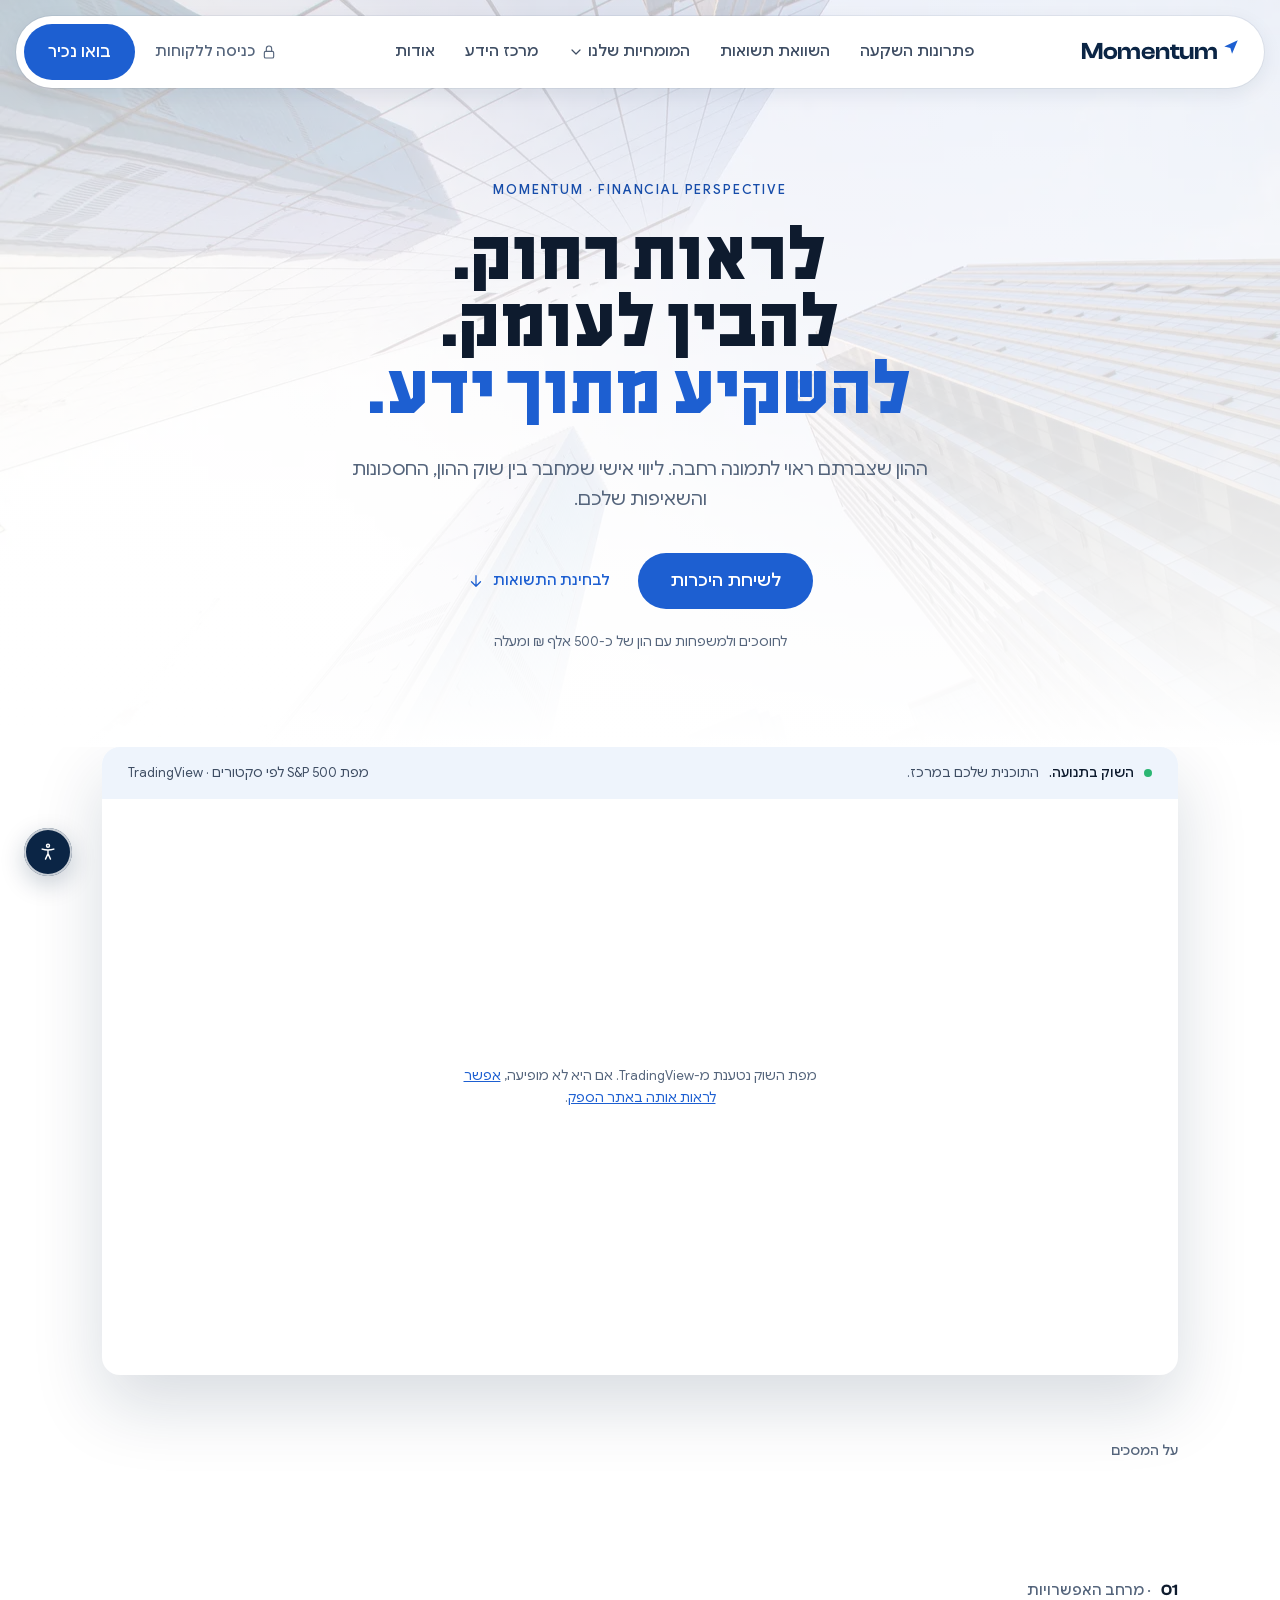
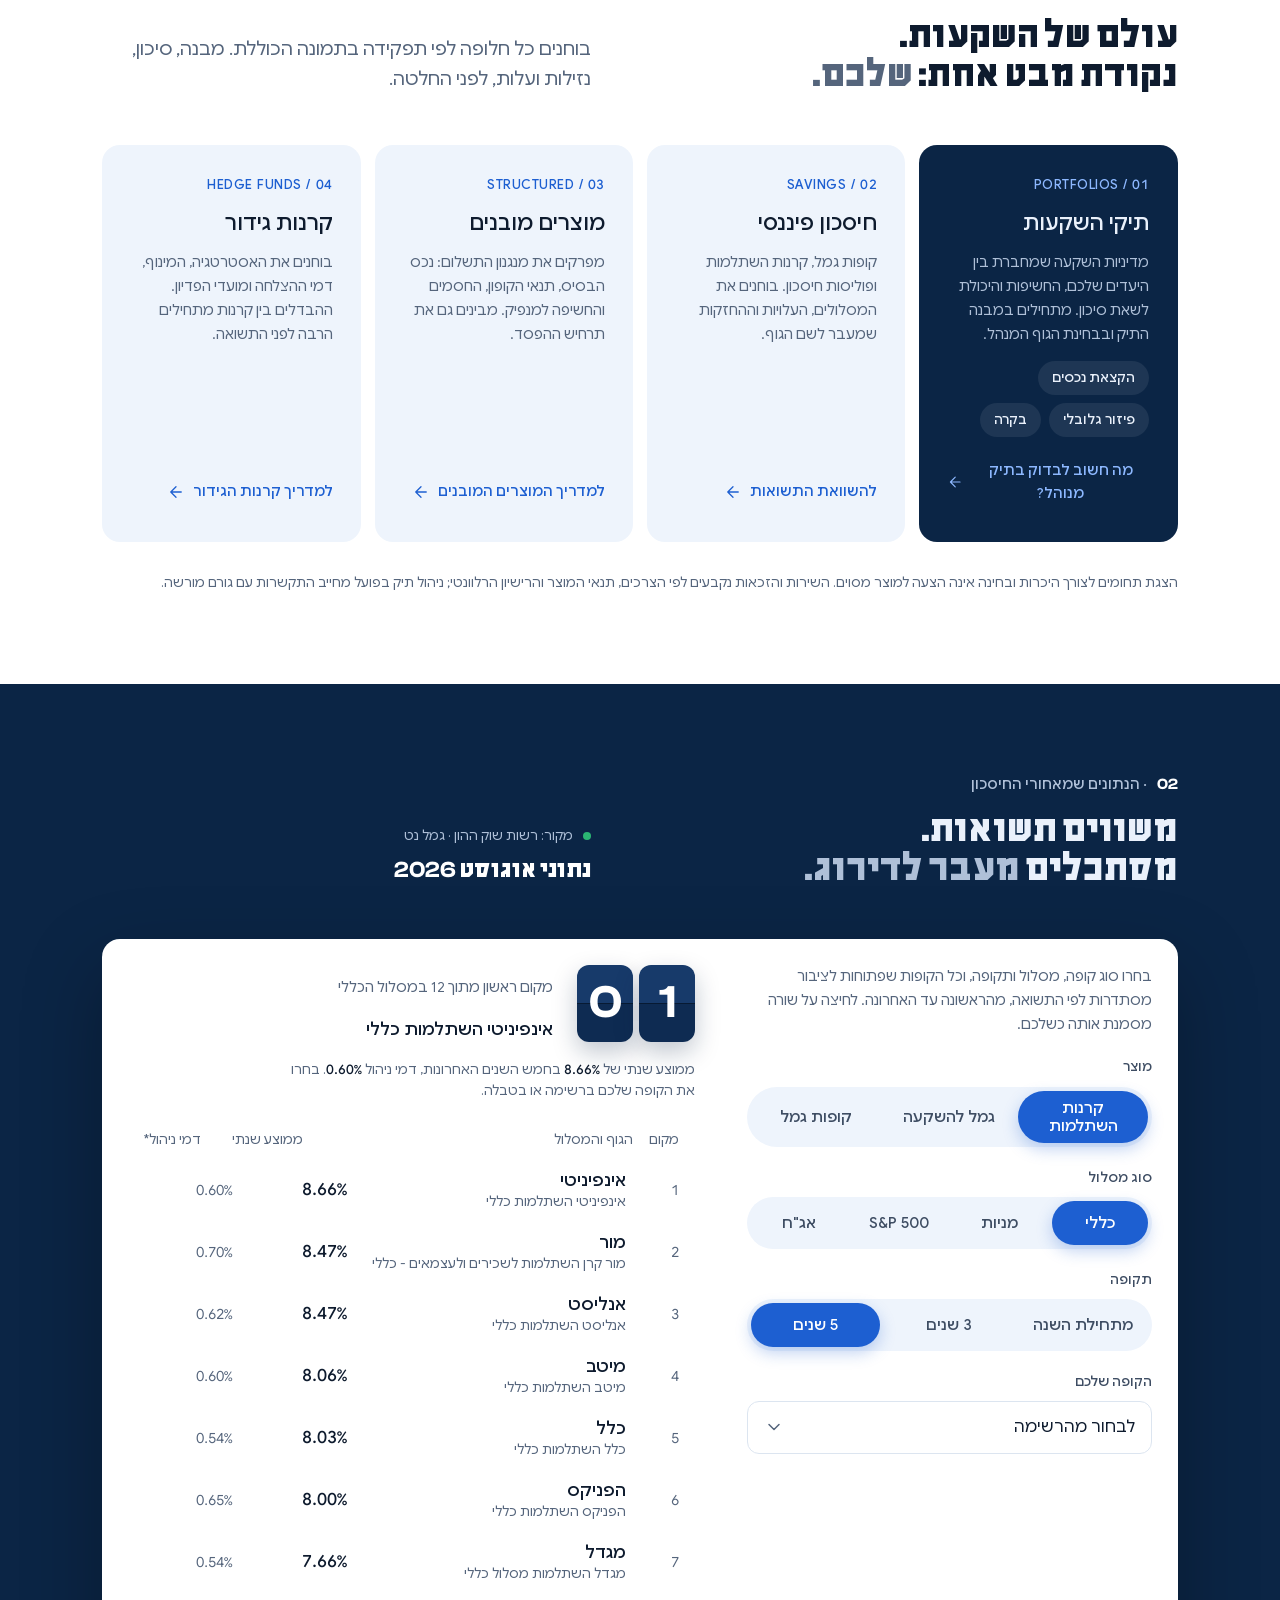
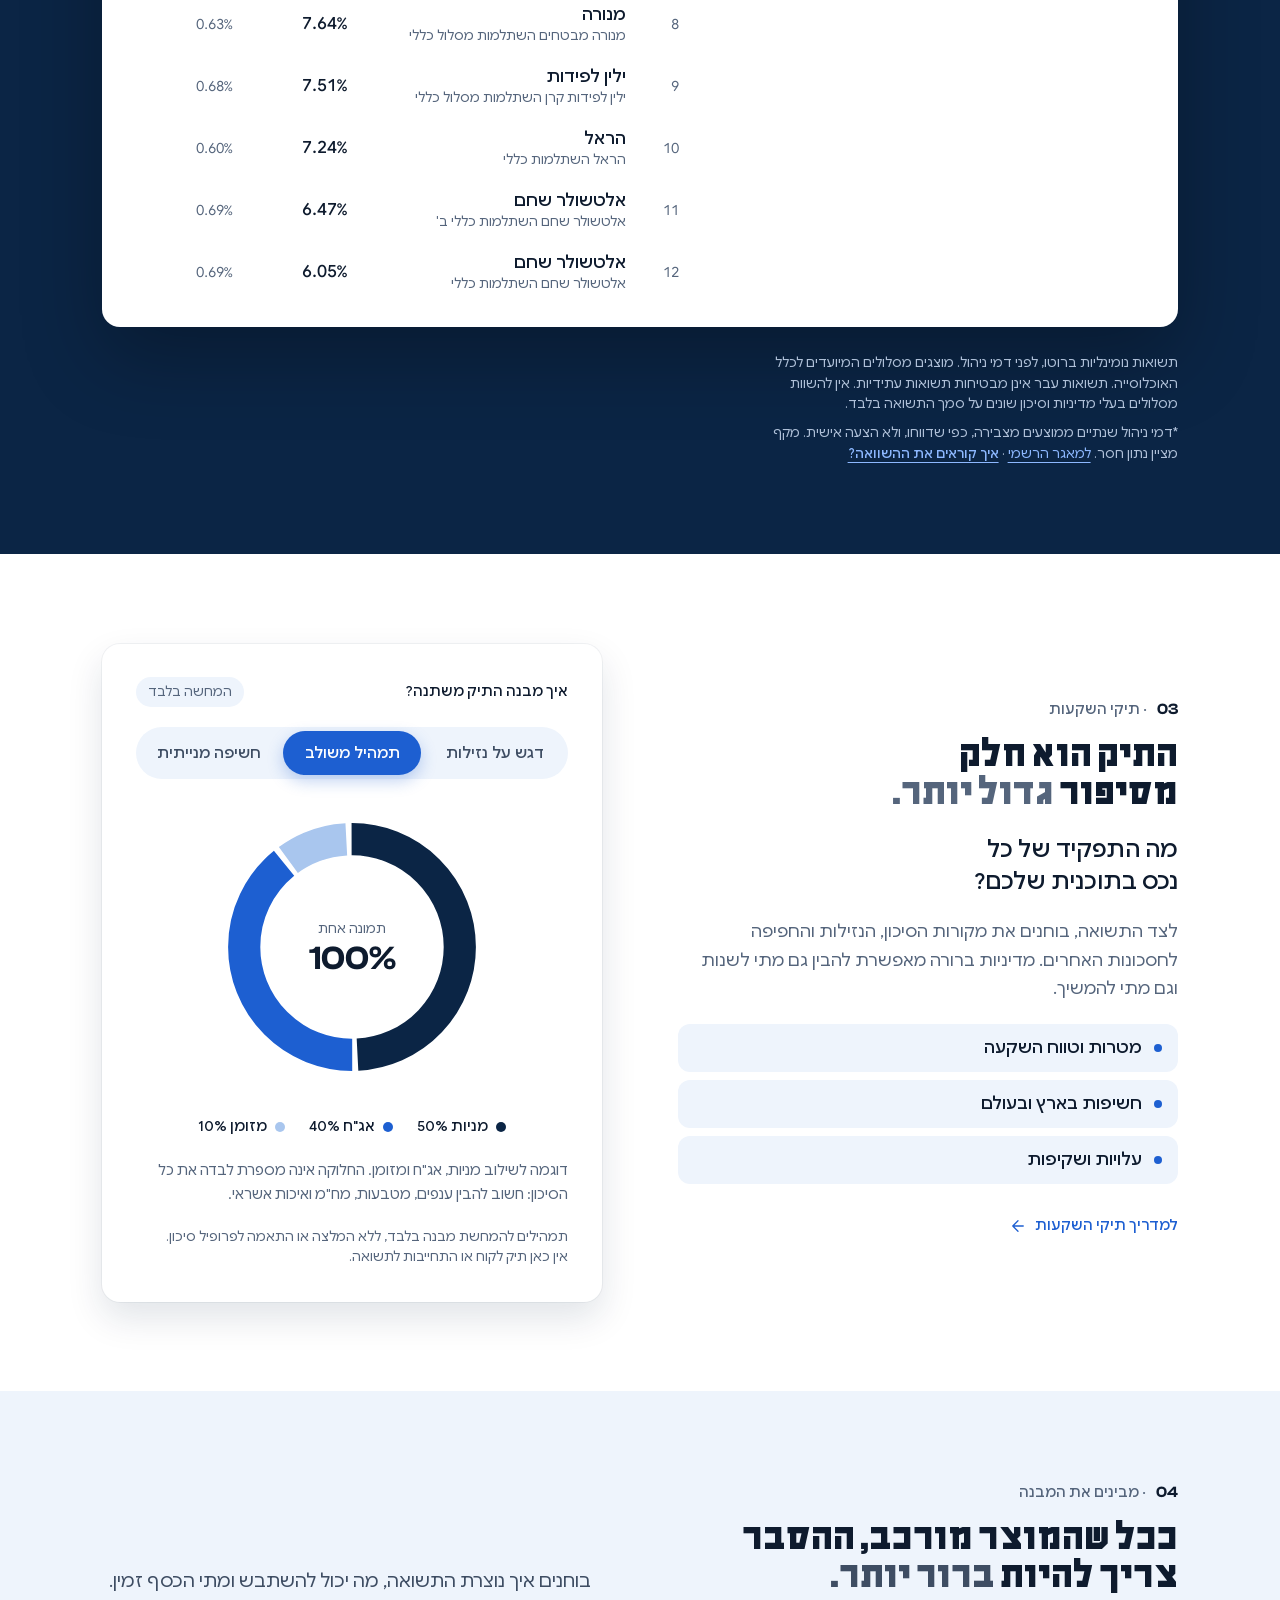
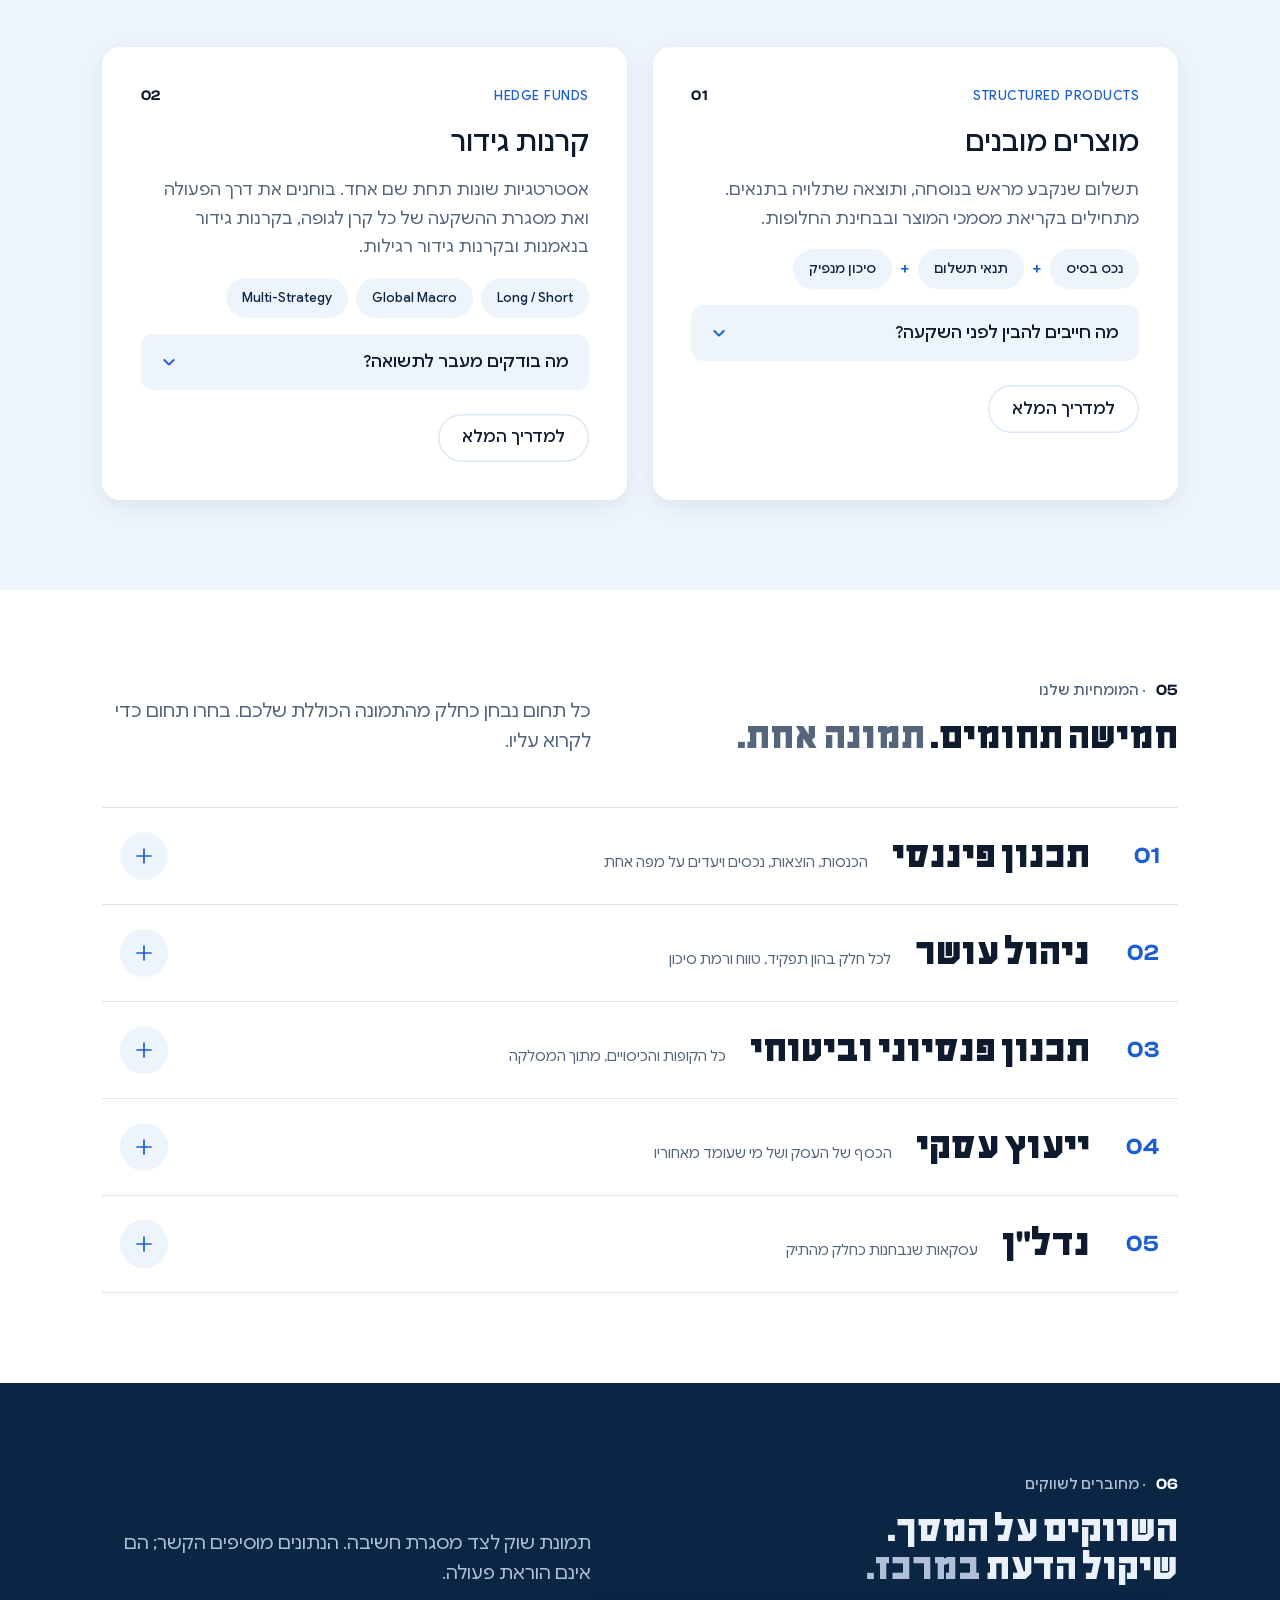
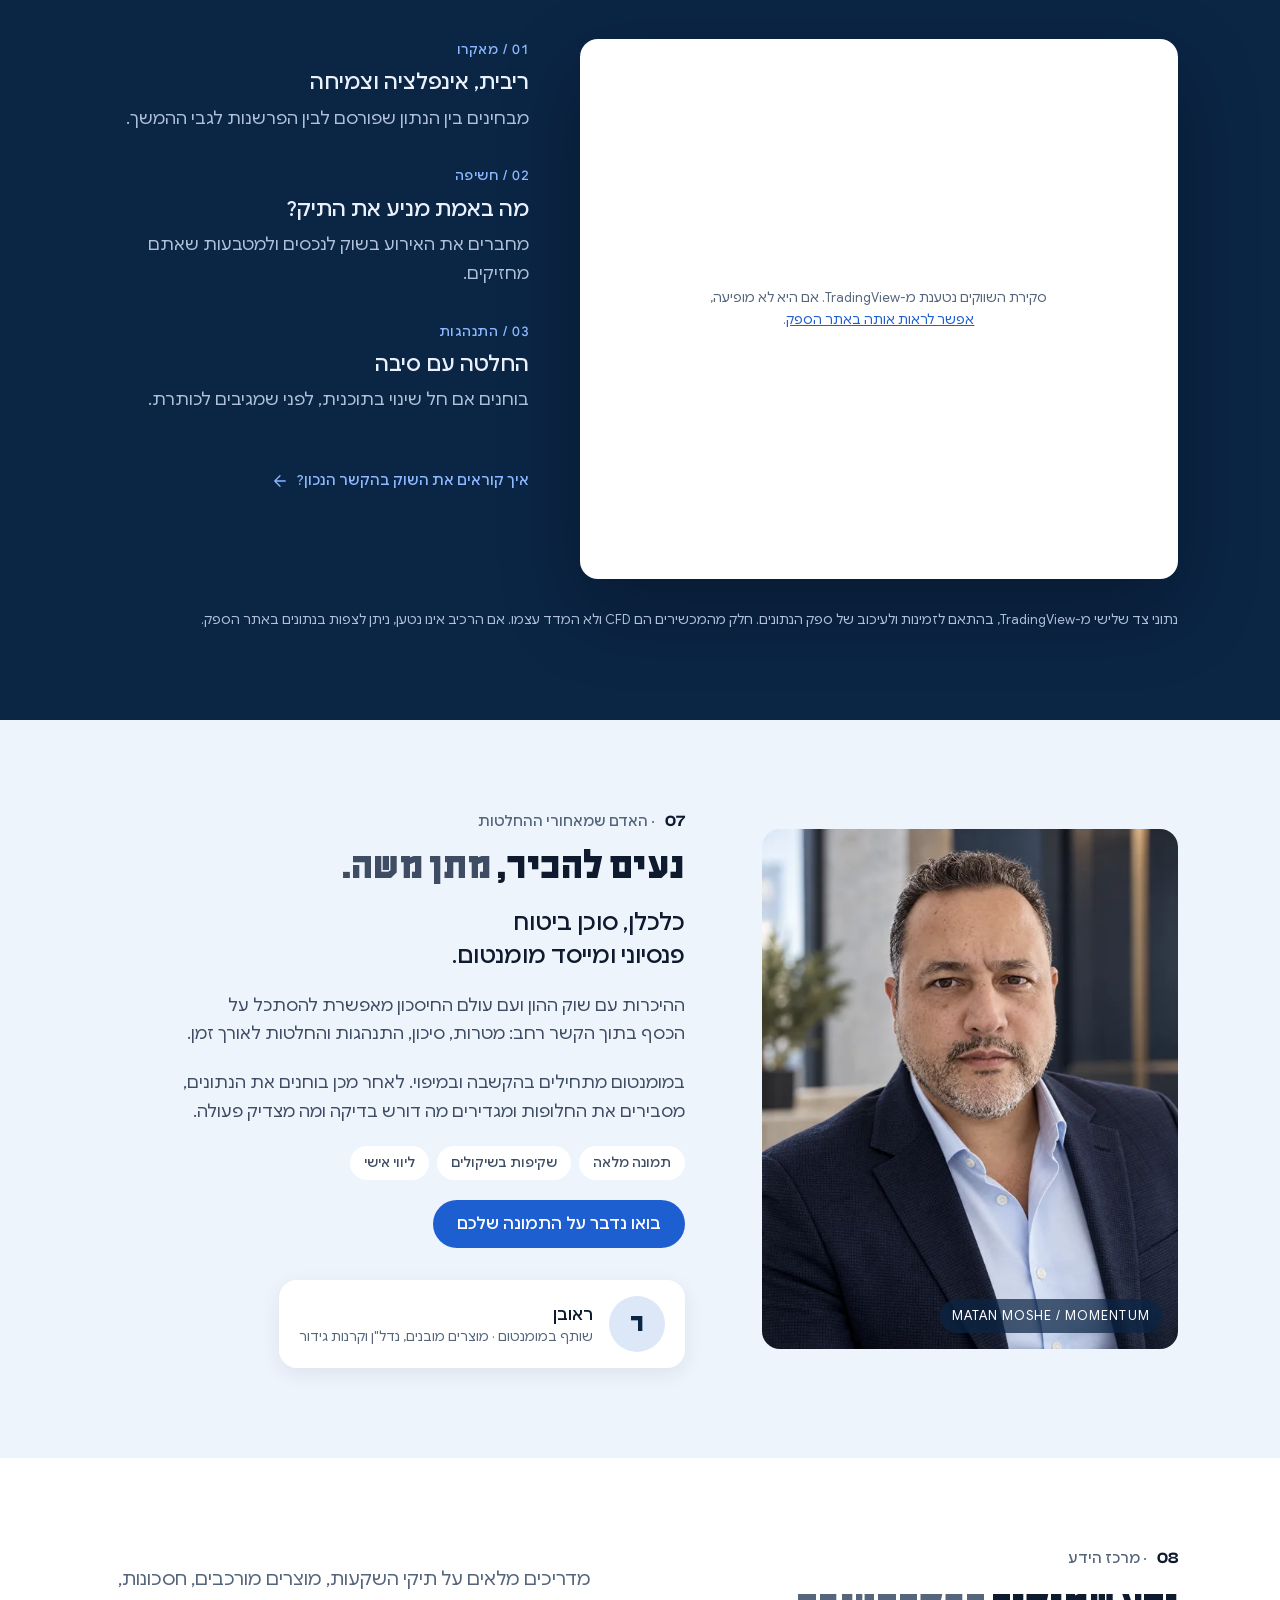
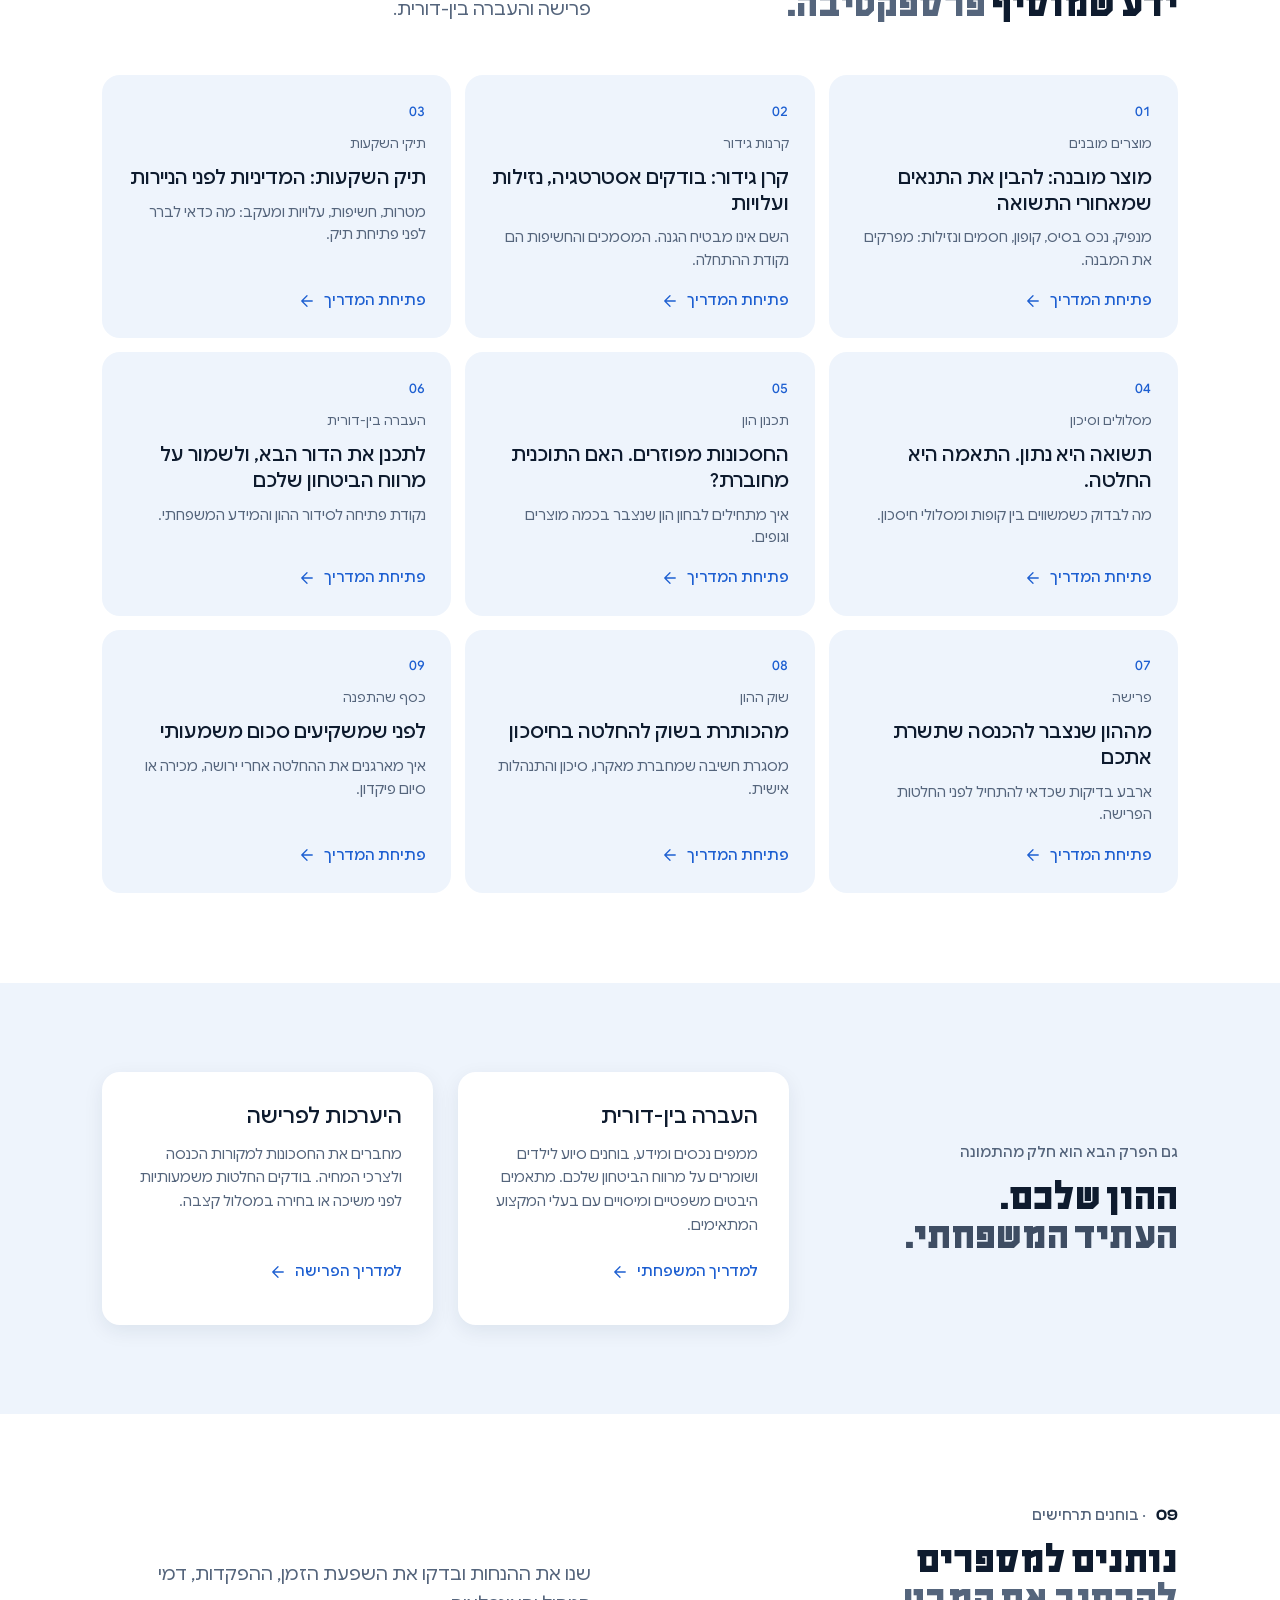
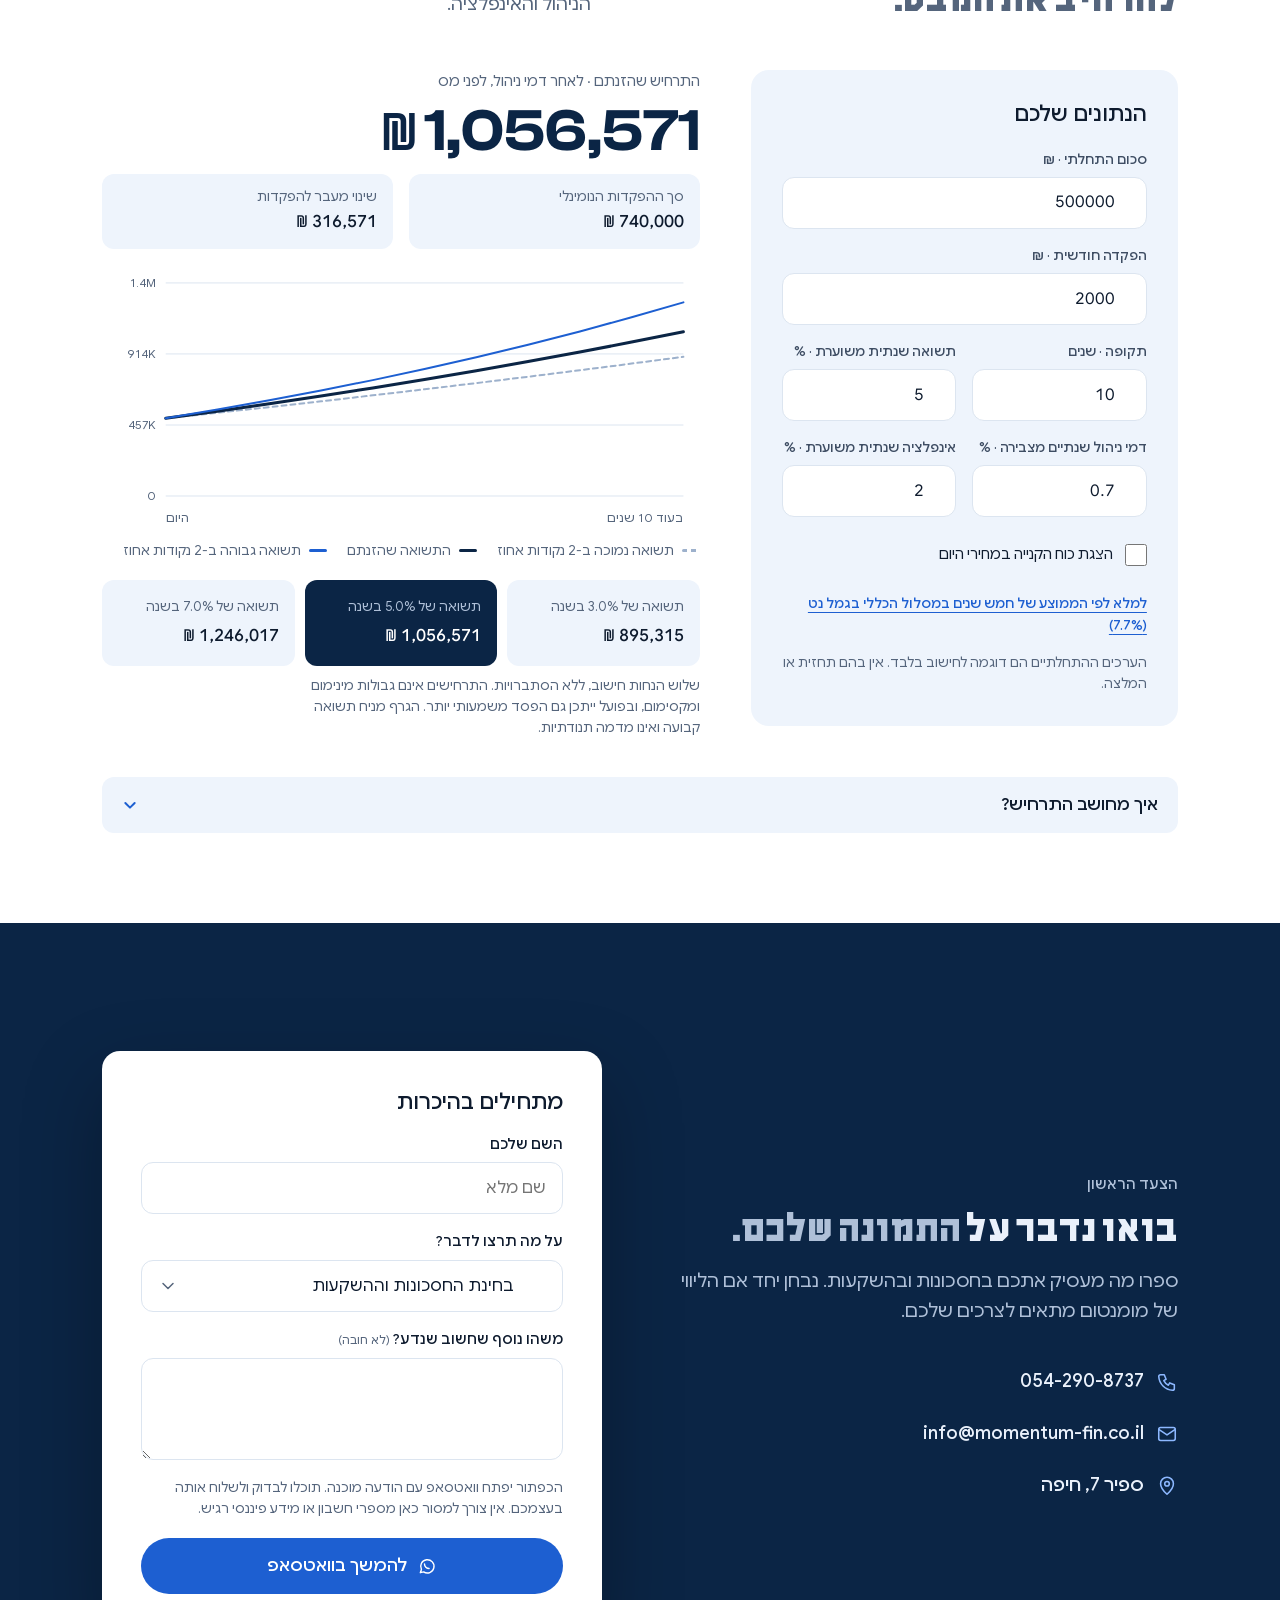
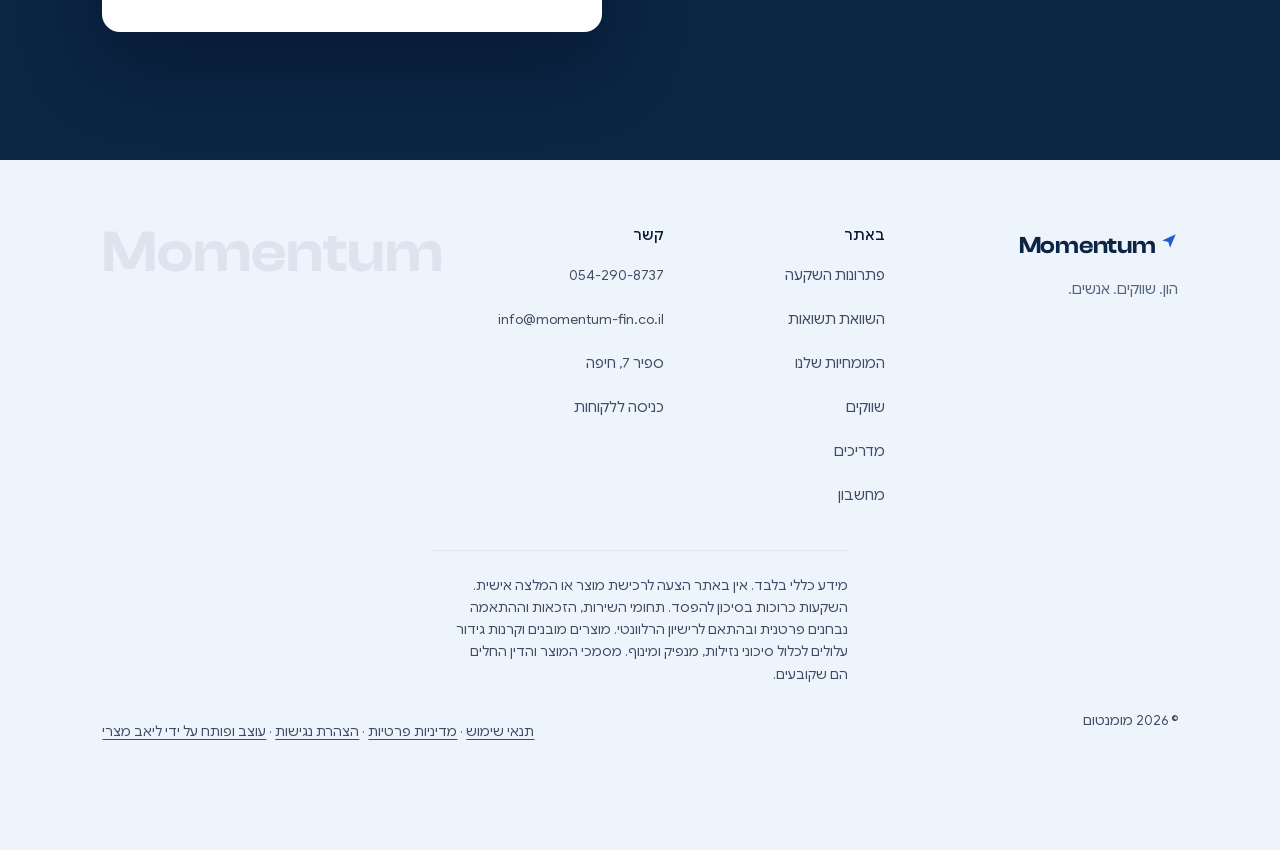
==== commit 0be058df: "sketch update 2026-10-04_1107" ====
--- a/index.html
+++ b/index.html
@@ -42,6 +42,7 @@
       <a class="hlink" href="#knowledge">מרכז הידע</a>
       <a class="hlink" href="#about">אודות</a>
     </nav>
+    <a class="hd-login" href="https://portal.roeto.co.il/Clientinfo/login" target="_blank" rel="noopener"><svg viewBox="0 0 24 24" fill="none" stroke="currentColor" stroke-width="1.7" stroke-linecap="round" stroke-linejoin="round" aria-hidden="true"><rect x="5" y="11" width="14" height="10" rx="2"/><path d="M8 11V7a4 4 0 0 1 8 0v4"/></svg>כניסה ללקוחות</a>
     <a class="btn shine hd-cta" href="#contact">בואו נכיר</a>
     <button class="burger" type="button" aria-label="פתיחת תפריט" aria-expanded="false" aria-controls="md"><i></i><i></i><i></i></button>
   </div>
--- a/site.css
+++ b/site.css
@@ -213,7 +213,7 @@
 /* ---------- hero: MV:h1, centred, the copy of Matan's sketch; the live market map peeks at the bottom ---------- */
 .hero { min-height: calc(100svh - var(--peek)); display: grid; align-content: center; justify-items: center; text-align: center;
   padding: calc(var(--hd-h) + 40px) var(--gutter) var(--gap-m); }
-.hero .kicker { justify-content: center; margin-bottom: clamp(14px, 2.6vh, 28px); font-size: var(--fs-micro); letter-spacing: .14em; color: var(--blue); }
+.hero .kicker { justify-content: center; margin-bottom: clamp(14px, 2.6vh, 28px); font-size: var(--fs-micro); letter-spacing: .14em; color: var(--blue-hover); } /* darker than the action blue: it sits on the washed photo */
 .hero h1 { max-width: 16ch; }
 .hero h1 span, .hero h1 em { display: block; }
 .hero .lead { margin: clamp(14px, 3vh, 28px) auto 0; max-width: 34em; }
@@ -659,3 +659,35 @@
 /* the measure of small print: by its own em, about 72 Hebrew characters a line (qa gate: 80 and above fails) */
 .fine, .rk-notes p, .acc p, .alloc-note, .ft-disc, .form-note, .readout-note, .rk-intro, .dlg-body section p, .dlg-body section li, .sources { max-width: 32em; }
 .tv-fallback { max-width: min(32em, 90%); }
+
+/* the hero's ground (Liav, 4.10.2026: "the background is a little too clean and empty, at least in the hero"): towers seen
+   from below (Magnific stock, real photo), washed in white so the headline reads on it, and fading to pure white at the
+   bottom, where the market window rises: one ground, no seam */
+.hero { position: relative; isolation: isolate; }
+.hero::before { content: ""; position: absolute; inset: 0; z-index: -1; pointer-events: none;
+  background: linear-gradient(180deg, rgba(255,255,255,.72) 0%, rgba(255,255,255,.80) 45%, rgba(255,255,255,.93) 78%, #fff 100%),
+    url("images/hero-towers-1280.webp") center 30% / cover no-repeat; }
+@media (min-width: 1440px) { .hero::before { background: linear-gradient(180deg, rgba(255,255,255,.72) 0%, rgba(255,255,255,.80) 45%, rgba(255,255,255,.93) 78%, #fff 100%),
+    url("images/hero-towers-2400.webp") center 30% / cover no-repeat; } }
+
+/* the phone pass before Matan sees it (4.10.2026) */
+.demo { white-space: nowrap; }
+@media (max-width: 767px) {
+  .hero h1 { font-size: calc(min(9.2vw, 44px) * var(--a11y-scale)); } /* three lines at 360 as at 390: "להשקיע מתוך ידע." stays one line */
+  .exp-gate b { font-size: calc(clamp(22px, 6.4vw, 28px) * var(--a11y-scale)); }
+  .calc-chart .tk { font-size: 22px; } /* the chart is drawn 600 wide and shown ~330: 22 in its units reads as 12px */
+}
+
+/* a tinted card on hover: it rises and darkens in its own family, never a shadow (engine/motion.md, card hover: the shadow is
+   for white cards only; Liav, 4.10.2026) */
+@media (hover: hover) and (pointer: fine) {
+  .sol-card:hover, .know-card:hover { box-shadow: none; background: var(--sky-2); }
+  .sol-card.feat:hover { box-shadow: none; background: #071A33; }
+}
+
+/* the quiet way in for existing clients (Roeto), as in the first sketch: a link, not a button */
+.hd-login { display: inline-flex; align-items: center; gap: 6px; min-height: 44px; padding: 0 12px; border-radius: 999px; color: var(--muted); text-decoration: none;
+  font-size: calc(14px * var(--a11y-scale)); font-weight: 500; white-space: nowrap; transition: color .15s var(--ease), background .15s var(--ease); }
+.hd-login svg { width: 16px; height: 16px; }
+@media (hover: hover) and (pointer: fine) { .hd-login:hover { color: var(--ink); background: var(--sky); } }
+@media (max-width: 1199px) { .hd-login { display: none; } }
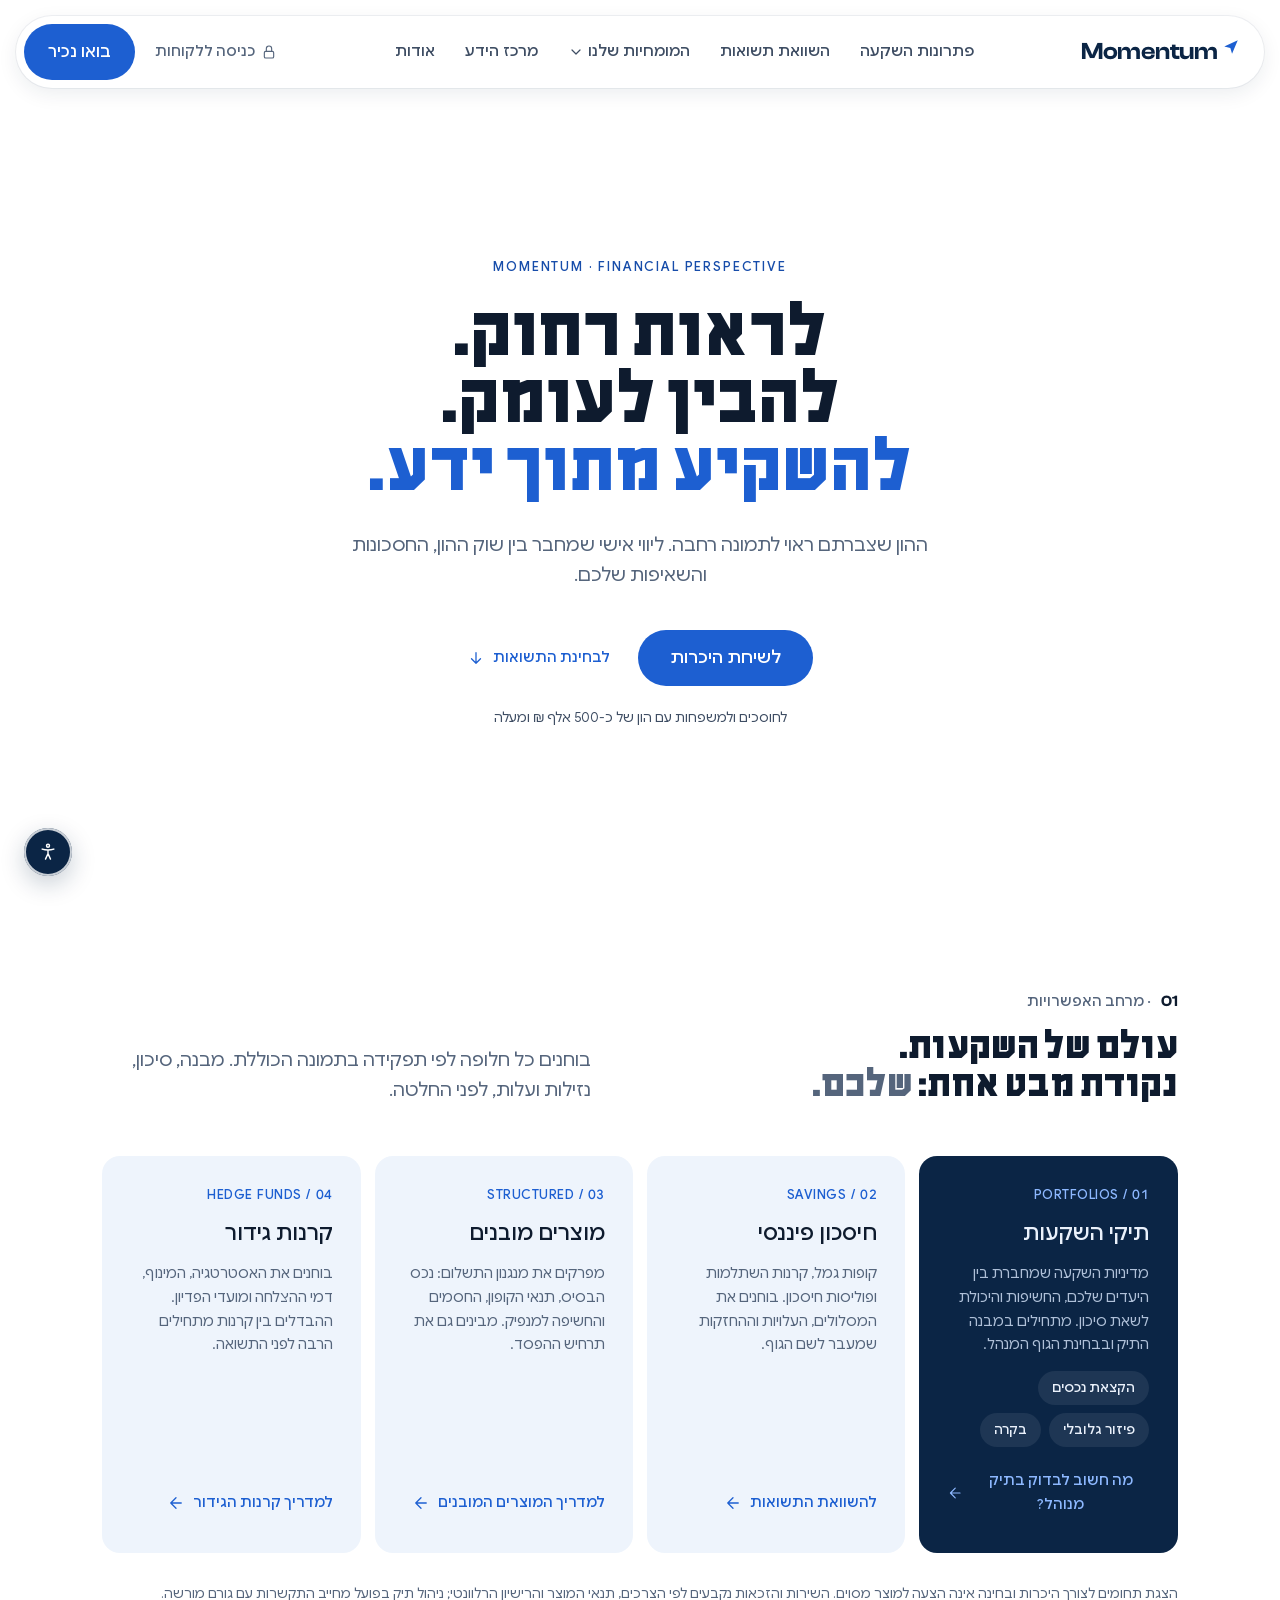
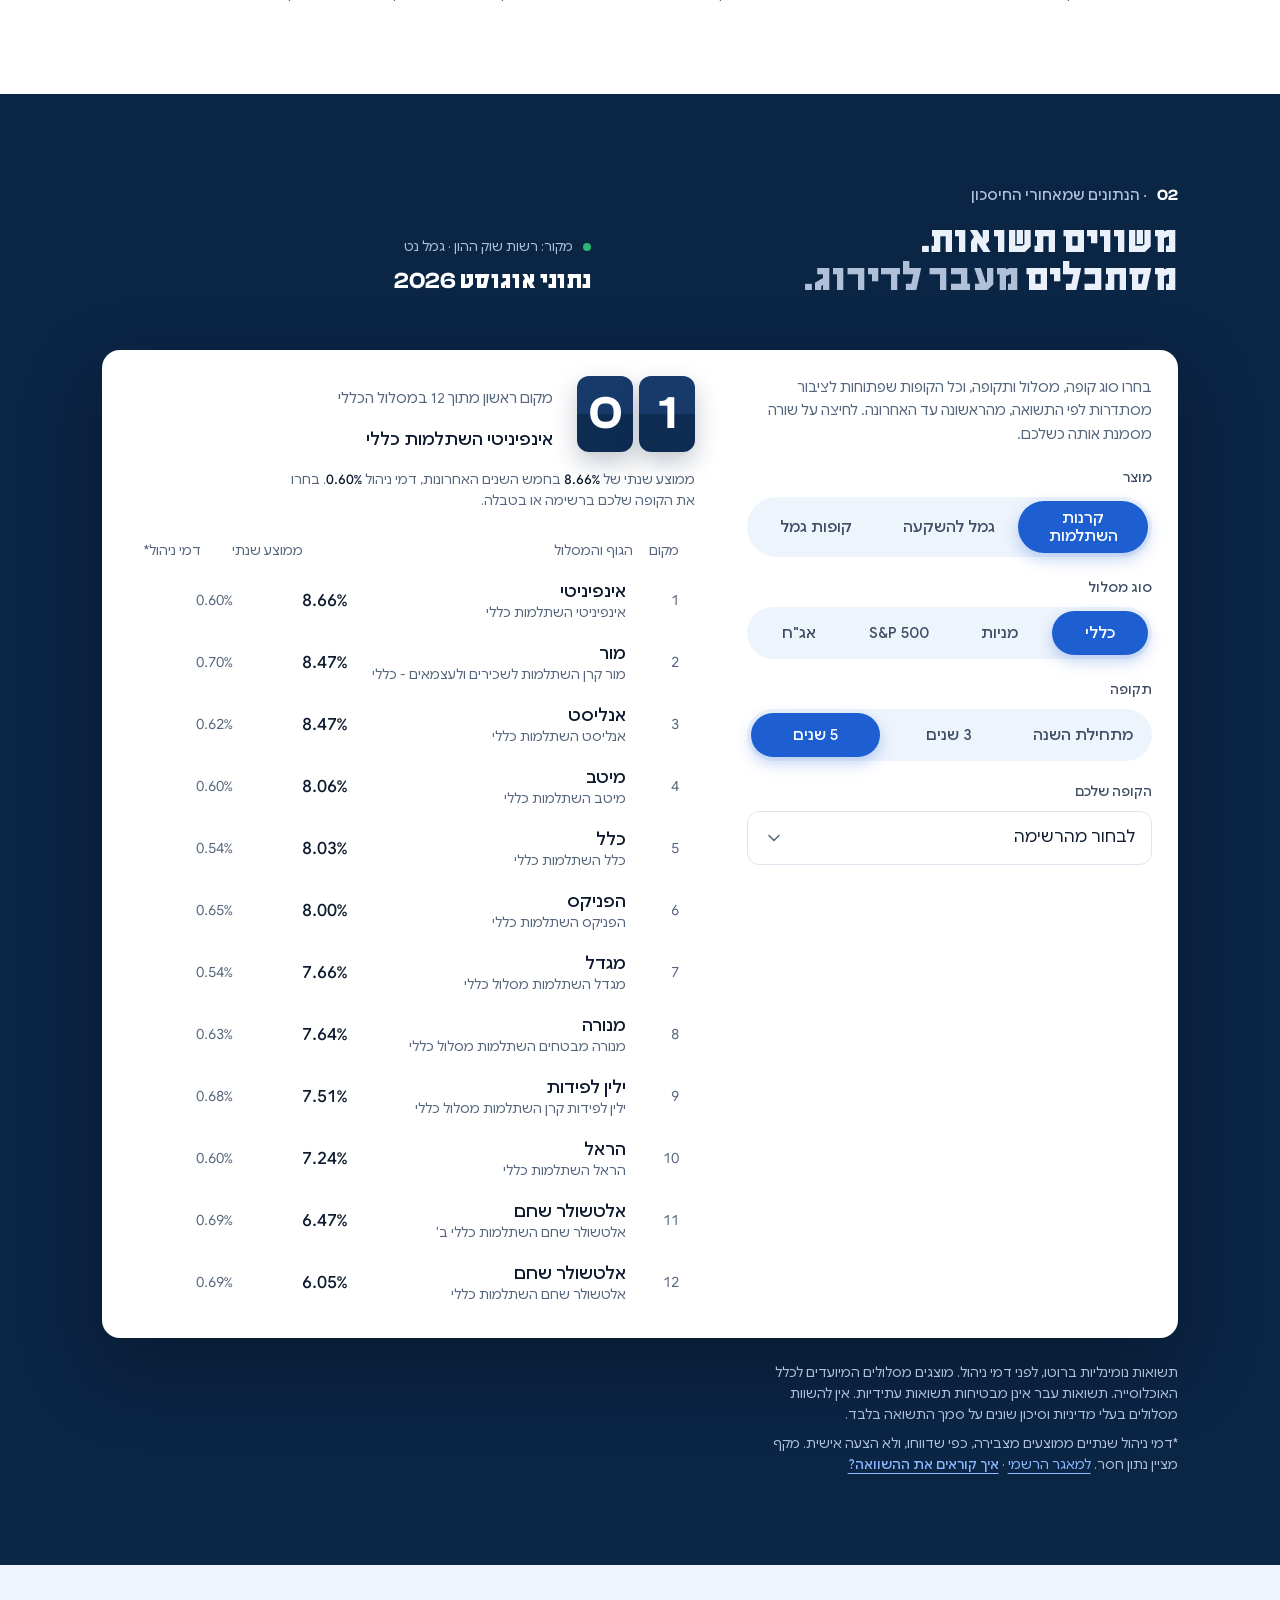
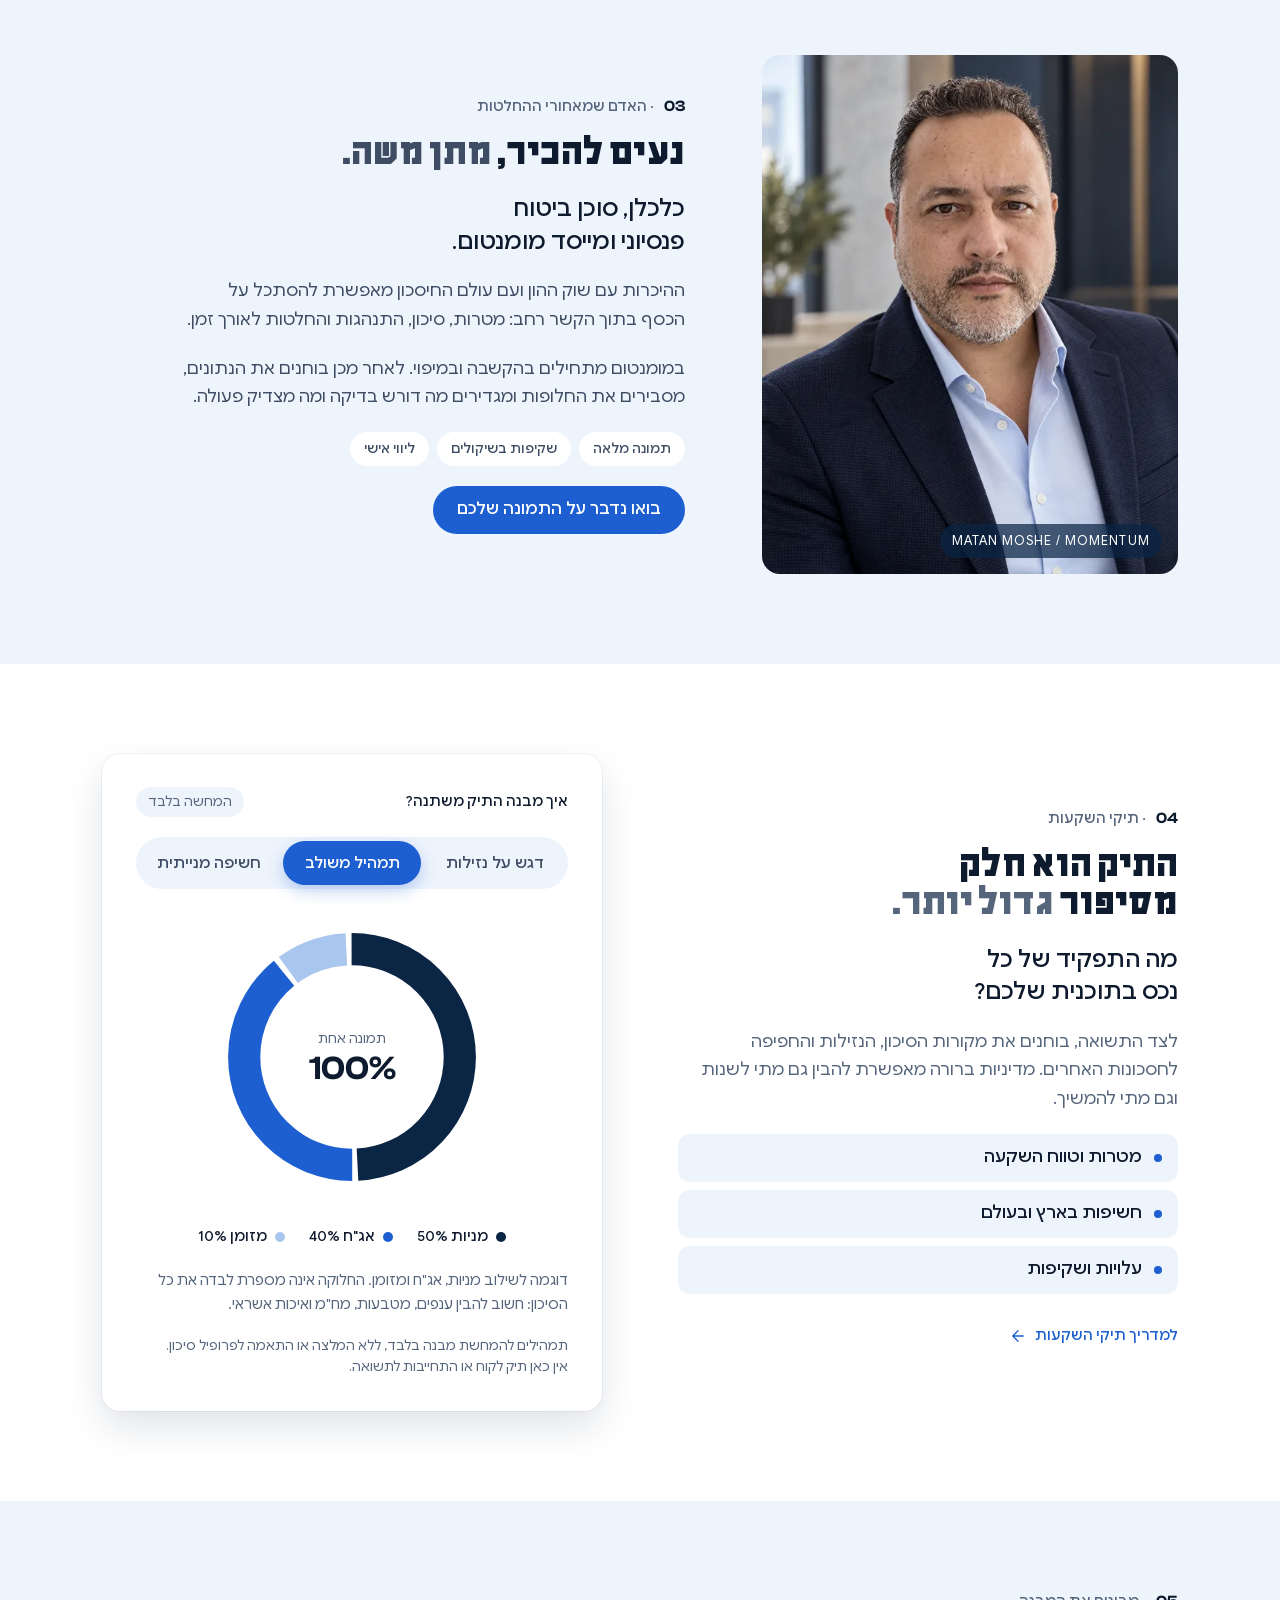
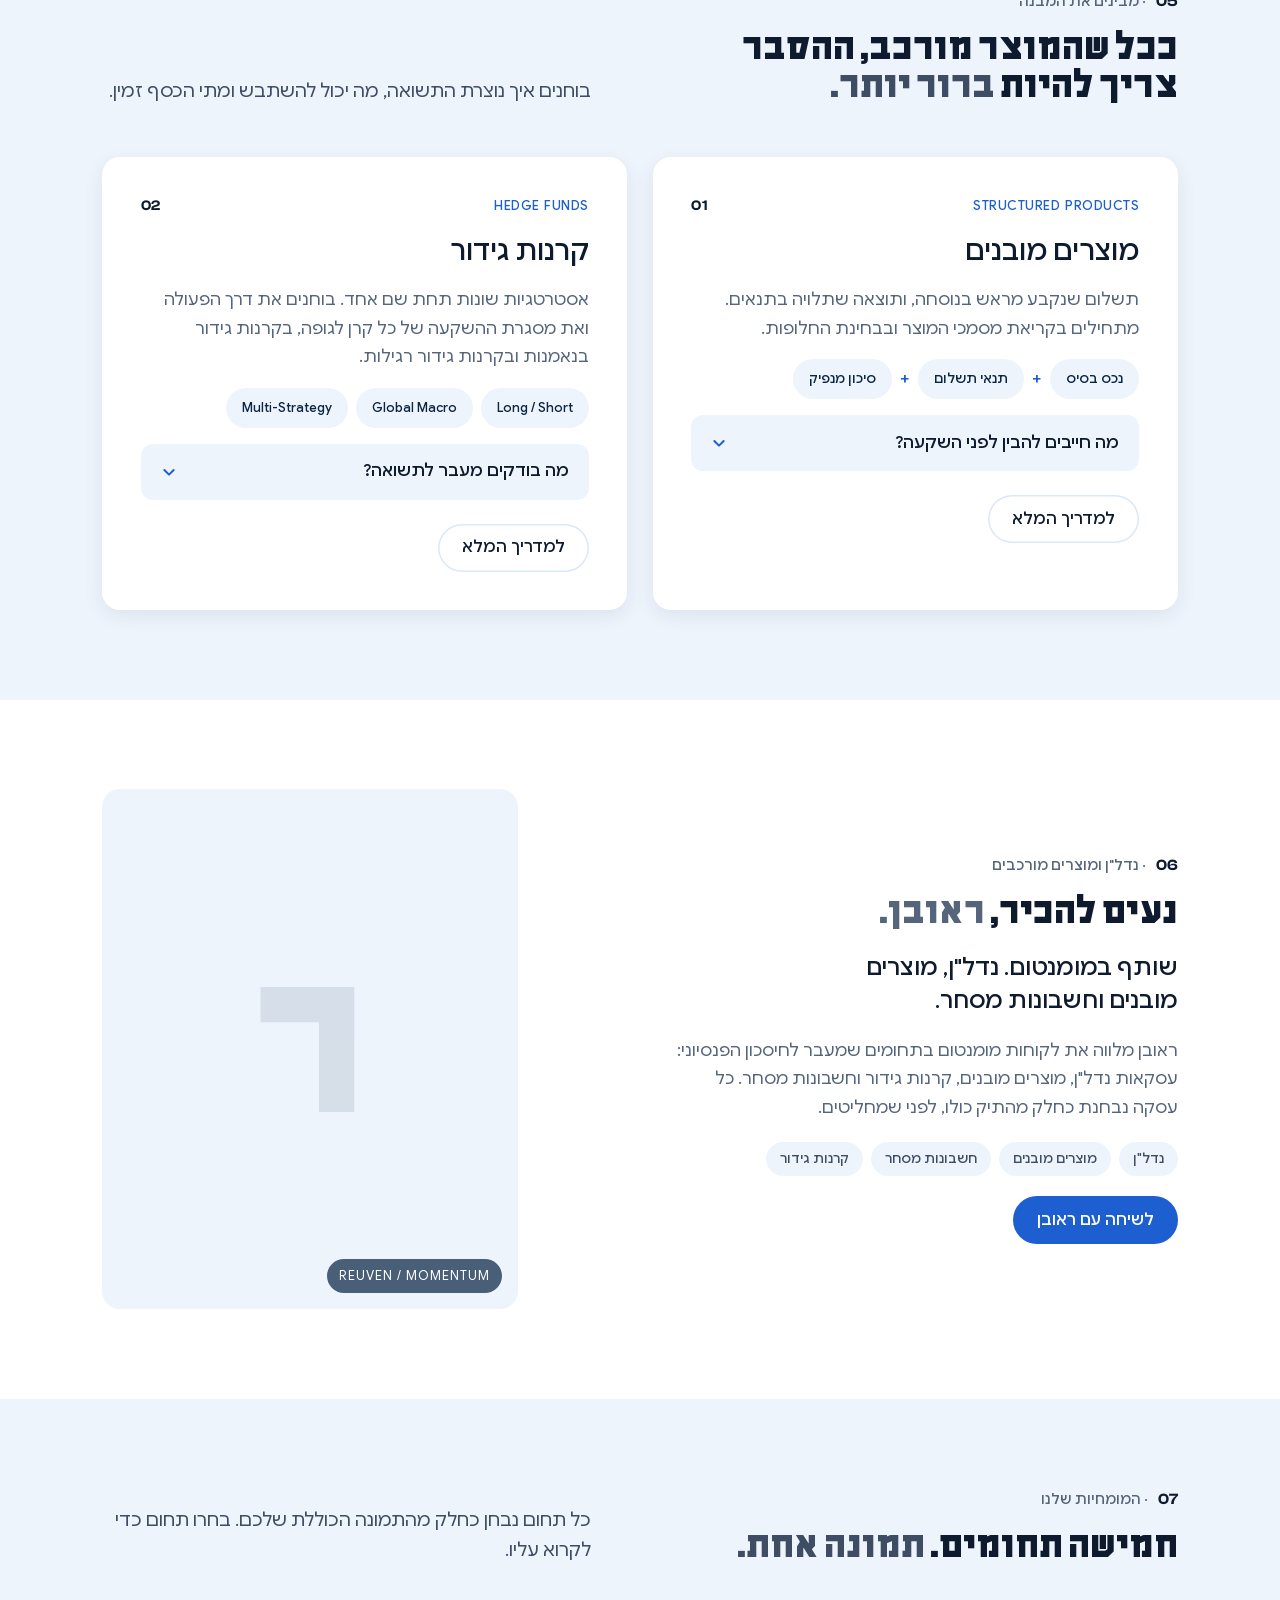
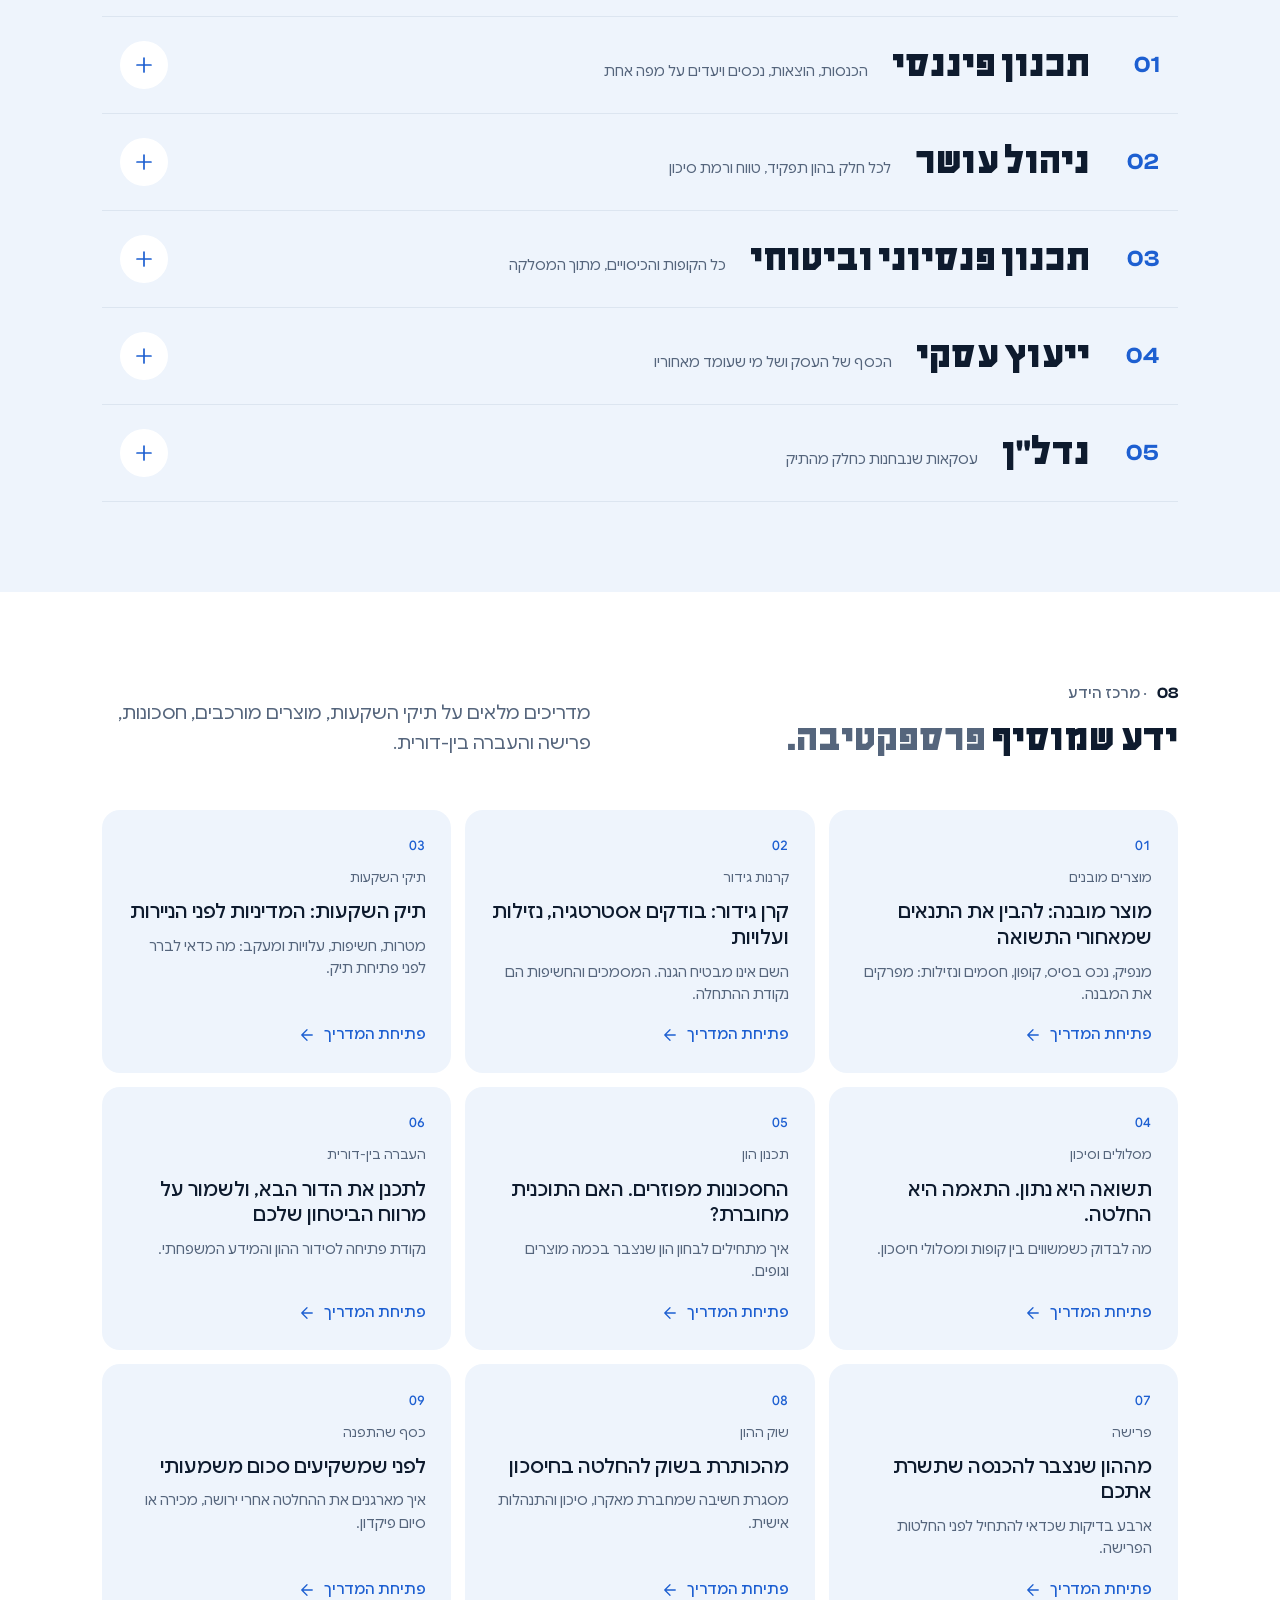
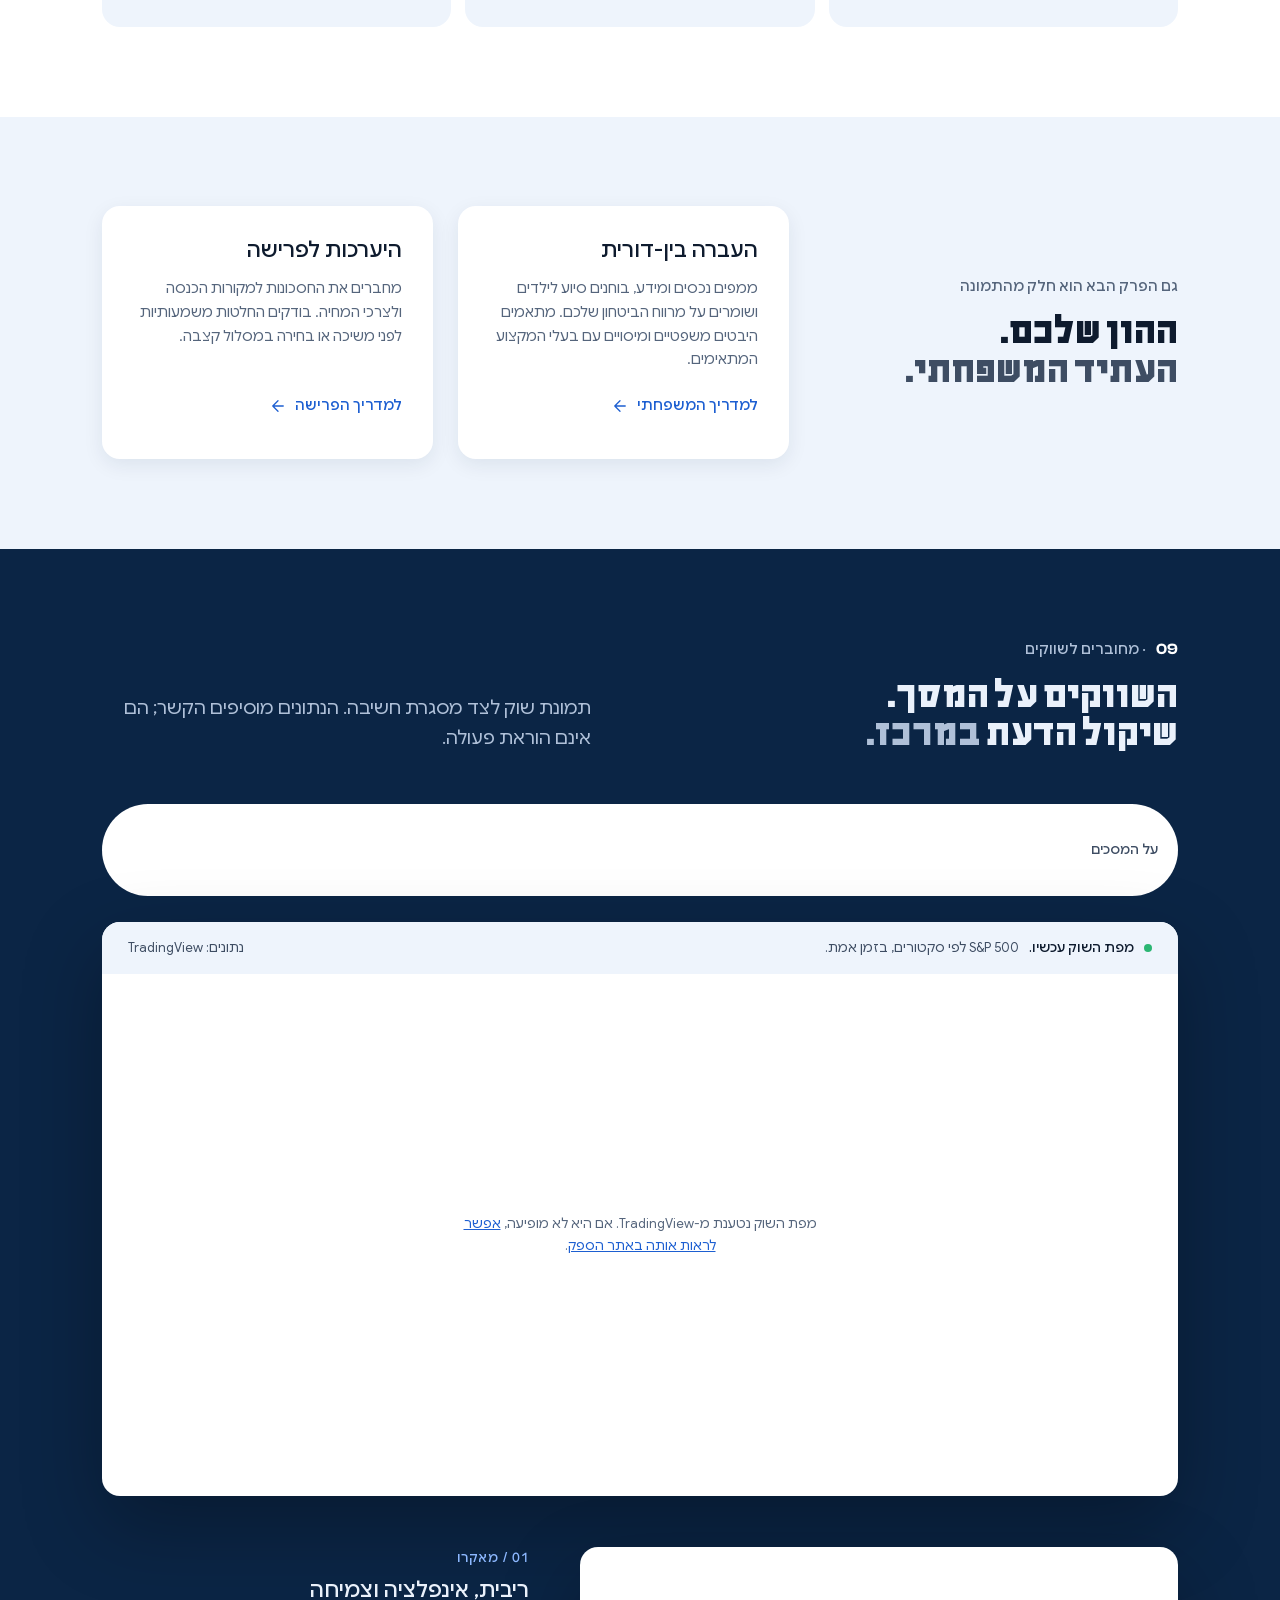
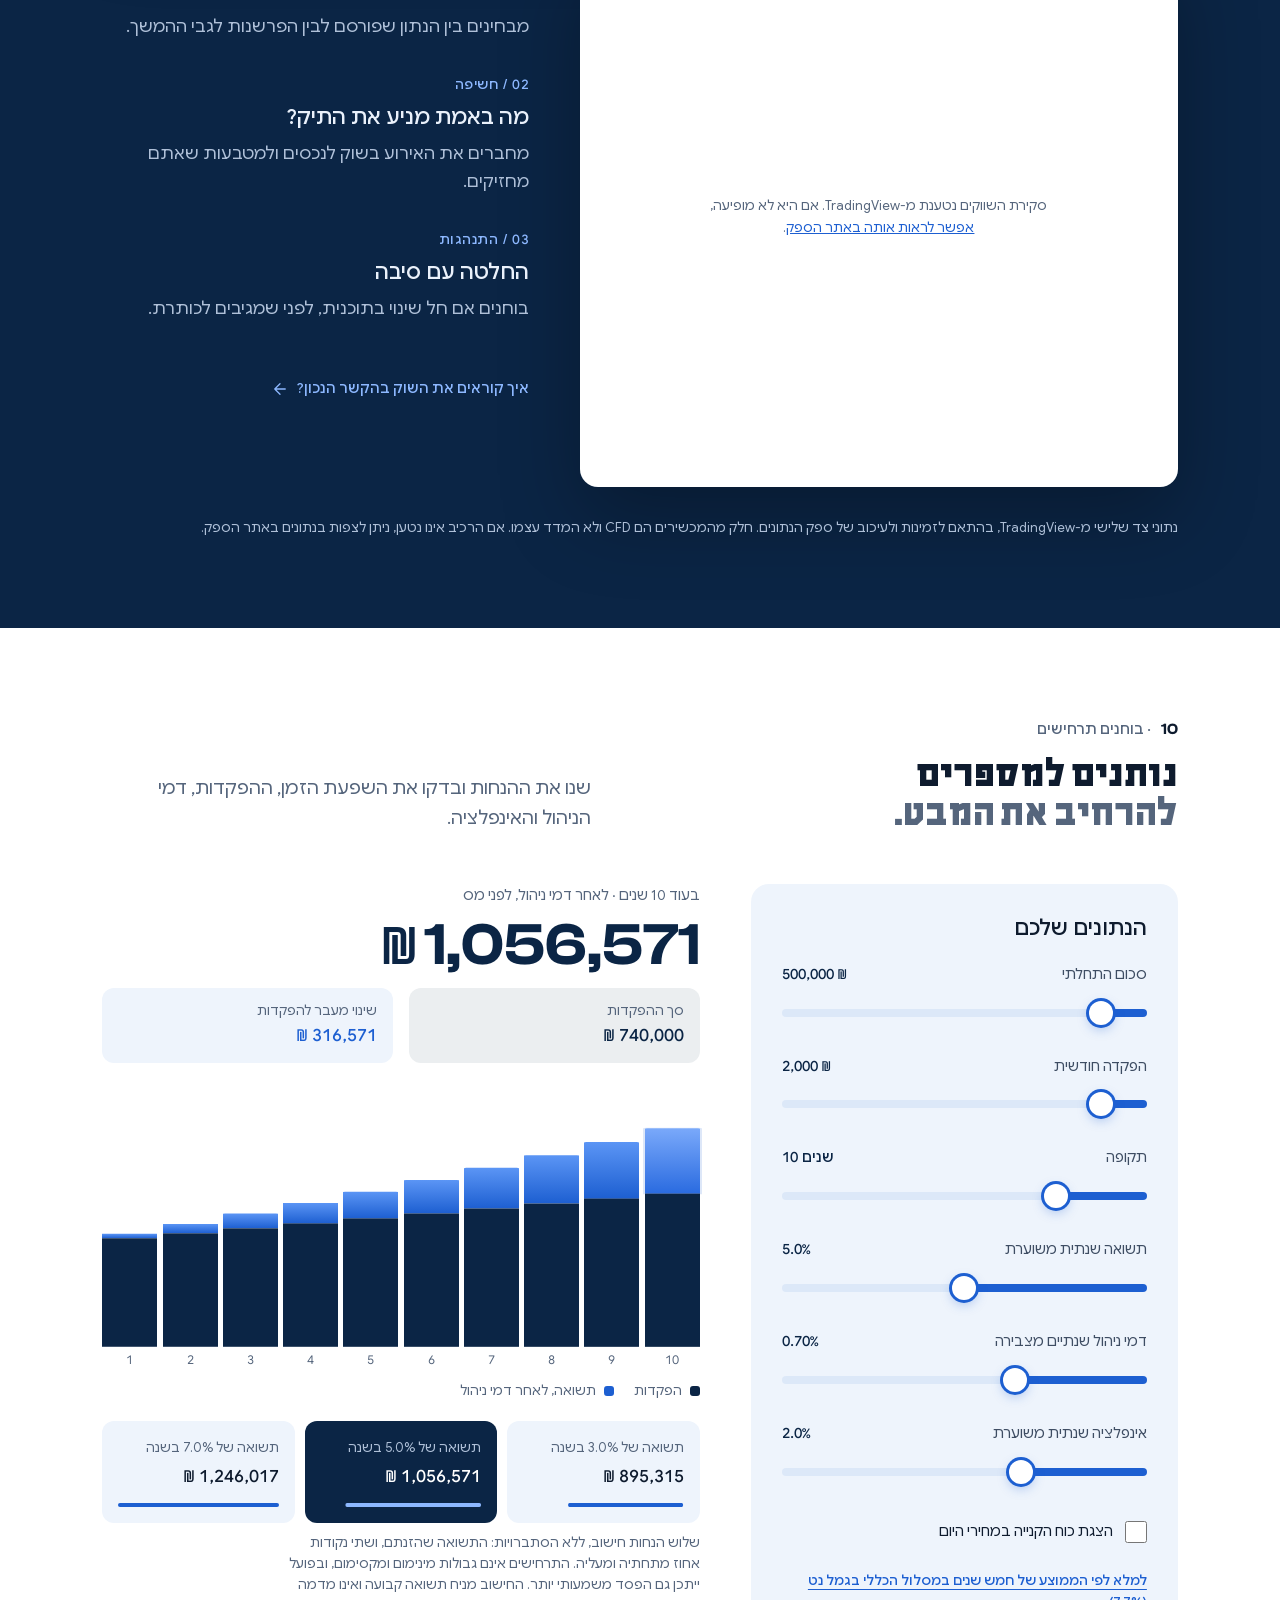
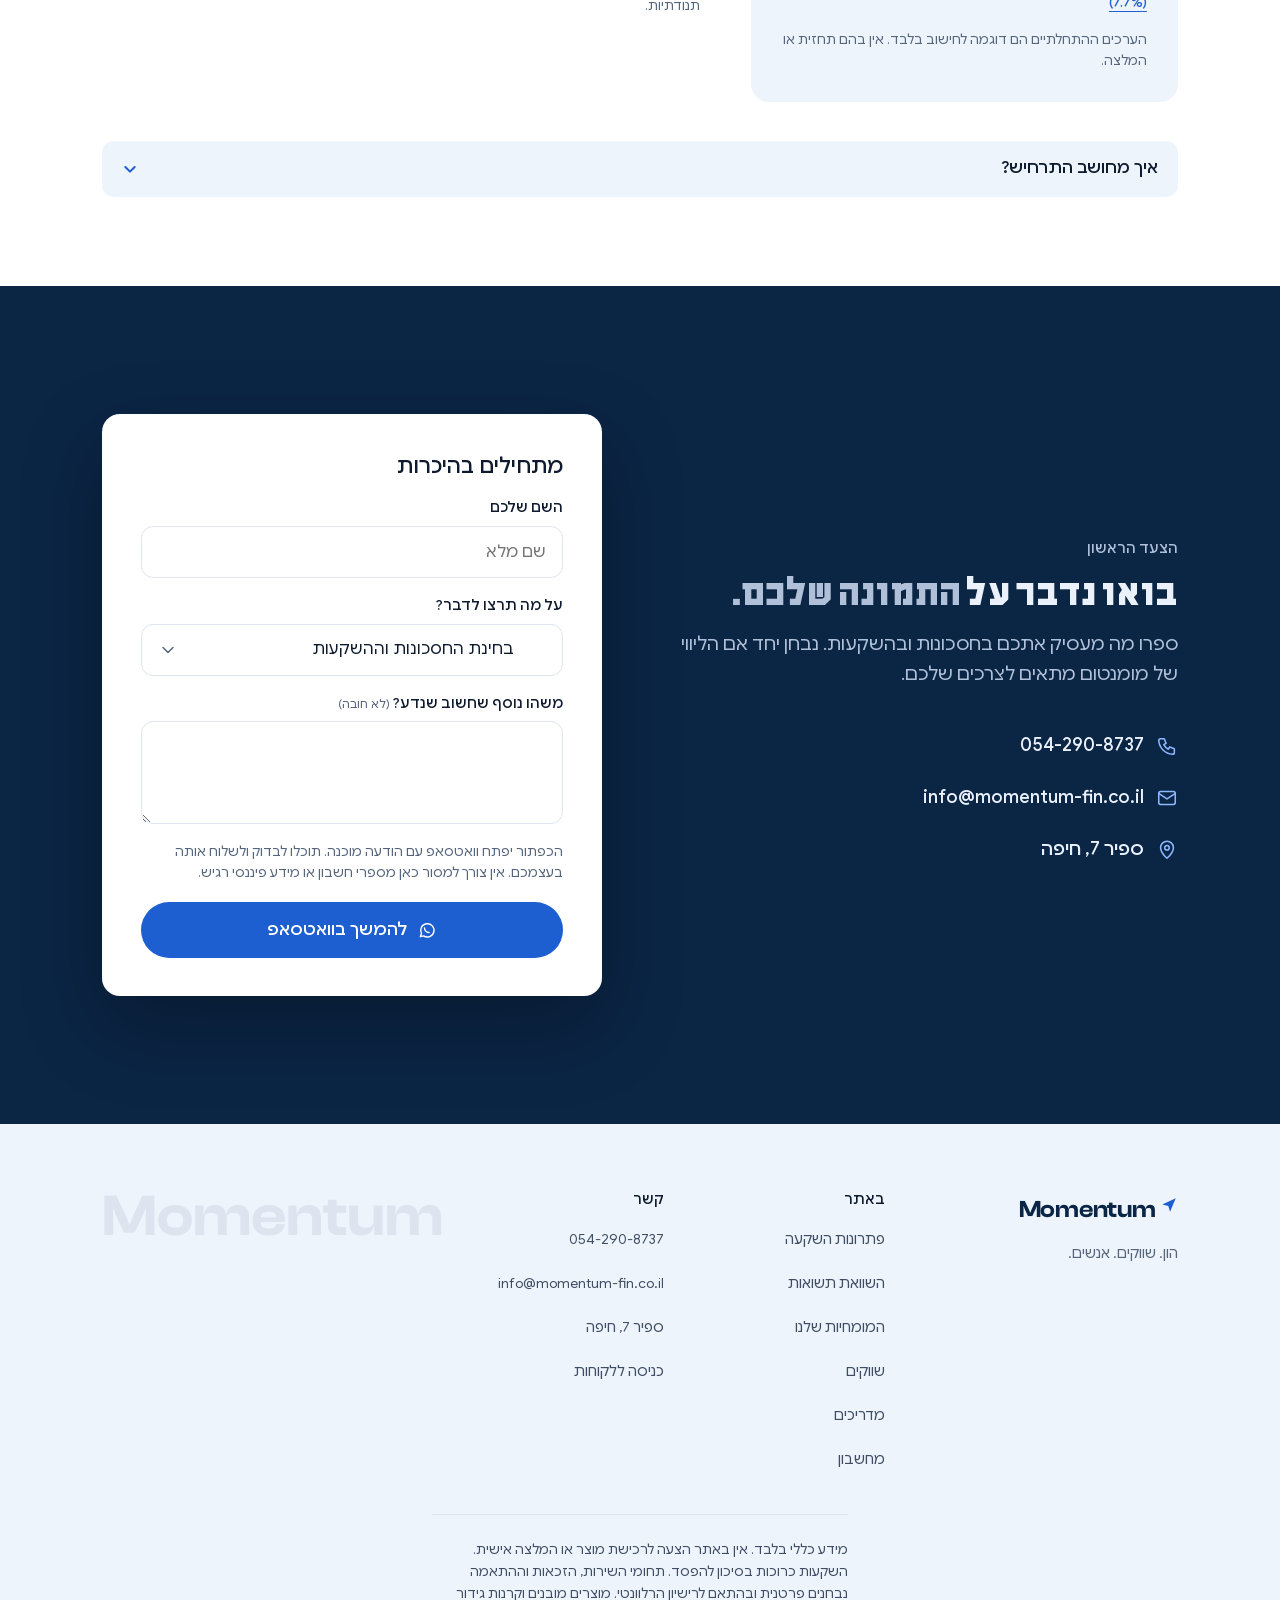
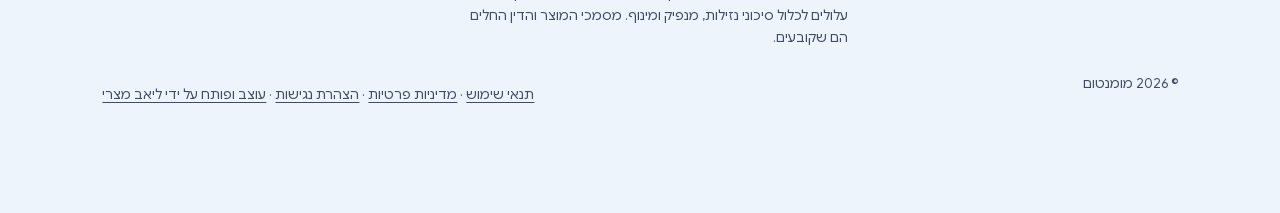
==== commit 4be39a4e: "sketch update 2026-10-04_1342" ====
--- a/index.html
+++ b/index.html
@@ -55,11 +55,11 @@
     <ul>
       <li class="md-item"><a class="md-link" href="#solutions"><small>01</small>פתרונות השקעה</a></li>
       <li class="md-item"><a class="md-link" href="#returns"><small>02</small>השוואת תשואות</a></li>
-      <li class="md-item"><a class="md-link" href="#expertise"><small>05</small>המומחיות שלנו</a></li>
-      <li class="md-item"><a class="md-link" href="#markets"><small>06</small>שווקים</a></li>
-      <li class="md-item"><a class="md-link" href="#about"><small>07</small>אודות</a></li>
+      <li class="md-item"><a class="md-link" href="#about"><small>03</small>נעים להכיר</a></li>
+      <li class="md-item"><a class="md-link" href="#expertise"><small>07</small>המומחיות שלנו</a></li>
       <li class="md-item"><a class="md-link" href="#knowledge"><small>08</small>מרכז הידע</a></li>
-      <li class="md-item"><a class="md-link" href="#tools"><small>09</small>מחשבון</a></li>
+      <li class="md-item"><a class="md-link" href="#markets"><small>09</small>שווקים</a></li>
+      <li class="md-item"><a class="md-link" href="#tools"><small>10</small>מחשבון</a></li>
     </ul>
     <div class="md-cta">
       <a class="btn" href="#contact">בואו נכיר</a>
@@ -71,6 +71,7 @@
 <main id="main" tabindex="-1">
 
 <section class="hero" id="top">
+  <canvas class="hero-globe" data-globe aria-hidden="true"></canvas>
   <p class="kicker eyebrow lad l1" lang="en">MOMENTUM · FINANCIAL PERSPECTIVE</p>
   <h1 class="lad l2"><span>לראות רחוק.</span> <span>להבין לעומק.</span> <em>להשקיע מתוך ידע.</em></h1>
   <p class="lead lad l3">ההון שצברתם ראוי לתמונה רחבה. ליווי אישי שמחבר בין שוק ההון, החסכונות והשאיפות שלכם.</p>
@@ -79,18 +80,6 @@
     <a class="lnk" href="#returns">לבחינת התשואות <svg class="down" viewBox="0 0 24 24" fill="none" stroke="currentColor" stroke-width="1.7" stroke-linecap="round" stroke-linejoin="round" aria-hidden="true"><path d="M12 5v14m-6-6 6 6 6-6"/></svg></a>
   </div>
   <p class="audience lad l5">לחוסכים ולמשפחות עם הון של כ-500 אלף ₪ ומעלה</p>
-</section>
-
-<div class="peek-wrap" aria-label="מפת השוק">
-  <div class="peek">
-    <div class="peek-bar"><span class="live"><i aria-hidden="true"></i><b>השוק בתנועה.</b> התוכנית שלכם במרכז.</span><span class="peek-src">מפת S&amp;P 500 לפי סקטורים · TradingView</span></div>
-    <div class="peek-map tv" data-tv="heatmap"><div class="tradingview-widget-container"><div class="tradingview-widget-container__widget"></div></div><p class="tv-fallback">מפת השוק נטענת מ-TradingView. אם היא לא מופיעה, <a href="https://www.tradingview.com/heatmap/stock/" target="_blank" rel="noopener">אפשר לראות אותה באתר הספק</a>.</p></div>
-  </div>
-</div>
-
-<section class="ticker" aria-label="על המסכים">
-  <span class="ticker-l">על המסכים</span>
-  <div class="tv tv-tape" data-tv="tape"><div class="tradingview-widget-container"><div class="tradingview-widget-container__widget"></div></div></div>
 </section>
 
 <section class="sec sol" id="solutions" aria-labelledby="sol-h" data-comp="C5">
@@ -163,11 +152,31 @@
   </div>
 </section>
 
+<section class="sec tint about" id="about" aria-labelledby="about-h" data-axis="start" data-comp="C8">
+  <div class="about-grid">
+    <figure class="portrait reveal">
+      <img src="images/matan-900.webp" srcset="images/matan-560.webp 560w, images/matan-900.webp 900w" sizes="(min-width: 1024px) 40vw, 92vw" width="900" height="1125" alt="מתן משה, מייסד מומנטום" loading="lazy" decoding="async">
+      <figcaption lang="en">MATAN MOSHE / MOMENTUM</figcaption>
+    </figure>
+    <div class="about-t">
+      <div class="head reveal">
+        <p class="kicker"><b>03</b> · האדם שמאחורי ההחלטות</p>
+        <h2 id="about-h">נעים להכיר, <em>מתן משה.</em></h2>
+      </div>
+      <p class="big reveal">כלכלן, סוכן ביטוח פנסיוני ומייסד מומנטום.</p>
+      <p class="body reveal">ההיכרות עם שוק ההון ועם עולם החיסכון מאפשרת להסתכל על הכסף בתוך הקשר רחב: מטרות, סיכון, התנהגות והחלטות לאורך זמן.</p>
+      <p class="body reveal">במומנטום מתחילים בהקשבה ובמיפוי. לאחר מכן בוחנים את הנתונים, מסבירים את החלופות ומגדירים מה דורש בדיקה ומה מצדיק פעולה.</p>
+      <ul class="tags reveal"><li>תמונה מלאה</li><li>שקיפות בשיקולים</li><li>ליווי אישי</li></ul>
+      <a class="btn reveal" href="#contact">בואו נדבר על התמונה שלכם</a>
+    </div>
+  </div>
+</section>
+
 <section class="sec port" id="portfolios" aria-labelledby="port-h" data-comp="C2">
   <div class="port-grid">
     <div class="port-t">
       <div class="head reveal">
-        <p class="kicker"><b>03</b> · תיקי השקעות</p>
+        <p class="kicker"><b>04</b> · תיקי השקעות</p>
         <h2 id="port-h">התיק הוא חלק מסיפור <em>גדול יותר.</em></h2>
       </div>
       <p class="big reveal">מה התפקיד של כל נכס בתוכנית שלכם?</p>
@@ -191,7 +200,7 @@
 
 <section class="sec tint adv" id="advanced" aria-labelledby="adv-h" data-comp="C15">
   <div class="head split reveal">
-    <div><p class="kicker"><b>04</b> · מבינים את המבנה</p>
+    <div><p class="kicker"><b>05</b> · מבינים את המבנה</p>
     <h2 id="adv-h">ככל שהמוצר מורכב, ההסבר צריך להיות <em>ברור יותר.</em></h2></div>
     <p class="lead">בוחנים איך נוצרת התשואה, מה יכול להשתבש ומתי הכסף זמין.</p>
   </div>
@@ -217,9 +226,28 @@
   </div>
 </section>
 
-<section class="sec exp" id="expertise" aria-labelledby="exp-h" data-axis="start" data-comp="C8">
-  <div class="head split reveal">
-    <div><p class="kicker"><b>05</b> · המומחיות שלנו</p>
+<section class="sec reuven" id="reuven" aria-labelledby="reuven-h" data-axis="start" data-comp="C8">
+  <div class="about-grid flip">
+    <figure class="portrait ph reveal">
+      <span class="ph-mark" aria-hidden="true">ר</span>
+      <figcaption lang="en">REUVEN / MOMENTUM</figcaption>
+    </figure>
+    <div class="about-t">
+      <div class="head reveal">
+        <p class="kicker"><b>06</b> · נדל"ן ומוצרים מורכבים</p>
+        <h2 id="reuven-h">נעים להכיר, <em>ראובן.</em></h2>
+      </div>
+      <p class="big reveal">שותף במומנטום. נדל"ן, מוצרים מובנים וחשבונות מסחר.</p>
+      <p class="body reveal">ראובן מלווה את לקוחות מומנטום בתחומים שמעבר לחיסכון הפנסיוני: עסקאות נדל"ן, מוצרים מובנים, קרנות גידור וחשבונות מסחר. כל עסקה נבחנת כחלק מהתיק כולו, לפני שמחליטים.</p>
+      <ul class="tags reveal"><li>נדל"ן</li><li>מוצרים מובנים</li><li>חשבונות מסחר</li><li>קרנות גידור</li></ul>
+      <a class="btn reveal" href="#contact" data-topic="נדל&quot;ן">לשיחה עם ראובן</a>
+    </div>
+  </div>
+</section>
+
+<section class="sec tint exp" id="expertise" aria-labelledby="exp-h" data-axis="start" data-comp="C8">
+  <div class="head split reveal">
+    <div><p class="kicker"><b>07</b> · המומחיות שלנו</p>
     <h2 id="exp-h">חמישה תחומים. <em>תמונה אחת.</em></h2></div>
     <p class="lead">כל תחום נבחן כחלק מהתמונה הכוללת שלכם. בחרו תחום כדי לקרוא עליו.</p>
   </div>
@@ -232,11 +260,36 @@
   </ol>
 </section>
 
+<section class="sec know" id="knowledge" aria-labelledby="know-h" data-comp="C5">
+  <div class="head split reveal">
+    <div><p class="kicker"><b>08</b> · מרכז הידע</p>
+    <h2 id="know-h">ידע שמוסיף <em>פרספקטיבה.</em></h2></div>
+    <p class="lead">מדריכים מלאים על תיקי השקעות, מוצרים מורכבים, חסכונות, פרישה והעברה בין-דורית.</p>
+  </div>
+  <div class="know-grid"><button class="know-card reveal" type="button" data-open-dlg="g-structured" style="--i:0"><span class="no">01</span><span class="k">מוצרים מובנים</span><b>מוצר מובנה: להבין את התנאים שמאחורי התשואה</b><span class="d">מנפיק, נכס בסיס, קופון, חסמים ונזילות: מפרקים את המבנה.</span><span class="read">פתיחת המדריך <svg class="left" viewBox="0 0 24 24" fill="none" stroke="currentColor" stroke-width="1.7" stroke-linecap="round" stroke-linejoin="round" aria-hidden="true"><path d="M19 12H5m7-7-7 7 7 7"/></svg></span></button><button class="know-card reveal" type="button" data-open-dlg="g-hedge" style="--i:1"><span class="no">02</span><span class="k">קרנות גידור</span><b>קרן גידור: בודקים אסטרטגיה, נזילות ועלויות</b><span class="d">השם אינו מבטיח הגנה. המסמכים והחשיפות הם נקודת ההתחלה.</span><span class="read">פתיחת המדריך <svg class="left" viewBox="0 0 24 24" fill="none" stroke="currentColor" stroke-width="1.7" stroke-linecap="round" stroke-linejoin="round" aria-hidden="true"><path d="M19 12H5m7-7-7 7 7 7"/></svg></span></button><button class="know-card reveal" type="button" data-open-dlg="g-portfolios" style="--i:2"><span class="no">03</span><span class="k">תיקי השקעות</span><b>תיק השקעות: המדיניות לפני הניירות</b><span class="d">מטרות, חשיפות, עלויות ומעקב: מה כדאי לברר לפני פתיחת תיק.</span><span class="read">פתיחת המדריך <svg class="left" viewBox="0 0 24 24" fill="none" stroke="currentColor" stroke-width="1.7" stroke-linecap="round" stroke-linejoin="round" aria-hidden="true"><path d="M19 12H5m7-7-7 7 7 7"/></svg></span></button><button class="know-card reveal" type="button" data-open-dlg="g-compare-returns" style="--i:0"><span class="no">04</span><span class="k">מסלולים וסיכון</span><b>תשואה היא נתון. התאמה היא החלטה.</b><span class="d">מה לבדוק כשמשווים בין קופות ומסלולי חיסכון.</span><span class="read">פתיחת המדריך <svg class="left" viewBox="0 0 24 24" fill="none" stroke="currentColor" stroke-width="1.7" stroke-linecap="round" stroke-linejoin="round" aria-hidden="true"><path d="M19 12H5m7-7-7 7 7 7"/></svg></span></button><button class="know-card reveal" type="button" data-open-dlg="g-whole-picture" style="--i:1"><span class="no">05</span><span class="k">תכנון הון</span><b>החסכונות מפוזרים. האם התוכנית מחוברת?</b><span class="d">איך מתחילים לבחון הון שנצבר בכמה מוצרים וגופים.</span><span class="read">פתיחת המדריך <svg class="left" viewBox="0 0 24 24" fill="none" stroke="currentColor" stroke-width="1.7" stroke-linecap="round" stroke-linejoin="round" aria-hidden="true"><path d="M19 12H5m7-7-7 7 7 7"/></svg></span></button><button class="know-card reveal" type="button" data-open-dlg="g-next-generation" style="--i:2"><span class="no">06</span><span class="k">העברה בין-דורית</span><b>לתכנן את הדור הבא, ולשמור על מרווח הביטחון שלכם</b><span class="d">נקודת פתיחה לסידור ההון והמידע המשפחתי.</span><span class="read">פתיחת המדריך <svg class="left" viewBox="0 0 24 24" fill="none" stroke="currentColor" stroke-width="1.7" stroke-linecap="round" stroke-linejoin="round" aria-hidden="true"><path d="M19 12H5m7-7-7 7 7 7"/></svg></span></button><button class="know-card reveal" type="button" data-open-dlg="g-retirement" style="--i:0"><span class="no">07</span><span class="k">פרישה</span><b>מההון שנצבר להכנסה שתשרת אתכם</b><span class="d">ארבע בדיקות שכדאי להתחיל לפני החלטות הפרישה.</span><span class="read">פתיחת המדריך <svg class="left" viewBox="0 0 24 24" fill="none" stroke="currentColor" stroke-width="1.7" stroke-linecap="round" stroke-linejoin="round" aria-hidden="true"><path d="M19 12H5m7-7-7 7 7 7"/></svg></span></button><button class="know-card reveal" type="button" data-open-dlg="g-reading-markets" style="--i:1"><span class="no">08</span><span class="k">שוק ההון</span><b>מהכותרת בשוק להחלטה בחיסכון</b><span class="d">מסגרת חשיבה שמחברת מאקרו, סיכון והתנהלות אישית.</span><span class="read">פתיחת המדריך <svg class="left" viewBox="0 0 24 24" fill="none" stroke="currentColor" stroke-width="1.7" stroke-linecap="round" stroke-linejoin="round" aria-hidden="true"><path d="M19 12H5m7-7-7 7 7 7"/></svg></span></button><button class="know-card reveal" type="button" data-open-dlg="g-new-money" style="--i:2"><span class="no">09</span><span class="k">כסף שהתפנה</span><b>לפני שמשקיעים סכום משמעותי</b><span class="d">איך מארגנים את ההחלטה אחרי ירושה, מכירה או סיום פיקדון.</span><span class="read">פתיחת המדריך <svg class="left" viewBox="0 0 24 24" fill="none" stroke="currentColor" stroke-width="1.7" stroke-linecap="round" stroke-linejoin="round" aria-hidden="true"><path d="M19 12H5m7-7-7 7 7 7"/></svg></span></button></div>
+</section>
+
+<section class="sec tint plan" id="planning" aria-labelledby="plan-h" data-comp="C15">
+  <div class="plan-grid">
+    <div class="head reveal">
+      <p class="kicker">גם הפרק הבא הוא חלק מהתמונה</p>
+      <h2 id="plan-h">ההון שלכם. <em>העתיד המשפחתי.</em></h2>
+    </div>
+    <article class="plan-card reveal" style="--i:0"><h3>העברה בין-דורית</h3><p>ממפים נכסים ומידע, בוחנים סיוע לילדים ושומרים על מרווח הביטחון שלכם. מתאמים היבטים משפטיים ומיסויים עם בעלי המקצוע המתאימים.</p><button class="lnk" type="button" data-open-dlg="g-next-generation">למדריך המשפחתי <svg class="left" viewBox="0 0 24 24" fill="none" stroke="currentColor" stroke-width="1.7" stroke-linecap="round" stroke-linejoin="round" aria-hidden="true"><path d="M19 12H5m7-7-7 7 7 7"/></svg></button></article>
+    <article class="plan-card reveal" style="--i:1"><h3>היערכות לפרישה</h3><p>מחברים את החסכונות למקורות הכנסה ולצרכי המחיה. בודקים החלטות משמעותיות לפני משיכה או בחירה במסלול קצבה.</p><button class="lnk" type="button" data-open-dlg="g-retirement">למדריך הפרישה <svg class="left" viewBox="0 0 24 24" fill="none" stroke="currentColor" stroke-width="1.7" stroke-linecap="round" stroke-linejoin="round" aria-hidden="true"><path d="M19 12H5m7-7-7 7 7 7"/></svg></button></article>
+  </div>
+</section>
+
 <section class="sec deep mkt" id="markets" aria-labelledby="mkt-h" data-comp="C11">
   <div class="head split reveal">
-    <div><p class="kicker"><b>06</b> · מחוברים לשווקים</p>
+    <div><p class="kicker"><b>09</b> · מחוברים לשווקים</p>
     <h2 id="mkt-h">השווקים על המסך. שיקול הדעת <em>במרכז.</em></h2></div>
     <p class="lead">תמונת שוק לצד מסגרת חשיבה. הנתונים מוסיפים הקשר; הם אינם הוראת פעולה.</p>
+  </div>
+  <div class="tv-tape-wrap"><span class="ticker-l">על המסכים</span><div class="tv tv-tape" data-tv="tape"><div class="tradingview-widget-container"><div class="tradingview-widget-container__widget"></div></div></div></div>
+  <div class="mkt-map reveal">
+    <div class="peek-bar"><span class="live"><i aria-hidden="true"></i><b>מפת השוק עכשיו.</b> S&amp;P 500 לפי סקטורים, בזמן אמת.</span><span class="peek-src">נתונים: TradingView</span></div>
+    <div class="peek-map tv" data-tv="heatmap"><div class="tradingview-widget-container"><div class="tradingview-widget-container__widget"></div></div><p class="tv-fallback">מפת השוק נטענת מ-TradingView. אם היא לא מופיעה, <a href="https://www.tradingview.com/heatmap/stock/" target="_blank" rel="noopener">אפשר לראות אותה באתר הספק</a>.</p></div>
   </div>
   <div class="mkt-grid">
     <div class="mkt-embed tv reveal" data-tv="overview"><div class="tradingview-widget-container"><div class="tradingview-widget-container__widget"></div></div><p class="tv-fallback">סקירת השווקים נטענת מ-TradingView. אם היא לא מופיעה, <a href="https://www.tradingview.com/markets/" target="_blank" rel="noopener">אפשר לראות אותה באתר הספק</a>.</p></div>
@@ -250,82 +303,33 @@
   <p class="fine reveal">נתוני צד שלישי מ-TradingView, בהתאם לזמינות ולעיכוב של ספק הנתונים. חלק מהמכשירים הם CFD ולא המדד עצמו. אם הרכיב אינו נטען, ניתן לצפות בנתונים באתר הספק.</p>
 </section>
 
-<section class="sec tint about" id="about" aria-labelledby="about-h" data-axis="start" data-comp="C8">
-  <div class="about-grid">
-    <figure class="portrait reveal">
-      <img src="images/matan-900.webp" srcset="images/matan-560.webp 560w, images/matan-900.webp 900w" sizes="(min-width: 1024px) 40vw, 92vw" width="900" height="1125" alt="מתן משה, מייסד מומנטום" loading="lazy" decoding="async">
-      <figcaption lang="en">MATAN MOSHE / MOMENTUM</figcaption>
-    </figure>
-    <div class="about-t">
-      <div class="head reveal">
-        <p class="kicker"><b>07</b> · האדם שמאחורי ההחלטות</p>
-        <h2 id="about-h">נעים להכיר, <em>מתן משה.</em></h2>
-      </div>
-      <p class="big reveal">כלכלן, סוכן ביטוח פנסיוני ומייסד מומנטום.</p>
-      <p class="body reveal">ההיכרות עם שוק ההון ועם עולם החיסכון מאפשרת להסתכל על הכסף בתוך הקשר רחב: מטרות, סיכון, התנהגות והחלטות לאורך זמן.</p>
-      <p class="body reveal">במומנטום מתחילים בהקשבה ובמיפוי. לאחר מכן בוחנים את הנתונים, מסבירים את החלופות ומגדירים מה דורש בדיקה ומה מצדיק פעולה.</p>
-      <ul class="tags reveal"><li>תמונה מלאה</li><li>שקיפות בשיקולים</li><li>ליווי אישי</li></ul>
-      <a class="btn reveal" href="#contact">בואו נדבר על התמונה שלכם</a>
-      <div class="partner reveal">
-        <span class="ph-r" aria-hidden="true">ר</span>
-        <p><b>ראובן</b><small>שותף במומנטום · מוצרים מובנים, נדל"ן וקרנות גידור</small></p>
-      </div>
-    </div>
-  </div>
-</section>
-
-<section class="sec know" id="knowledge" aria-labelledby="know-h" data-comp="C5">
-  <div class="head split reveal">
-    <div><p class="kicker"><b>08</b> · מרכז הידע</p>
-    <h2 id="know-h">ידע שמוסיף <em>פרספקטיבה.</em></h2></div>
-    <p class="lead">מדריכים מלאים על תיקי השקעות, מוצרים מורכבים, חסכונות, פרישה והעברה בין-דורית.</p>
-  </div>
-  <div class="know-grid"><button class="know-card reveal" type="button" data-open-dlg="g-structured" style="--i:0"><span class="no">01</span><span class="k">מוצרים מובנים</span><b>מוצר מובנה: להבין את התנאים שמאחורי התשואה</b><span class="d">מנפיק, נכס בסיס, קופון, חסמים ונזילות: מפרקים את המבנה.</span><span class="read">פתיחת המדריך <svg class="left" viewBox="0 0 24 24" fill="none" stroke="currentColor" stroke-width="1.7" stroke-linecap="round" stroke-linejoin="round" aria-hidden="true"><path d="M19 12H5m7-7-7 7 7 7"/></svg></span></button><button class="know-card reveal" type="button" data-open-dlg="g-hedge" style="--i:1"><span class="no">02</span><span class="k">קרנות גידור</span><b>קרן גידור: בודקים אסטרטגיה, נזילות ועלויות</b><span class="d">השם אינו מבטיח הגנה. המסמכים והחשיפות הם נקודת ההתחלה.</span><span class="read">פתיחת המדריך <svg class="left" viewBox="0 0 24 24" fill="none" stroke="currentColor" stroke-width="1.7" stroke-linecap="round" stroke-linejoin="round" aria-hidden="true"><path d="M19 12H5m7-7-7 7 7 7"/></svg></span></button><button class="know-card reveal" type="button" data-open-dlg="g-portfolios" style="--i:2"><span class="no">03</span><span class="k">תיקי השקעות</span><b>תיק השקעות: המדיניות לפני הניירות</b><span class="d">מטרות, חשיפות, עלויות ומעקב: מה כדאי לברר לפני פתיחת תיק.</span><span class="read">פתיחת המדריך <svg class="left" viewBox="0 0 24 24" fill="none" stroke="currentColor" stroke-width="1.7" stroke-linecap="round" stroke-linejoin="round" aria-hidden="true"><path d="M19 12H5m7-7-7 7 7 7"/></svg></span></button><button class="know-card reveal" type="button" data-open-dlg="g-compare-returns" style="--i:0"><span class="no">04</span><span class="k">מסלולים וסיכון</span><b>תשואה היא נתון. התאמה היא החלטה.</b><span class="d">מה לבדוק כשמשווים בין קופות ומסלולי חיסכון.</span><span class="read">פתיחת המדריך <svg class="left" viewBox="0 0 24 24" fill="none" stroke="currentColor" stroke-width="1.7" stroke-linecap="round" stroke-linejoin="round" aria-hidden="true"><path d="M19 12H5m7-7-7 7 7 7"/></svg></span></button><button class="know-card reveal" type="button" data-open-dlg="g-whole-picture" style="--i:1"><span class="no">05</span><span class="k">תכנון הון</span><b>החסכונות מפוזרים. האם התוכנית מחוברת?</b><span class="d">איך מתחילים לבחון הון שנצבר בכמה מוצרים וגופים.</span><span class="read">פתיחת המדריך <svg class="left" viewBox="0 0 24 24" fill="none" stroke="currentColor" stroke-width="1.7" stroke-linecap="round" stroke-linejoin="round" aria-hidden="true"><path d="M19 12H5m7-7-7 7 7 7"/></svg></span></button><button class="know-card reveal" type="button" data-open-dlg="g-next-generation" style="--i:2"><span class="no">06</span><span class="k">העברה בין-דורית</span><b>לתכנן את הדור הבא, ולשמור על מרווח הביטחון שלכם</b><span class="d">נקודת פתיחה לסידור ההון והמידע המשפחתי.</span><span class="read">פתיחת המדריך <svg class="left" viewBox="0 0 24 24" fill="none" stroke="currentColor" stroke-width="1.7" stroke-linecap="round" stroke-linejoin="round" aria-hidden="true"><path d="M19 12H5m7-7-7 7 7 7"/></svg></span></button><button class="know-card reveal" type="button" data-open-dlg="g-retirement" style="--i:0"><span class="no">07</span><span class="k">פרישה</span><b>מההון שנצבר להכנסה שתשרת אתכם</b><span class="d">ארבע בדיקות שכדאי להתחיל לפני החלטות הפרישה.</span><span class="read">פתיחת המדריך <svg class="left" viewBox="0 0 24 24" fill="none" stroke="currentColor" stroke-width="1.7" stroke-linecap="round" stroke-linejoin="round" aria-hidden="true"><path d="M19 12H5m7-7-7 7 7 7"/></svg></span></button><button class="know-card reveal" type="button" data-open-dlg="g-reading-markets" style="--i:1"><span class="no">08</span><span class="k">שוק ההון</span><b>מהכותרת בשוק להחלטה בחיסכון</b><span class="d">מסגרת חשיבה שמחברת מאקרו, סיכון והתנהלות אישית.</span><span class="read">פתיחת המדריך <svg class="left" viewBox="0 0 24 24" fill="none" stroke="currentColor" stroke-width="1.7" stroke-linecap="round" stroke-linejoin="round" aria-hidden="true"><path d="M19 12H5m7-7-7 7 7 7"/></svg></span></button><button class="know-card reveal" type="button" data-open-dlg="g-new-money" style="--i:2"><span class="no">09</span><span class="k">כסף שהתפנה</span><b>לפני שמשקיעים סכום משמעותי</b><span class="d">איך מארגנים את ההחלטה אחרי ירושה, מכירה או סיום פיקדון.</span><span class="read">פתיחת המדריך <svg class="left" viewBox="0 0 24 24" fill="none" stroke="currentColor" stroke-width="1.7" stroke-linecap="round" stroke-linejoin="round" aria-hidden="true"><path d="M19 12H5m7-7-7 7 7 7"/></svg></span></button></div>
-</section>
-
-<section class="sec tint plan" id="planning" aria-labelledby="plan-h" data-comp="C15">
-  <div class="plan-grid">
-    <div class="head reveal">
-      <p class="kicker">גם הפרק הבא הוא חלק מהתמונה</p>
-      <h2 id="plan-h">ההון שלכם. <em>העתיד המשפחתי.</em></h2>
-    </div>
-    <article class="plan-card reveal" style="--i:0"><h3>העברה בין-דורית</h3><p>ממפים נכסים ומידע, בוחנים סיוע לילדים ושומרים על מרווח הביטחון שלכם. מתאמים היבטים משפטיים ומיסויים עם בעלי המקצוע המתאימים.</p><button class="lnk" type="button" data-open-dlg="g-next-generation">למדריך המשפחתי <svg class="left" viewBox="0 0 24 24" fill="none" stroke="currentColor" stroke-width="1.7" stroke-linecap="round" stroke-linejoin="round" aria-hidden="true"><path d="M19 12H5m7-7-7 7 7 7"/></svg></button></article>
-    <article class="plan-card reveal" style="--i:1"><h3>היערכות לפרישה</h3><p>מחברים את החסכונות למקורות הכנסה ולצרכי המחיה. בודקים החלטות משמעותיות לפני משיכה או בחירה במסלול קצבה.</p><button class="lnk" type="button" data-open-dlg="g-retirement">למדריך הפרישה <svg class="left" viewBox="0 0 24 24" fill="none" stroke="currentColor" stroke-width="1.7" stroke-linecap="round" stroke-linejoin="round" aria-hidden="true"><path d="M19 12H5m7-7-7 7 7 7"/></svg></button></article>
-  </div>
-</section>
-
 <section class="sec tools" id="tools" aria-labelledby="calc-h" data-axis="start" data-comp="C1">
   <div class="head split reveal">
-    <div><p class="kicker"><b>09</b> · בוחנים תרחישים</p>
+    <div><p class="kicker"><b>10</b> · בוחנים תרחישים</p>
     <h2 id="calc-h">נותנים למספרים <em>להרחיב את המבט.</em></h2></div>
     <p class="lead">שנו את ההנחות ובדקו את השפעת הזמן, ההפקדות, דמי הניהול והאינפלציה.</p>
   </div>
   <div class="calc reveal" id="calculator" data-calc>
     <div class="calc-in" role="group" aria-labelledby="calc-in-h">
       <h3 id="calc-in-h">הנתונים שלכם</h3>
-      <div class="cf"><label for="c-principal">סכום התחלתי · ₪</label><input class="in" id="c-principal" type="number" inputmode="numeric" min="0" max="100000000" step="1000" value="500000" data-c="principal"></div>
-      <div class="cf"><label for="c-monthly">הפקדה חודשית · ₪</label><input class="in" id="c-monthly" type="number" inputmode="numeric" min="0" max="1000000" step="100" value="2000" data-c="monthly"></div>
-      <div class="cf-row">
-        <div class="cf"><label for="c-years">תקופה · שנים</label><input class="in" id="c-years" type="number" inputmode="numeric" min="1" max="50" step="1" value="10" data-c="years"></div>
-        <div class="cf"><label for="c-rate">תשואה שנתית משוערת · %</label><input class="in" id="c-rate" type="number" inputmode="decimal" min="-20" max="30" step="0.1" value="5" data-c="rate"></div>
-      </div>
-      <div class="cf-row">
-        <div class="cf"><label for="c-fee">דמי ניהול שנתיים מצבירה · %</label><input class="in" id="c-fee" type="number" inputmode="decimal" min="0" max="5" step="0.05" value="0.7" data-c="fee"></div>
-        <div class="cf"><label for="c-infl">אינפלציה שנתית משוערת · %</label><input class="in" id="c-infl" type="number" inputmode="decimal" min="-5" max="20" step="0.1" value="2" data-c="inflation"></div>
-      </div>
+      <div class="rng"><div class="rng-l"><label for="c-principal">סכום התחלתי</label><output for="c-principal" data-out="principal">500,000 ₪</output></div><input type="range" id="c-principal" min="0" max="5000000" step="10000" value="500000" data-c="principal"></div>
+      <div class="rng"><div class="rng-l"><label for="c-monthly">הפקדה חודשית</label><output for="c-monthly" data-out="monthly">2,000 ₪</output></div><input type="range" id="c-monthly" min="0" max="20000" step="100" value="2000" data-c="monthly"></div>
+      <div class="rng"><div class="rng-l"><label for="c-years">תקופה</label><output for="c-years" data-out="years">10 שנים</output></div><input type="range" id="c-years" min="1" max="40" step="1" value="10" data-c="years"></div>
+      <div class="rng"><div class="rng-l"><label for="c-rate">תשואה שנתית משוערת</label><output for="c-rate" data-out="rate">5.0%</output></div><input type="range" id="c-rate" min="-5" max="15" step="0.1" value="5" data-c="rate"></div>
+      <div class="rng"><div class="rng-l"><label for="c-fee">דמי ניהול שנתיים מצבירה</label><output for="c-fee" data-out="fee">0.70%</output></div><input type="range" id="c-fee" min="0" max="2" step="0.05" value="0.7" data-c="fee"></div>
+      <div class="rng"><div class="rng-l"><label for="c-inflation">אינפלציה שנתית משוערת</label><output for="c-inflation" data-out="inflation">2.0%</output></div><input type="range" id="c-inflation" min="0" max="6" step="0.1" value="2" data-c="inflation"></div>
       <label class="check"><input type="checkbox" id="c-real" data-c-real><span>הצגת כוח הקנייה במחירי היום</span></label>
       <button class="txt" type="button" data-c-gemel>למלא לפי הממוצע של חמש שנים במסלול הכללי בגמל נט (7.7%)</button>
       <p class="fine">הערכים ההתחלתיים הם דוגמה לחישוב בלבד. אין בהם תחזית או המלצה.</p>
-      <p class="calc-err" role="alert" data-c-err></p>
     </div>
     <div class="calc-out" aria-live="polite">
-      <span class="lbl">התרחיש שהזנתם · לאחר דמי ניהול, לפני מס</span>
+      <span class="lbl" data-c-lbl>בעוד 10 שנים · לאחר דמי ניהול, לפני מס</span>
       <p class="calc-sum stat" data-c-main>1,056,571 ₪</p>
-      <dl class="calc-sum2"><div><dt>סך ההפקדות הנומינלי</dt><dd data-c-dep>740,000 ₪</dd></div><div><dt data-c-gainl>שינוי מעבר להפקדות</dt><dd data-c-gain>316,571 ₪</dd></div></dl>
-      <svg class="calc-chart" viewBox="0 0 600 260" role="img" aria-labelledby="chart-t" data-c-chart><title id="chart-t">התפתחות החיסכון לאורך התקופה בשלושה תרחישים</title><line class="gl" x1="64" y1="226.0" x2="584" y2="226.0"/><text class="tk" x="54" y="230.0" text-anchor="end">0</text><line class="gl" x1="64" y1="154.7" x2="584" y2="154.7"/><text class="tk" x="54" y="158.7" text-anchor="end">457K</text><line class="gl" x1="64" y1="83.3" x2="584" y2="83.3"/><text class="tk" x="54" y="87.3" text-anchor="end">914K</text><line class="gl" x1="64" y1="12.0" x2="584" y2="12.0"/><text class="tk" x="54" y="16.0" text-anchor="end">1.4M</text><path class="ln lo" d="M64.0,147.9 L116.0,142.4 L168.0,136.7 L220.0,130.9 L272.0,124.9 L324.0,118.8 L376.0,112.6 L428.0,106.2 L480.0,99.7 L532.0,93.0 L584.0,86.2"/><path class="ln base" d="M64.0,147.9 L116.0,140.8 L168.0,133.3 L220.0,125.6 L272.0,117.5 L324.0,109.0 L376.0,100.2 L428.0,91.0 L480.0,81.4 L532.0,71.4 L584.0,61.0"/><path class="ln hi" d="M64.0,147.9 L116.0,139.2 L168.0,129.9 L220.0,120.1 L272.0,109.6 L324.0,98.5 L376.0,86.6 L428.0,74.1 L480.0,60.7 L532.0,46.5 L584.0,31.5"/><text class="tk" x="64" y="252" text-anchor="start">היום</text><text class="tk" x="584" y="252" text-anchor="end">בעוד 10 שנים</text></svg>
-      <ul class="calc-legend"><li><i class="lo"></i>תשואה נמוכה ב-2 נקודות אחוז</li><li><i class="base"></i>התשואה שהזנתם</li><li><i class="hi"></i>תשואה גבוהה ב-2 נקודות אחוז</li></ul>
-      <div class="scen" data-c-scen><div class="sc"><span>תשואה של 3.0% בשנה</span><b>895,315 ₪</b></div><div class="sc base"><span>תשואה של 5.0% בשנה</span><b>1,056,571 ₪</b></div><div class="sc"><span>תשואה של 7.0% בשנה</span><b>1,246,017 ₪</b></div></div>
-      <p class="fine">שלוש הנחות חישוב, ללא הסתברויות. התרחישים אינם גבולות מינימום ומקסימום, ובפועל ייתכן גם הפסד משמעותי יותר. הגרף מניח תשואה קבועה ואינו מדמה תנודתיות.</p>
+      <dl class="calc-sum2"><div class="dep"><dt>סך ההפקדות</dt><dd data-c-dep>740,000 ₪</dd></div><div class="gain"><dt data-c-gainl>שינוי מעבר להפקדות</dt><dd data-c-gain>316,571 ₪</dd></div></dl>
+      <div class="cbars" data-c-bars aria-hidden="true"><div class="cb" style="--d:0.4205;--g:0.0175"><i class="g"></i><i class="d"></i><span>1</span></div><div class="cb" style="--d:0.4398;--g:0.0365"><i class="g"></i><i class="d"></i><span>2</span></div><div class="cb" style="--d:0.4591;--g:0.0572"><i class="g"></i><i class="d"></i><span>3</span></div><div class="cb" style="--d:0.4783;--g:0.0796"><i class="g"></i><i class="d"></i><span>4</span></div><div class="cb" style="--d:0.4976;--g:0.1038"><i class="g"></i><i class="d"></i><span>5</span></div><div class="cb" style="--d:0.5168;--g:0.1298"><i class="g"></i><i class="d"></i><span>6</span></div><div class="cb" style="--d:0.5361;--g:0.1578"><i class="g"></i><i class="d"></i><span>7</span></div><div class="cb" style="--d:0.5554;--g:0.1877"><i class="g"></i><i class="d"></i><span>8</span></div><div class="cb" style="--d:0.5746;--g:0.2198"><i class="g"></i><i class="d"></i><span>9</span></div><div class="cb last" style="--d:0.5939;--g:0.2541"><i class="g"></i><i class="d"></i><span>10</span></div></div>
+      <ul class="calc-legend"><li><i class="dep"></i>הפקדות</li><li><i class="gain"></i>תשואה, לאחר דמי ניהול</li></ul>
+      <div class="scen" data-c-scen><div class="sc"><span>תשואה של 3.0% בשנה</span><b>895,315 ₪</b><i style="--w:0.719"></i></div><div class="sc base"><span>תשואה של 5.0% בשנה</span><b>1,056,571 ₪</b><i style="--w:0.848"></i></div><div class="sc"><span>תשואה של 7.0% בשנה</span><b>1,246,017 ₪</b><i style="--w:1.000"></i></div></div>
+      <p class="fine">שלוש הנחות חישוב, ללא הסתברויות: התשואה שהזנתם, ושתי נקודות אחוז מתחתיה ומעליה. התרחישים אינם גבולות מינימום ומקסימום, ובפועל ייתכן גם הפסד משמעותי יותר. החישוב מניח תשואה קבועה ואינו מדמה תנודתיות.</p>
     </div>
   </div>
   <details class="acc method reveal"><summary>איך מחושב התרחיש?</summary>
@@ -508,6 +512,7 @@
 <script src="vendor/gsap.min.js" defer></script>
 <script src="vendor/Flip.min.js" defer></script>
 <script src="js/rank-core.js?v=m2-1" defer></script>
+<script src="js/globe.js?v=m2-1" defer></script>
 <script src="js/site.js?v=m2-1" defer></script>
 <script src="js/rank.js?v=m2-1" defer></script>
 <script src="js/a11y.js?v=m2-1" defer></script>
--- a/site.css
+++ b/site.css
@@ -70,7 +70,7 @@
   --f-body: "Google Sans", system-ui, -apple-system, "Segoe UI", Arial, sans-serif;
   --f-display: "Mdisp", "Google Sans", system-ui, sans-serif;
 }
-@media (min-width: 1024px) { :root { --peek: clamp(110px, 17vh, 200px); } }
+
 
 *, *::before, *::after { box-sizing: border-box; }
 html { direction: rtl; background: var(--surface); -webkit-text-size-adjust: 100%; overflow-x: clip; scroll-padding-top: 96px; }
@@ -218,7 +218,7 @@
 .hero h1 span, .hero h1 em { display: block; }
 .hero .lead { margin: clamp(14px, 3vh, 28px) auto 0; max-width: 34em; }
 .hero .ctas { display: flex; flex-wrap: wrap; align-items: center; justify-content: center; gap: 12px 28px; margin-top: clamp(24px, 4.4vh, 40px); }
-.hero .audience { margin-top: clamp(14px, 2.4vh, 24px); font-size: var(--fs-micro); color: var(--muted); }
+.hero .audience { margin-top: clamp(14px, 2.4vh, 24px); font-size: var(--fs-micro); color: var(--muted-strong); } /* it sits on the globe dots */
 
 .peek-wrap { padding: 0 var(--gutter); }
 .peek { max-width: var(--wide); margin-inline: auto; border-radius: var(--r-card); background: var(--surface); box-shadow: var(--shadow-shot); overflow: hidden; }
@@ -660,15 +660,18 @@
 .fine, .rk-notes p, .acc p, .alloc-note, .ft-disc, .form-note, .readout-note, .rk-intro, .dlg-body section p, .dlg-body section li, .sources { max-width: 32em; }
 .tv-fallback { max-width: min(32em, 90%); }
 
-/* the hero's ground (Liav, 4.10.2026: "the background is a little too clean and empty, at least in the hero"): towers seen
-   from below (Magnific stock, real photo), washed in white so the headline reads on it, and fading to pure white at the
-   bottom, where the market window rises: one ground, no seam */
-.hero { position: relative; isolation: isolate; }
-.hero::before { content: ""; position: absolute; inset: 0; z-index: -1; pointer-events: none;
-  background: linear-gradient(180deg, rgba(255,255,255,.72) 0%, rgba(255,255,255,.80) 45%, rgba(255,255,255,.93) 78%, #fff 100%),
-    url("images/hero-towers-1280.webp") center 30% / cover no-repeat; }
-@media (min-width: 1440px) { .hero::before { background: linear-gradient(180deg, rgba(255,255,255,.72) 0%, rgba(255,255,255,.80) 45%, rgba(255,255,255,.93) 78%, #fff 100%),
-    url("images/hero-towers-2400.webp") center 30% / cover no-repeat; } }
+/* the hero (Matan, 4.10.2026: "an impressive animation at the top instead of the stock list"): the dot globe rises from the
+   bottom of the first screen, arcs of light leave Tel Aviv for the markets. A soft white veil keeps the headline on paper */
+.hero { position: relative; isolation: isolate; overflow: clip; }
+.hero-globe { position: absolute; inset: 0; z-index: -2; width: 100%; height: 100%; opacity: 0; transition: opacity 1.2s var(--ease) .5s; pointer-events: none; }
+.hero-globe.on { opacity: 1; }
+/* the seam (Liav, 4.10.2026: "the bottom of the hero should blend into the section below"): the globe runs on into the top
+   padding of 01 and dissolves there, so the first screen keeps it whole and no edge cuts it */
+.hero { overflow-x: clip; overflow-y: visible; }
+.hero-globe { height: calc(100% + var(--sec)); bottom: auto;
+  -webkit-mask-image: linear-gradient(to bottom, #000 calc(100% - var(--sec) * 1.6), transparent 100%); mask-image: linear-gradient(to bottom, #000 calc(100% - var(--sec) * 1.6), transparent 100%); }
+.hero::after { content: ""; position: absolute; inset: 0; z-index: -1; pointer-events: none;
+  background: radial-gradient(ellipse 50% 46% at 50% 46%, rgba(255,255,255,.94), rgba(255,255,255,.6) 62%, rgba(255,255,255,0) 100%); }
 
 /* the phone pass before Matan sees it (4.10.2026) */
 .demo { white-space: nowrap; }
@@ -691,3 +694,54 @@
 .hd-login svg { width: 16px; height: 16px; }
 @media (hover: hover) and (pointer: fine) { .hd-login:hover { color: var(--ink); background: var(--sky); } }
 @media (max-width: 1199px) { .hd-login { display: none; } }
+
+
+/* ---------- 09 markets: the map moved here from the hero, under its own line (Matan, 4.10.2026), the tape above it ---------- */
+.tv-tape-wrap { display: flex; align-items: center; gap: 20px; max-width: var(--wide); margin: 0 auto clamp(20px, 2vw, 32px); padding: 8px 20px; border-radius: 999px; background: var(--surface); }
+.tv-tape-wrap .ticker-l { color: var(--muted-strong); }
+.mkt-map { max-width: var(--wide); margin: 0 auto clamp(32px, 4vw, 64px); border-radius: var(--r-card); background: var(--surface); overflow: hidden; box-shadow: 0 30px 80px rgba(0,0,0,.28); }
+.mkt-map .peek-map { height: clamp(420px, 58vh, 640px); }
+@media (max-width: 767px) { .tv-tape-wrap { border-radius: var(--r-card); flex-direction: column; align-items: stretch; gap: 4px; } .mkt-map .peek-map { height: 420px; } }
+
+/* ---------- 06 Reuven: his own chapter, the mirror of Matan's; a quiet frame until his photo arrives ---------- */
+.about-grid.flip { grid-template-columns: minmax(0, 7fr) minmax(0, 5fr); }
+.about-grid.flip .portrait { order: 2; }
+.portrait.ph { display: grid; place-items: center; background: var(--sky); }
+.ph-mark { font-family: var(--f-display); font-weight: 800; font-size: clamp(120px, 14vw, 240px); line-height: 1; color: var(--navy); opacity: .1; }
+@media (max-width: 1023px) { .about-grid.flip { grid-template-columns: 1fr; } .about-grid.flip .portrait { order: 0; } }
+.tint .exp-gate svg.plus { background: var(--surface); }
+
+/* ---------- 10 the calculator, alive (MV:b43): blue sliders, columns that grow, a bar under each scenario ---------- */
+.rng { display: flex; flex-direction: column; gap: 4px; }
+.rng-l { display: flex; justify-content: space-between; align-items: baseline; gap: 16px; font-size: var(--fs-meta); color: var(--muted-strong); }
+.rng-l output { color: var(--navy); font-weight: 500; font-variant-numeric: tabular-nums; direction: ltr; unicode-bidi: isolate; }
+.rng input[type="range"] { --p: 50%; width: 100%; height: 44px; margin: 0; background: transparent; cursor: pointer; appearance: none; -webkit-appearance: none; } /* RTL: the low end on the right, like the text */
+.rng input[type="range"]::-webkit-slider-runnable-track { height: 8px; border-radius: 8px; background: linear-gradient(to left, var(--blue) var(--p), var(--sky-2) var(--p)); }
+.rng input[type="range"]::-moz-range-track { height: 8px; border-radius: 8px; background: var(--sky-2); }
+.rng input[type="range"]::-moz-range-progress { height: 8px; border-radius: 8px; background: var(--blue); }
+.rng input[type="range"]::-webkit-slider-thumb { -webkit-appearance: none; width: 24px; height: 24px; margin-top: -8px; border-radius: 50%; background: #fff; box-shadow: 0 0 0 3px var(--blue), 0 4px 12px rgba(29,95,209,.35); transition: transform .15s var(--ease); }
+.rng input[type="range"]::-moz-range-thumb { width: 24px; height: 24px; border: 0; border-radius: 50%; background: #fff; box-shadow: 0 0 0 3px var(--blue), 0 4px 12px rgba(29,95,209,.35); }
+.rng input[type="range"]:active::-webkit-slider-thumb { transform: scale(1.15); }
+.rng input[type="range"]:focus-visible { box-shadow: none; outline: 0; }
+.rng input[type="range"]:focus-visible::-webkit-slider-thumb { box-shadow: 0 0 0 3px var(--blue), 0 0 0 8px color-mix(in srgb, var(--blue) 25%, transparent); }
+.calc-in .rng + .rng { margin-top: 4px; }
+.calc-sum2 .dep { background: color-mix(in srgb, var(--navy) 8%, #fff); }
+.calc-sum2 .gain { background: var(--sky); }
+.calc-sum2 .dep dd { color: var(--navy); }
+.calc-sum2 .gain dd { color: var(--blue); }
+.cbars { display: flex; align-items: flex-end; gap: clamp(2px, .4vw, 6px); height: clamp(200px, 22vw, 300px); margin-top: 16px; padding-bottom: 24px; direction: ltr; }
+/* each segment is the full column, scaled from the ground (transform only, so the slider never re-lays the chart):
+   the deposits to --d, the return to --g and lifted onto the deposits */
+.cb { position: relative; flex: 1; height: 100%; min-width: 0; }
+.cb i { position: absolute; inset: 0; transform-origin: 50% 100%; transition: transform .55s var(--ease); }
+.cb i.d { background: var(--navy); transform: scaleY(var(--d)); }
+.cb i.g { border-radius: 2px 2px 0 0; background: linear-gradient(180deg, #5B95F5, var(--blue)); transform: translateY(calc(var(--d) * -100%)) scaleY(var(--g)); }
+.cb.last i.g { background: linear-gradient(180deg, #7AA9FA, #2A6BE0); box-shadow: 0 0 0 2px rgba(29,95,209,.15); }
+.cb span { position: absolute; bottom: -24px; inset-inline: -6px; text-align: center; font-size: 12px; color: var(--muted); font-variant-numeric: tabular-nums; }
+.grow-wait .cb i { transform: scaleY(0) !important; }
+.calc-legend i.dep { background: var(--navy); height: 10px; width: 10px; border-radius: 3px; }
+.calc-legend i.gain { background: var(--blue); height: 10px; width: 10px; border-radius: 3px; }
+.sc { position: relative; overflow: hidden; }
+.sc i { display: block; height: 4px; margin-top: 8px; border-radius: 4px; background: var(--blue); transform-origin: 100% 50%; transform: scaleX(var(--w)); transition: transform .55s var(--ease); }
+.sc.base i { background: #8DB8FF; }
+@media (prefers-reduced-motion: reduce) { .cb i, .sc i { transition: none; } .hero-globe { transition: none; } }
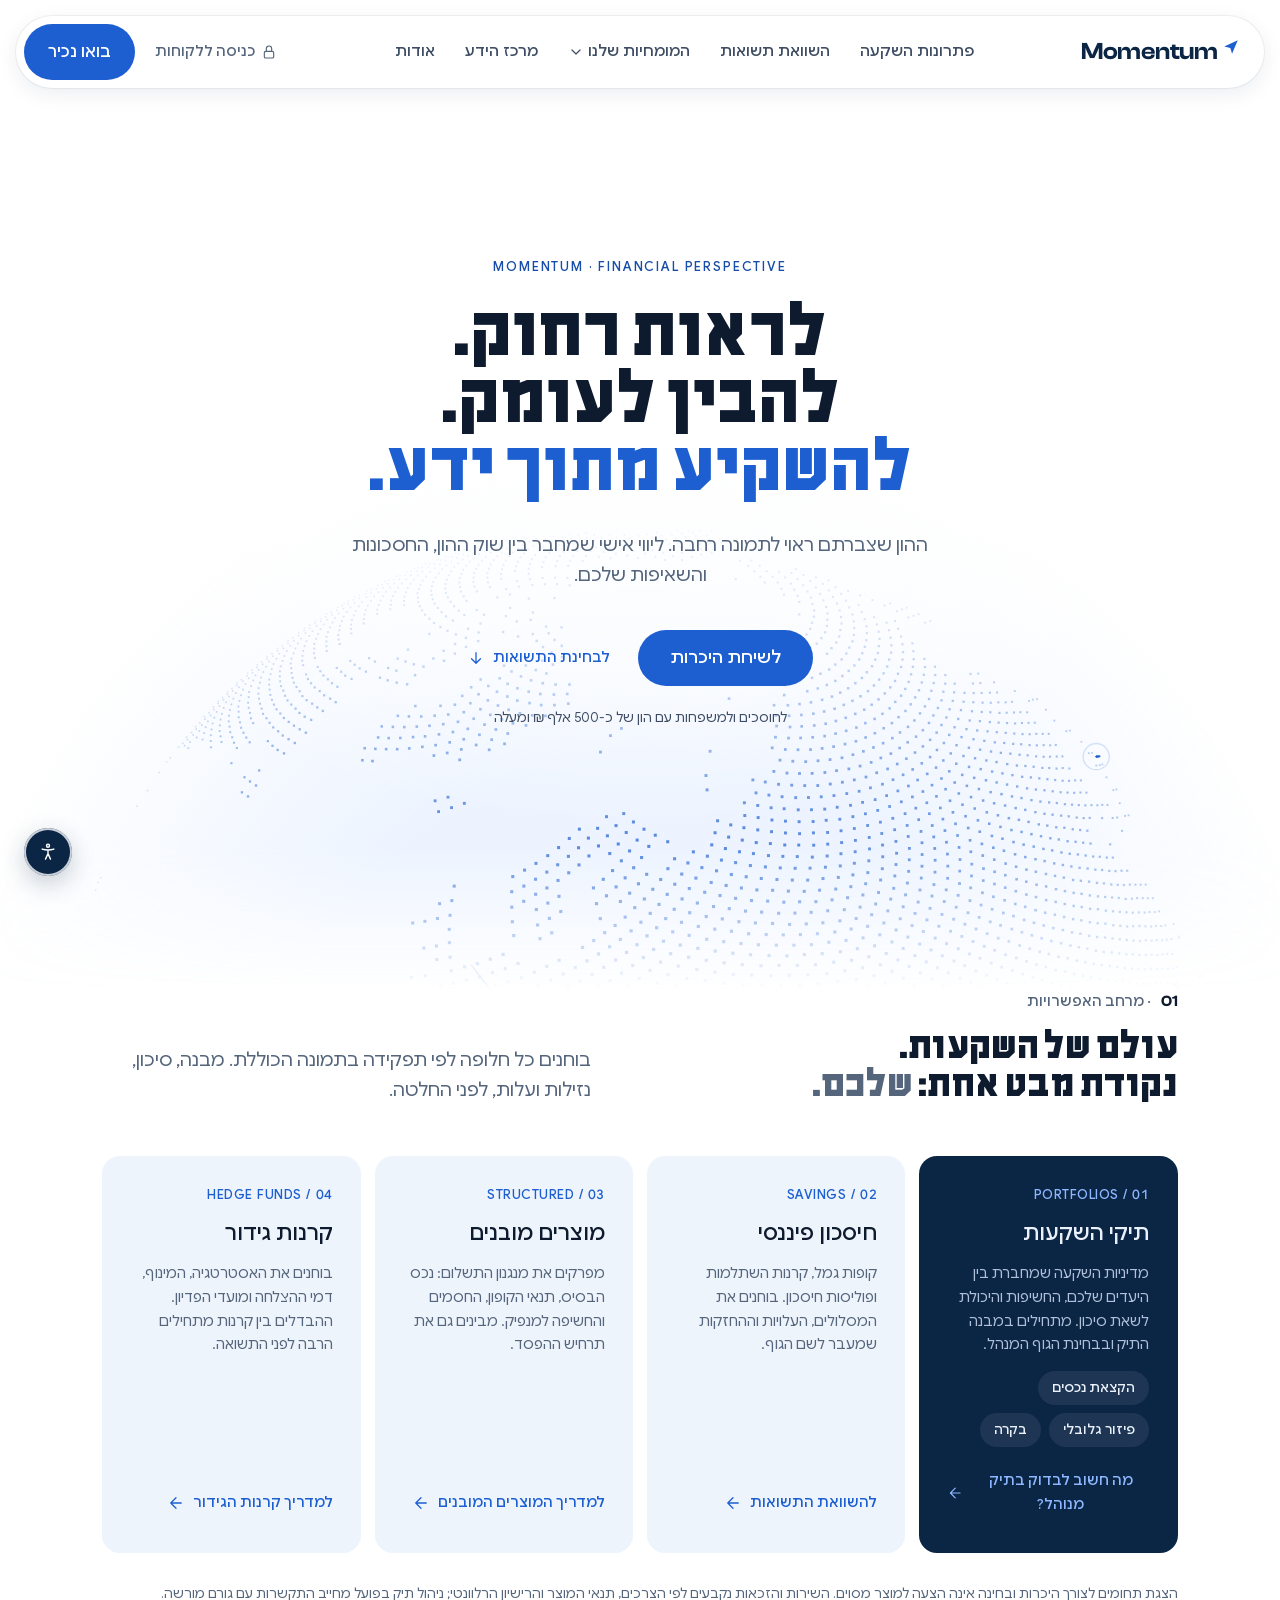
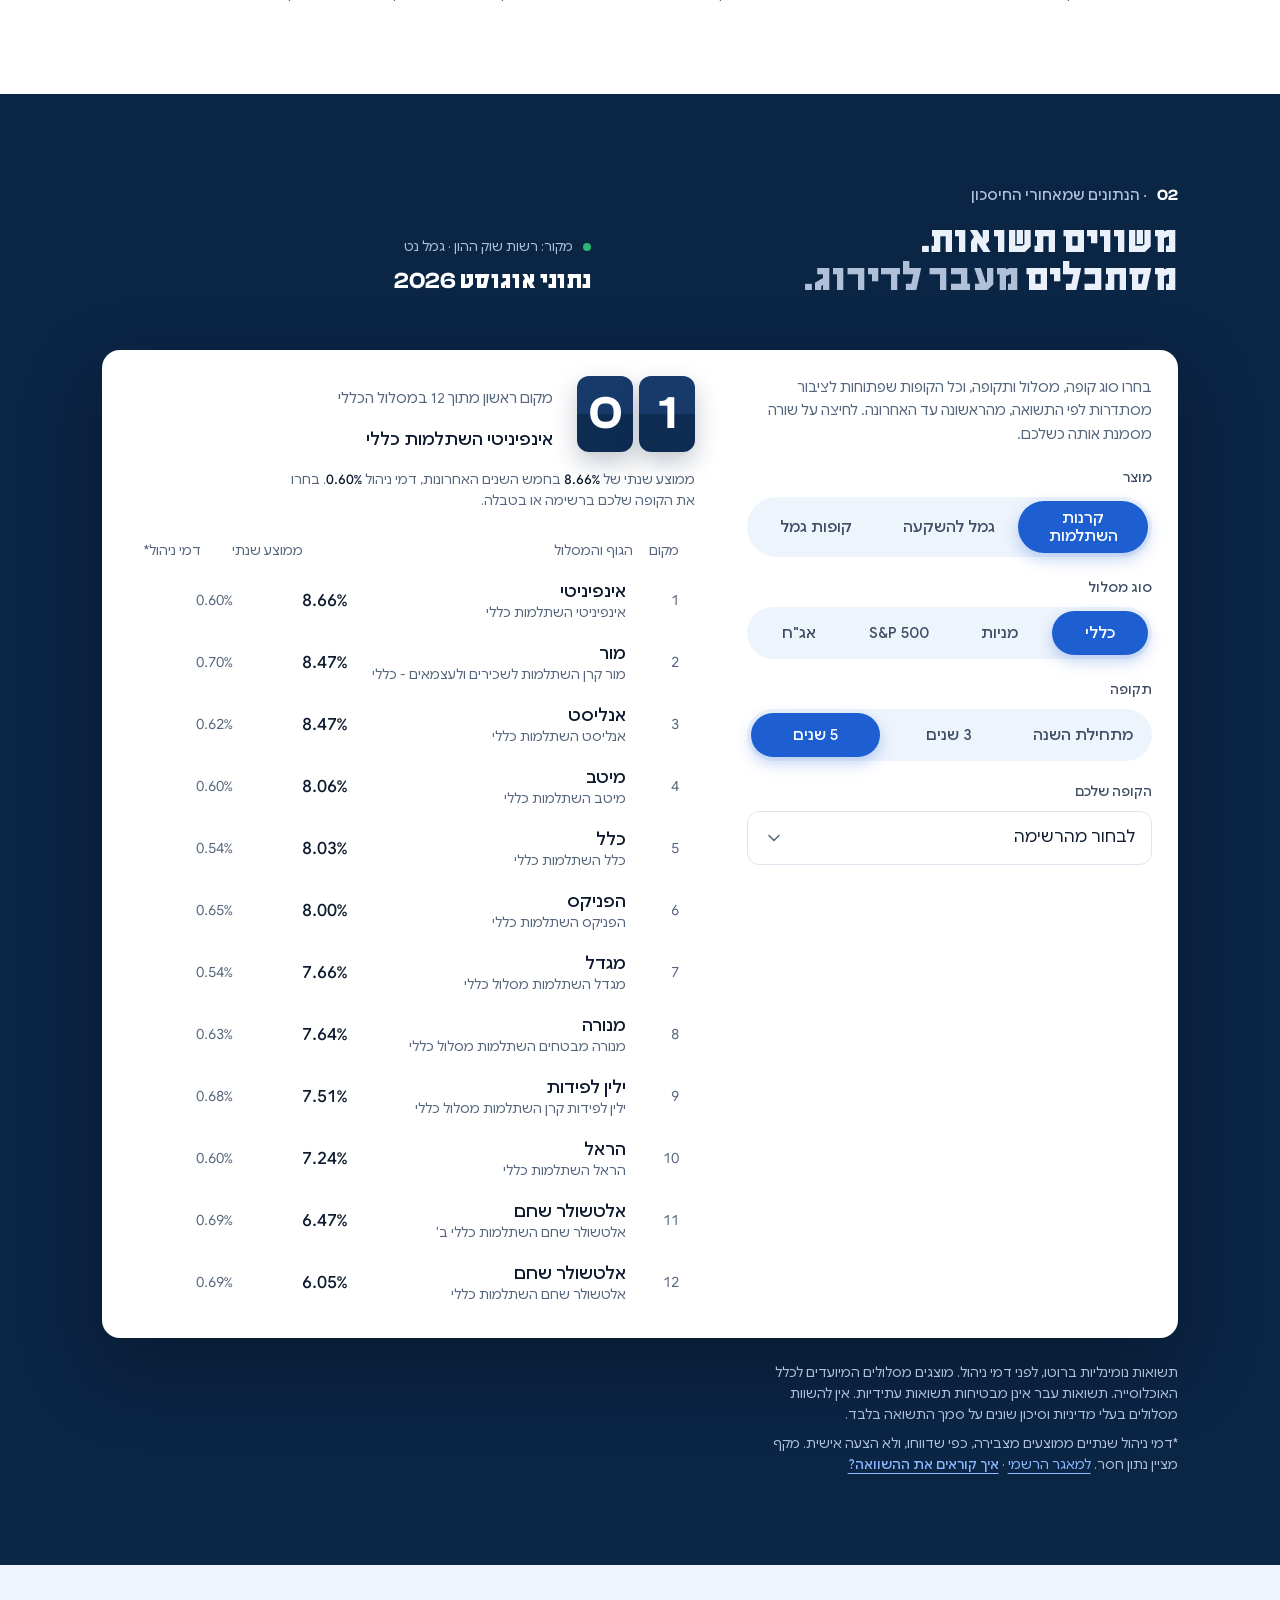
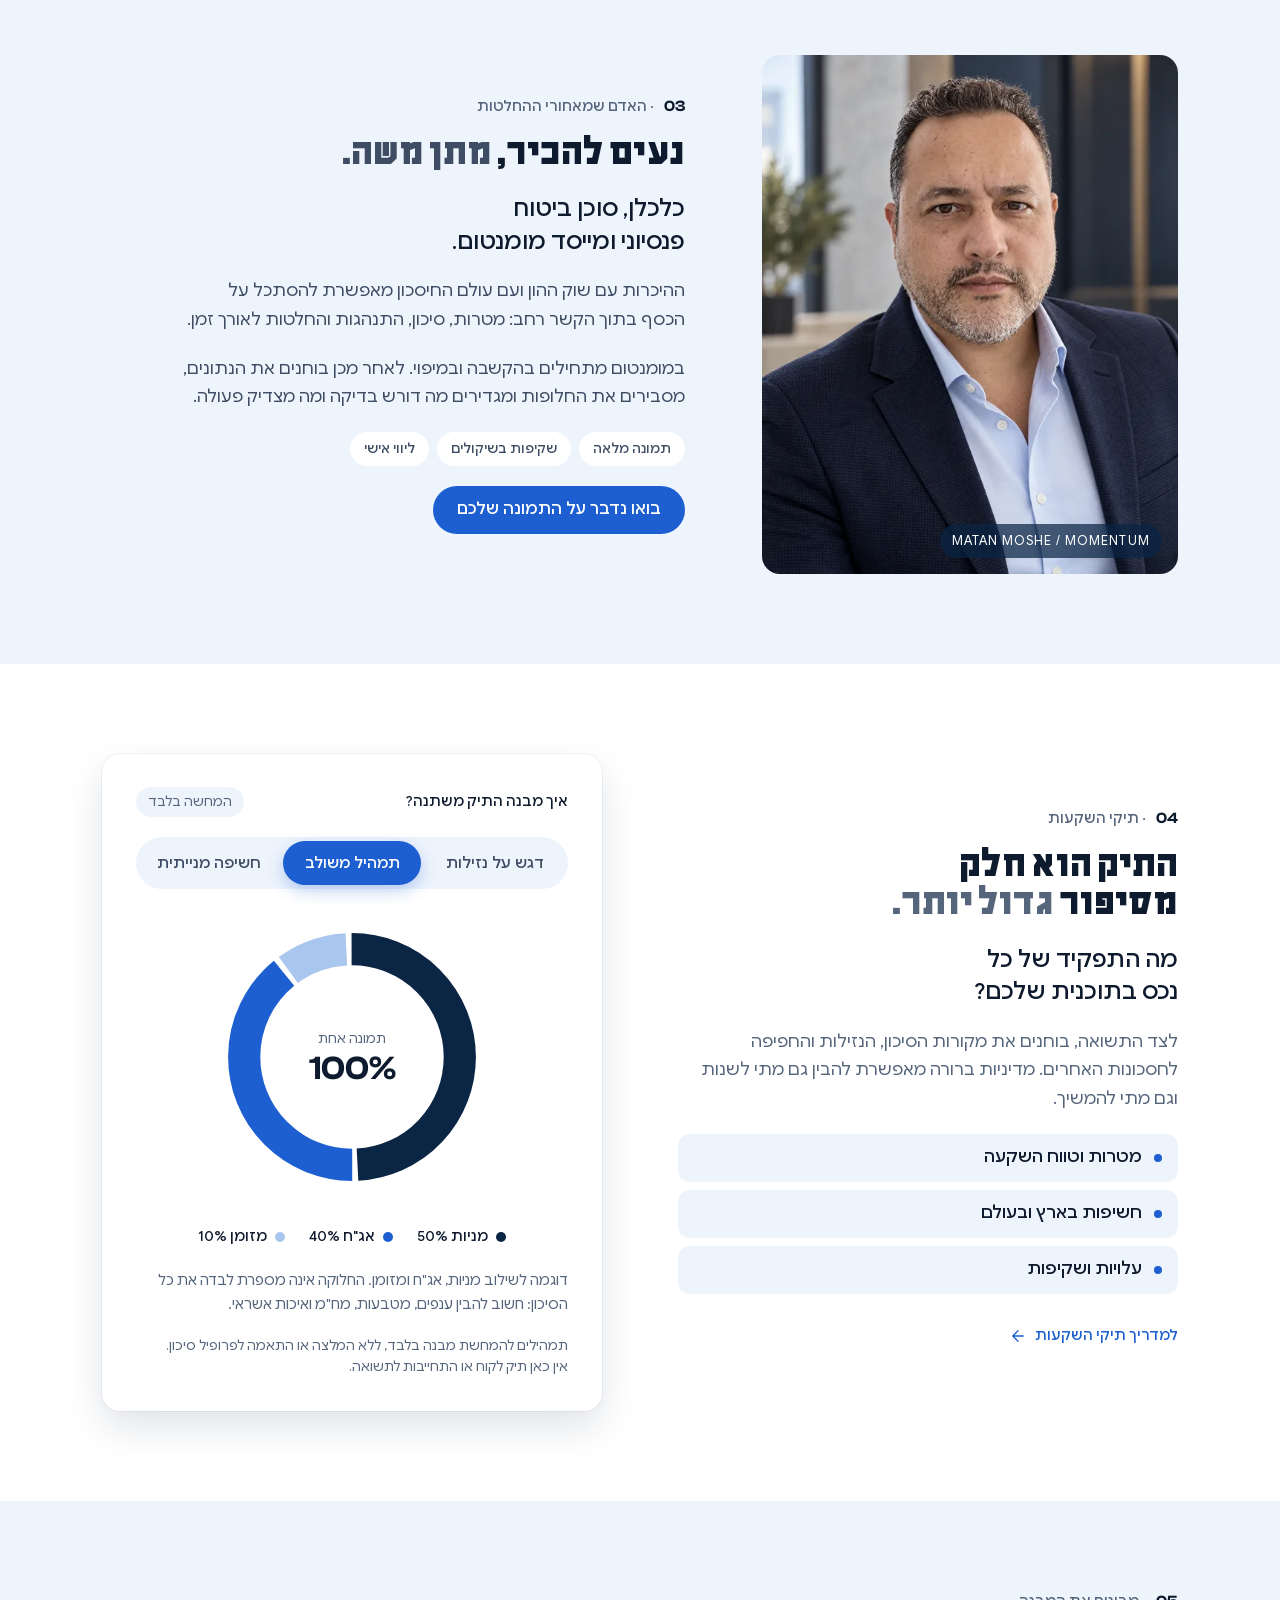
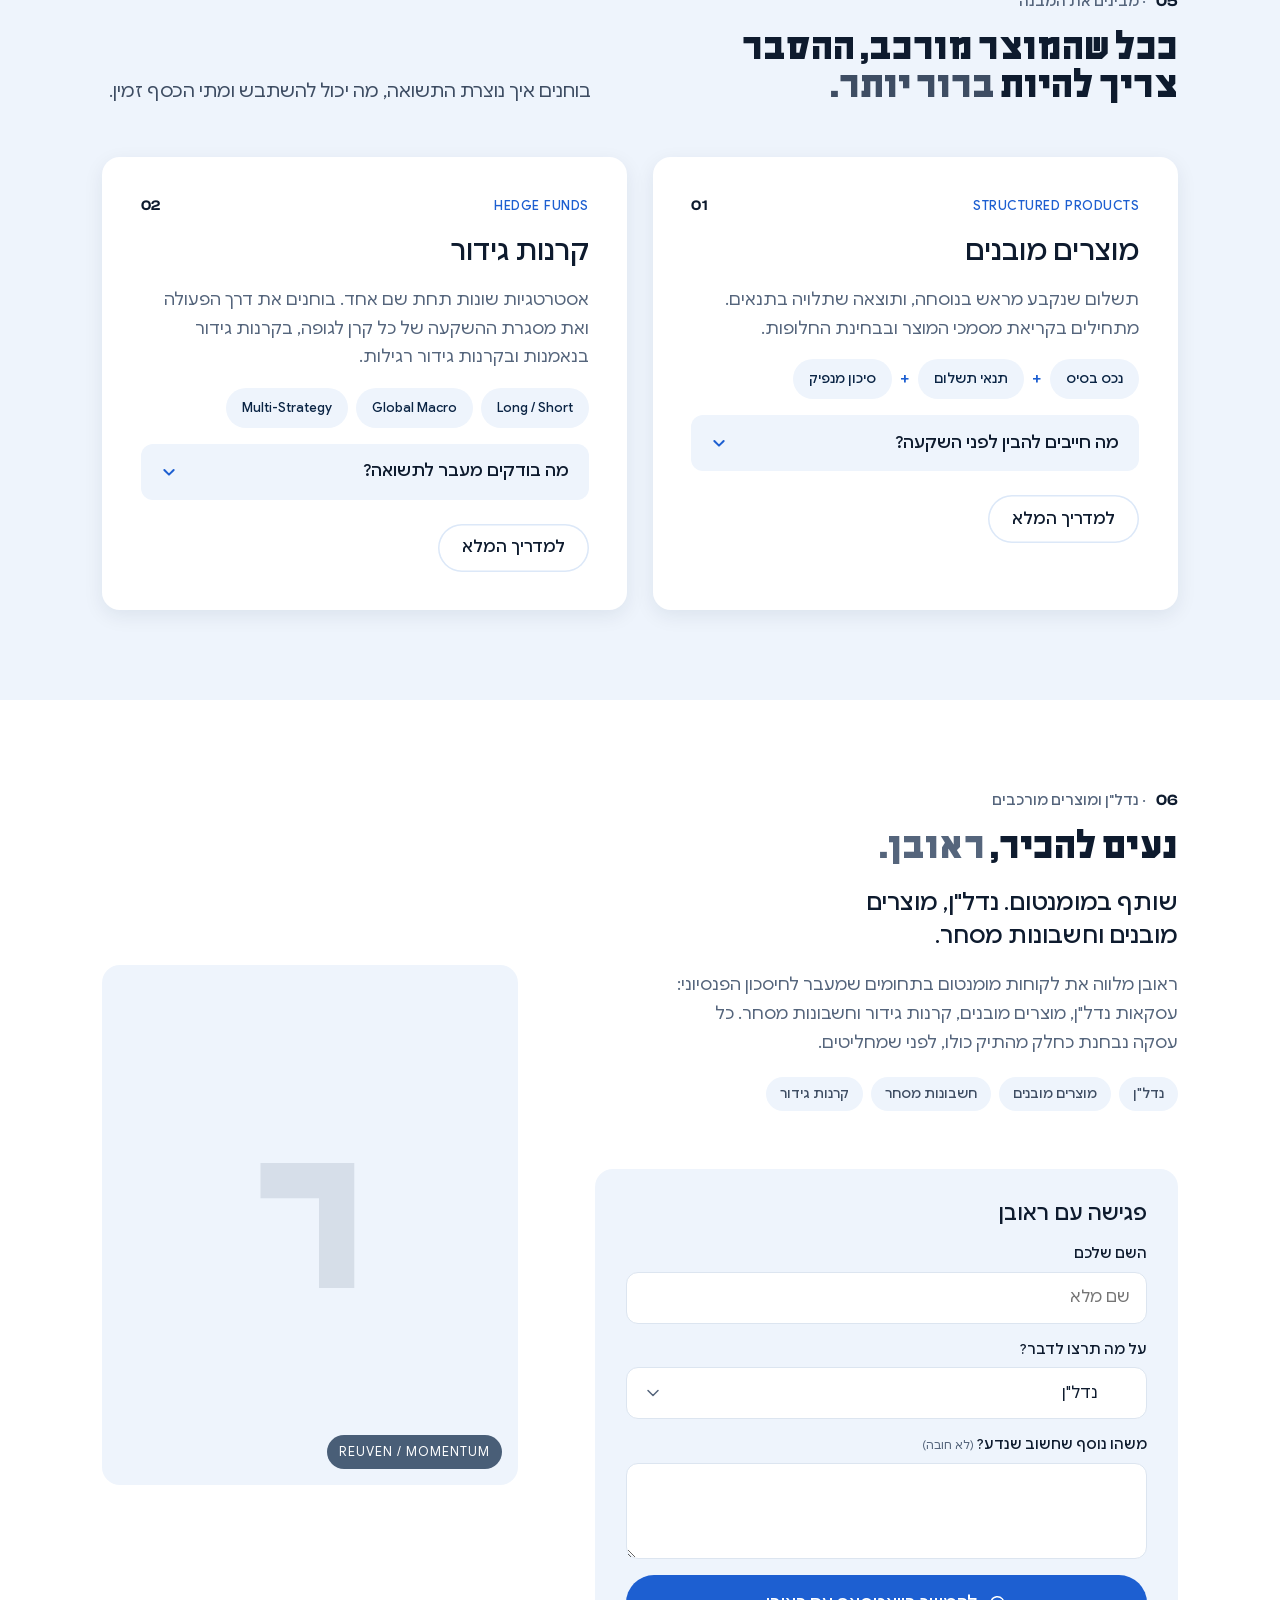
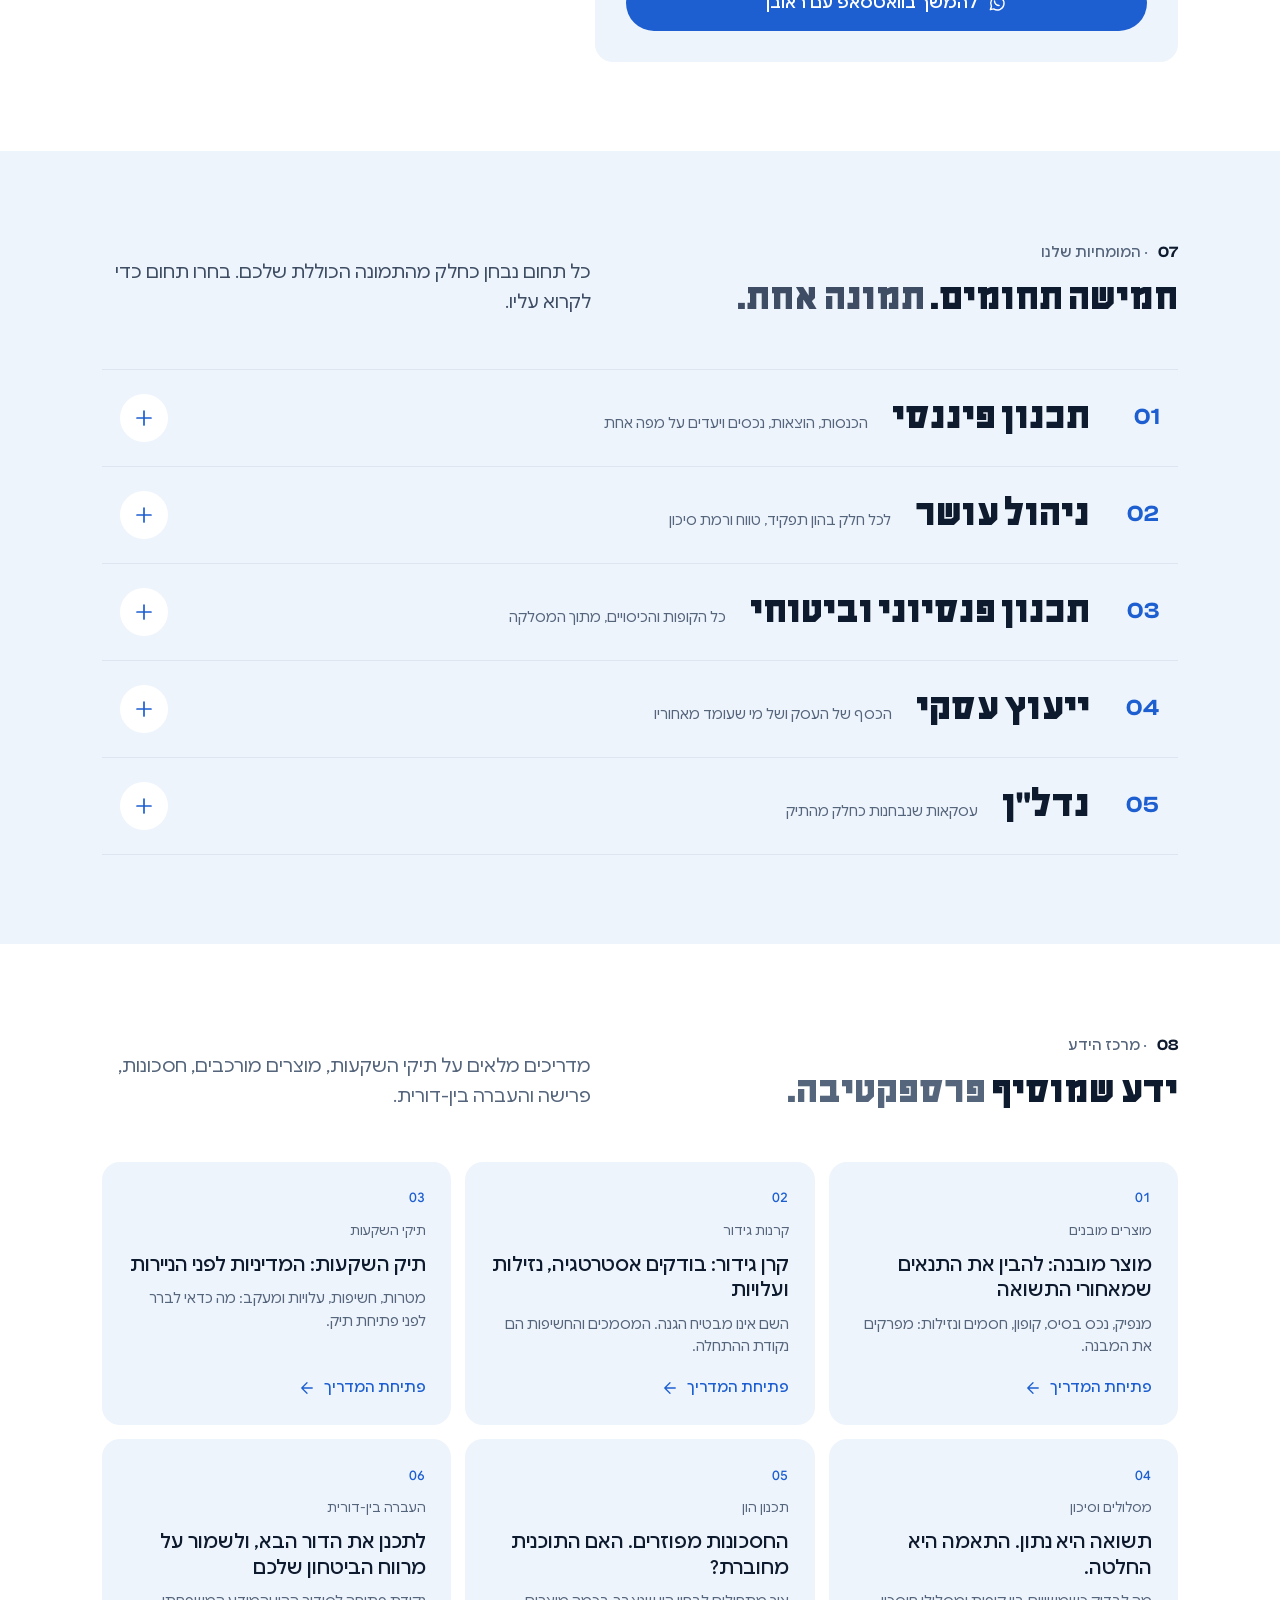
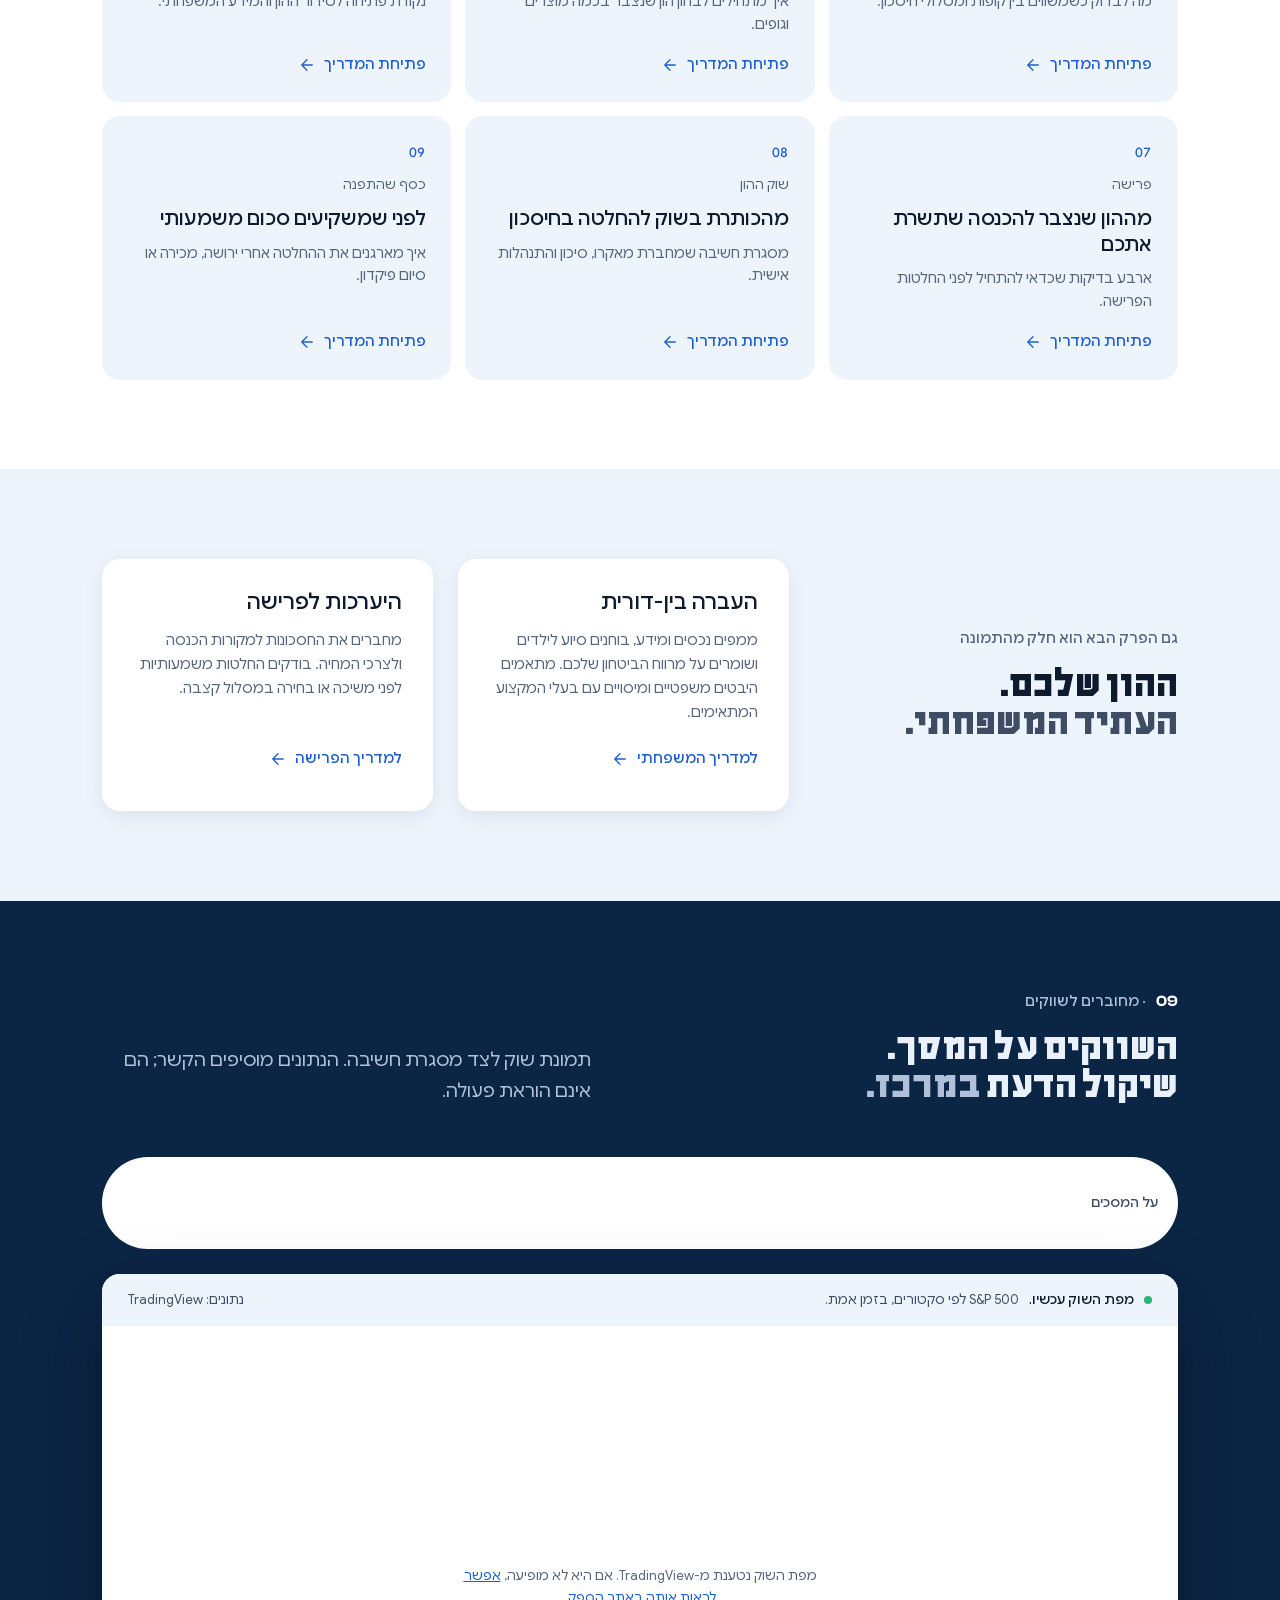
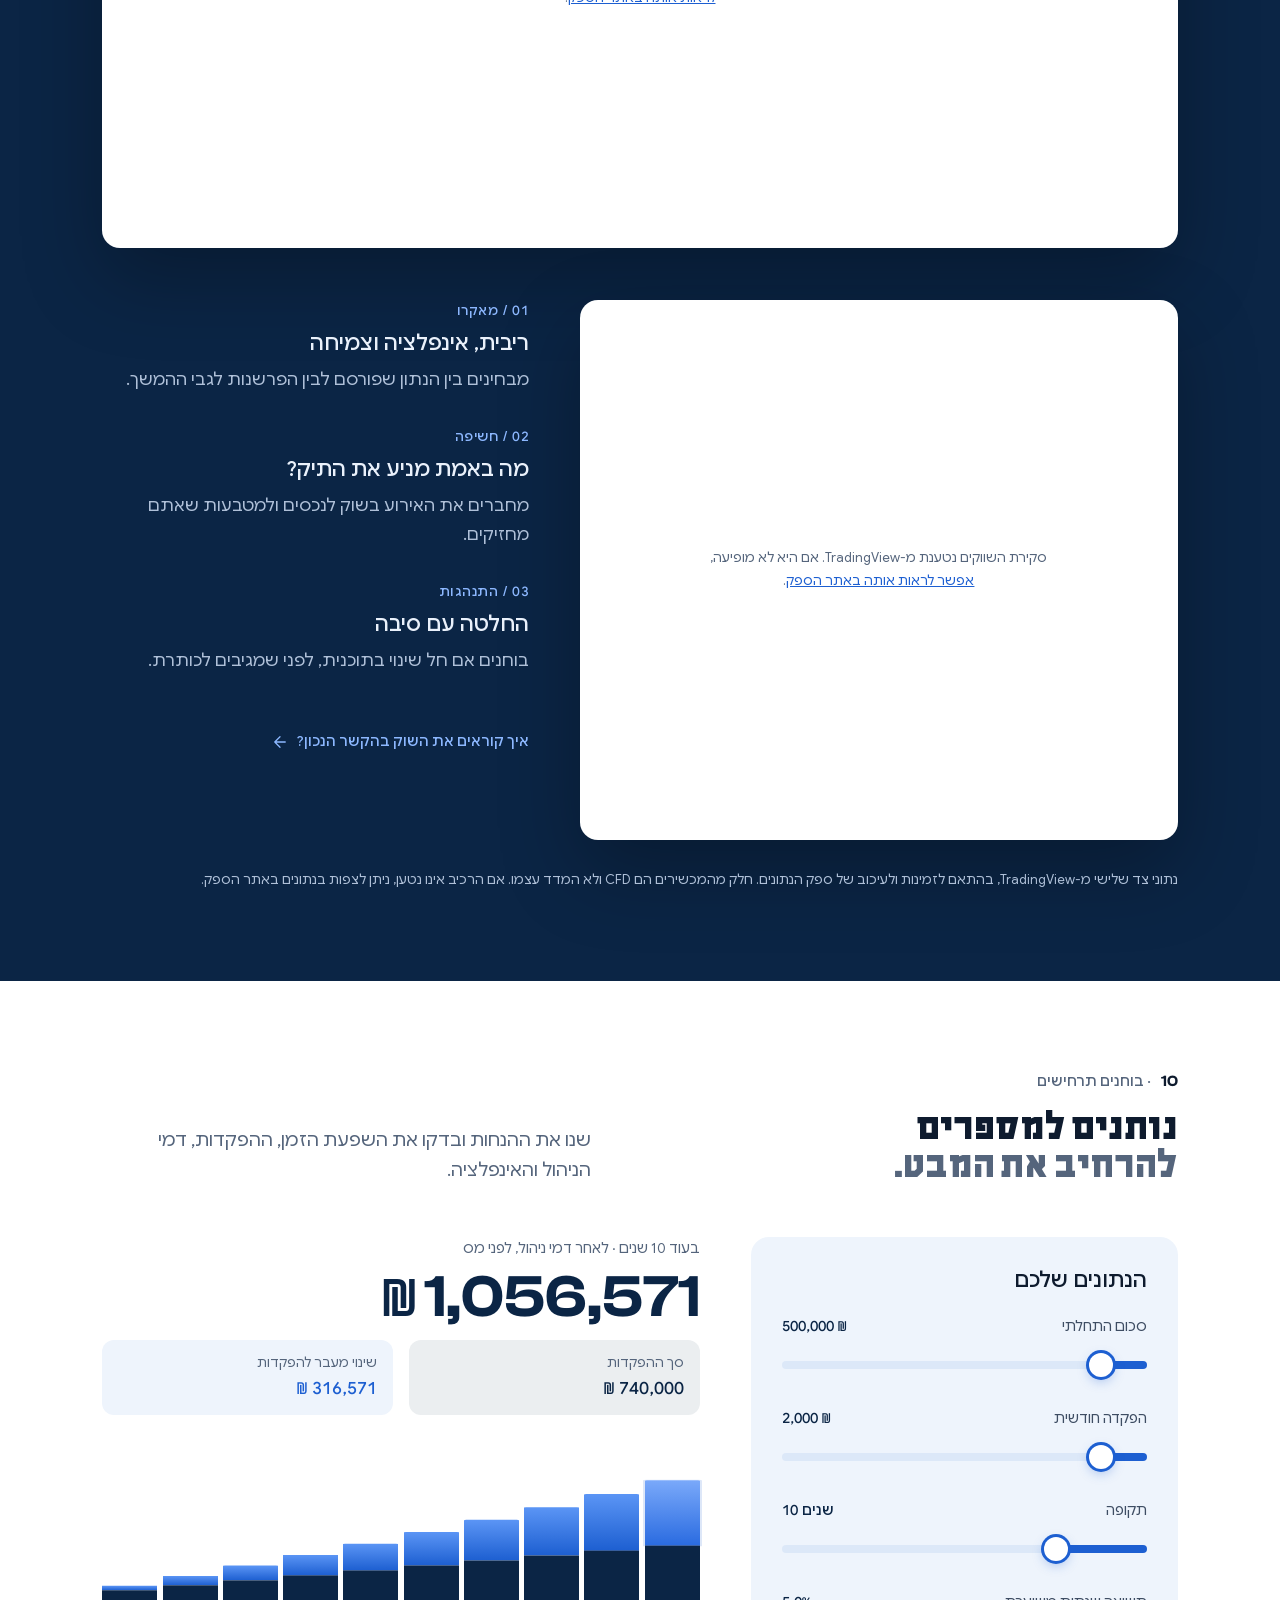
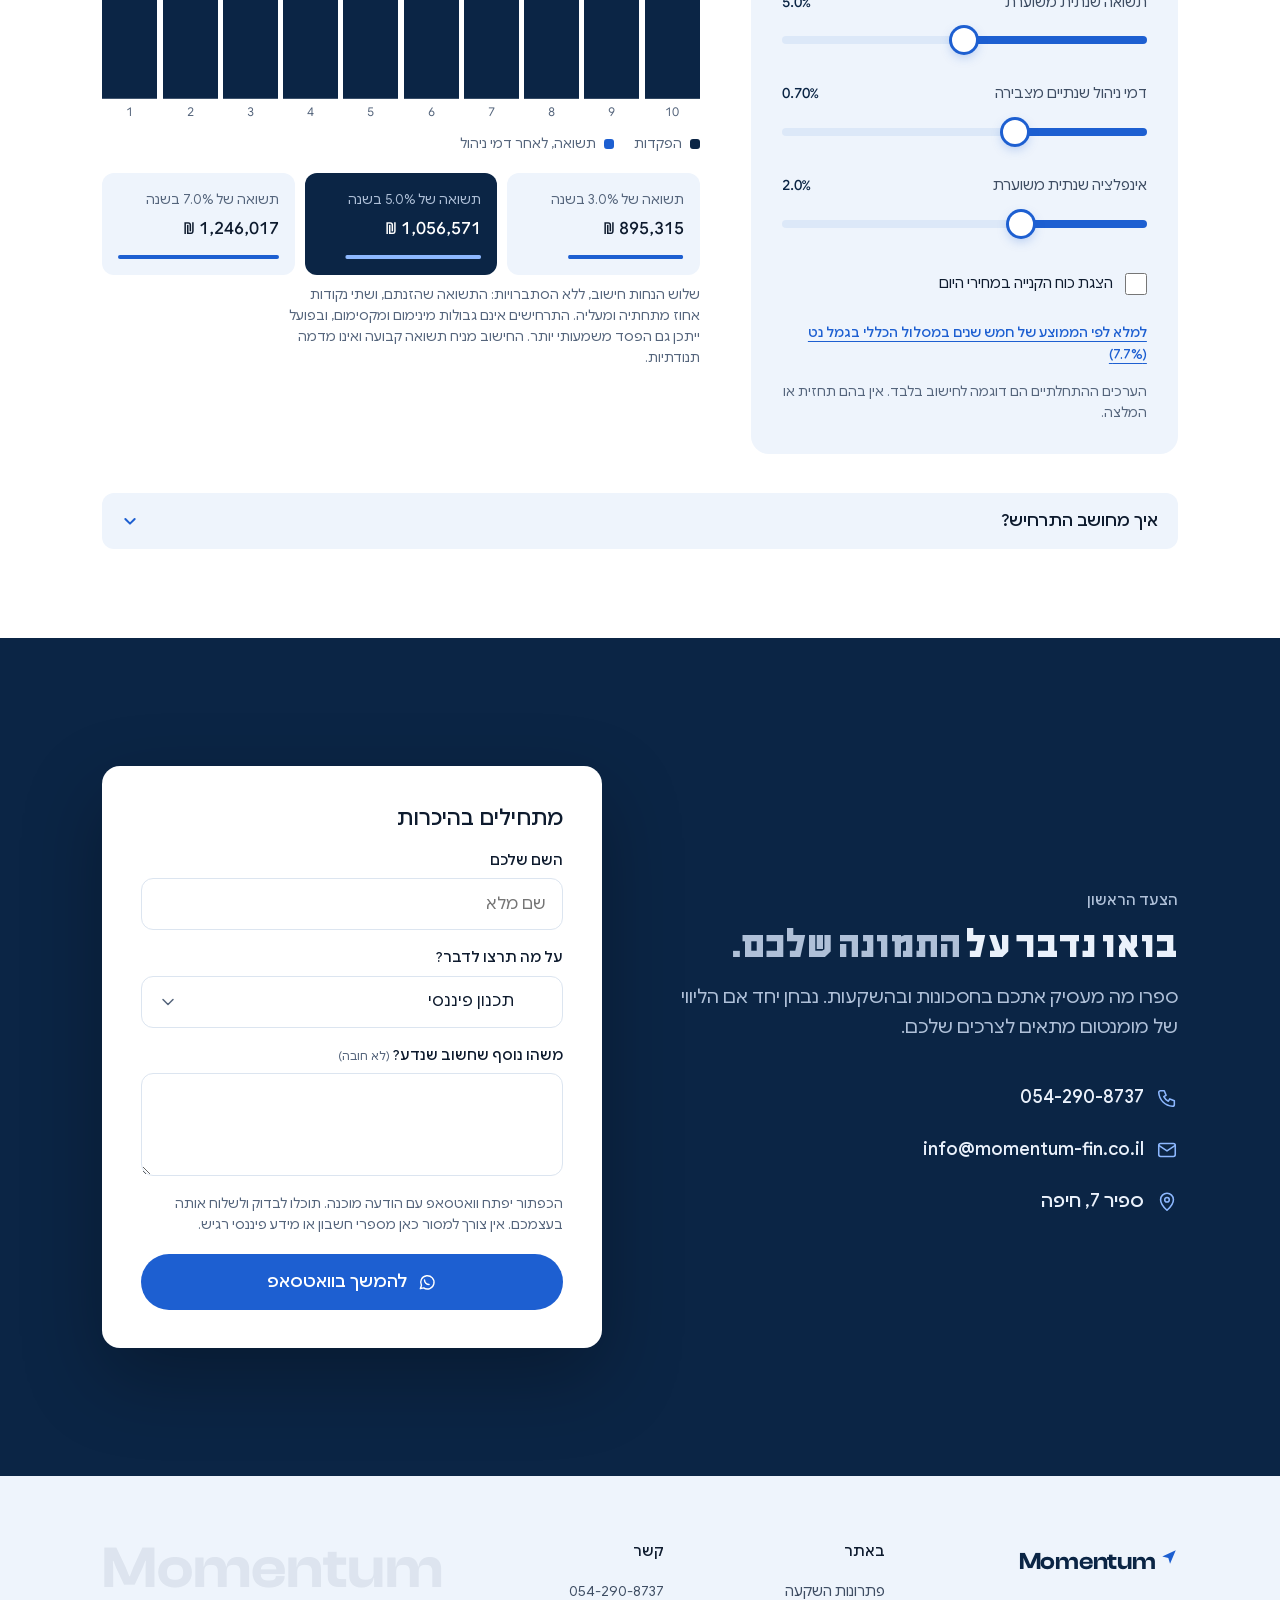
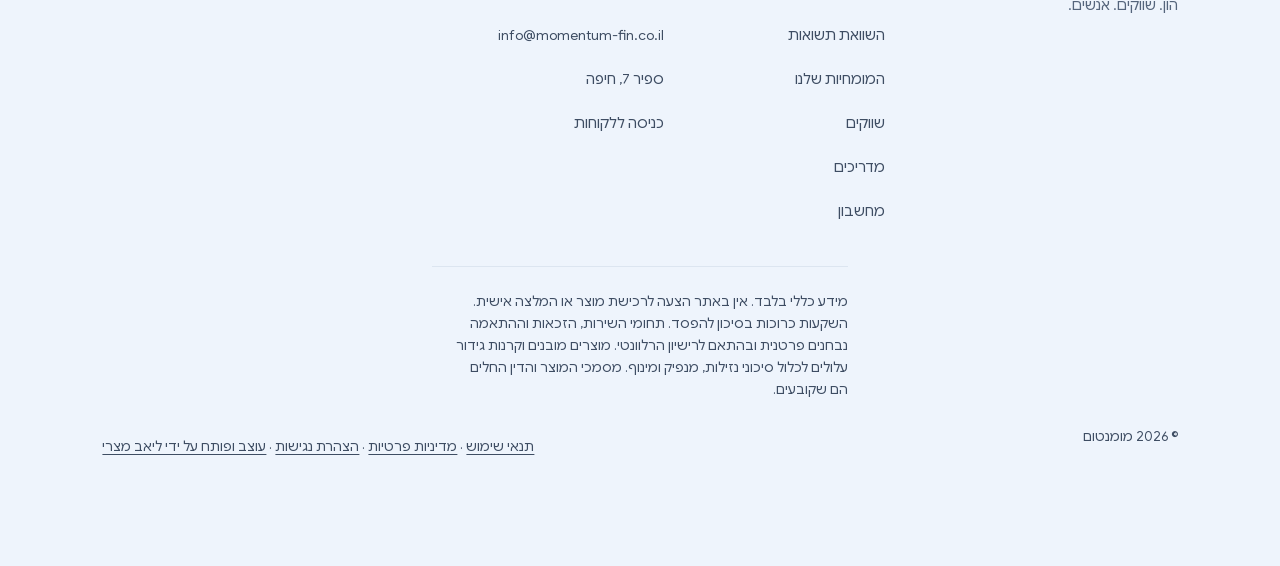
==== commit 245d479f: "sketch update 2026-10-04_1711" ====
--- a/index.html
+++ b/index.html
@@ -240,7 +240,15 @@
       <p class="big reveal">שותף במומנטום. נדל"ן, מוצרים מובנים וחשבונות מסחר.</p>
       <p class="body reveal">ראובן מלווה את לקוחות מומנטום בתחומים שמעבר לחיסכון הפנסיוני: עסקאות נדל"ן, מוצרים מובנים, קרנות גידור וחשבונות מסחר. כל עסקה נבחנת כחלק מהתיק כולו, לפני שמחליטים.</p>
       <ul class="tags reveal"><li>נדל"ן</li><li>מוצרים מובנים</li><li>חשבונות מסחר</li><li>קרנות גידור</li></ul>
-      <a class="btn reveal" href="#contact" data-topic="נדל&quot;ן">לשיחה עם ראובן</a>
+      <form class="form rv-form reveal" data-form="lead" data-wa="972543555036" data-to="ראובן" novalidate>
+        <h3>פגישה עם ראובן</h3>
+        <div class="fld"><label for="r-name">השם שלכם</label><input class="in" id="r-name" name="name" autocomplete="name" placeholder="שם מלא" required aria-describedby="r-name-e"><span class="msg" id="r-name-e"><svg viewBox="0 0 24 24" fill="none" stroke="currentColor" stroke-width="1.7" stroke-linecap="round" stroke-linejoin="round" aria-hidden="true"><circle cx="12" cy="12" r="9"/><path d="M12 7.5v5.5m0 3.2v.3"/></svg>חסר שם, איך לפנות אליכם?</span></div>
+        <div class="fld"><label for="r-topic">על מה תרצו לדבר?</label>
+          <select class="in" id="r-topic" name="topic"><option>נדל"ן</option><option>קרנות גידור</option><option>מוצרים מובנים</option><option>חשבונות למסחר</option></select></div>
+        <div class="fld"><label for="r-msg">משהו נוסף שחשוב שנדע? <small>(לא חובה)</small></label><textarea class="in" id="r-msg" name="message" rows="2"></textarea></div>
+        <p class="form-alert" role="alert" data-alert></p>
+        <button class="btn shine" type="submit"><svg viewBox="0 0 24 24" fill="none" stroke="currentColor" stroke-width="1.7" stroke-linecap="round" stroke-linejoin="round" aria-hidden="true"><path d="M4 20l1.3-3.9A8 8 0 1 1 8 19.1z"/><path d="M9 9.5c0 3 2.5 5.5 5.5 5.5"/></svg>להמשך בוואטסאפ עם ראובן</button>
+      </form>
     </div>
   </div>
 </section>
@@ -352,11 +360,11 @@
         <li><span><svg viewBox="0 0 24 24" fill="none" stroke="currentColor" stroke-width="1.7" stroke-linecap="round" stroke-linejoin="round" aria-hidden="true"><path d="M12 21s-7-6.2-7-11.5A7 7 0 0 1 19 9.5C19 14.8 12 21 12 21z"/><circle cx="12" cy="9.5" r="2.5"/></svg>ספיר 7, חיפה</span></li>
       </ul>
     </div>
-    <form class="form reveal" data-form="lead" novalidate>
+    <form class="form reveal" data-form="lead" data-wa="972542908737" data-to="מתן" novalidate>
       <h3>מתחילים בהיכרות</h3>
       <div class="fld"><label for="f-name">השם שלכם</label><input class="in" id="f-name" name="name" autocomplete="name" placeholder="שם מלא" required aria-describedby="f-name-e"><span class="msg" id="f-name-e"><svg viewBox="0 0 24 24" fill="none" stroke="currentColor" stroke-width="1.7" stroke-linecap="round" stroke-linejoin="round" aria-hidden="true"><circle cx="12" cy="12" r="9"/><path d="M12 7.5v5.5m0 3.2v.3"/></svg>חסר שם, איך לפנות אליכם?</span></div>
       <div class="fld"><label for="f-topic">על מה תרצו לדבר?</label>
-        <select class="in" id="f-topic" name="topic"><option>בחינת החסכונות וההשקעות</option><option>תיקי השקעות</option><option>מוצרים מובנים</option><option>קרנות גידור</option><option>השקעת כסף שהתפנה</option><option>תכנון ההון המשפחתי</option><option>היערכות לפרישה</option><option>נדל"ן</option></select></div>
+        <select class="in" id="f-topic" name="topic"><option>תכנון פיננסי</option><option>תיקי השקעות</option><option>ביטוח</option><option>ייעוץ עסקי</option></select></div>
       <div class="fld"><label for="f-msg">משהו נוסף שחשוב שנדע? <small>(לא חובה)</small></label><textarea class="in" id="f-msg" name="message" rows="3"></textarea></div>
       <p class="form-note">הכפתור יפתח וואטסאפ עם הודעה מוכנה. תוכלו לבדוק ולשלוח אותה בעצמכם. אין צורך למסור כאן מספרי חשבון או מידע פיננסי רגיש.</p>
       <p class="form-alert" role="alert" data-alert></p>
--- a/site.css
+++ b/site.css
@@ -745,3 +745,6 @@
 .sc i { display: block; height: 4px; margin-top: 8px; border-radius: 4px; background: var(--blue); transform-origin: 100% 50%; transform: scaleX(var(--w)); transition: transform .55s var(--ease); }
 .sc.base i { background: #8DB8FF; }
 @media (prefers-reduced-motion: reduce) { .cb i, .sc i { transition: none; } .hero-globe { transition: none; } }
+
+/* Reuven's own form, in his chapter: a tinted panel (no shadow on tint), quieter than Matan's at the end */
+.rv-form { align-self: stretch; margin-top: clamp(24px, 3vw, 40px); padding: clamp(24px, 2.4vw, 40px); gap: 16px; background: var(--sky); box-shadow: none; }
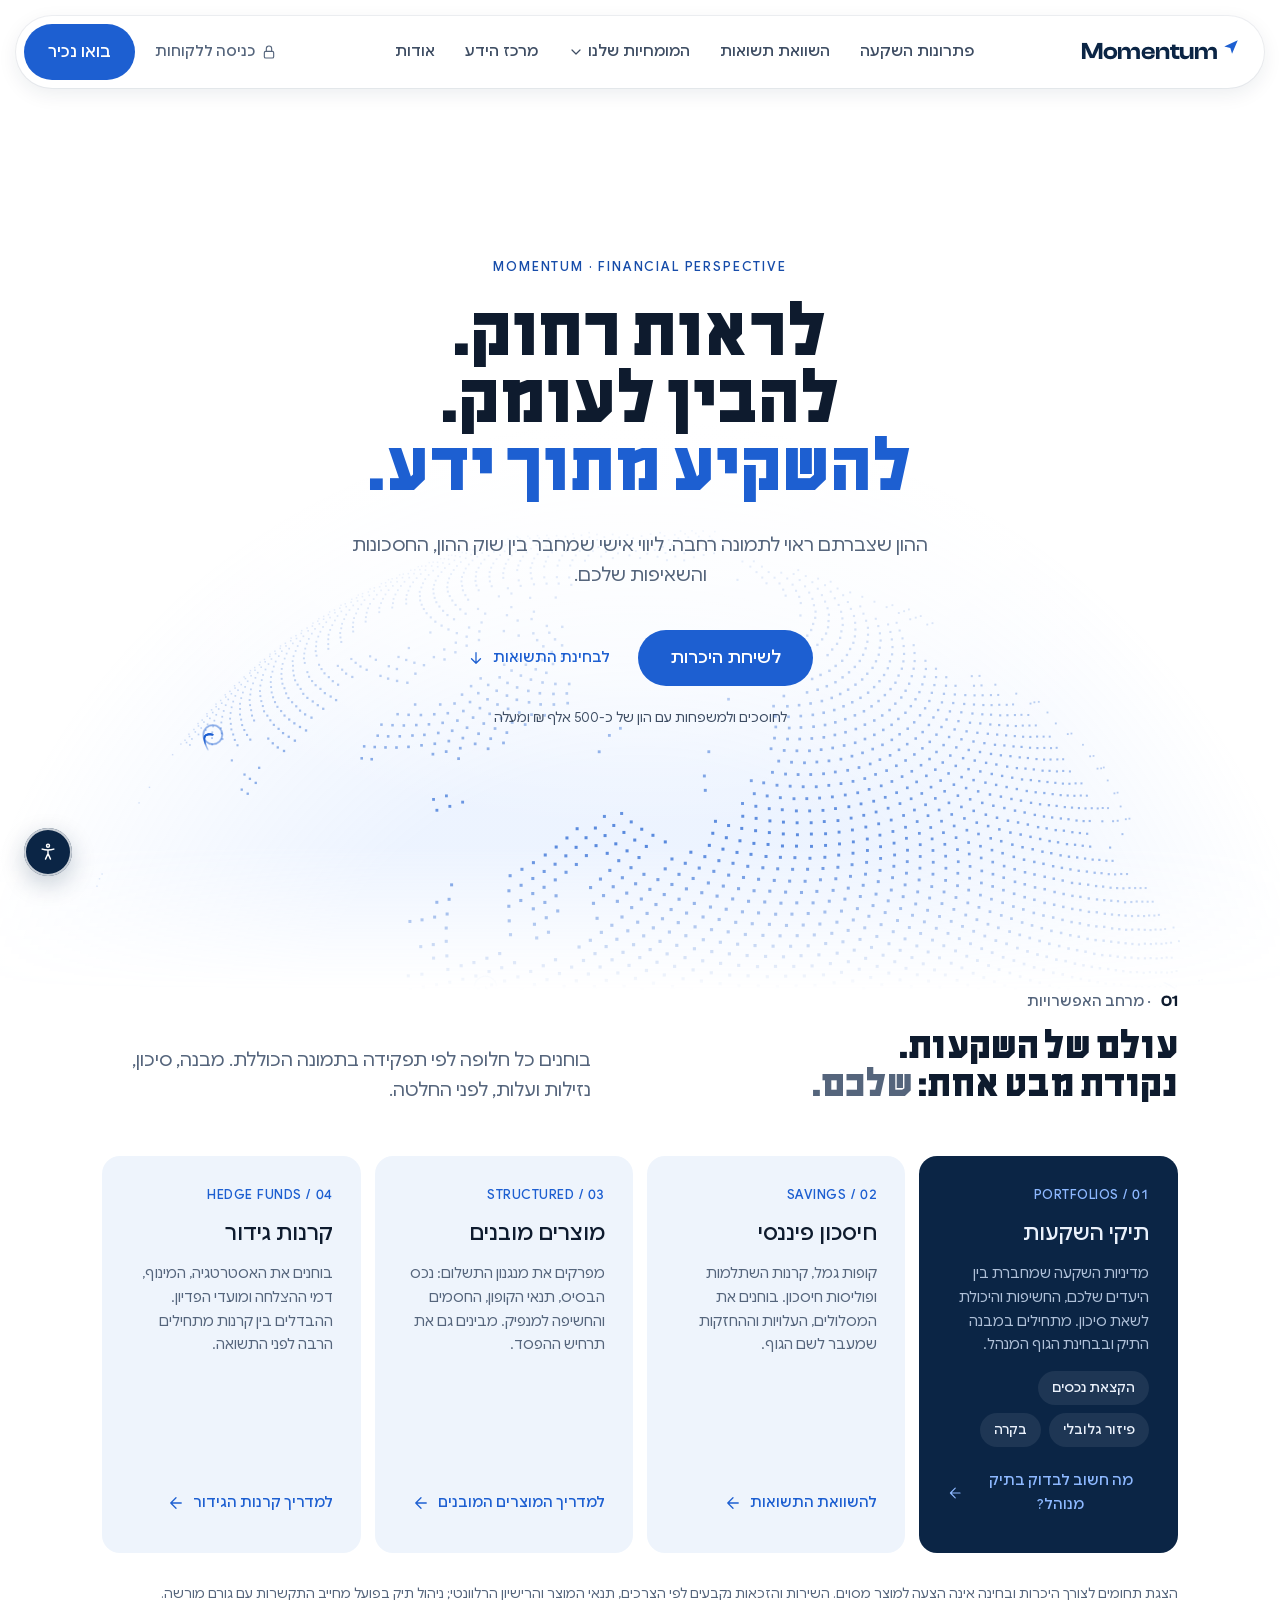
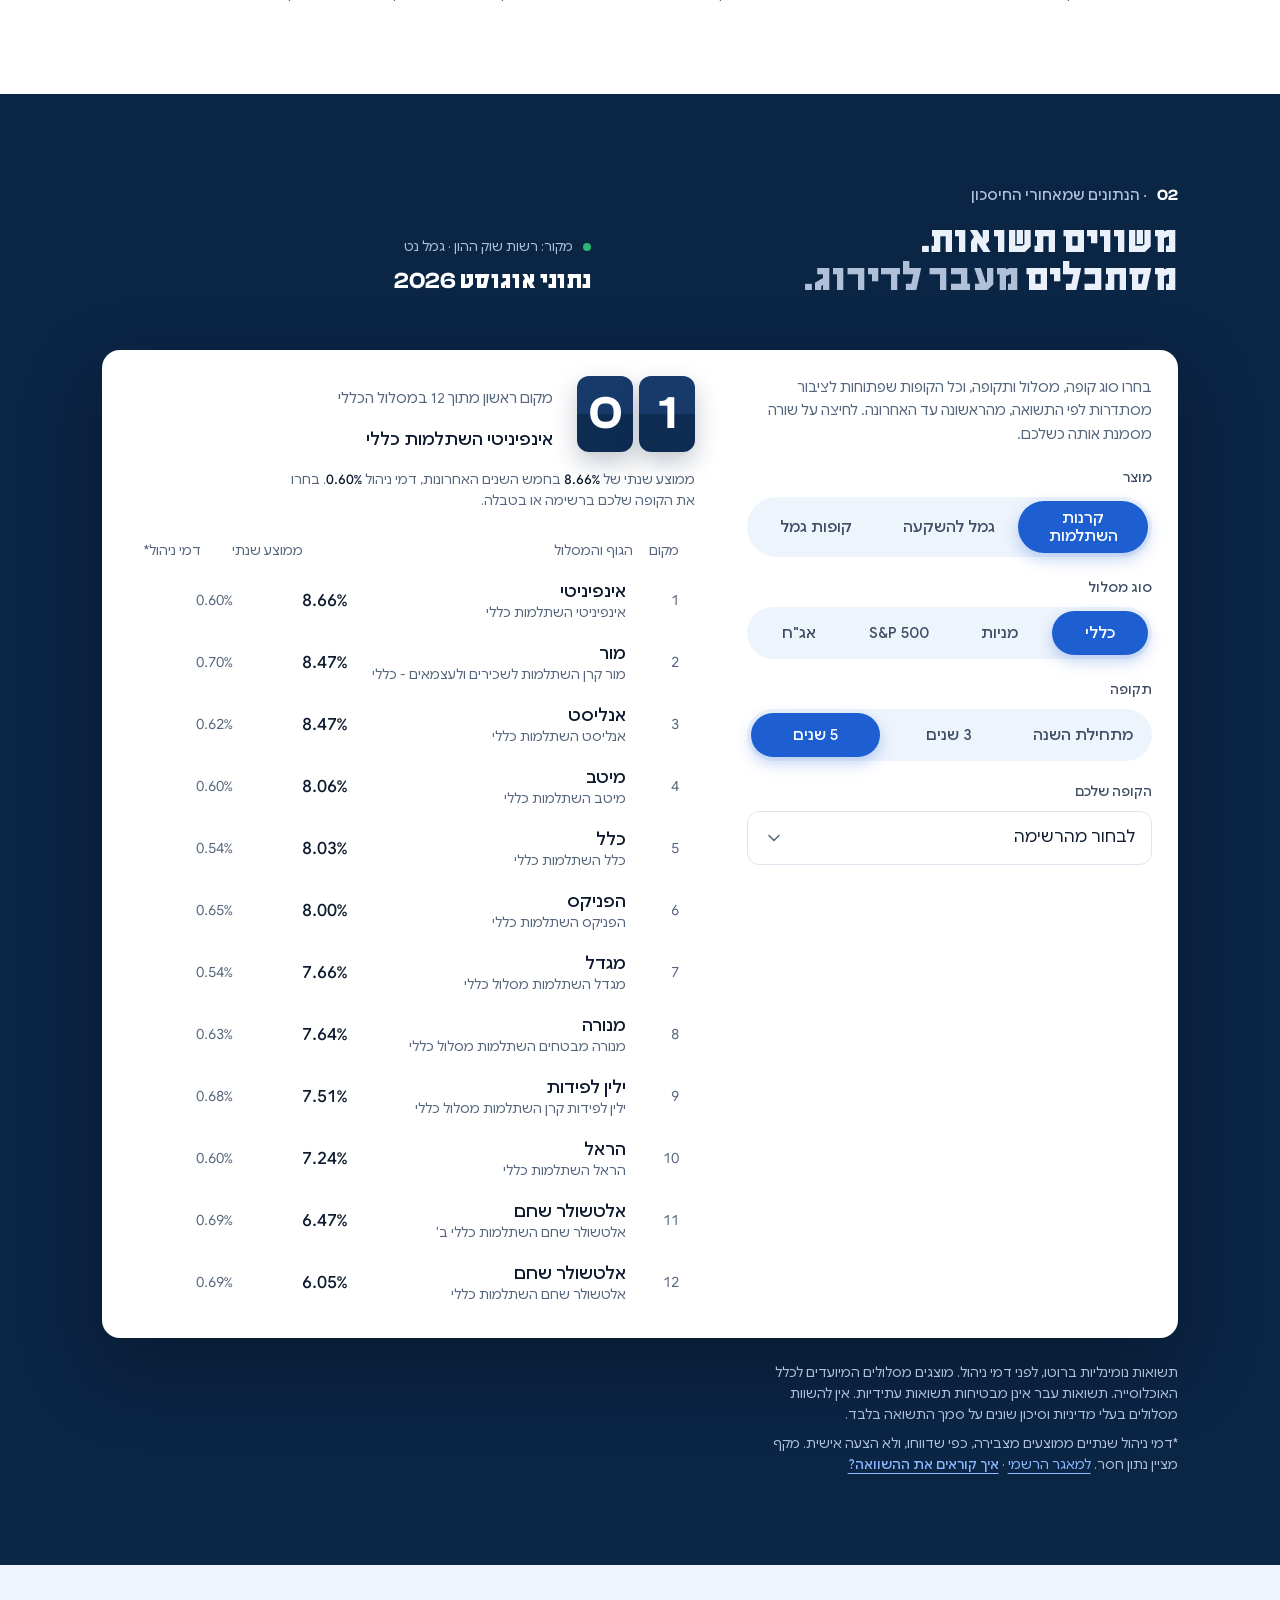
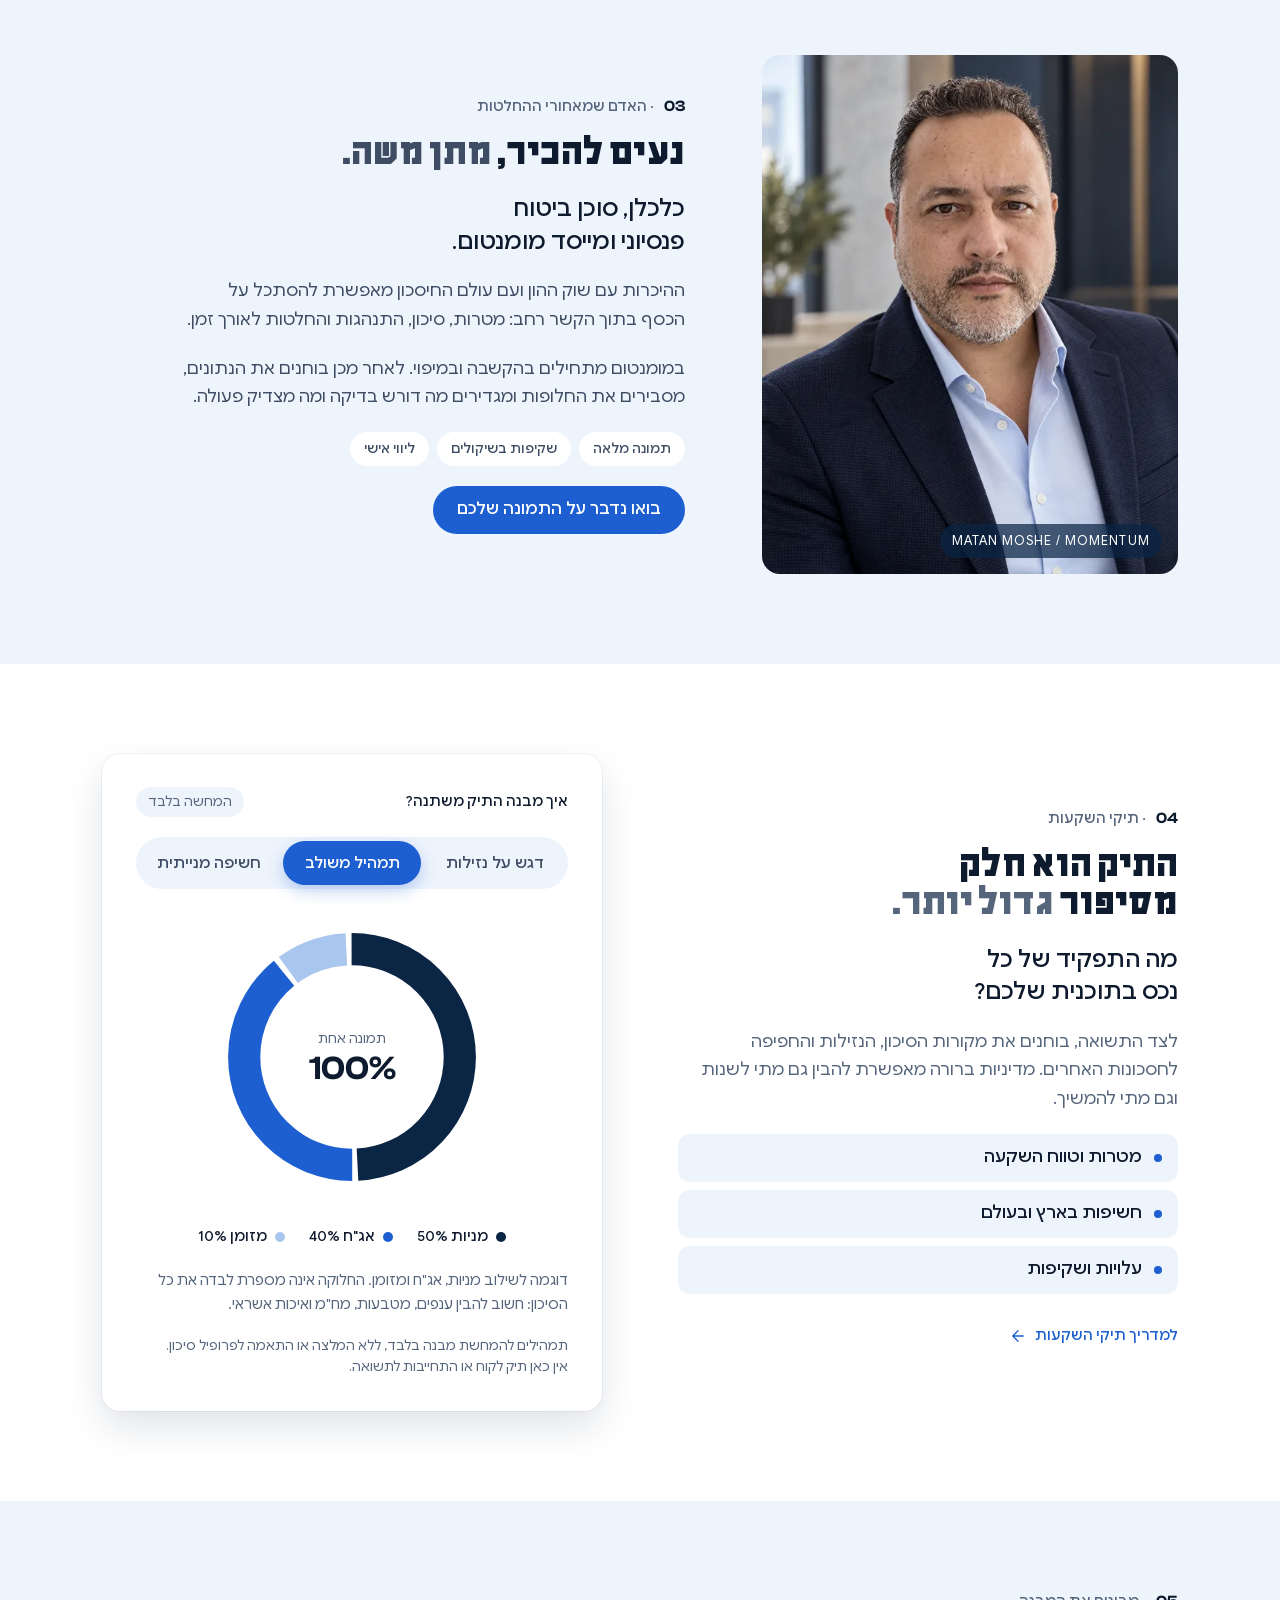
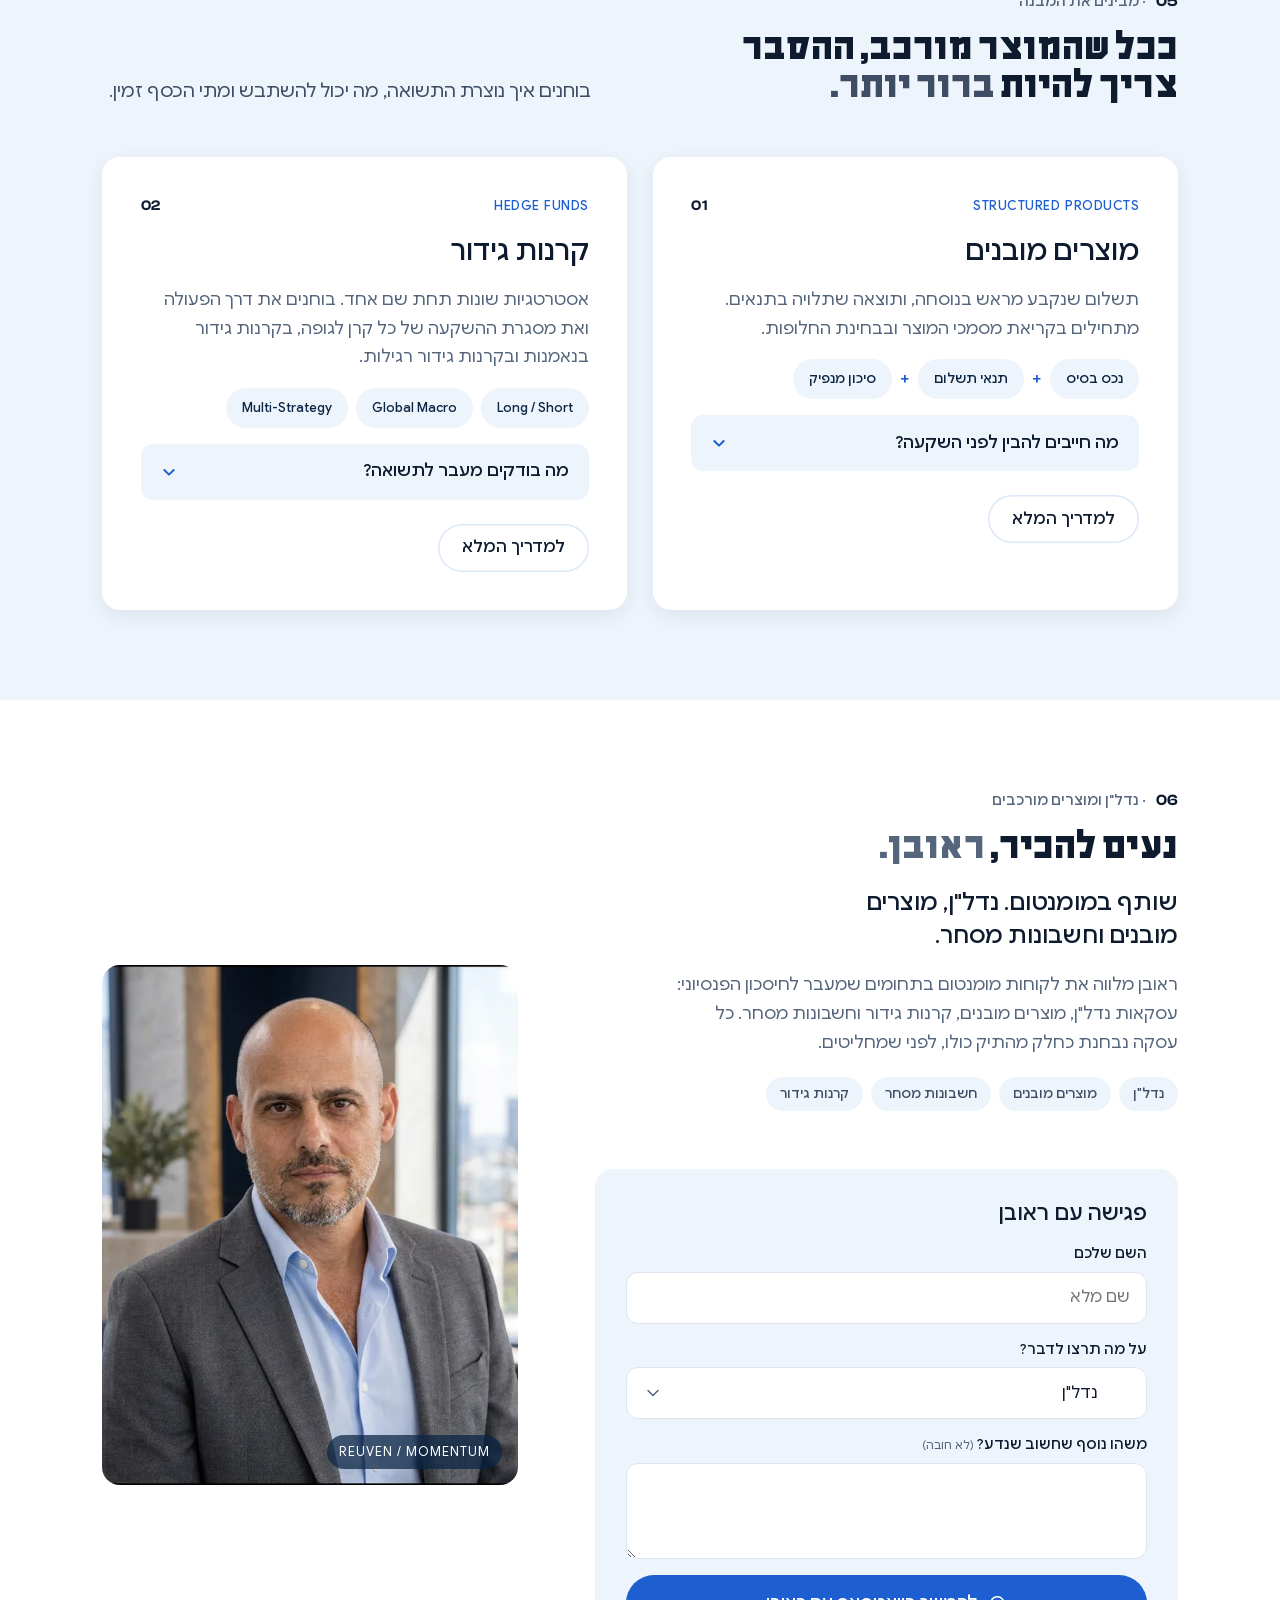
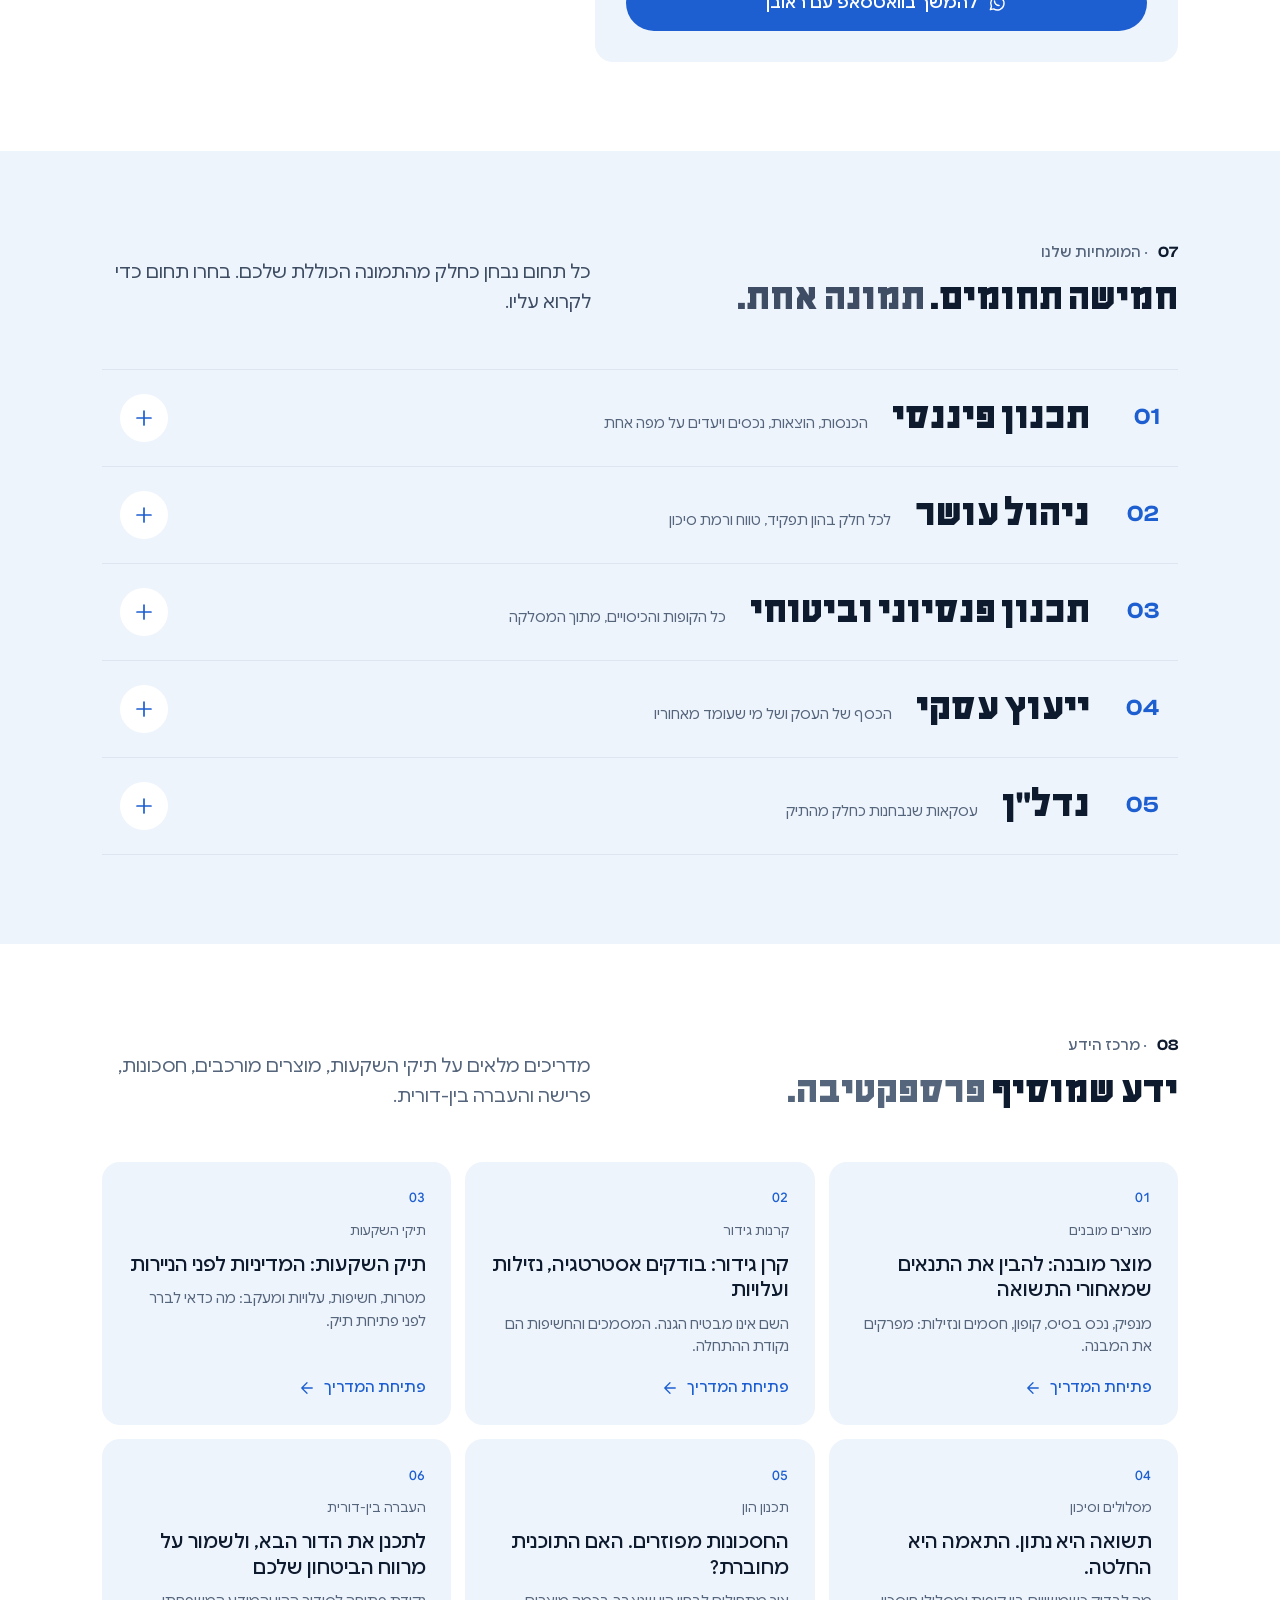
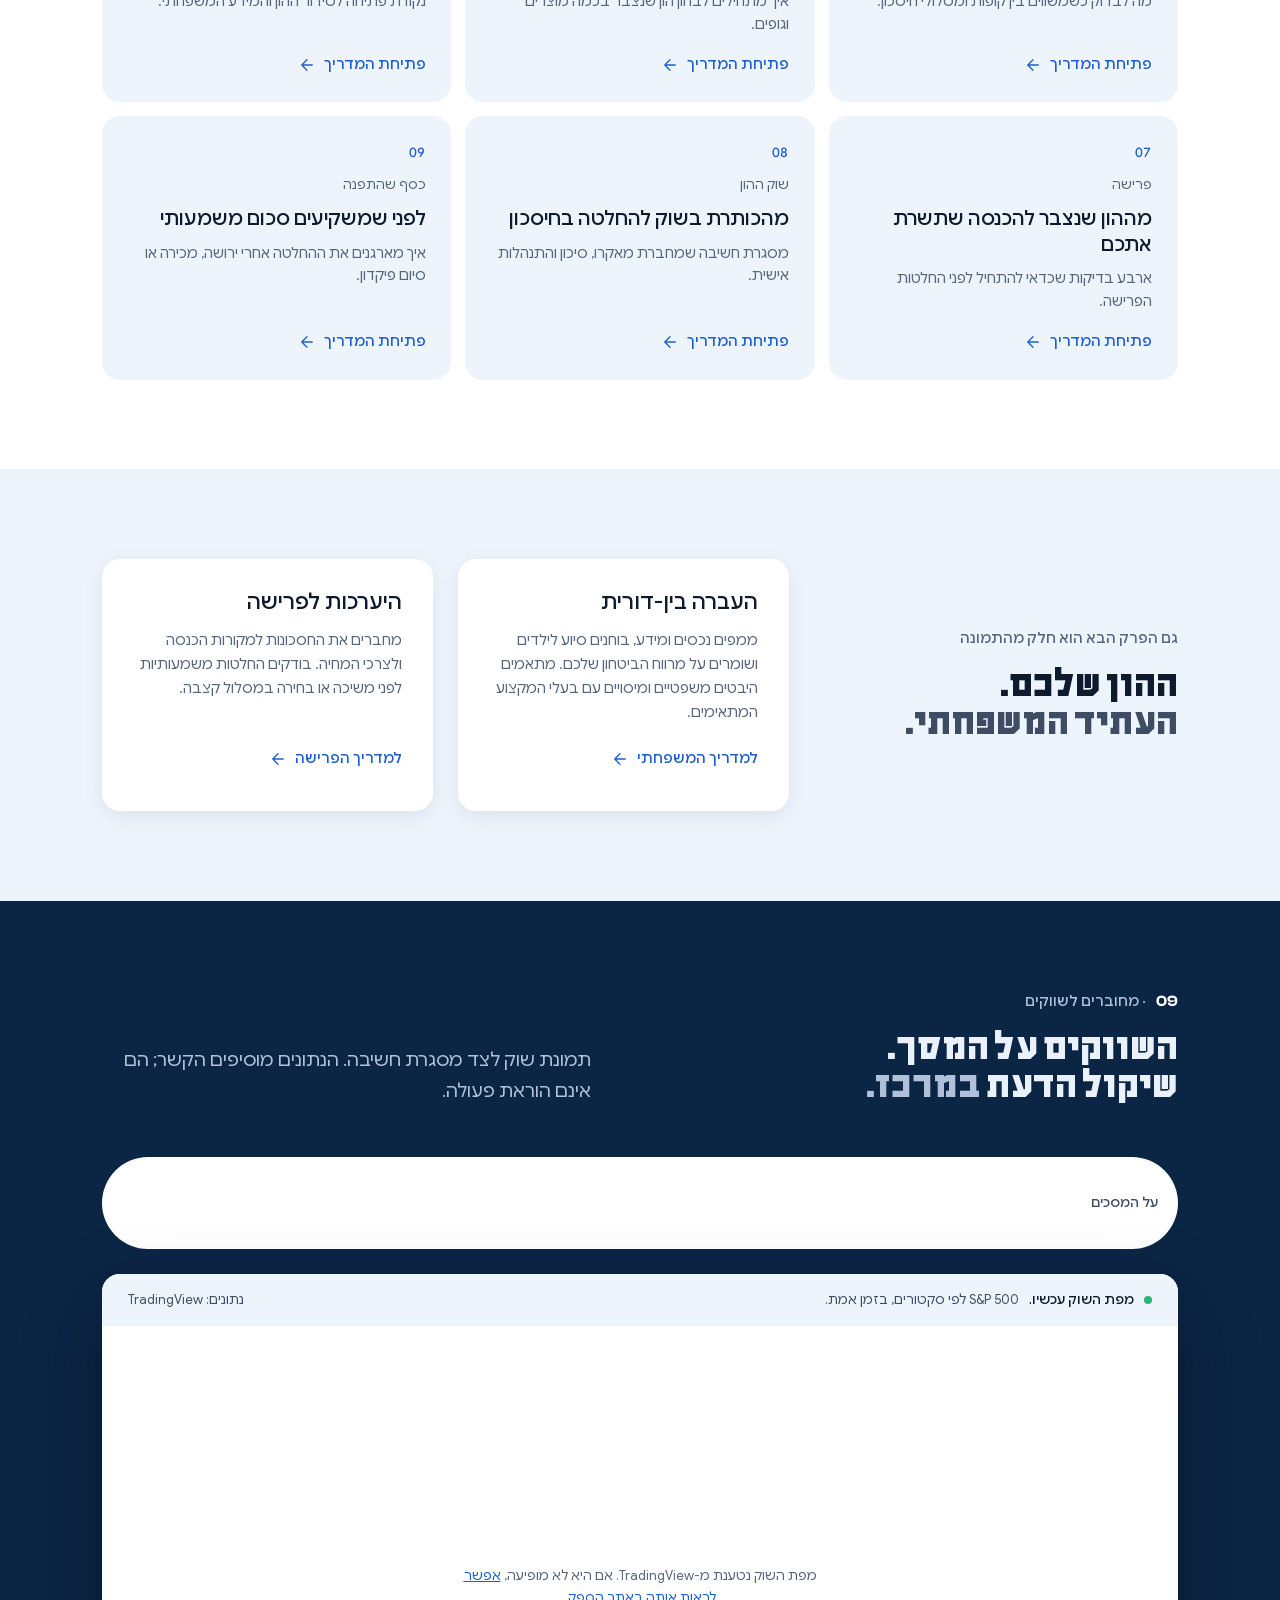
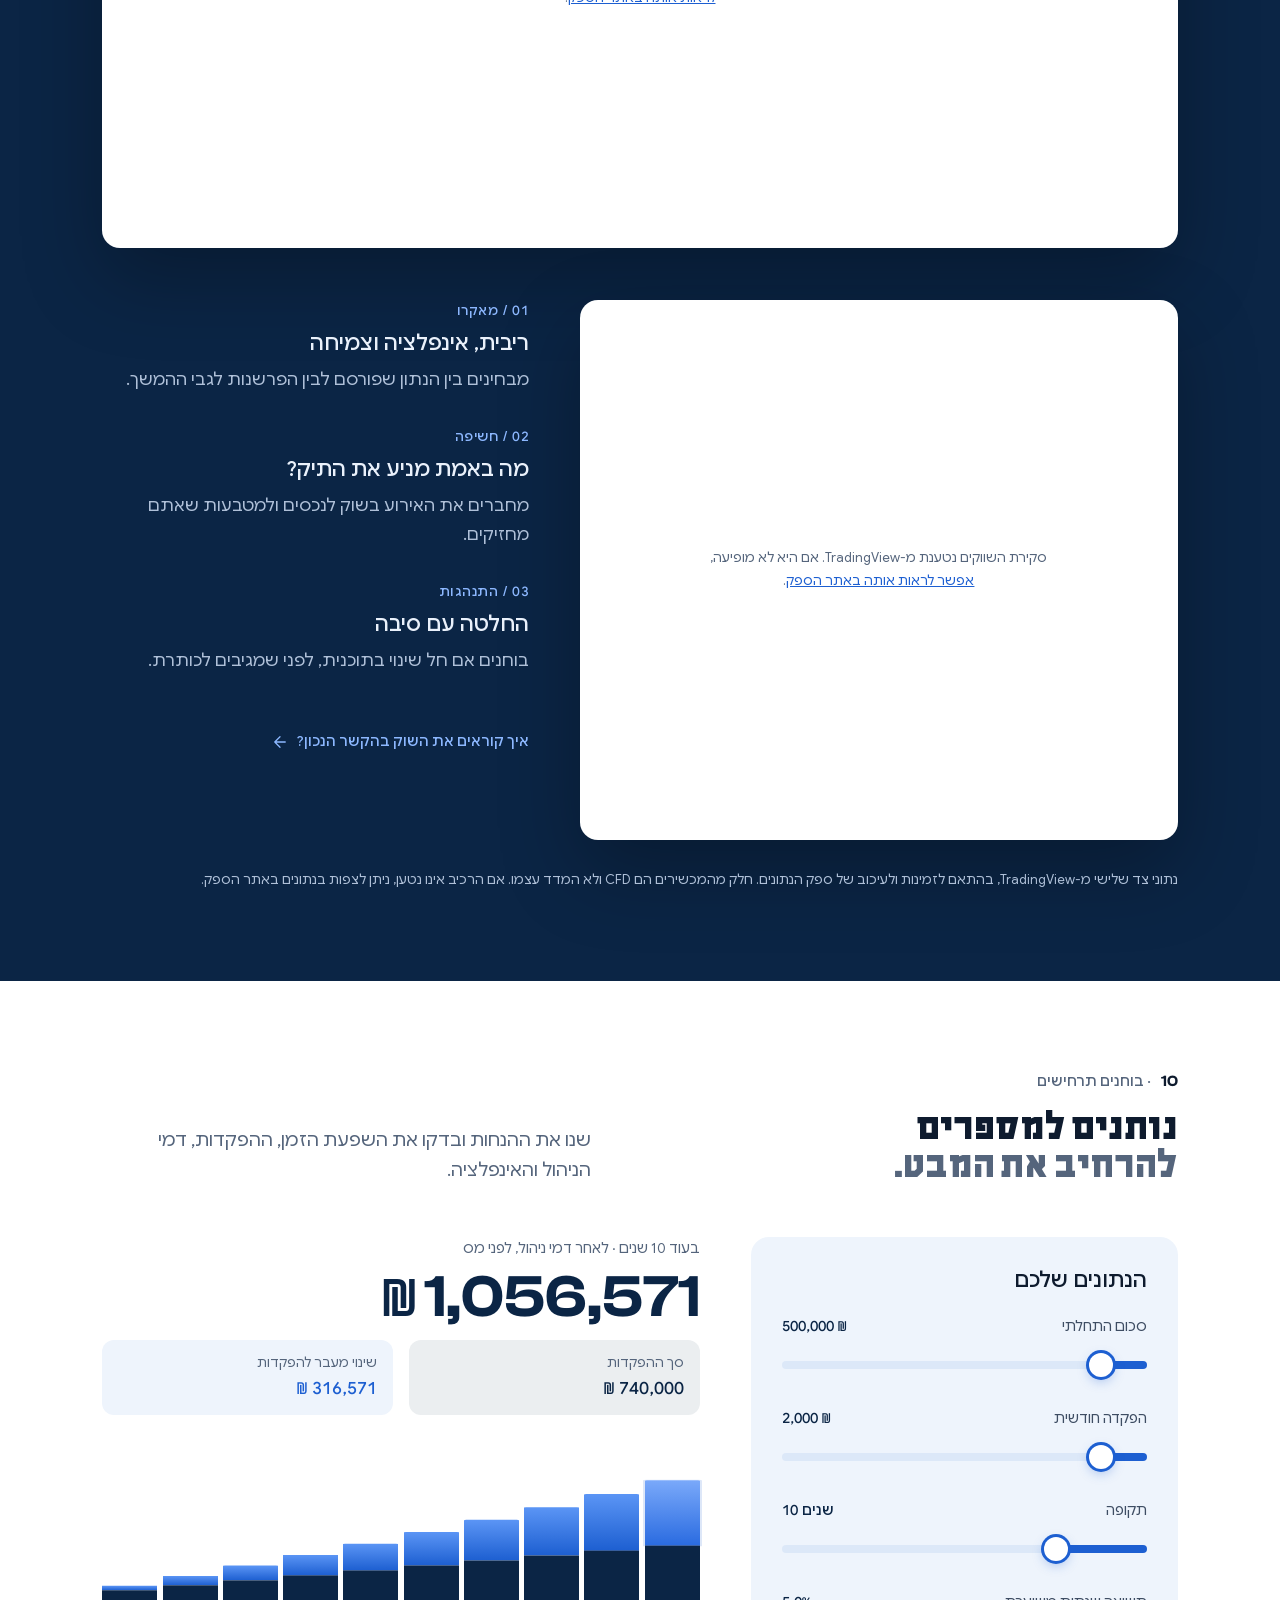
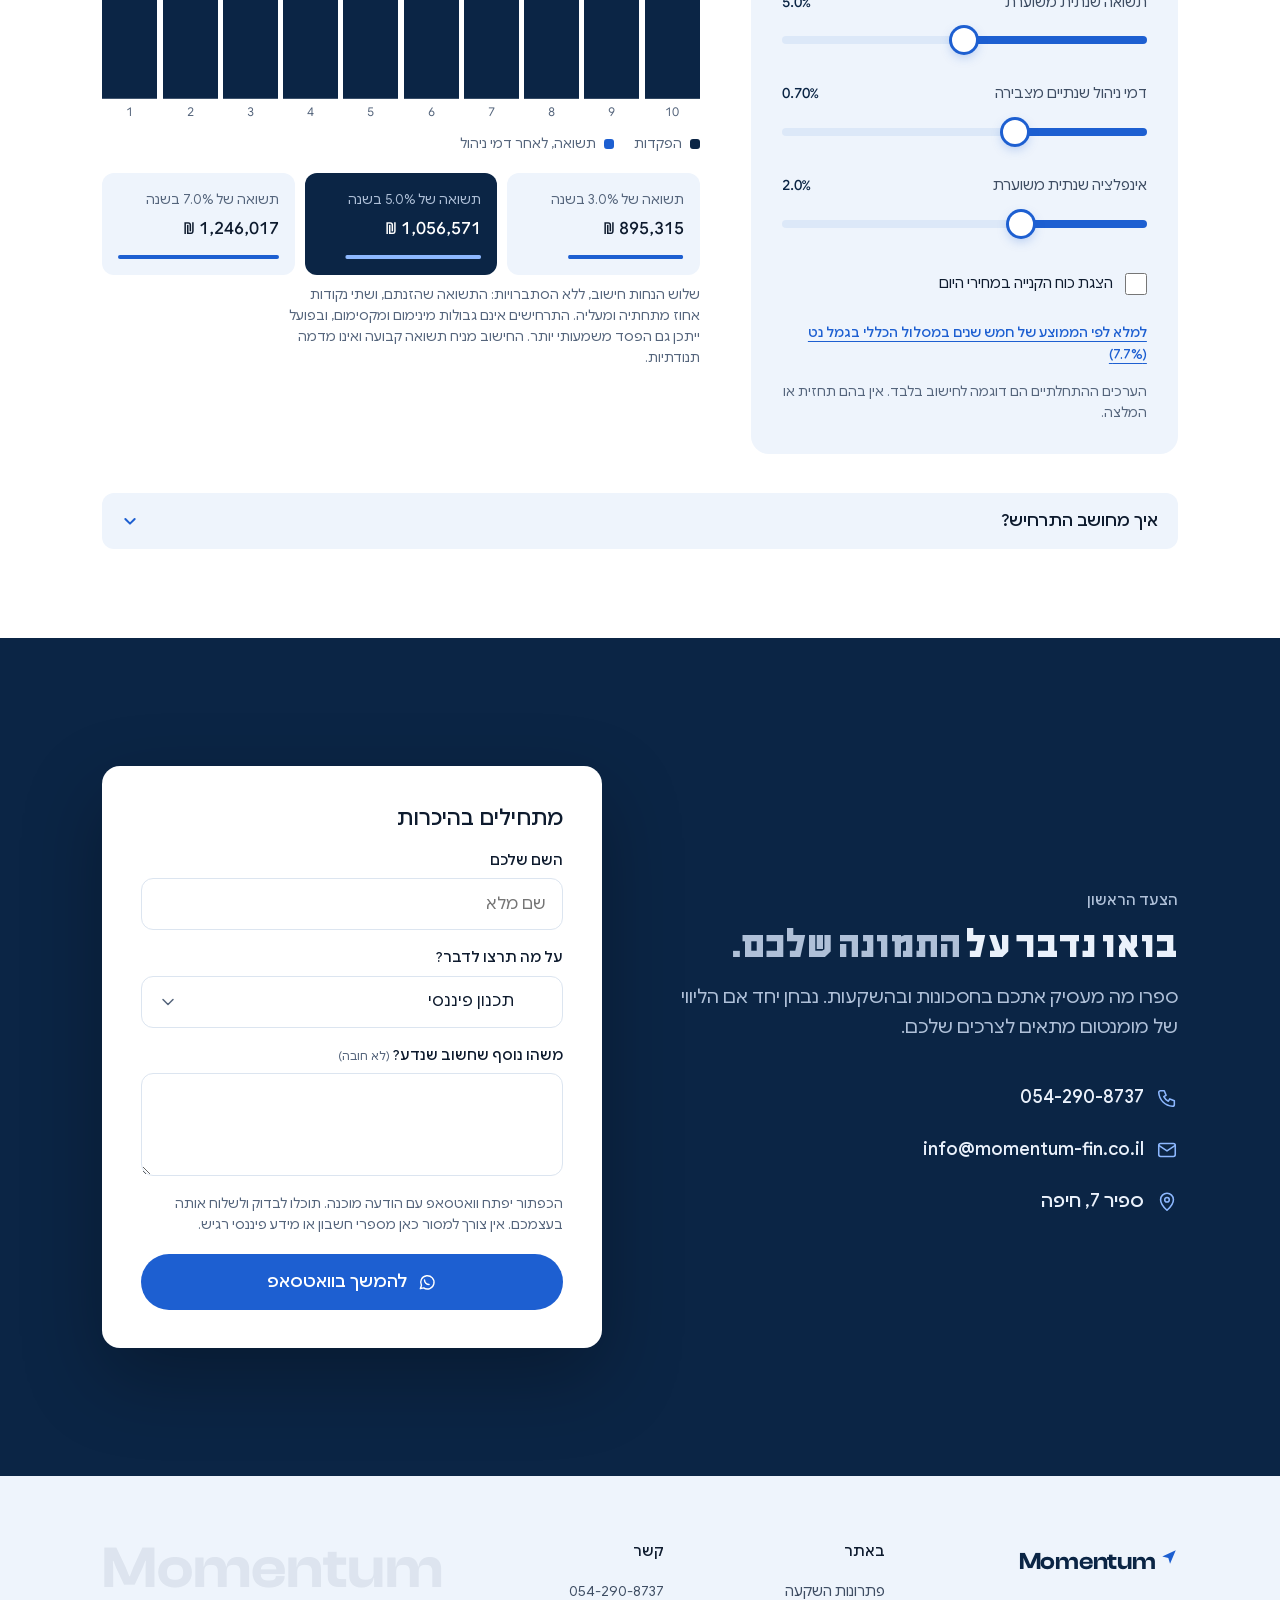
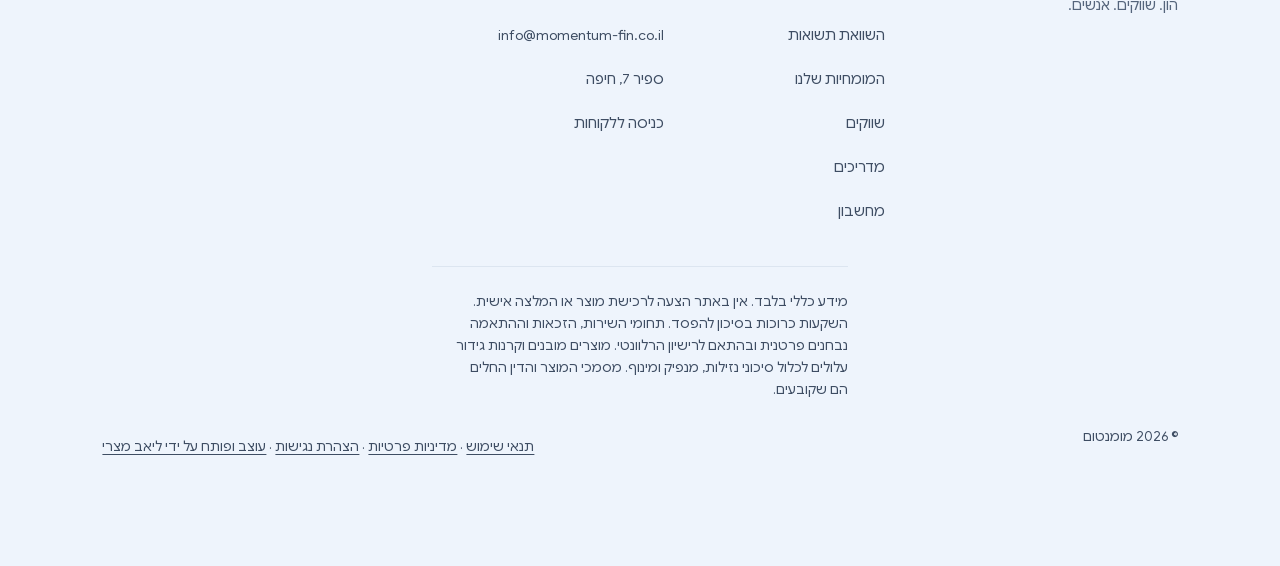
==== commit 40cee62a: "sketch update 2026-10-04_1744" ====
--- a/index.html
+++ b/index.html
@@ -228,8 +228,8 @@
 
 <section class="sec reuven" id="reuven" aria-labelledby="reuven-h" data-axis="start" data-comp="C8">
   <div class="about-grid flip">
-    <figure class="portrait ph reveal">
-      <span class="ph-mark" aria-hidden="true">ר</span>
+    <figure class="portrait reveal">
+      <img src="images/reuven-900.webp" srcset="images/reuven-560.webp 560w, images/reuven-900.webp 900w" sizes="(min-width: 1024px) 34vw, 92vw" width="900" height="1125" alt="ראובן, שותף במומנטום" loading="lazy" decoding="async">
       <figcaption lang="en">REUVEN / MOMENTUM</figcaption>
     </figure>
     <div class="about-t">
